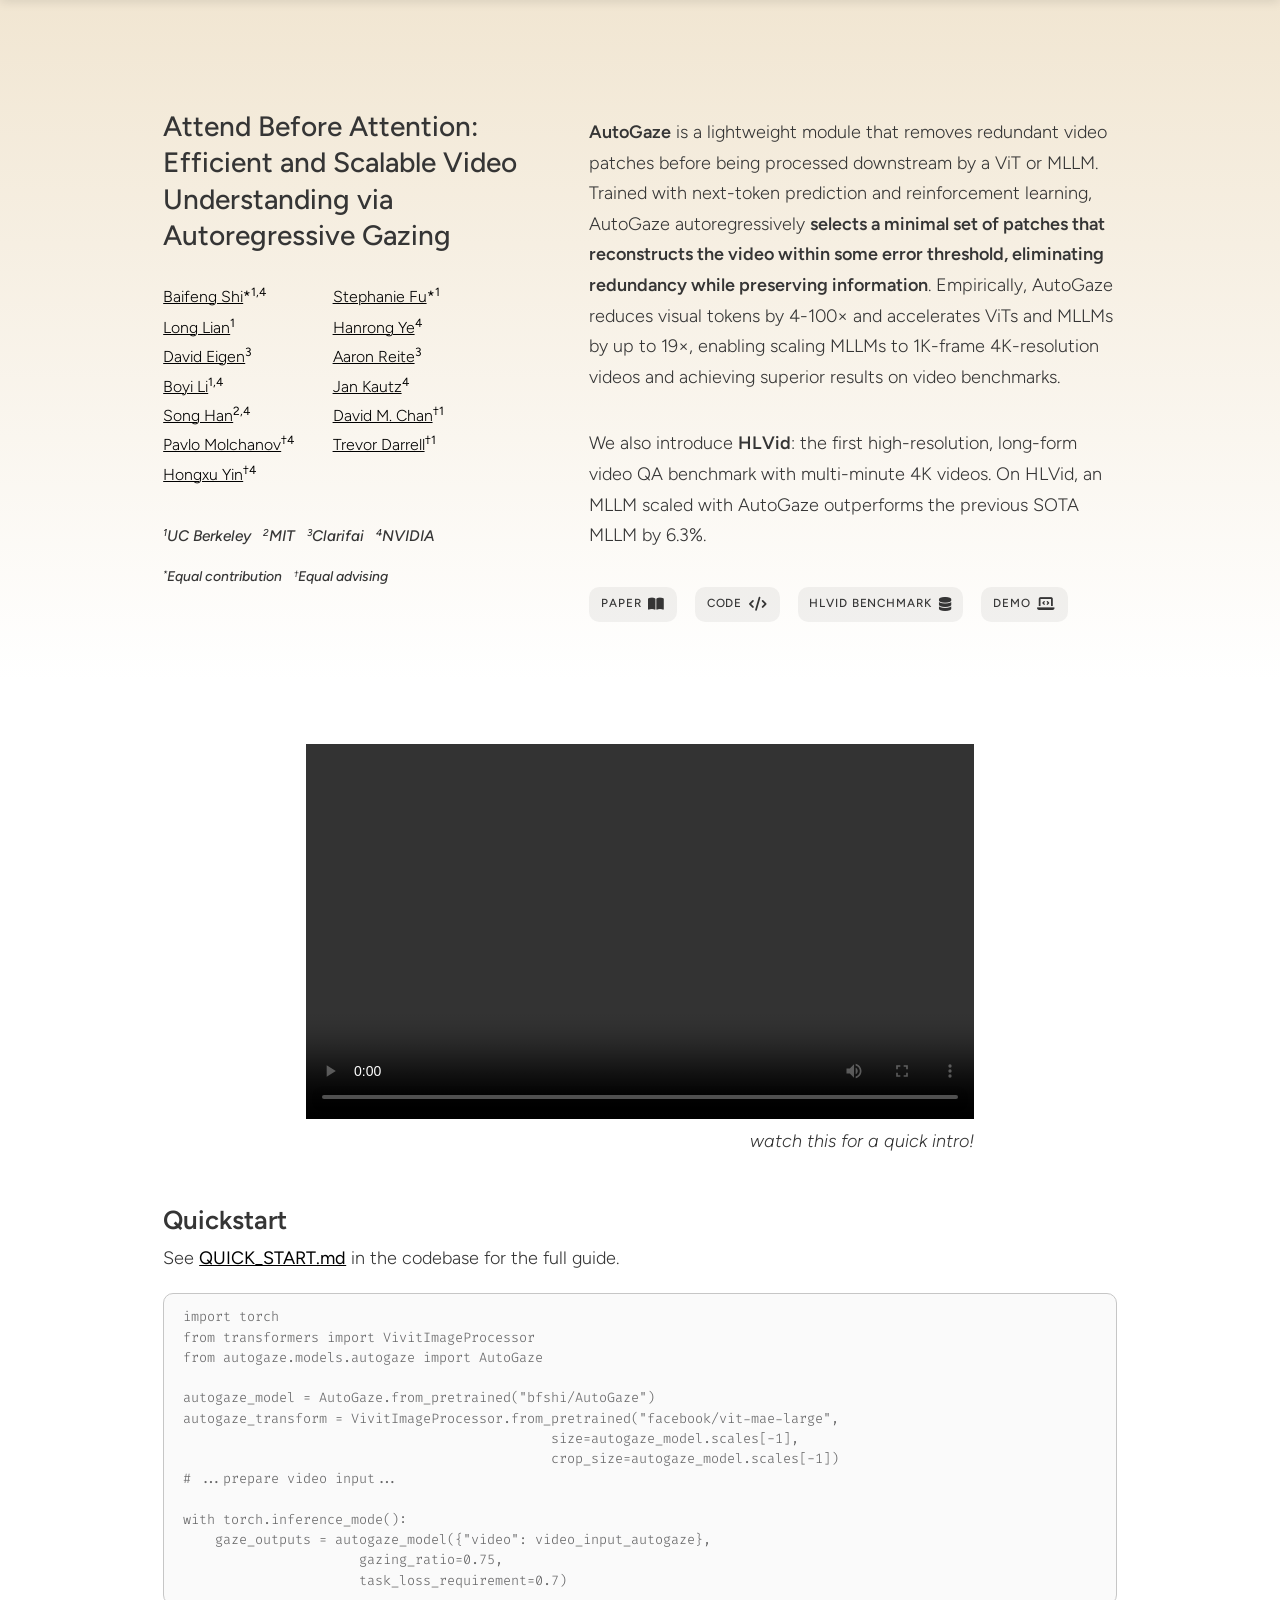
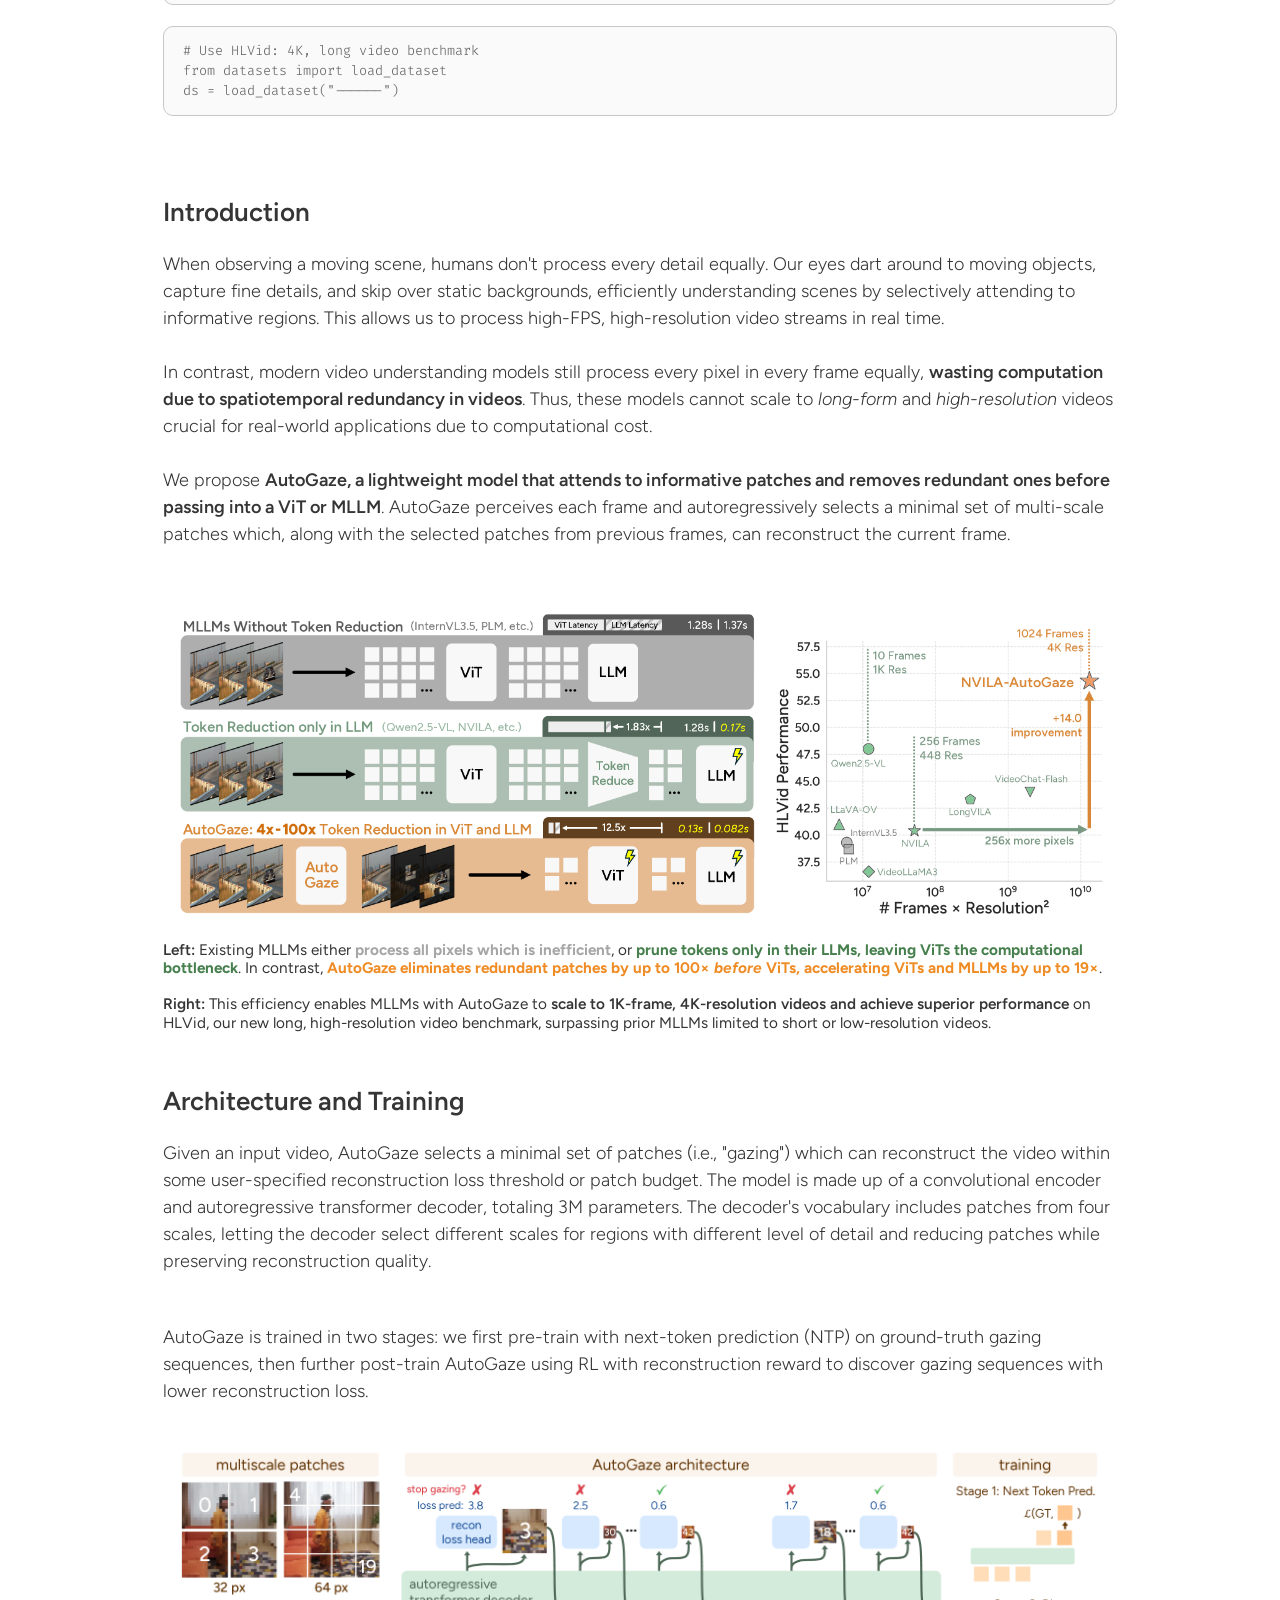
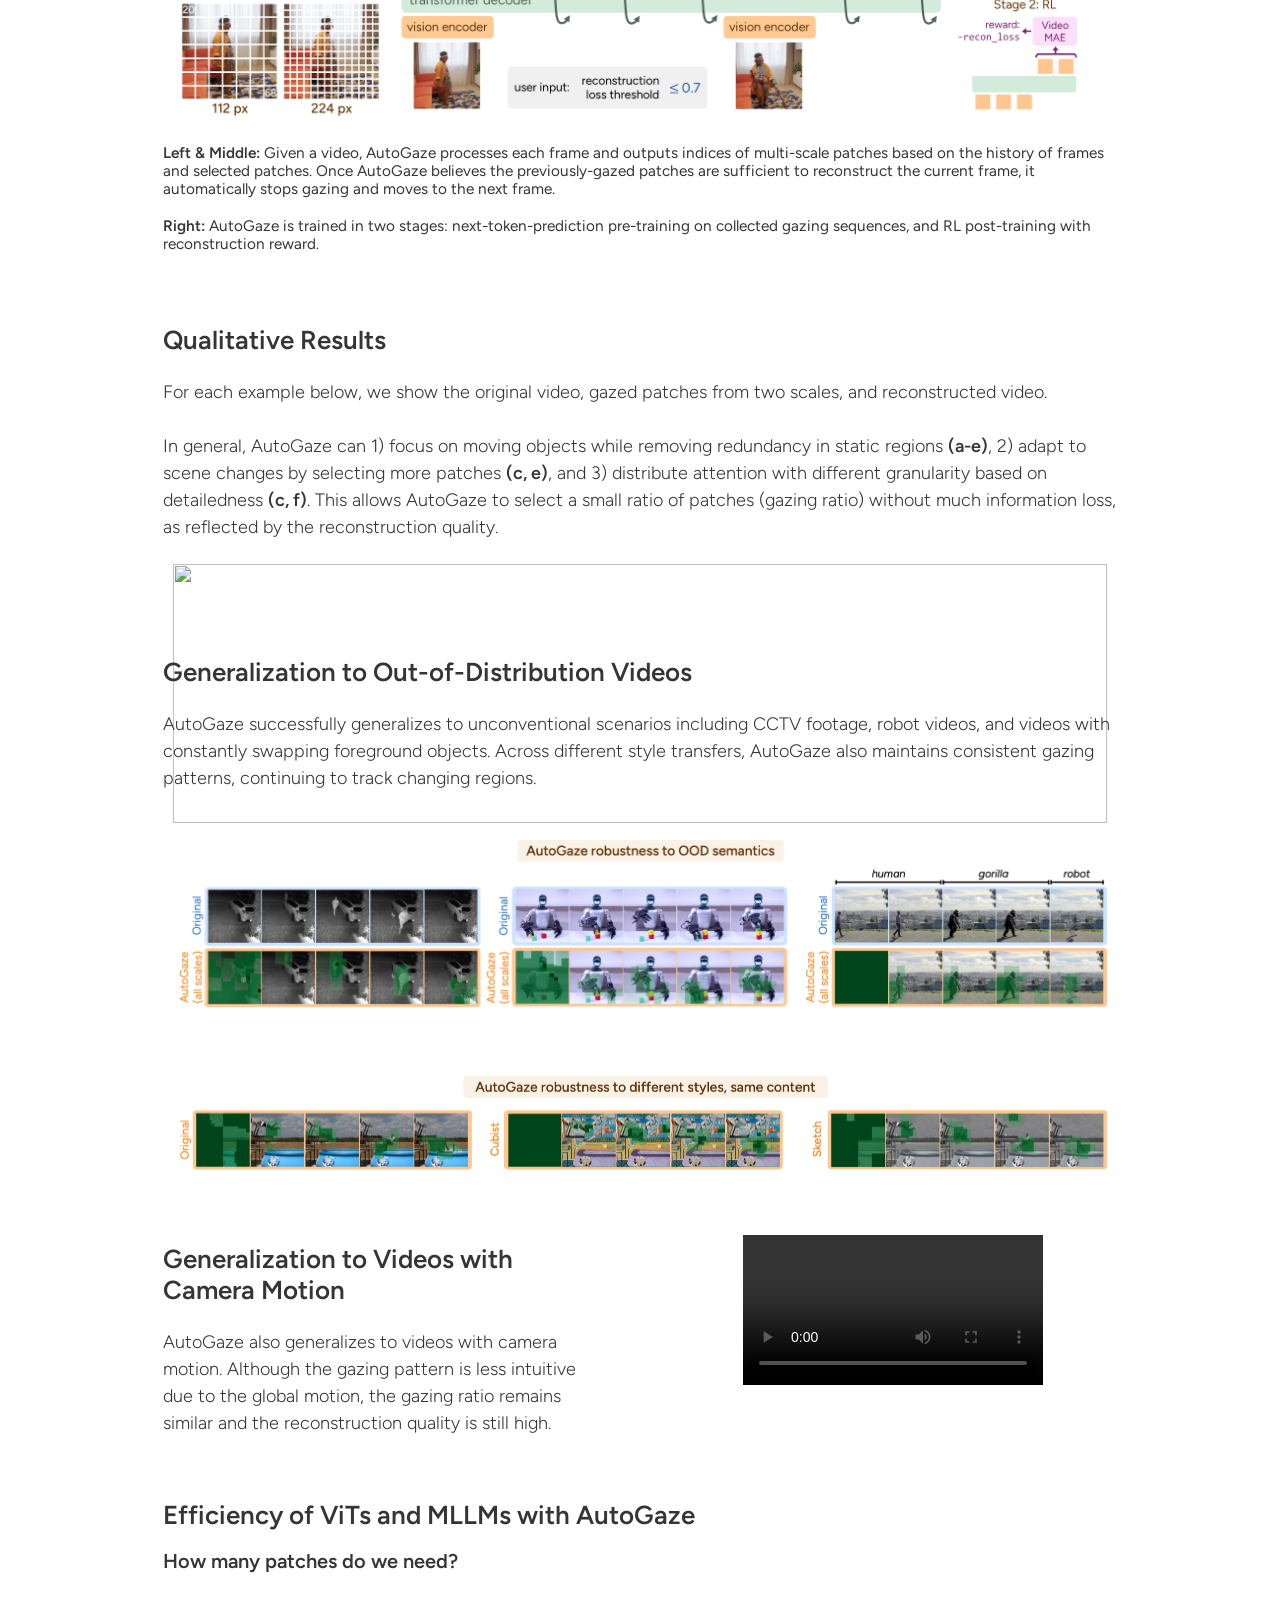
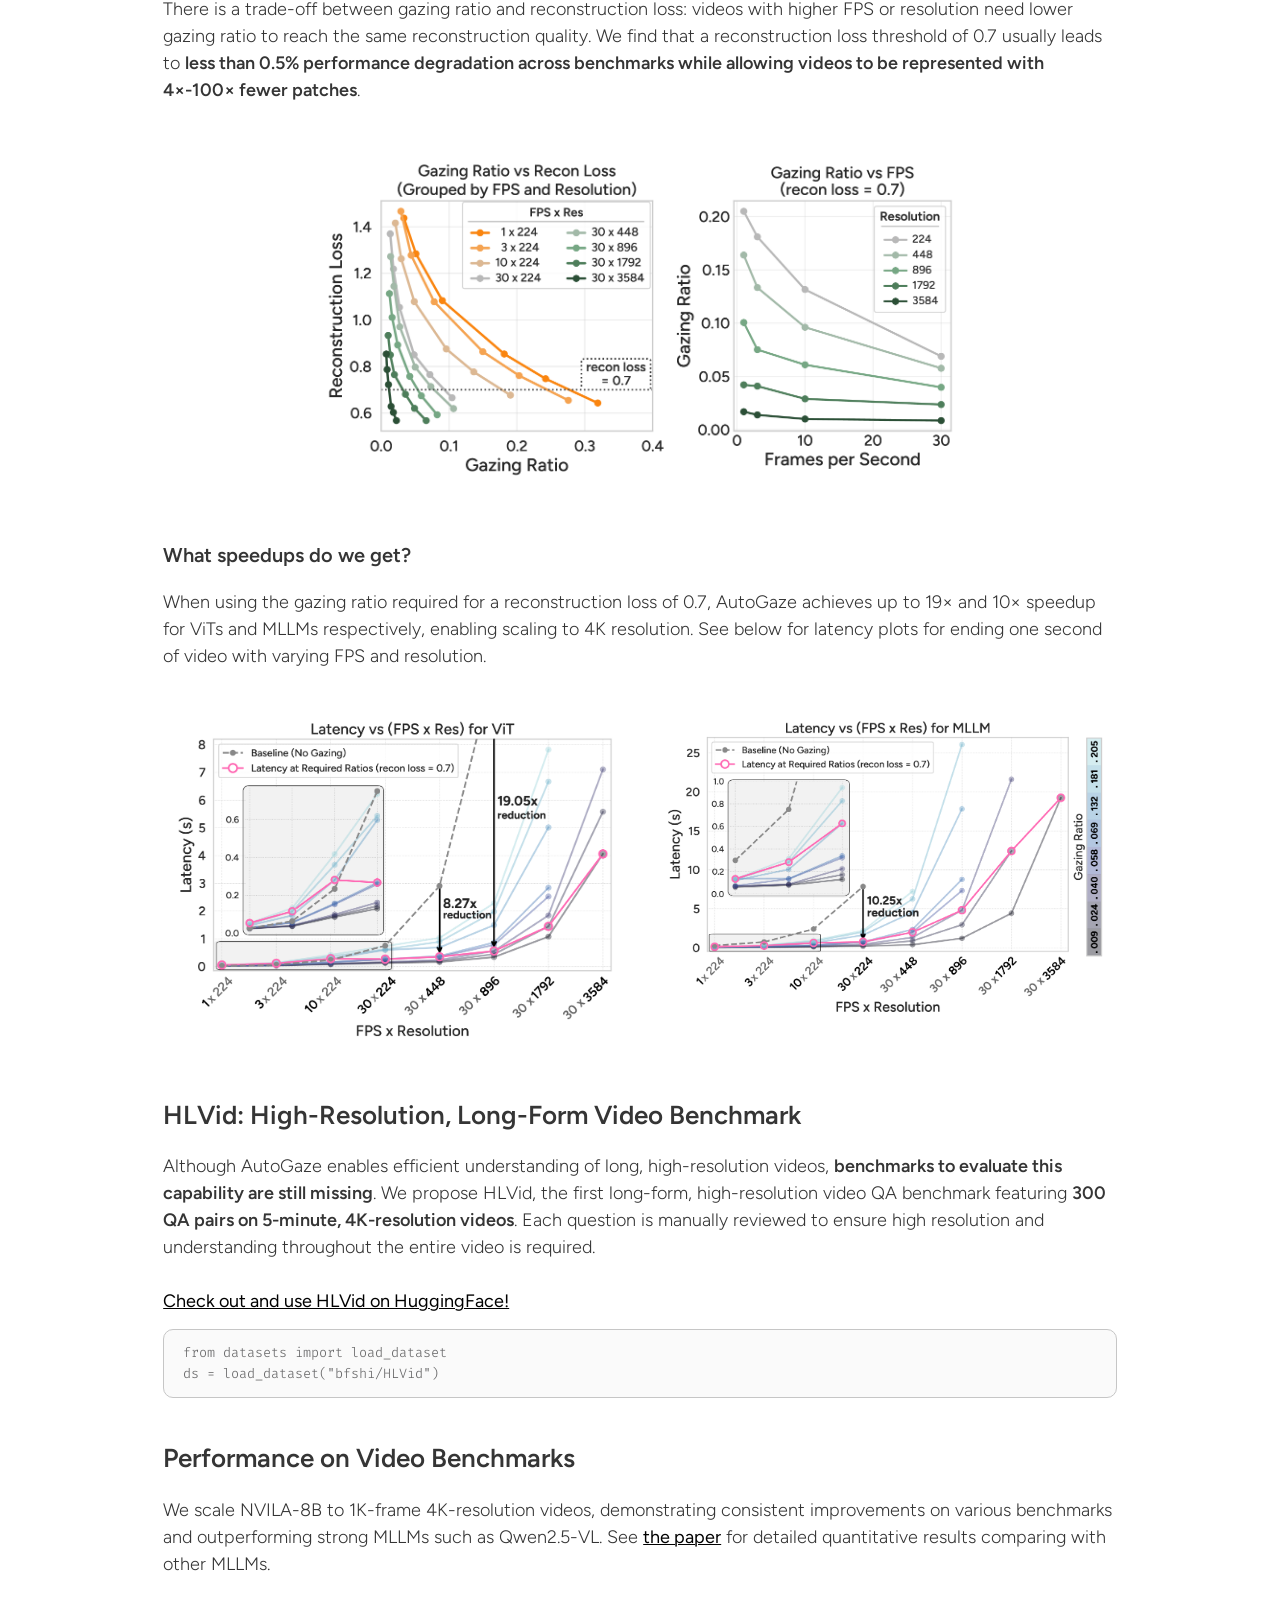
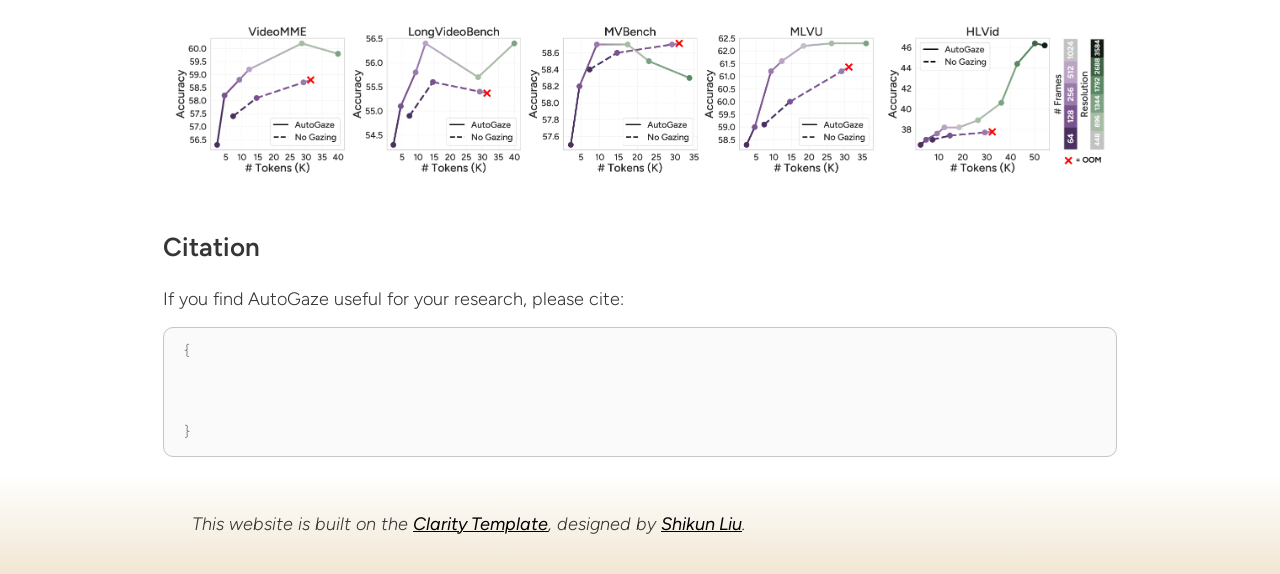
==== index.html @ 72954715 "commit files" ====
<html lang="en-GB">
<head>
    <meta charset="UTF-8">
    <meta http-equiv="X-UA-Compatible" content="IE=edge">
    <meta name="viewport" content="width=device-width, initial-scale=1.0">
    <title>AutoGaze</title>
    <meta name="description" content="AutoGaze: Attend Before Attention - Efficient and Scalable Video Understanding via Autoregressive Gazing">
    <meta name="referrer" content="no-referrer-when-downgrade">
    <meta name="robots" content="all">
    <meta content="en_EN" property="og:locale">
    <meta content="website" property="og:type">
    <meta content="AutoGaze" property="og:title">
    <meta content="Efficient and Scalable Video Understanding via Autoregressive Gazing" property="og:description">

    <meta name="twitter:card" content="summary_large_image">
    <meta name="twitter:description" content="AutoGaze: Efficient and Scalable Video Understanding via Autoregressive Gazing">
    <meta name="twitter:image:src" content="assets/figures/autogaze/teaser_v14.png">

    <link rel="stylesheet" type="text/css" media="all" href="assets/stylesheets/main_free.css" />
    <link rel="stylesheet" href="https://cdnjs.cloudflare.com/ajax/libs/highlight.js/9.18.1/styles/foundation.min.css">
    <link href="assets/fontawesome-free-6.6.0-web/css/all.min.css" rel="stylesheet">
    <link rel="stylesheet" href="https://cdn.jsdelivr.net/npm/img-comparison-slider@8/dist/styles.css"/>
    <script defer src="https://cdn.jsdelivr.net/npm/img-comparison-slider@8/dist/index.js"></script>
    <script src="assets/scripts/navbar.js"></script>
    <script type="text/x-mathjax-config">
        MathJax.Hub.Config({
            "HTML-CSS": {
              scale: 95,
              imageFont: null,
              undefinedFamily: "'Arial Unicode MS', 'Helvetica Neue', Arial, sans-serif"
            },
            tex2jax: {
                inlineMath: [ ['$','$'], ["\\(","\\)"] ],
                processEscapes: true
              }
          });
    </script>
    <script type="text/javascript"
    src="https://cdnjs.cloudflare.com/ajax/libs/mathjax/2.7.1/MathJax.js?config=TeX-AMS-MML_HTMLorMML">
    </script>
    <script src="https://ajax.googleapis.com/ajax/libs/jquery/3.5.1/jquery.min.js"></script>
</head>

<body>
    <div class="container blog" id="first-content" style="background: linear-gradient(180deg, var(--gradient-start), var(--gradient-end));">
        <div class="blog-title">
            <div class="blog-intro">
                <div class="title-column">
                    <h1 class="title">Attend Before Attention: <br>Efficient and Scalable Video Understanding via Autoregressive Gazing</h1>
<!--                    <br>-->
                    <div class="author-list">
                        <div class="author-item"><a href="https://bfshi.github.io/" target="_blank">Baifeng Shi</a>*<sup>1,4</sup></div>
                        <div class="author-item"><a href="https://stephanie-fu.github.io/" target="_blank">Stephanie Fu</a>*<sup>1</sup></div>
                        <div class="author-item"><a href="https://tonylian.com/" target="_blank">Long Lian</a><sup>1</sup></div>
                        <div class="author-item"><a href="https://sites.google.com/site/yhrspace/" target="_blank">Hanrong Ye</a><sup>4</sup></div>
                        <div class="author-item"><a href="https://deigen.net/" target="_blank">David Eigen</a><sup>3</sup></div>
                        <div class="author-item"><a href="https://scholar.google.com/citations?user=_qdnxtsAAAAJ&hl=en" target="_blank">Aaron Reite</a><sup>3</sup></div>
                        <div class="author-item"><a href="https://sites.google.com/site/boyilics/home" target="_blank">Boyi Li</a><sup>1,4</sup></div>
                        <div class="author-item"><a href="https://jankautz.com/" target="_blank">Jan Kautz</a><sup>4</sup></div>
                        <div class="author-item"><a href="https://hanlab.mit.edu/songhan" target="_blank">Song Han</a><sup>2,4</sup></div>
                        <div class="author-item"><a href="https://dchan.cc/" target="_blank">David M. Chan</a><sup>†1</sup></div>
                        <div class="author-item"><a href="https://pmolchanov.com/" target="_blank">Pavlo Molchanov</a><sup>†4</sup></div>
                        <div class="author-item"><a href="https://people.eecs.berkeley.edu/~trevor/" target="_blank">Trevor Darrell</a><sup>†1</sup></div>
                        <div class="author-item"><a href="https://hongxu-yin.github.io/" target="_blank">Hongxu Yin</a><sup>†4</sup></div>
                    </div>
                    <br><br>
                    <p class="author" style="padding-top: 0px;">
                        <sup>1</sup>UC Berkeley &nbsp; <sup>2</sup>MIT &nbsp; <sup>3</sup>Clarifai &nbsp; <sup>4</sup>NVIDIA
                    </p>
                    <p class="author" style="padding-top: 0px; font-size: 14px;">
                        <sup>*</sup>Equal contribution &nbsp;&nbsp; <sup>†</sup>Equal advising
                    </p>
                </div>

                <div class="abstract-column">
                    <p class="abstract">
                        <b>AutoGaze</b> is a lightweight module that removes redundant video patches before being processed downstream by a ViT or MLLM. Trained with next-token prediction and reinforcement learning, AutoGaze autoregressively <b>selects a minimal set of patches that reconstructs the video within some error threshold, eliminating redundancy while preserving information</b>. Empirically, AutoGaze reduces visual tokens by 4-100× and accelerates ViTs and MLLMs by up to 19×, enabling scaling MLLMs to 1K-frame 4K-resolution videos and achieving superior results on video benchmarks.
                    </p>
                    <p class="abstract">
                        We also introduce <b>HLVid</b>: the first high-resolution, long-form video QA benchmark with multi-minute 4K videos. On HLVid, an MLLM scaled with AutoGaze outperforms the previous SOTA MLLM by 6.3%.
                    </p>
                    <div class="info">
                        <div>
                            <a href="#" class="button icon" style="background-color: rgba(0, 0, 0, 0.05)">Paper <i class="fa-solid fa-book-open"></i></a> &nbsp;&nbsp;
                            <a href="#" class="button icon" style="background-color: rgba(0, 0, 0, 0.05)">Code <i class="fa-solid fa-code"></i></a>  &nbsp;&nbsp;
                            <a href="https://huggingface.co/datasets/bfshi/HLVid" class="button icon" style="background-color: rgba(0, 0, 0, 0.05)" target="_blank">HLVid Benchmark <i class="fa-solid fa-database"></i></a> &nbsp;&nbsp;
                            <a href="#" class="button icon" style="background-color: rgba(0, 0, 0, 0.05)">Demo <i class="fa-solid fa-laptop-code"></i></a>
                        </div>
                    </div>
                </div>
            </div>
        </div>
    </div>

    <div class="container blog main">
        <video controls src="./assets/figures/video.mp4" class="teaser_video" title="AutoGaze: Efficient and Scalable Video Understanding via Autoregressive Gazing"></video>
        <p class="video-intro">watch this for a quick intro!</p>
    </div>

    <div class="container blog main">
        <h1>Quickstart</h1>
        <p>
            See <a href="https://github.com/stephanie-fu/gengaze/blob/release/QUICK_START.md">QUICK_START.md</a> in the codebase for the full guide.
        </p>
        <br>
        <pre><code class="python">import torch
from transformers import VivitImageProcessor
from autogaze.models.autogaze import AutoGaze

autogaze_model = AutoGaze.from_pretrained("bfshi/AutoGaze")
autogaze_transform = VivitImageProcessor.from_pretrained("facebook/vit-mae-large",
                                              size=autogaze_model.scales[-1],
                                              crop_size=autogaze_model.scales[-1])
# ...prepare video input...

with torch.inference_mode():
    gaze_outputs = autogaze_model({"video": video_input_autogaze},
                      gazing_ratio=0.75,
                      task_loss_requirement=0.7)</code></pre>
        <br>
        <pre><code class="python"># Use HLVid: 4K, long video benchmark
from datasets import load_dataset
ds = load_dataset("------")</code></pre>
    </div>
    <div class="container blog main first" id="blog-main">
        <h1>Introduction</h1>
        <p class="text">
            When observing a moving scene, humans don't process every detail equally. Our eyes dart around to moving objects, capture fine details, and skip over static backgrounds, efficiently understanding scenes by selectively attending to informative regions. This allows us to process high-FPS, high-resolution video streams in real time.
        </p>

        <p class="text">
            In contrast, modern video understanding models still process every pixel in every frame equally, <b>wasting computation due to spatiotemporal redundancy in videos</b>. Thus, these models cannot scale to <em>long-form</em> and <em>high-resolution</em> videos crucial for real-world applications due to computational cost.
        </p>

        <p class="text">
            We propose <b>AutoGaze, a lightweight model that attends to informative patches and removes redundant ones before passing into a ViT or MLLM</b>. AutoGaze perceives each frame and autoregressively selects a minimal set of multi-scale patches which, along with the selected patches from previous frames, can reconstruct the current frame.
        </p>
    </div>
    <br>
    <div class="container blog main">
        <img src="assets/figures/autogaze/teaser_v14.png" style="width: 100%;">
        <p class="caption">
            <b>Left: </b> Existing MLLMs either <span id="naive-mllm-label">process all pixels which is inefficient</span>, or <span id="prune-mllm-label">prune tokens only in their LLMs, leaving ViTs the computational bottleneck</span>. In contrast, <span id="autogaze-label">AutoGaze eliminates redundant patches by up to 100× <em>before</em> ViTs, accelerating ViTs and MLLMs by up to 19×</span>.
        </p>
        <p class="caption">
            <b>Right: </b> This efficiency enables MLLMs with AutoGaze to <b>scale to 1K-frame, 4K-resolution videos and achieve superior performance</b> on HLVid, our new long, high-resolution video benchmark, surpassing prior MLLMs limited to short or low-resolution videos.
        </p>
    </div>

    <div class="container blog main">
        <h1>Architecture and Training</h1>
        <p class="text">
            Given an input video, AutoGaze selects a minimal set of patches (i.e., "gazing") which can reconstruct the video within some user-specified reconstruction loss threshold or patch budget.
            The model is made up of a convolutional encoder and autoregressive transformer decoder, totaling 3M parameters. The decoder's vocabulary includes patches from four scales, letting the decoder select different scales for regions with different level of detail and reducing patches while preserving reconstruction quality.
        </p>
    </div>
    <div class="container blog main">
<!--        <h2>Training Pipeline</h2>-->
        <p class="text">
            AutoGaze is trained in two stages: we first pre-train with next-token prediction (NTP) on ground-truth gazing sequences, then further post-train AutoGaze using RL with reconstruction reward to discover gazing sequences with lower reconstruction loss.
        </p>
        <br>
        <img src="assets/figures/autogaze/architecture_v15.png" style="width: 100%;">
        <p class="caption">
            <b>Left & Middle: </b> Given a video, AutoGaze processes each frame and outputs indices of multi-scale patches based on the history of frames and selected patches. Once AutoGaze believes the previously-gazed patches are sufficient to reconstruct the current frame, it automatically stops gazing and moves to the next frame.
        </p>
        <p class="caption">
        <b>Right: </b> AutoGaze is trained in two stages: next-token-prediction pre-training on collected gazing sequences, and RL post-training with reconstruction reward.
        </p>
    </div>
    <br>
    <div class="container blog main">
    <h1>Qualitative Results</h1>
        <p class="text">
            For each example below, we show the original video, gazed patches from two scales, and reconstructed video.
        </p>
        <p class="text">
            In general, AutoGaze can 1) focus on moving objects while removing redundancy in static regions <b>(a-e)</b>, 2) adapt to scene changes by selecting more patches <b>(c, e)</b>, and 3) distribute attention with different granularity based on detailedness <b>(c, f)</b>. This allows AutoGaze to select a small ratio of patches (gazing ratio) without much information loss, as reflected by the reconstruction quality.
        </p>
    <img src="assets/figures/autogaze/main_results.png" style="width: 100%;">
    </div>
    <br>
<!--    <div class="container blog main">-->
<!--        <h1>What is AutoGaze Paying Attention To?</h1>-->
<!--        <p class="text">-->
<!--            AutoGaze's efficiency comes from selecting only a small fraction of patches — but does it make principled decisions about which patches to select and at what scale?-->
<!--        </p>-->
<!--    </div>-->
<!--    <div class="container blog main two-column-figure">-->
<!--        <div class="text-column">-->
<!--            <h2>AutoGaze Targets Moving Patches</h2>-->
<!--            <p class="text">-->
<!--                Motion is a primary source of new information across video frames, and intuitively should be selected. We indeed find that across all scales, AutoGaze more frequently selects patches with higher optical flow.-->
<!--            </p>-->
<!--            <p class="text">-->
<!--                <b>Left: </b> AutoGaze uses coarser scales to capture higher optical flow.-->
<!--                <br>-->
<!--                <b>Right: </b> Across all scales, AutoGaze more frequently selects patches with higher optical flow. Error bars represent SEM.-->
<!--            </p>-->
<!--        </div>-->
<!--        <div class="figure-column">-->
<!--            <img src="assets/figures/autogaze/opticalflow_4.png">-->
<!--        </div>-->
<!--    </div>-->

<!--    <div class="container blog main two-column-figure">-->
<!--        <div class="text-column">-->
<!--            <h2>Gazing Scale Correlates with Patch Detail</h2>-->
<!--            <p class="text">-->
<!--                Regions with different levels of detail should be represented with different scales.-->
<!--            </p>-->
<!--            <p class="text">-->
<!--                <b>Left: </b> At finer scales, AutoGaze selects more detailed patches (measured as Laplacian variance).-->
<!--                <br>-->
<!--                <b>Right: </b> With increasing detail, AutoGaze uses finer scales (ρ = .12, p < 0.001). Error bars = SEM.-->
<!--            </p>-->
<!--        </div>-->
<!--        <div class="figure-column">-->
<!--            <img src="assets/figures/autogaze/texture_stats.png">-->
<!--        </div>-->
<!--    </div>-->

    <div class="container blog main">
        <h1>Generalization to Out-of-Distribution Videos</h1>
        <p class="text">
            AutoGaze successfully generalizes to unconventional scenarios including CCTV footage, robot videos, and videos with constantly swapping foreground objects. Across different style transfers, AutoGaze also maintains consistent gazing patterns, continuing to track changing regions.
        </p>
    </div>
        <div class="container blog main">
            <img src="assets/figures/autogaze/autogaze_ood_semantics.png" style="width: 100%;">
        </div>

        <div class="container blog main">
            <img src="assets/figures/autogaze/autogaze_ood_style.png" style="width: 100%;">
        </div>

    <br>
    <div class="container blog main two-column-figure">

        <div class="text-column">
            <h1>Generalization to Videos with Camera Motion</h1>
            <p class="text">
                AutoGaze also generalizes to videos with camera motion. Although the gazing pattern is less intuitive due to the global motion,
                the gazing ratio remains similar and the reconstruction quality is still high.
            </p>
        </div>
        <div class="text-column">
            <video controls src="./assets/figures/camera_motion.mp4"></video>
        </div>
    </div>
    <br>
    <div class="container blog main">
        <h1>Efficiency of ViTs and MLLMs with AutoGaze</h1>
        <h2>How many patches do we need?</h2>

        <p class="text">
            There is a trade-off between gazing ratio and reconstruction loss: videos with higher FPS or resolution need lower gazing ratio to reach the same reconstruction quality.
            We find that a reconstruction loss threshold of 0.7 usually leads to <b>less than 0.5% performance degradation across benchmarks while allowing videos to be represented with 4×-100× fewer patches</b>.
        </p>
    </div>

    <div class="container blog main">
        <img src="assets/figures/autogaze/loss_recon_cut.png" style="width: 70%">
    </div>

    <div class="container blog main">
        <h2>What speedups do we get?</h2>
        <p class="text">
            When using the gazing ratio required for a reconstruction loss of 0.7, AutoGaze achieves up to 19× and 10× speedup for ViTs and MLLMs respectively, enabling scaling to 4K resolution. See below for latency plots for ending one second of video with varying FPS and resolution.
        </p>
    </div>

    <div class="container blog main">
        <div class="columns-2">
            <img src="assets/figures/autogaze/latency_vision.png">
            <img src="assets/figures/autogaze/latency_llm.png">
        </div>
    </div>

    <div class="container blog main">
        <h1>HLVid: High-Resolution, Long-Form Video Benchmark</h1>
        <p class="text">
            Although AutoGaze enables efficient understanding of long, high-resolution videos, <b>benchmarks to evaluate this capability are still missing</b>. We propose HLVid, the first long-form, high-resolution video QA benchmark featuring <b>300 QA pairs on 5-minute, 4K-resolution videos</b>. Each question is manually reviewed to ensure high resolution and understanding throughout the entire video is required.
        </p>
        <p class="text">
            <a href="">Check out and use HLVid on HuggingFace!</a>
        </p>

        <pre><code class="python">from datasets import load_dataset
ds = load_dataset("bfshi/HLVid")</code></pre>
    </div>
    <div class="container blog main">
        <h1>Performance on Video Benchmarks</h1>
        <p class="text">
            We scale NVILA-8B to 1K-frame 4K-resolution videos, demonstrating consistent improvements on various benchmarks and outperforming strong MLLMs such as Qwen2.5-VL. See <a href="#">the paper</a> for detailed quantitative results comparing with other MLLMs.
        </p>
    </div>

    <div class="container blog main">
        <img src="assets/figures/autogaze/mllm_benchmarks.png" style="width: 100%;">
    </div>

    <div class="container blog main">
        <h1>Citation</h1>
        <p class="text">
            If you find AutoGaze useful for your research, please cite:
        </p>
<pre><code class="plaintext">{



}</code></pre>
    </div>

    <!-- Footer Page -->
    <footer style="background: linear-gradient(180deg, var(--gradient-end), var(--gradient-start));">
        <div class="container">
            <p>
                This website is built on the <a href="https://shikun.io/projects/clarity">Clarity Template</a>, designed by <a href="https://shikun.io/">Shikun Liu</a>.
            </p>
        </div>
    </footer>

    <script src="https://cdnjs.cloudflare.com/ajax/libs/highlight.js/9.18.1/highlight.min.js"></script>
    <script>hljs.initHighlightingOnLoad();</script>
    <script src="assets/scripts/main.js"></script>
</body>
</html>
---- assets/stylesheets/main_free.css ----
@import url("https://fonts.googleapis.com/css2?family=Fira+Code:wght@400;500;600;700&display=swap");
@import url("https://fonts.googleapis.com/css2?family=Figtree:ital,wght@0,300;0,400;0,500;0,600;0,700;0,800;0,900;1,300;1,400;1,500;1,600;1,700;1,800;1,900&display=swap");
a, abbr, acronym, address, applet, article, aside, audio, b, big, blockquote, body, canvas, caption, center, cite, code, dd, del, details, dfn, div, dl, dt, em, fieldset, figcaption, figure, footer, form, h1, h2, h3, h4, h5, h6, header, hgroup, html, i, iframe, img, ins, kbd, label, legend, li, mark, menu, nav, object, ol, p, pre, q, s, samp, section, small, span, strike, strong, sub, summary, sup, table, tbody, td, tfoot, th, thead, time, tr, tt, u, ul, var, video {
  margin: 0;
  padding: 0;
  border: 0;
  outline: 0;
  font: inherit;
  vertical-align: baseline;
}

article, aside, details, figcaption, figure, footer, header, hgroup, menu, nav, section {
  display: block;
}

body {
  background-color: white;
  display: flex;
  flex-direction: column;
  min-height: 100vh;
}

h1, h2, h3, h4, h5, h6, p, a, code, pre, ol, ul, li {
  color: #353535;
  line-height: 1.6;
  font-weight: 300;
  font-size: 18px;
  font-family: "Figtree", serif;
}

a {
  text-decoration: none;
  text-underline-offset: 1px;
  color: #598864;
  font-family: inherit;
  font-size: inherit;
  font-weight: 600;
}
a:hover {
  color: #7BAA86;
}

b {
  font-weight: 600;
}

em {
  font-style: italic;
}

sub {
  font-weight: inherit;
  font-size: 0.65em;
  position: relative;
  top: 0.3em;
}

sup {
  font-weight: inherit;
  font-size: 0.65em;
  position: relative;
  top: -0.5em;
}

hr {
  border: 0;
  height: 0;
  border-top: 1px solid rgb(0, 0, 0);
  border-bottom: 1px solid rgba(255, 255, 255, 0.1);
}
hr.hard {
  border-top: 1px solid rgba(0, 0, 0, 0.5);
}
hr.soft {
  border-top: 1px solid rgba(0, 0, 0, 0.1);
}

img {
  width: 100%;
  margin: 0 auto;
  display: block;
}

video {
  width: 100%;
  margin: 0 auto;
  display: block;
}

svg {
  width: 100%;
}

.container {
  padding-right: calc(6vw - (100vw - 100%));
  padding-left: 6vw;
  flex: 1;
}

::selection {
  color: white;
  background: #353535;
}

@media screen and (max-width: 769px) {
  a, p, td, th, tr, code, pre, ol, ul, li, div {
    font-size: 13px;
  }
  h1 {
    font-size: 22px;
    line-height: 1.2;
    padding: 1.5vh 0;
    font-weight: 700;
  }
  h1.title {
    font-weight: 500;
    font-size: 26px;
  }
  h2 {
    line-height: 1.2;
    padding: 1.5vh 0;
    font-weight: 700;
    font-size: 18px;
  }
  h3 {
    font-weight: 700;
    line-height: 1.2;
    padding: 1.5vh 0;
    font-size: 15px;
  }
}
@media screen and (min-width: 769px) {
  .container {
    padding-right: calc(6.5vw - (100vw - 100%));
    padding-left: 6.5vw;
  }
  a, p, td, th, tr, code, pre, ol, ul, li, div {
    font-size: 14px;
  }
  h1 {
    font-size: 22px;
    line-height: 1.2;
    padding: 2vh 0;
    font-weight: 700;
  }
  h1.title {
    padding: 0 0 1vh;
    font-weight: 500;
    font-size: 26px;
  }
  h2 {
    line-height: 1.2;
    padding: 2vh 0;
    font-weight: 700;
    font-size: 18px;
  }
  h3 {
    font-weight: 700;
    line-height: 1.2;
    padding: 2vh 0;
    font-size: 15px;
  }
}
@media screen and (min-width: 992px) {
  .container {
    padding-right: calc(12vw - (100vw - 100%));
    padding-left: 12vw;
  }
  a, p, td, th, tr, code, pre, ol, ul, li, div {
    font-size: 14px;
  }
  h1 {
    font-size: 22px;
    line-height: 1.2;
    padding: 1vh 0;
    font-weight: 700;
  }
  h1.title {
    padding: 0 0 1vh;
    font-weight: 500;
    font-size: 26px;
  }
  h2 {
    line-height: 1.2;
    padding: 1vh 0;
    font-weight: 700;
    font-size: 18px;
  }
  h3 {
    font-weight: 700;
    line-height: 1.2;
    padding: 1vh 0;
    font-size: 15px;
  }
}
@media screen and (min-width: 1200px) {
  .container {
    padding-right: calc(15vw - (100vw - 100%));
    padding-left: 15vw;
  }
  a, p, td, th, tr, code, pre, ol, ul, li, div {
    font-size: 15px;
  }
  h1 {
    font-size: 32px;
    line-height: 1.2;
    padding: 1vh 0;
    font-weight: 700;
  }
  h1.title {
    padding: 0 0 1vh;
    font-weight: 500;
    font-size: 32px;
  }
  h2 {
    line-height: 1.2;
    padding: 1vh 0;
    font-weight: 700;
    font-size: 22px;
  }
  h3 {
    font-weight: 700;
    line-height: 1.2;
    padding: 1vh 0;
    font-size: 18px;
  }
}
@media screen and (min-width: 1600px) {
  .container {
    padding-right: calc(18vw - (100vw - 100%));
    padding-left: 18vw;
  }
  a, p, td, th, tr, code, pre, ol, ul, li, div {
    font-size: 18px;
  }
  h1 {
    font-size: 32px;
    line-height: 1.2;
    padding: 1.75vh 0;
    font-weight: 700;
  }
  h1.title {
    padding: 0 0 1vh;
    font-weight: 500;
    font-size: 35px;
  }
  h2 {
    line-height: 1.2;
    padding: 1.5vh 0;
    font-weight: 700;
    font-size: 22px;
  }
  h3 {
    font-weight: 700;
    line-height: 1.2;
    padding: 1.5vh 0;
    font-size: 18px;
  }
}
@media screen and (min-width: 2000px) {
  .container {
    padding-right: calc(22vw - (100vw - 100%));
    padding-left: 22vw;
  }
  a, p, td, th, tr, code, pre, ol, ul, li, div {
    font-size: 18px;
  }
  h1 {
    font-size: 32px;
    line-height: 1.2;
    padding: 1.75vh 0;
    font-weight: 700;
  }
  h1.title {
    padding: 0 0 1vh;
    font-weight: 500;
    font-size: 35px;
  }
  h2 {
    line-height: 1.2;
    padding: 1.5vh 0;
    font-weight: 700;
    font-size: 22px;
  }
  h3 {
    font-weight: 700;
    line-height: 1.2;
    padding: 1.5vh 0;
    font-size: 18px;
  }
}
@media screen and (min-width: 2400px) {
  .container {
    padding-right: calc(24vw - (100vw - 100%));
    padding-left: 24vw;
  }
  a, p, td, th, tr, code, pre, ol, ul, li, div {
    font-size: 20px;
  }
  h1 {
    font-size: 32px;
    line-height: 1.2;
    padding: 1.75vh 0;
    font-weight: 700;
  }
  h1.title {
    padding: 0 0 1vh;
    font-weight: 500;
    font-size: 35px;
  }
  h2 {
    line-height: 1.2;
    padding: 1.5vh 0;
    font-weight: 700;
    font-size: 22px;
  }
  h3 {
    font-weight: 700;
    line-height: 1.2;
    padding: 1.5vh 0;
    font-size: 20px;
  }
}
@media screen and (min-width: 3200px) {
  .container {
    padding-right: calc(32vw - (100vw - 100%));
    padding-left: 28vw;
  }
}
footer {
  padding: 3vh 0px;
  background-color: #fafafa;
}
footer span {
  padding: 0 1px;
  font-size: 0.85em;
}
footer p {
  font-style: italic;
}

@media screen and (min-width: 992px) {
  footer {
    padding: 3vh 0px;
    background-color: #fafafa;
  }
}
@media screen and (min-width: 1200px) {
  footer {
    padding: 4vh 0px;
    background-color: #fafafa;
  }
}
@media screen and (min-width: 1600px) {
  footer {
    padding: 5vh 0px;
  }
}
/* ======================== Blog ===================== */
div.container.blog#first-content {
  padding-top: 2vh;
  background-color: #f6f6f6;
  padding-right: calc(5.1vw - (100vw - 100%));
  padding-left: 5.1vw;
}
div.container.blog#first-content div.blog-title {
  display: grid;
  grid-template-columns: 1fr;
}
div.container.blog#first-content div.blog-title.white * {
  color: white;
}
div.container.blog#first-content div.blog-title.white *::selection {
  color: #353535 !important;
  background: white !important;
}
div.container.blog#first-content div.blog-title.white * .link * {
  color: #f4f3ef !important;
}
div.container.blog#first-content div.blog-title.white * .info p {
  color: #f4f3ef !important;
}
div.container.blog#first-content div.blog-title .blog-intro {
  display: flex;
  flex-direction: column;
  justify-content: space-between;
  padding: 2vh 0;
}
div.container.blog#first-content div.blog-title .blog-intro p.author {
  padding: 4px 0;
  font-weight: 400;
  font-style: italic;
  line-height: 1.2;
}
div.container.blog#first-content div.blog-title .blog-intro p.author a {
  font-weight: inherit;
  color: inherit;
  transition: color 0.2s ease;
}
div.container.blog#first-content div.blog-title .blog-intro p.author a:hover {
  color: #7BAA86;
}
div.container.blog#first-content div.blog-title .blog-intro p.abstract {
  font-family: "Figtree";
  font-weight: 300;
  padding: 1vh 0;
}
div.container.blog#first-content div.blog-title .blog-intro .info p {
  padding: 10px 0 0 0;
  letter-spacing: 1px;
  text-transform: uppercase;
  color: #353535;
  font-weight: 600;
  font-size: 0.95em;
}
div.container.blog#first-content div.blog-title .blog-cover {
  position: relative;
  display: flex;
  align-items: center;
  justify-content: flex-end;
  padding: 2vh 0;
}
div.container.blog#first-content div.blog-title .blog-cover img.foreground {
  position: relative;
  z-index: 2;
  padding: 0 !important;
}
div.container.blog#first-content div.blog-title .blog-cover img.background {
  position: absolute;
  z-index: 1;
  filter: blur(24px);
  padding: 0 !important;
}

div.container.blog p.text {
  padding: 1.5vh 0;
  font-family: "Figtree", sans-serif;
}
div.container.blog p.text:last-child {
  padding-bottom: 0;
}
div.container.blog ul, div.container.blog ol {
  font-family: inherit;
  font-style: inherit;
  font-weight: inherit;
  padding: 0;
}
div.container.blog ul li p.text, div.container.blog ol li p.text {
  padding: 0vh 0 1.5vh 0 !important;
}
div.container.blog p.caption {
  padding: 1vh 0;
  font-weight: 500;
  line-height: 1.2;
  font-size: 105%;
}
div.container.blog p.caption b {
  font-weight: 700 !important;
}
div.container.blog p.caption a {
  font-size: inherit;
  color: inherit;
}
div.container.blog p.caption.inline {
  padding: 1.5vh 0 !important;
  font-style: italic;
}
div.container.blog p.caption.inline.center {
  text-align: center;
}
div.container.blog p.caption.comment {
  padding: 0 2vw 1vh;
}
div.container.blog p.caption.selection {
  line-height: 1;
}
div.container.blog #naive-mllm-label {
  font-weight: 700;
  color: #a6a6a6;
}
div.container.blog #prune-mllm-label {
  font-weight: 700;
  color: #47804e;
}
div.container.blog #autogaze-label {
  font-weight: 700;
  color: #ef8c25;
}
div.container.blog img {
  padding-bottom: 1vh;
}
div.container.blog.first {
  margin-top: 1.5vh;
}
div.container.blog.main {
  padding: 0.5vh 3vw;
}
div.container.blog.main.comment .content-comment {
  display: none;
}
div.container.blog.main.inline {
  padding-top: 0;
  padding-bottom: 1vh;
}
div.container.blog.large {
  padding: 0.5vh 6vw;
}
div.container.blog.large.inline {
  padding-top: 0;
  padding-bottom: 1vh;
}
div.container.blog.extra-large {
  padding: 0.5vh 6vw;
}
div.container.blog.extra-large.inline {
  padding-top: 0;
  padding-bottom: 1vh;
}
div.container.blog.extra-extra-large {
  padding: 0.5vh 6vw;
}
div.container.blog.extra-extra-large.inline {
  padding-top: 0;
  padding-bottom: 1vh;
}
div.container.blog.max {
  padding: 0.5vh 0vw;
}
div.container.blog.max.inline {
  padding-top: 0;
  padding-bottom: 1vh;
}
div.container.blog.gray {
  background-color: #f6f6f6;
}
div.container.blog.gray p.caption {
  padding-bottom: 0;
}
div.container.blog.gray-linear {
  background: linear-gradient(to bottom, #f6f6f6 0%, white 10%, white 90%, #f6f6f6 100%);
}
div.container.blog.gray-linear p.caption {
  padding-bottom: 0;
}

@media screen and (min-width: 769px) {
  div.container.blog#first-content {
    padding-top: 3vh;
    padding-right: calc(5.525vw - (100vw - 100%));
    padding-left: 5.525vw;
  }
  div.container.blog#first-content div.blog-title {
    grid-template-columns: 1fr 1fr;
    column-gap: 2vw;
  }
  div.container.blog#first-content div.blog-title .blog-cover {
    margin: 0 0 0 auto;
    width: 90%;
    padding: 3vh 0;
  }
  div.container.blog#first-content div.blog-title .blog-intro {
    display: flex;
    flex-direction: column;
    justify-content: space-between;
    padding: 1vh 0;
  }
  div.container.blog#first-content div.blog-title.no-cover {
    grid-template-columns: 1fr;
  }
  div.container.blog#first-content div.blog-title.no-cover .blog-intro {
    padding: 6vh 5.1vw;
  }
  div.container.blog#first-content div.blog-title.no-cover h1 {
    padding: 0 2%;
    text-align: center;
  }
  div.container.blog#first-content div.blog-title.no-cover p.author {
    padding: 10px 2%;
    text-align: center;
  }
  div.container.blog#first-content div.blog-title.no-cover .info {
    display: flex;
    justify-content: space-around;
  }
  div.container.blog.first {
    margin-top: 2vh;
  }
  div.container.blog.main {
    padding: 1vh 7.5vw;
  }
  div.container.blog.main.comment {
    padding-left: 15vw;
    padding-right: 0vw;
    display: grid;
    grid-template-columns: 70vw 13vw;
  }
  div.container.blog.main.comment .content-comment {
    display: none;
  }
  div.container.blog.large {
    padding: 1vh 10vw;
  }
  div.container.blog.extra-large {
    padding: 1vh 8vw;
  }
  div.container.blog.extra-extra-large {
    padding: 1vh 8vw;
  }
}
@media screen and (min-width: 992px) {
  div.container.blog#first-content {
    padding-top: 4vh;
    padding-right: calc(10.2vw - (100vw - 100%));
    padding-left: 10.2vw;
  }
  div.container.blog#first-content div.blog-title {
    grid-template-columns: 1fr 1fr;
    column-gap: 3vw;
  }
  div.container.blog#first-content div.blog-title .blog-intro {
    display: flex;
    flex-direction: column;
    justify-content: space-between;
    padding: 1vh 0;
  }
  div.container.blog#first-content div.blog-title.no-cover {
    grid-template-columns: 1fr;
  }
  div.container.blog#first-content div.blog-title.no-cover .blog-intro {
    padding: 6vh 6.375vw;
  }
  div.container.blog#first-content div.blog-title .blog-cover {
    padding: 3vh 0;
  }
  div.container.blog.first {
    margin-top: 3vh;
  }
  div.container.blog.main {
    padding: 1.5vh 10vw;
  }
  div.container.blog.main.comment {
    padding-left: 20vw;
    padding-right: 0vw;
    display: grid;
    grid-template-columns: 60vw 18vw;
  }
  div.container.blog.main.comment .content-comment {
    display: none;
  }
  div.container.blog.large {
    padding: 1.5vh 10.2vw;
  }
  div.container.blog.extra-large {
    padding: 1.5vh 10.2vw;
  }
  div.container.blog.extra-extra-large {
    padding: 1.5vh 10.2vw;
  }
}
@media screen and (min-width: 1200px) {
  div.container.blog#first-content {
    padding-top: 6vh;
    padding-right: calc(12.75vw - (100vw - 100%));
    padding-left: 12.75vw;
  }
  div.container.blog#first-content div.blog-title {
    grid-template-columns: 1fr 1fr;
    column-gap: 4vw;
  }
  div.container.blog#first-content div.blog-title .blog-intro {
    padding: 5vh 0;
  }
  div.container.blog#first-content div.blog-title .blog-intro p {
    padding: 1.5vh 0;
  }
  div.container.blog#first-content div.blog-title.no-cover {
    grid-template-columns: 1fr;
  }
  div.container.blog#first-content div.blog-title.no-cover .blog-intro {
    padding: 6vh 7.65vw;
  }
  div.container.blog#first-content div.blog-title .blog-cover {
    padding: 5vh 0;
  }
  div.container.blog.first {
    margin-top: 4vh;
  }
  div.container.blog.main {
    padding: 2vh 12.75vw;
  }
  div.container.blog.main.comment {
    padding-left: 24vw;
    padding-right: 0vw;
    display: grid;
    grid-template-columns: 60vw 18vw;
  }
  div.container.blog.main.comment .content-comment {
    display: block;
  }
  div.container.blog.large {
    padding: 2vh 12.75vw;
  }
  div.container.blog.extra-large {
    padding: 2vh 12.75vw;
  }
  div.container.blog.extra-extra-large {
    padding: 2vh 12.75vw;
  }
}
@media screen and (min-width: 1600px) {
  div.container.blog#first-content {
    padding-right: calc(15.3vw - (100vw - 100%));
    padding-left: 15.3vw;
  }
  div.container.blog#first-content div.blog-title {
    grid-template-columns: 1fr 1fr;
    column-gap: 4vw;
  }
  div.container.blog#first-content div.blog-title .blog-intro {
    padding: 5vh 0;
  }
  div.container.blog#first-content div.blog-title .blog-intro p {
    padding: 1.5vh 0;
  }
  div.container.blog#first-content div.blog-title.no-cover {
    grid-template-columns: 1fr;
  }
  div.container.blog#first-content div.blog-title.no-cover .blog-intro {
    padding: 6vh 7.65vw;
  }
  div.container.blog#first-content div.blog-title .blog-cover {
    padding: 5vh 0;
  }
  div.container.blog.first {
    margin-top: 5vh;
  }
  div.container.blog.main {
    padding: 2vh 15.3vw;
  }
  div.container.blog.main.comment {
    padding-left: 27vw;
    padding-right: 0vw;
    display: grid;
    grid-template-columns: 50vw 23vw;
  }
  div.container.blog.large {
    padding: 2vh 15.3vw;
  }
  div.container.blog.extra-large {
    padding: 2vh 15.3vw;
  }
  div.container.blog.extra-extra-large {
    padding: 2vh 15.3vw;
  }
}
@media screen and (min-width: 2000px) {
  div.container.blog#first-content {
    padding-right: calc(18.7vw - (100vw - 100%));
    padding-left: 18.7vw;
  }
  div.container.blog#first-content div.blog-title {
    grid-template-columns: 1fr 1fr;
    column-gap: 5vw;
  }
  div.container.blog#first-content div.blog-title .blog-intro {
    padding: 5vh 0;
  }
  div.container.blog#first-content div.blog-title .blog-intro p {
    padding: 1.5vh 0;
  }
  div.container.blog#first-content div.blog-title.no-cover {
    grid-template-columns: 1fr;
  }
  div.container.blog#first-content div.blog-title.no-cover .blog-intro {
    padding: 6vh 6.8vw;
  }
  div.container.blog#first-content div.blog-title .blog-cover {
    padding: 5vh 0;
  }
  div.container.blog.first {
    margin-top: 5vh;
  }
  div.container.blog.main {
    padding: 2vh 18.7vw;
  }
  div.container.blog.main.comment {
    padding-left: 30vw;
    padding-right: 0vw;
    display: grid;
    grid-template-columns: 50vw 23vw;
  }
  div.container.blog.large {
    padding: 2vh 26vw;
  }
  div.container.blog.extra-large {
    padding: 2vh 22vw;
  }
  div.container.blog.extra-extra-large {
    padding: 2vh 16vw;
  }
}
@media screen and (min-width: 2400px) {
  div.container.blog#first-content {
    padding-right: calc(20.4vw - (100vw - 100%));
    padding-left: 20.4vw;
  }
  div.container.blog#first-content div.blog-title {
    grid-template-columns: 1fr 1fr;
    column-gap: 6vw;
  }
  div.container.blog#first-content div.blog-title .blog-intro {
    padding: 5vh 0;
  }
  div.container.blog#first-content div.blog-title .blog-intro p {
    padding: 1.5vh 0;
  }
  div.container.blog#first-content div.blog-title.no-cover {
    grid-template-columns: 1fr;
  }
  div.container.blog#first-content div.blog-title.no-cover .blog-intro {
    padding: 6vh 6.8vw;
  }
  div.container.blog#first-content div.blog-title .blog-cover {
    padding: 5vh 0;
  }
  div.container.blog.first {
    margin-top: 5vh;
  }
  div.container.blog.main {
    padding: 2vh 20.4vw;
  }
  div.container.blog.main.comment {
    padding-left: 32vw;
    padding-right: 0vw;
    display: grid;
    grid-template-columns: 50vw 23vw;
  }
  div.container.blog.large {
    padding: 2vh 28vw;
  }
  div.container.blog.extra-large {
    padding: 2vh 24vw;
  }
  div.container.blog.extra-extra-large {
    padding: 2vh 18vw;
  }
}
@media screen and (min-width: 3200px) {
  div.container.blog#first-content {
    padding-right: calc(27.2vw - (100vw - 100%));
    padding-left: 27.2vw;
  }
  div.container.blog#first-content div.blog-title {
    grid-template-columns: 1fr 1fr;
    column-gap: 7vw;
  }
  div.container.blog#first-content div.blog-title .blog-intro {
    padding: 5vh 0;
  }
  div.container.blog#first-content div.blog-title .blog-intro p {
    padding: 1.5vh 0;
  }
  div.container.blog#first-content div.blog-title.no-cover {
    grid-template-columns: 1fr;
  }
  div.container.blog#first-content div.blog-title.no-cover .blog-intro {
    padding: 6vh 8.5vw;
  }
  div.container.blog#first-content div.blog-title .blog-cover {
    padding: 5vh 0;
  }
  div.container.blog.first {
    margin-top: 5vh;
  }
  div.container.blog.main {
    padding: 2vh 23.8vw;
  }
  div.container.blog.main.comment {
    padding-left: 38vw;
    padding-right: 0vw;
    display: grid;
    grid-template-columns: 50vw 23vw;
  }
  div.container.blog.large {
    padding: 2vh 32vw;
  }
  div.container.blog.extra-large {
    padding: 2vh 28vw;
  }
  div.container.blog.extra-extra-large {
    padding: 2vh 22vw;
  }
}
/* ======================== Button ===================== */
input[type=submit], input[type=reset], input[type=button],
button, .button {
  background-color: #ececec;
  border-radius: 10px;
  padding: 0.75em 1em;
  margin-bottom: 5px;
  color: #353535;
  cursor: pointer;
  display: inline-flex;
  align-items: center;
  justify-content: center;
  font-size: 0.7em;
  font-weight: 700;
  font-family: "Figtree", sans-serif;
  letter-spacing: 0.075em;
  text-decoration: none;
  text-transform: uppercase;
  user-select: none;
}
input[type=submit]:hover, input[type=reset]:hover, input[type=button]:hover,
button:hover, .button:hover {
  background-color: #ececec;
  opacity: 0.8;
  color: #353535;
}
input[type=submit]:active, input[type=reset]:active, input[type=button]:active,
button:active, .button:active {
  opacity: 0.5;
  background-color: #ececec;
  color: #353535;
}
input[type=submit].icon i, input[type=reset].icon i, input[type=button].icon i,
button.icon i, .button.icon i {
  font-size: 1.2em;
  padding-left: 0.5em;
  padding-bottom: 1px;
}
input[type=submit].project, input[type=reset].project, input[type=button].project,
button.project, .button.project {
  text-transform: none;
  letter-spacing: 0;
  font-weight: 600;
  height: 0.75em;
  padding: 0.6em;
  font-size: 1em;
  color: #353535;
}
input[type=submit].project.white, input[type=reset].project.white, input[type=button].project.white,
button.project.white, .button.project.white {
  color: #f4f3ef;
}

@media screen and (max-width: 992px) {
  input[type=submit], input[type=reset], input[type=button],
  button, .button {
    font-size: 0.6em;
  }
  input[type=submit].icon i, input[type=reset].icon i, input[type=button].icon i,
  button.icon i, .button.icon i {
    font-size: 1.2em;
  }
}
/* ======================== Slide Menu ===================== */
.slide-menu {
  display: table;
  margin: 0 auto;
  padding-bottom: 2vh;
}
.slide-menu .dots {
  margin-bottom: -10px;
  user-select: none;
}
.slide-menu .dots .dot {
  position: relative;
  appearance: none;
  display: inline-block;
  background-color: #c6c6c6;
  cursor: pointer;
  width: 10px;
  height: 10px;
  border-radius: 50%;
  margin: 15px;
  transition: all 0.2s ease-in-out;
}
.slide-menu .dots .dot:after {
  content: "";
  position: absolute;
  left: -15px;
  top: -15px;
  width: 40px;
  height: 40px;
  border-radius: 50%;
}
.slide-menu .dots .dot:hover {
  transform: scale(1.4);
}
.slide-menu .dots .dot.active {
  background-color: #E2a3a3;
  transform: scale(1.4);
}

/* ======================== Table ===================== */
.table-wrapper {
  overflow: scroll;
  scrollbar-width: none; /* Firefox */
  -ms-overflow-style: none; /* Internet Explorer 10+ */
  padding-bottom: 1vh;
}

.table-wrapper::-webkit-scrollbar { /* WebKit */
  width: 0;
  height: 0;
}

table {
  margin: 0.5vh 0;
  width: 100%;
  font-family: "Figtree", sans-serif;
}
table a {
  font-size: inherit;
}
table th, table td {
  font-size: 85%;
}
table th b, table td b {
  font-weight: 900;
}
table thead {
  font-weight: 700;
}
table tbody tr {
  border: solid 1px #404041;
  border-left: 0;
  border-right: 0;
}
table tbody tr:nth-child(2n+1) {
  background-color: #ececec;
}
table tbody tr:first-child {
  border-top: solid 2px white;
}
table tbody tr:last-child {
  border-bottom: solid 2px white;
}
table tbody tr td.gray {
  background-color: #ececec !important;
}
table tbody tr td.nogray {
  background-color: #f6f6f6 !important;
}
table tbody.center td {
  text-align: center;
}
table thead.center th {
  text-align: center;
}
table td {
  color: #353535;
  padding: 0.5em 0.5em;
}
table th {
  color: #666667;
  padding: 0 0.5em 0.25em 0.5em;
  text-align: left;
}
table tfoot {
  border-top: solid 2px white;
}
table.alt {
  border-collapse: separate;
}
table.alt tbody tr td {
  border: solid 1px white;
  border-left-width: 0;
  border-top-width: 0;
}
table.alt tbody tr td:first-child {
  border-left-width: 1px;
}
table.alt tbody tr:first-child td {
  border-top-width: 1px;
}
table.alt thead {
  border-bottom: 0;
}
table.alt tfoot {
  border-top: 0;
}

/* ======================== Code ===================== */
code {
  background-color: rgba(230, 235, 237, 0.25);
  border-radius: 10px;
  border: solid 1px #c6c6c6;
  font-family: "Fira Code", monospace;
  margin: 0 0.25em;
  padding: 0.25em 0.65em;
  color: #666667;
  font-size: 75% !important;
}

pre {
  font-family: "Fira Code", monospace;
}

pre code {
  background-color: #fafafa !important;
  display: block;
  padding: 1.5vh 1.5vw !important;
  margin: 0 !important;
  overflow-x: auto;
}

/* ======================== Selection ===================== */
select {
  border-color: transparent;
  border-radius: 5px;
  padding: 5px 3px;
  background-color: #ececec;
  display: inline;
  line-height: inherit;
  font-size: inherit;
  font-style: inherit;
  font-weight: inherit;
  font-family: inherit;
  color: inherit;
  border: 0;
  outline: none;
  margin: inherit;
  height: 30px;
  text-underline-offset: 1px;
  width: inherit;
}
select option {
  white-space: nowrap;
  overflow: hidden;
}
select:hover {
  cursor: pointer;
}
select:after {
  content: "";
  position: absolute;
  right: 10px;
  top: 3px;
  width: 0;
  height: 0;
  border-left: 10px solid transparent;
  border-right: 10px solid transparent;
  border-top: 10px solid #333;
}

/* ======================== Slider Display ===================== */
.slider-container {
  box-shadow: none;
  outline: none;
  --divider-width: 1px;
  --divider-color: #000;
  --default-handle-width: clamp(10px, 5vw, 40px);
  --default-handle-color: #000;
}
.slider-container.white {
  --divider-color: #fff;
  --default-handle-color: #fff;
}
.slider-container img {
  padding: 0 !important;
}

.before, .after {
  margin: 0;
}

.before figcaption {
  left: 8px;
}

.after figcaption {
  right: 8px;
}

.before figcaption,
.after figcaption {
  font-size: 90%;
  font-family: "Figtree";
  background: transparent;
  color: #353535;
  padding: 8px;
  position: absolute;
  top: 99%;
  transform: translateY(-100%);
  line-height: 100%;
}
.before figcaption.white,
.after figcaption.white {
  color: #f4f3ef;
}

/* ======================== Video Control ===================== */
.video-control {
  display: flex;
  justify-content: center;
  padding: 5px 0;
  gap: 10px;
}

.video-speed {
  opacity: 0;
}
.video-speed.fade-in-out {
  animation: fadeInOut 1.4s linear forwards;
}

.video-caption {
  padding-top: 20px;
  display: flex;
  justify-content: space-between;
}

@keyframes fadeInOut {
  0% {
    opacity: 0;
  }
  50% {
    opacity: 1;
  }
  100% {
    opacity: 0;
  }
}
/* ======================== Slide Show Control ===================== */
.slideshow .navigation {
  display: flex;
  justify-content: center;
  padding: 20px 0;
  gap: 10px;
}

.slideshow .slider {
  position: relative;
  width: 100%;
  height: 440px;
  padding-bottom: 20px;
  overflow: hidden;
}
.slideshow .slider:hover {
  cursor: pointer;
}
.slideshow .slider .slider-item {
  width: 400px;
  height: auto;
  position: absolute;
  top: 0;
  left: 0;
  transition-timing-function: cubic-bezier(0.4, 0, 0.2, 1);
  overflow: hidden;
  padding-left: 40px;
}
.slideshow .slider .slider-item video {
  display: block;
  padding-bottom: 40px;
}

h1, h2, h3, h4, h5, h6, p, a, code, pre, ol, ul, li {
  line-height: 1.5;
}

@media screen and (max-width: 769px) {
  a, p, td, th, tr, code, pre, ol, ul, li, div {
    font-size: 13px;
  }
  h1 {
    font-size: 22px;
    line-height: 1.2;
    padding: 1.5vh 0;
    font-weight: 600;
  }
  h1.title {
    font-weight: 500;
    letter-spacing: 0px;
    font-size: 26px;
  }
  h2 {
    line-height: 1.2;
    padding: 1.5vh 0;
    font-weight: 600;
    font-size: 18px;
  }
  h3 {
    font-weight: 600;
    line-height: 1.2;
    padding: 1.5vh 0;
    font-size: 15px;
  }
}
@media screen and (min-width: 769px) {
  .container {
    padding-right: calc(6.5vw - (100vw - 100%));
    padding-left: 6.5vw;
  }
  a, p, td, th, tr, code, pre, ol, ul, li, div {
    font-size: 14px;
  }
  h1 {
    font-size: 22px;
    line-height: 1.2;
    padding: 2vh 0;
    font-weight: 600;
  }
  h1.title {
    padding: 0 0 1vh;
    font-weight: 500;
    letter-spacing: 0px;
    font-size: 26px;
  }
  h2 {
    line-height: 1.2;
    padding: 2vh 0;
    font-weight: 600;
    font-size: 18px;
  }
  h3 {
    font-weight: 600;
    line-height: 1.2;
    padding: 2vh 0;
    font-size: 15px;
  }
}
@media screen and (min-width: 992px) {
  .container {
    padding-right: calc(12vw - (100vw - 100%));
    padding-left: 12vw;
  }
  a, p, td, th, tr, code, pre, ol, ul, li, div {
    font-size: 15px;
  }
  h1 {
    font-size: 22px;
    line-height: 1.2;
    padding: 1vh 0;
  }
  h1.title {
    padding: 0 0 1vh;
    font-size: 26px;
  }
  h2 {
    padding: 1vh 0;
    font-size: 18px;
  }
  h3 {
    padding: 1vh 0;
    font-size: 15px;
  }
}
@media screen and (min-width: 1200px) {
  .container {
    padding-right: calc(15vw - (100vw - 100%));
    padding-left: 15vw;
  }
  a, p, td, th, tr, code, pre, ol, ul, li, div {
    font-size: 18px;
  }
  h1 {
    font-size: 26px;
    line-height: 1.2;
    padding: 1vh 0;
  }
  h1.title {
    padding: 0 0 1vh;
    font-size: 32px;
  }
  h2 {
    padding: 1vh 0;
    font-size: 20px;
  }
  h3 {
    padding: 1vh 0;
    font-size: 18px;
  }
}
@media screen and (min-width: 1600px) {
  .container {
    padding-right: calc(18vw - (100vw - 100%));
    padding-left: 18vw;
  }
  a, p, td, th, tr, code, pre, ol, ul, li, div {
    font-size: 20px;
  }
  h1 {
    font-size: 32px;
    line-height: 1.2;
    padding: 1.75vh 0;
  }
  h1.title {
    padding: 0 0 1vh;
    font-size: 35px;
  }
  h2 {
    padding: 1.5vh 0;
    font-size: 23px;
  }
  h3 {
    padding: 1.5vh 0;
    font-size: 20px;
  }
}
@media screen and (min-width: 2000px) {
  .container {
    padding-right: calc(22vw - (100vw - 100%));
    padding-left: 22vw;
  }
  a, p, td, th, tr, code, pre, ol, ul, li, div {
    font-size: 20px;
  }
  h1 {
    font-size: 32px;
    line-height: 1.2;
    padding: 1.75vh 0;
  }
  h1.title {
    padding: 0 0 1vh;
    font-size: 35px;
  }
  h2 {
    padding: 1.5vh 0;
    font-size: 22px;
  }
  h3 {
    padding: 1.5vh 0;
    font-size: 18px;
  }
}
@media screen and (min-width: 2400px) {
  .container {
    padding-right: calc(24vw - (100vw - 100%));
    padding-left: 24vw;
  }
  a, p, td, th, tr, code, pre, ol, ul, li, div {
    font-size: 23px;
  }
  h1 {
    font-size: 32px;
    line-height: 1.2;
    padding: 1.75vh 0;
  }
  h1.title {
    padding: 0 0 1vh;
    font-size: 35px;
  }
  h2 {
    padding: 1.5vh 0;
    font-size: 22px;
  }
  h3 {
    padding: 1.5vh 0;
    font-size: 20px;
  }
}
@media screen and (min-width: 3200px) {
  .container {
    padding-right: calc(32vw - (100vw - 100%));
    padding-left: 28vw;
  }
}
footer p {
  font-family: "Figtree";
}

/* ======================== Blog ===================== */
div.container.blog#first-content div.blog-title .blog-intro p.author {
  padding: 4px 0 10px;
  font-family: "Figtree";
  font-style: italic;
  font-weight: 500;
  line-height: 1.2;
  font-size: 85%;
}
div.container.blog#first-content div.blog-title .blog-intro p.author a {
  transition: color 0.2s ease;
}
div.container.blog#first-content div.blog-title .blog-intro p.author a:hover {
  color: #dbe3db;
}
div.container.blog#first-content div.blog-title .blog-intro no p.abstract {
  font-family: "Figtree";
  font-weight: 300;
  padding: 1vh 0;
  font-size: 90%;
  line-height: 1.6;
}
div.container.blog#first-content div.blog-title .blog-intro .info p {
  text-transform: uppercase;
  color: #353535;
  font-weight: 500;
  font-size: 85%;
}

div.container.blog p.text {
  padding: 1.5vh 0;
  font-family: "Figtree", sans-serif;
}
div.container.blog p.text:last-child {
  padding-bottom: 0;
}
div.container.blog ul li p.text, div.container.blog ol li p.text {
  padding: 0vh 0 1vh 0 !important;
}
div.container.blog p.caption {
  padding: 1vh 0;
  font-weight: 400;
  line-height: 1.2;
  letter-spacing: 0px;
  font-size: 85%;
}
div.container.blog p.caption b {
  font-weight: 600 !important;
}

/* ======================== Button ===================== */
input[type=submit], input[type=reset], input[type=button],
button, .button {
  font-size: 0.65em;
  font-weight: 500;
}

/* ======================== Table ===================== */
table th b, table td b {
  font-weight: 500;
}
table thead {
  font-weight: 500;
}

/* ======================== Selection ===================== */
select {
  padding: 2px 2px;
}

/* ======================== Slider Display ===================== */
.before figcaption,
.after figcaption {
  font-size: 70%;
}

iframe, video {
  display: block;
  margin-left: auto;
  margin-right: auto;
  border: none;
}

.teaser_video {
  width: 70%;
  aspect-ratio: 16/9;
  margin-top: 5vh;
  margin-bottom: 1vh;
}

.video-intro {
  display: block;
  width: 70%;
  margin: 0 auto;
  text-align: right;
  font-style: italic;
  font-size: 1em;
  padding-bottom: 0.5vh;
}

/* Two-column figure layout */
.two-column-figure {
  display: grid;
  grid-template-columns: 45% 55%;
  gap: 3vw;
  align-items: start;
}
.two-column-figure .text-column h2 {
  margin-top: 0;
}
.two-column-figure .figure-column img {
  width: 100%;
}

/* Stack vertically on mobile */
@media screen and (max-width: 768px) {
  .two-column-figure {
    grid-template-columns: 1fr;
    gap: 2vh;
  }
}
/* Two equal-width columns for code sections */
.two-column-equal {
  display: grid;
  grid-template-columns: 2fr 1fr;
  gap: 3vw;
  align-items: start;
}
.two-column-equal .text-column {
  min-width: 0;
}
.two-column-equal .text-column h1, .two-column-equal .text-column h2 {
  margin-top: 0;
}
.two-column-equal .text-column pre {
  overflow-x: auto;
  max-width: 100%;
}
.two-column-equal .text-column code {
  white-space: pre;
  word-wrap: normal;
}

/* Stack vertically on mobile */
@media screen and (max-width: 768px) {
  .two-column-equal {
    grid-template-columns: 1fr;
    gap: 2vh;
  }
}
/* Two equal-width columns for images */
.columns-2 {
  display: grid;
  grid-template-columns: 1fr 1fr;
  gap: 2vw;
}
.columns-2 img {
  width: 100%;
  height: auto;
}

/* ======================== AutoGaze Page-Specific Styles ===================== */
/* Box sizing reset for consistent rendering across browsers */
*, *::before, *::after {
  box-sizing: border-box;
  -webkit-font-smoothing: antialiased;
  -moz-osx-font-smoothing: grayscale;
}

/* CSS Variables for gradient and link colors */
:root {
  --gradient-start: #f1e6d2;
  --gradient-end: #ffffff;
  --link-brown: #000000;
  --link-brown-hover: #775223;
}

/* Apply same padding as title block to all containers */
.container.blog.main,
.container.blog.extra-large,
.container.blog.gray {
  padding-right: calc(5.1vw - (100vw - 100%));
  padding-left: 5.1vw;
}

/* Match title block's max-width constraint - content inside containers */
.container.blog.main > *,
.container.blog.extra-large > *,
.container.blog.gray > * {
  max-width: 1200px;
  margin-left: auto;
  margin-right: auto;
}

@media screen and (min-width: 769px) {
  .container.blog.main,
  .container.blog.extra-large,
  .container.blog.gray {
    padding-right: calc(5.525vw - (100vw - 100%));
    padding-left: 5.525vw;
  }
}
@media screen and (min-width: 992px) {
  .container.blog.main,
  .container.blog.extra-large,
  .container.blog.gray {
    padding-right: calc(10.2vw - (100vw - 100%));
    padding-left: 10.2vw;
  }
}
@media screen and (min-width: 1200px) {
  .container.blog.main,
  .container.blog.extra-large,
  .container.blog.gray {
    padding-right: calc(12.75vw - (100vw - 100%));
    padding-left: 12.75vw;
  }
}
@media screen and (min-width: 1600px) {
  .container.blog.main,
  .container.blog.extra-large,
  .container.blog.gray {
    padding-right: calc(15.3vw - (100vw - 100%));
    padding-left: 15.3vw;
  }
}
@media screen and (min-width: 2000px) {
  .container.blog.main,
  .container.blog.extra-large,
  .container.blog.gray {
    padding-right: calc(18.7vw - (100vw - 100%));
    padding-left: 18.7vw;
  }
}
@media screen and (min-width: 2400px) {
  .container.blog.main,
  .container.blog.extra-large,
  .container.blog.gray {
    padding-right: calc(20.4vw - (100vw - 100%));
    padding-left: 20.4vw;
  }
}
@media screen and (min-width: 3200px) {
  .container.blog.main,
  .container.blog.extra-large,
  .container.blog.gray {
    padding-right: calc(27.2vw - (100vw - 100%));
    padding-left: 27.2vw;
  }
}
/* Link colors using CSS variables */
a {
  color: var(--link-brown);
  text-decoration: underline;
  text-decoration-thickness: 0.5px;
  text-underline-offset: 1px;
  font-weight: 400;
  transition: text-decoration-thickness 0.2s ease;
}

a:hover {
  color: var(--link-brown-hover);
  text-decoration-thickness: 1.5px;
}

/* Two-column title layout */
div.container.blog#first-content div.blog-title {
  display: block;
  max-width: 1200px;
  margin: 0 auto;
}

div.container.blog#first-content div.blog-title .blog-intro {
  display: grid !important;
  grid-template-columns: 40% 58%;
  gap: 1%;
  padding: 6vh 0 !important;
  align-items: start;
}

#first-content .title-column {
  padding-right: 2vw;
}

#first-content .abstract-column {
  padding-left: 2vw;
}

#first-content .abstract-column p.abstract:first-child {
  margin-top: 0;
  padding-top: 0;
}

/* Add subtle horizontal line when stacked vertically */
@media screen and (max-width: 768px) {
  #first-content .abstract-column::before {
    content: "";
    display: block;
    width: 100%;
    height: 1px;
    background: rgba(0, 0, 0, 0.15);
    margin-bottom: 3vh;
  }
}
#first-content h1.title {
  font-size: 28px;
  line-height: 1.3;
  margin-bottom: 0;
}

#first-content p.author {
  line-height: 1.6;
  margin-bottom: 1.5vh;
  font-size: 18px;
}

#first-content p.abstract {
  line-height: 1.7;
  margin-bottom: 2vh;
}

#first-content .info {
  margin-top: 3vh;
}

/* Author list styling - using CSS Grid for responsive columns */
#first-content .author-list {
  display: inline-grid;
  grid-template-columns: repeat(2, auto);
  gap: 0.4vh 3vw;
  margin: 2vh 0;
}

#first-content .author-list .author-item {
  font-size: 88%;
  line-height: 2;
  white-space: nowrap;
  font-family: "Figtree", -apple-system, BlinkMacSystemFont, "Segoe UI", "Helvetica Neue", Arial, sans-serif;
}

#first-content .author-list .author-item a {
  font-weight: 300;
  font-size: inherit;
  text-decoration: underline;
  text-decoration-thickness: 0.5px;
  text-underline-offset: 1px;
  transition: text-decoration-thickness 0.2s ease;
}

#first-content .author-list .author-item a:hover {
  text-decoration-thickness: 1.5px;
}

#first-content .author-list .author-item sup {
  font-size: 0.75em;
}

/* Keep 2 columns even on very wide screens (max 2 columns) */
@media screen and (min-width: 1800px) {
  #first-content .author-list {
    grid-template-columns: repeat(2, auto);
  }
}
/* When layout stacks vertically */
@media screen and (max-width: 768px) {
  div.container.blog#first-content div.blog-title .blog-intro {
    grid-template-columns: 1fr !important;
    gap: 4vh !important;
  }
  #first-content .title-column,
  #first-content .abstract-column {
    padding-left: 0;
    padding-right: 0;
  }
  /* On mobile with stacked layout, full width */
  #first-content .author-table {
    max-width: 100%;
  }
}
/* Very small screens: reduce to 1 or 2 columns via CSS grid */
@media screen and (max-width: 500px) {
  #first-content .author-table {
    display: block;
  }
  #first-content .author-table tbody,
  #first-content .author-table tr {
    display: block;
  }
  #first-content .author-table td {
    display: inline-block;
    width: 48%;
    padding: 0.3vh 2% 0.3vh 0;
    white-space: normal;
  }
}
/* White background for all images */
.container.blog.main img,
.container.blog.gray img,
.container.blog.extra-large img {
  background-color: white;
  padding: 10px;
}

/*# sourceMappingURL=main_free.css.map */
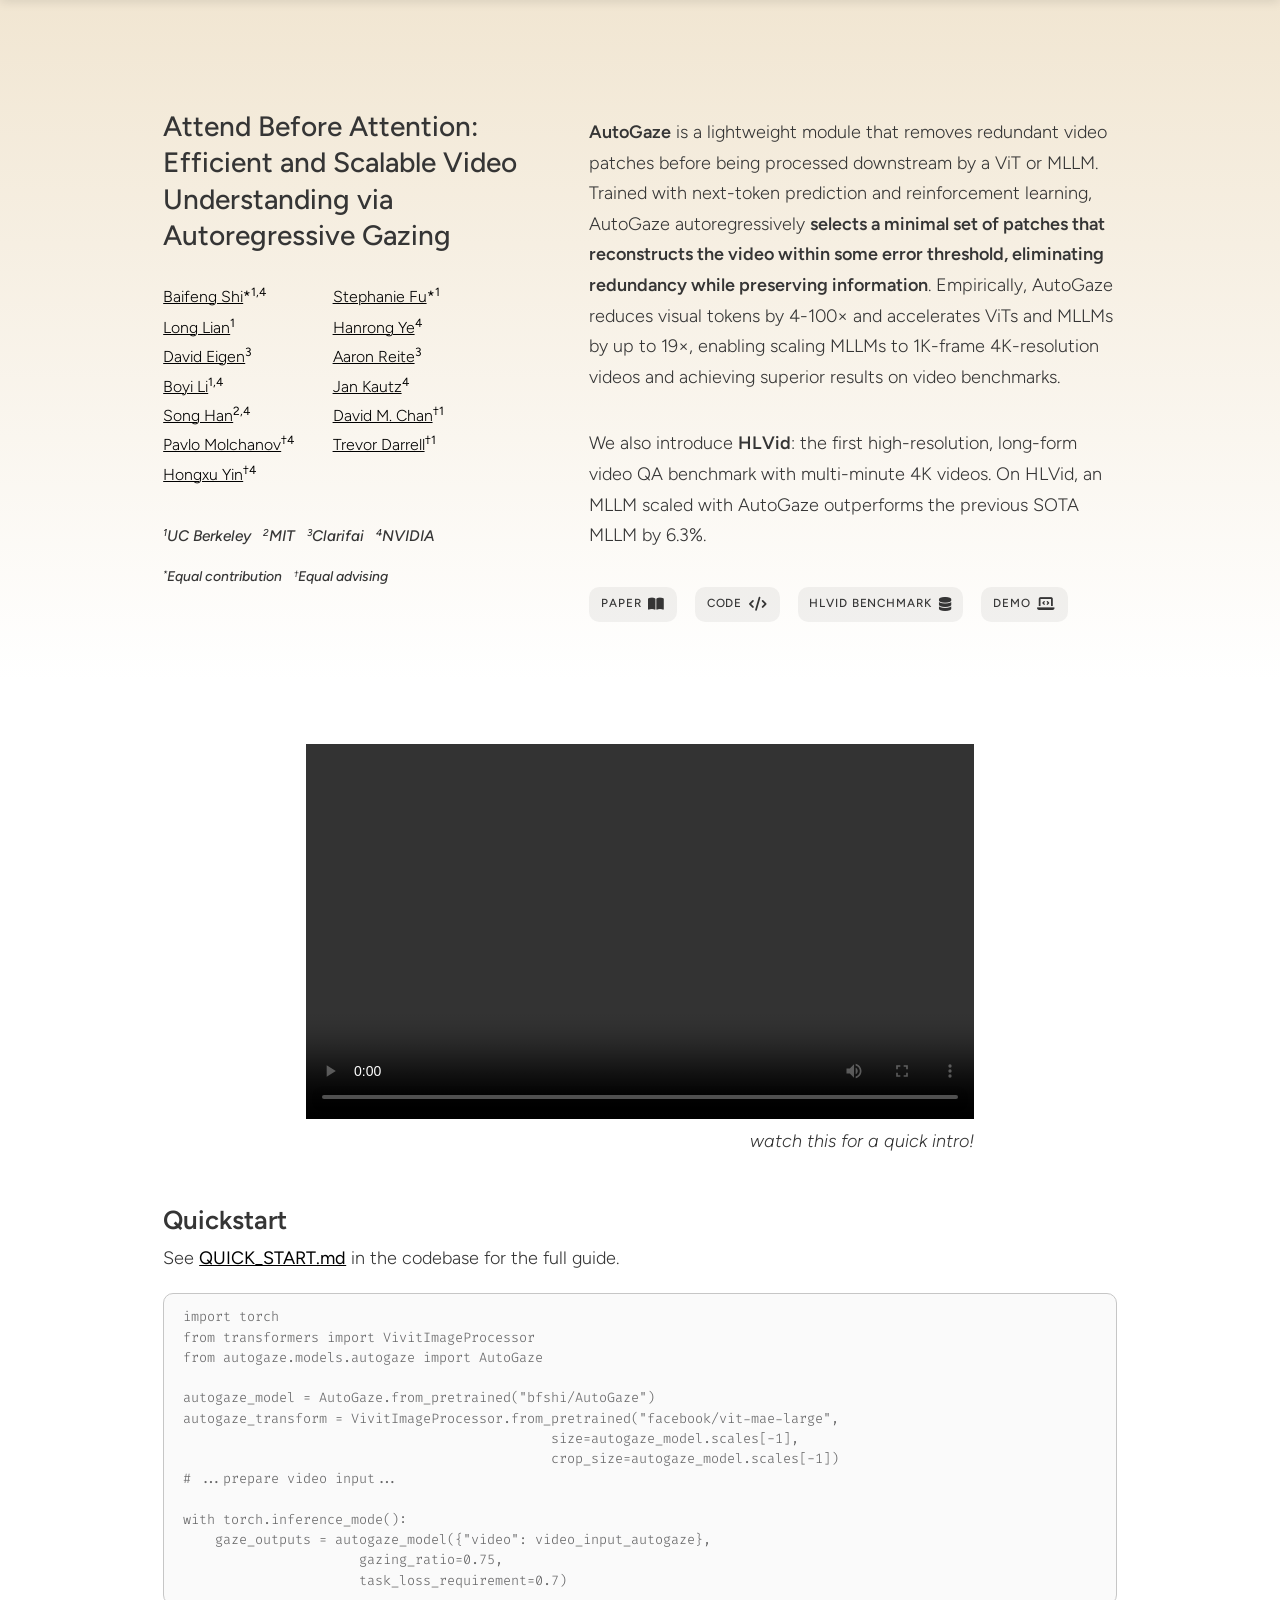
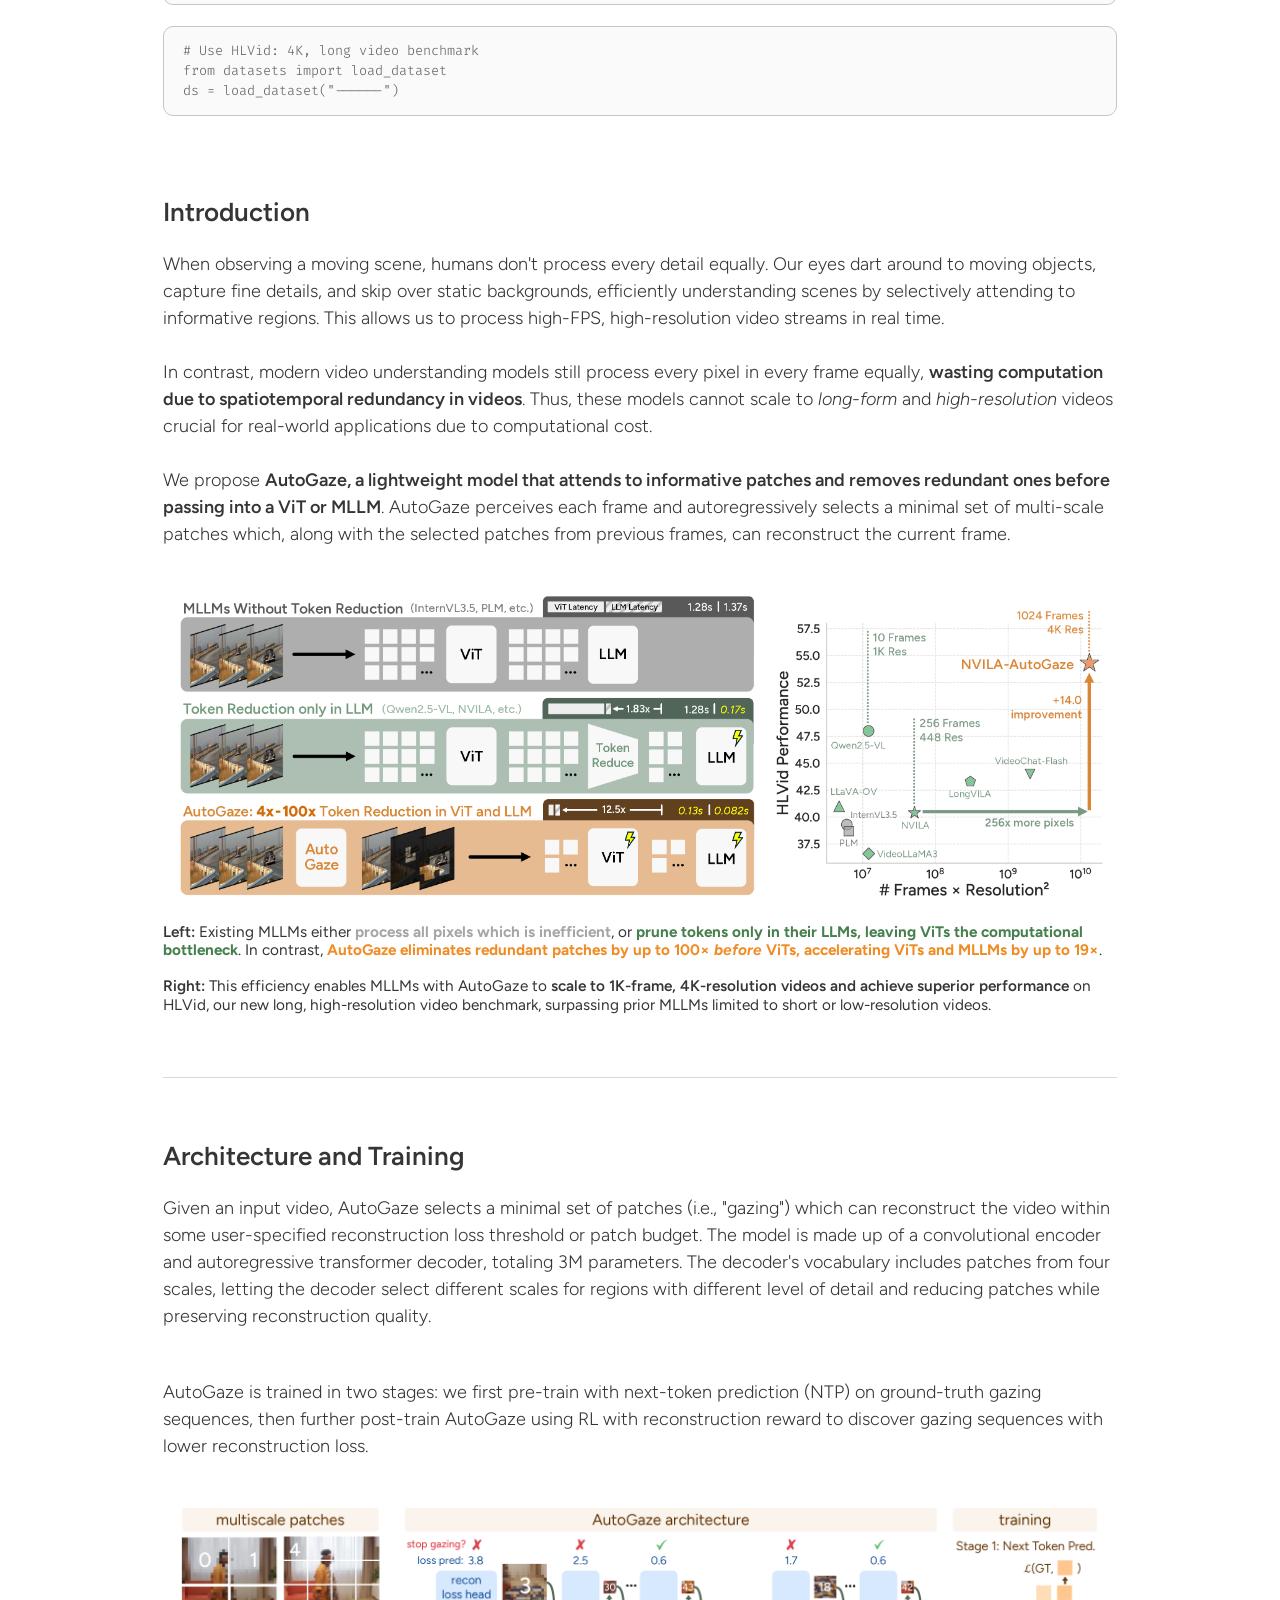
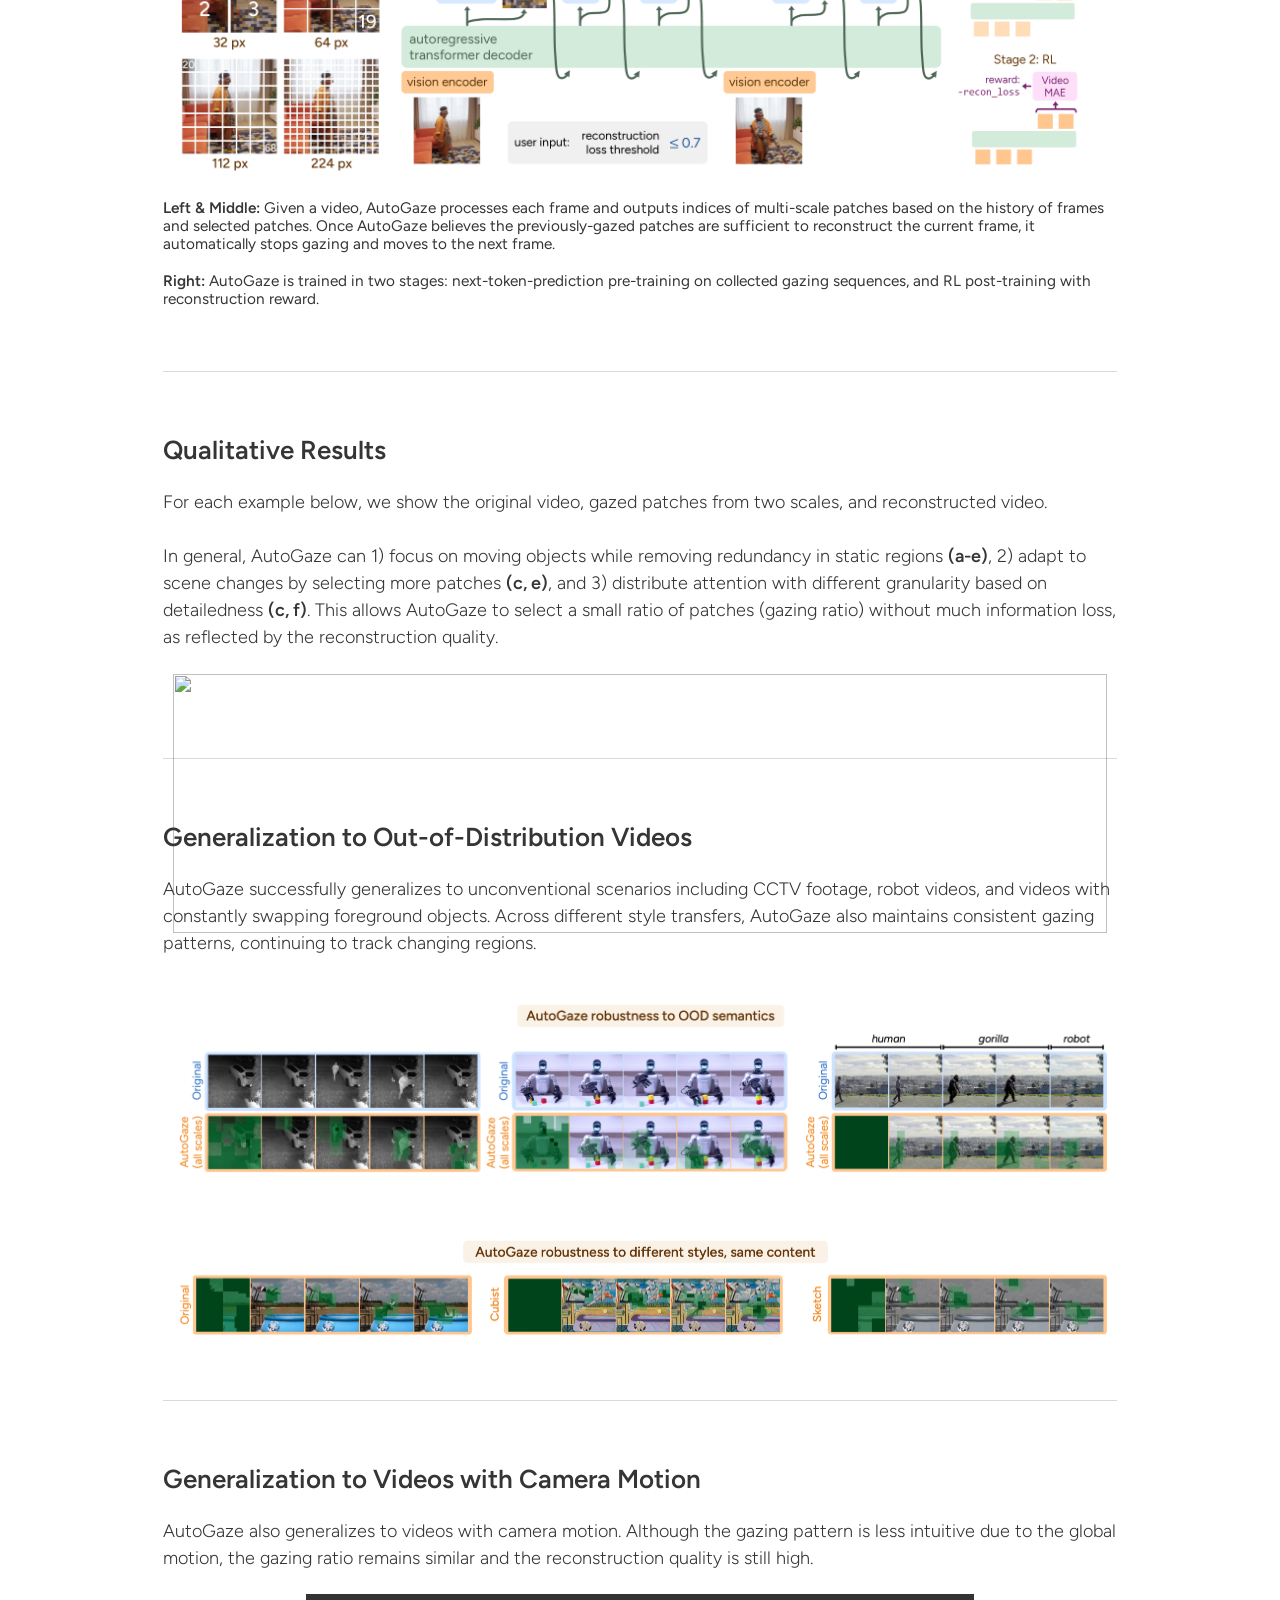
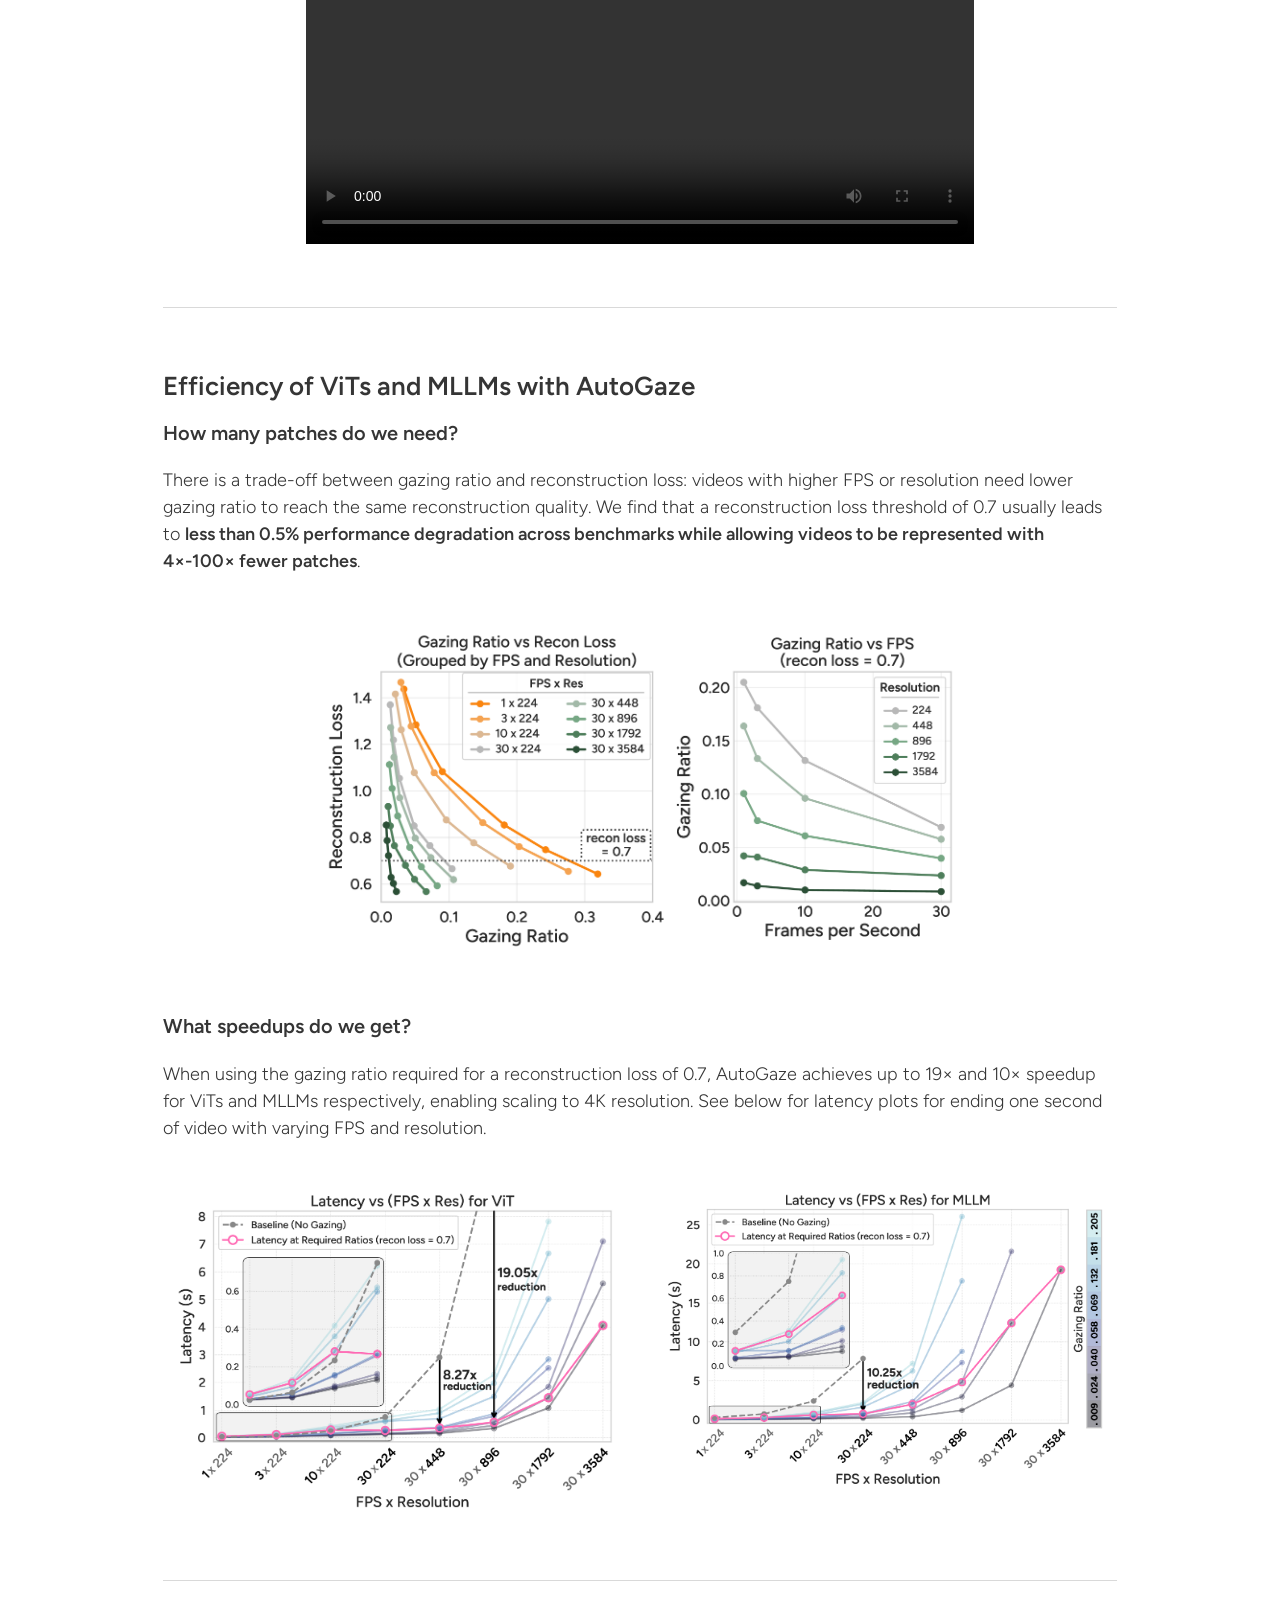
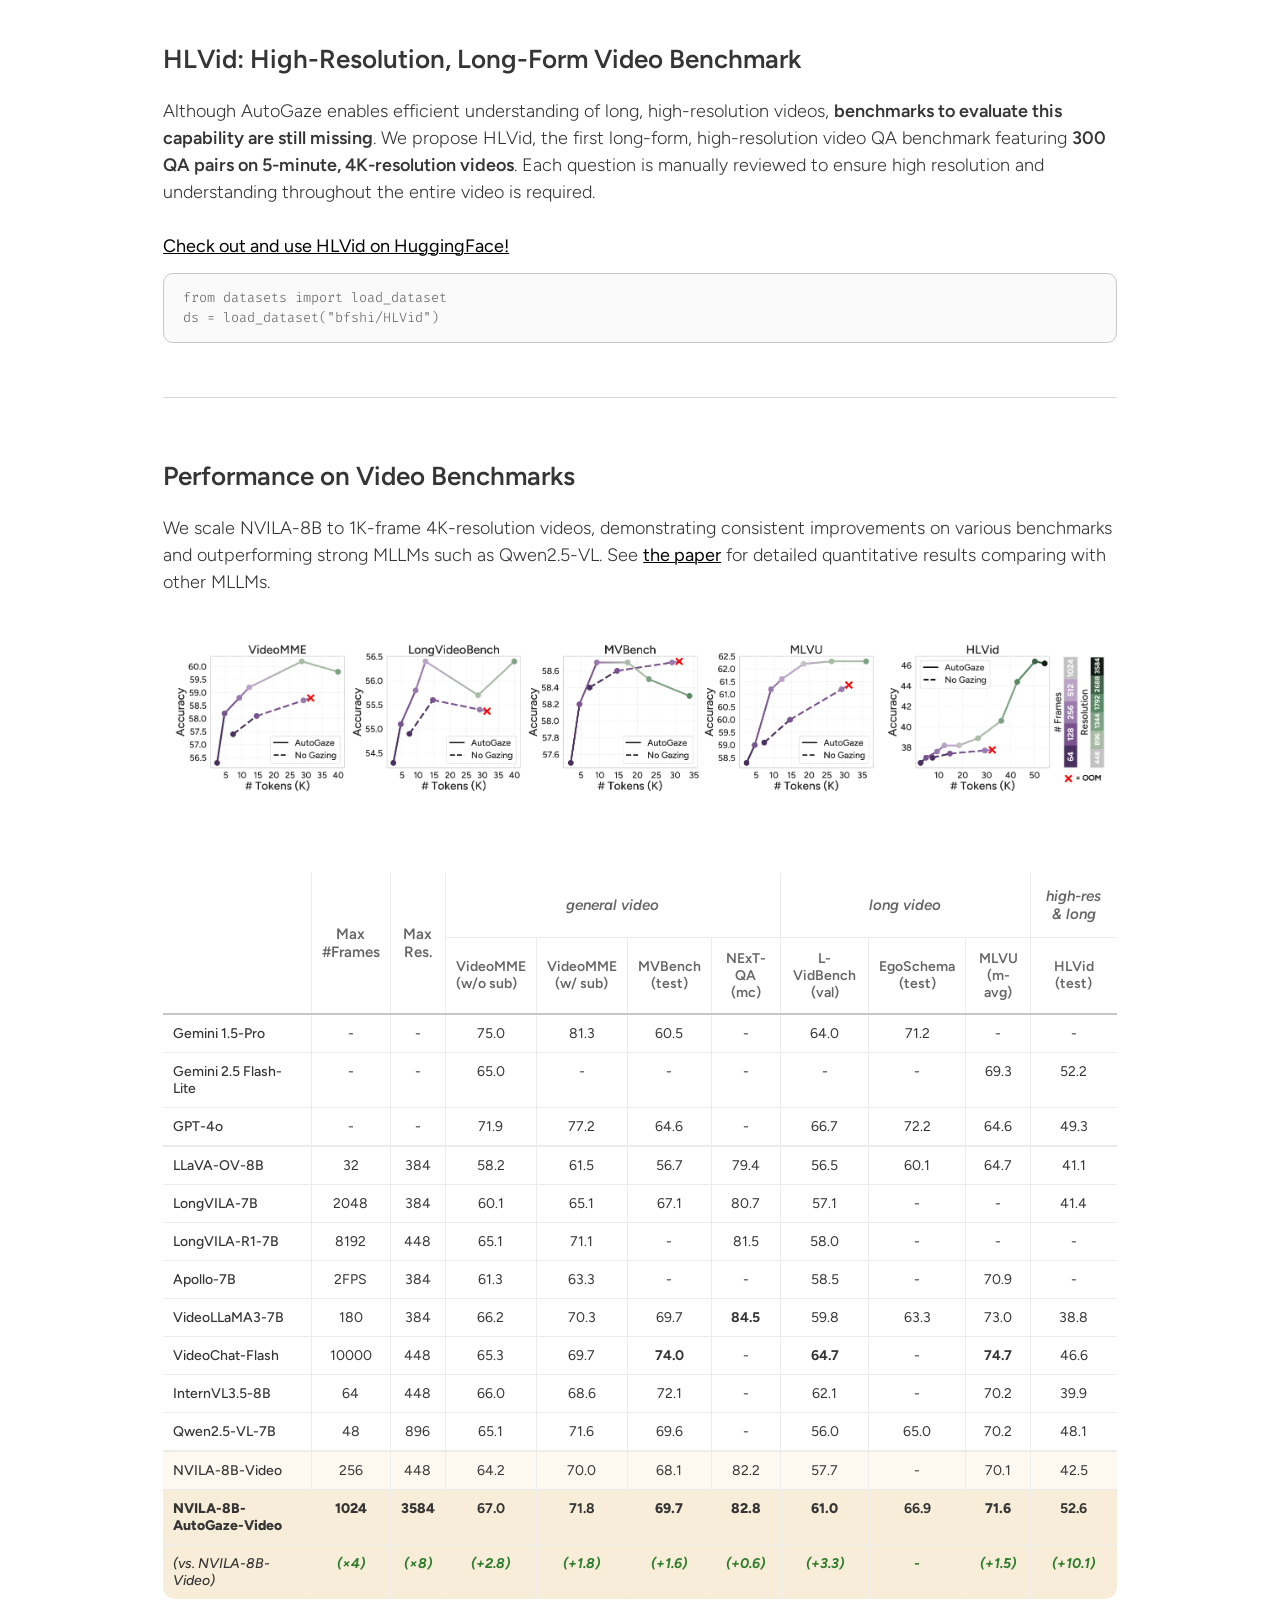
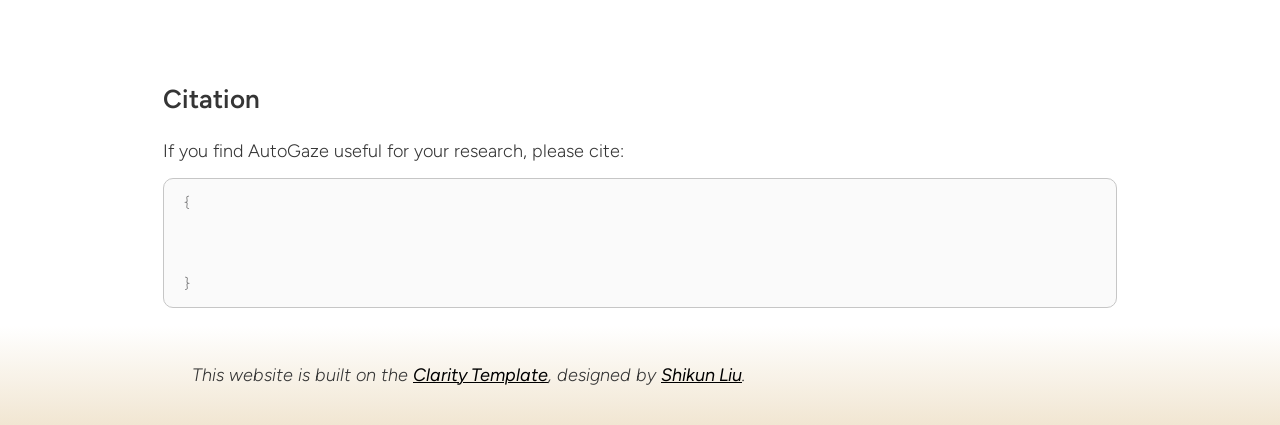
==== commit 74d4dd84: "commit files" ====
--- a/index.html
+++ b/index.html
@@ -136,7 +136,6 @@
             We propose <b>AutoGaze, a lightweight model that attends to informative patches and removes redundant ones before passing into a ViT or MLLM</b>. AutoGaze perceives each frame and autoregressively selects a minimal set of multi-scale patches which, along with the selected patches from previous frames, can reconstruct the current frame.
         </p>
     </div>
-    <br>
     <div class="container blog main">
         <img src="assets/figures/autogaze/teaser_v14.png" style="width: 100%;">
         <p class="caption">
@@ -146,7 +145,9 @@
             <b>Right: </b> This efficiency enables MLLMs with AutoGaze to <b>scale to 1K-frame, 4K-resolution videos and achieve superior performance</b> on HLVid, our new long, high-resolution video benchmark, surpassing prior MLLMs limited to short or low-resolution videos.
         </p>
     </div>
-
+    <div class="container blog main">
+        <hr class="section-divider">
+    </div>
     <div class="container blog main">
         <h1>Architecture and Training</h1>
         <p class="text">
@@ -168,7 +169,9 @@
         <b>Right: </b> AutoGaze is trained in two stages: next-token-prediction pre-training on collected gazing sequences, and RL post-training with reconstruction reward.
         </p>
     </div>
-    <br>
+    <div class="container blog main">
+        <hr class="section-divider">
+    </div>
     <div class="container blog main">
     <h1>Qualitative Results</h1>
         <p class="text">
@@ -179,7 +182,9 @@
         </p>
     <img src="assets/figures/autogaze/main_results.png" style="width: 100%;">
     </div>
-    <br>
+    <div class="container blog main">
+        <hr class="section-divider">
+    </div>
 <!--    <div class="container blog main">-->
 <!--        <h1>What is AutoGaze Paying Attention To?</h1>-->
 <!--        <p class="text">-->
@@ -234,21 +239,20 @@
             <img src="assets/figures/autogaze/autogaze_ood_style.png" style="width: 100%;">
         </div>
 
-    <br>
-    <div class="container blog main two-column-figure">
-
-        <div class="text-column">
-            <h1>Generalization to Videos with Camera Motion</h1>
-            <p class="text">
-                AutoGaze also generalizes to videos with camera motion. Although the gazing pattern is less intuitive due to the global motion,
-                the gazing ratio remains similar and the reconstruction quality is still high.
-            </p>
-        </div>
-        <div class="text-column">
-            <video controls src="./assets/figures/camera_motion.mp4"></video>
-        </div>
-    </div>
-    <br>
+    <div class="container blog main">
+        <hr class="section-divider">
+    </div>
+    <div class="container blog main">
+        <h1>Generalization to Videos with Camera Motion</h1>
+        <p class="text">
+            AutoGaze also generalizes to videos with camera motion. Although the gazing pattern is less intuitive due to the global motion,
+            the gazing ratio remains similar and the reconstruction quality is still high.
+        </p>
+        <video controls src="./assets/figures/camera_motion.mp4" class="wide_video"></video>
+    </div>
+    <div class="container blog main">
+        <hr class="section-divider">
+    </div>
     <div class="container blog main">
         <h1>Efficiency of ViTs and MLLMs with AutoGaze</h1>
         <h2>How many patches do we need?</h2>
@@ -276,7 +280,9 @@
             <img src="assets/figures/autogaze/latency_llm.png">
         </div>
     </div>
-
+    <div class="container blog main">
+        <hr class="section-divider">
+    </div>
     <div class="container blog main">
         <h1>HLVid: High-Resolution, Long-Form Video Benchmark</h1>
         <p class="text">
@@ -290,6 +296,9 @@
 ds = load_dataset("bfshi/HLVid")</code></pre>
     </div>
     <div class="container blog main">
+        <hr class="section-divider">
+    </div>
+    <div class="container blog main">
         <h1>Performance on Video Benchmarks</h1>
         <p class="text">
             We scale NVILA-8B to 1K-frame 4K-resolution videos, demonstrating consistent improvements on various benchmarks and outperforming strong MLLMs such as Qwen2.5-VL. See <a href="#">the paper</a> for detailed quantitative results comparing with other MLLMs.
@@ -298,6 +307,223 @@
 
     <div class="container blog main">
         <img src="assets/figures/autogaze/mllm_benchmarks.png" style="width: 100%;">
+    </div>
+
+    <div class="container blog main">
+        <div class="table-wrapper">
+            <table class="results-table">
+                <thead>
+                    <tr>
+                        <th rowspan="2"></th>
+                        <th rowspan="2">Max<br>#Frames</th>
+                        <th rowspan="2">Max<br>Res.</th>
+                        <th colspan="4"><em>general video</em></th>
+                        <th colspan="3"><em>long video</em></th>
+                        <th colspan="1"><em>high-res & long</em></th>
+                    </tr>
+                    <tr>
+                        <th>VideoMME<br>(w/o sub)</th>
+                        <th>VideoMME<br>(w/ sub)</th>
+                        <th>MVBench<br>(test)</th>
+                        <th>NExT-QA<br>(mc)</th>
+                        <th>L-VidBench<br>(val)</th>
+                        <th>EgoSchema<br>(test)</th>
+                        <th>MLVU<br>(m-avg)</th>
+                        <th>HLVid<br>(test)</th>
+                    </tr>
+                </thead>
+                <tbody>
+                    <tr class="gradient-light">
+                        <td>Gemini 1.5-Pro</td>
+                        <td>-</td>
+                        <td>-</td>
+                        <td>75.0</td>
+                        <td>81.3</td>
+                        <td>60.5</td>
+                        <td>-</td>
+                        <td>64.0</td>
+                        <td>71.2</td>
+                        <td>-</td>
+                        <td>-</td>
+                    </tr>
+                    <tr class="gradient-light">
+                        <td>Gemini 2.5 Flash-Lite</td>
+                        <td>-</td>
+                        <td>-</td>
+                        <td>65.0</td>
+                        <td>-</td>
+                        <td>-</td>
+                        <td>-</td>
+                        <td>-</td>
+                        <td>-</td>
+                        <td>69.3</td>
+                        <td>52.2</td>
+                    </tr>
+                    <tr class="gradient-light">
+                        <td>GPT-4o</td>
+                        <td>-</td>
+                        <td>-</td>
+                        <td>71.9</td>
+                        <td>77.2</td>
+                        <td>64.6</td>
+                        <td>-</td>
+                        <td>66.7</td>
+                        <td>72.2</td>
+                        <td>64.6</td>
+                        <td>49.3</td>
+                    </tr>
+                    <tr class="separator-row">
+                        <td colspan="11"></td>
+                    </tr>
+                    <tr class="gradient-light">
+                        <td>LLaVA-OV-8B</td>
+                        <td>32</td>
+                        <td>384</td>
+                        <td>58.2</td>
+                        <td>61.5</td>
+                        <td>56.7</td>
+                        <td>79.4</td>
+                        <td>56.5</td>
+                        <td>60.1</td>
+                        <td>64.7</td>
+                        <td>41.1</td>
+                    </tr>
+                    <tr class="gradient-light">
+                        <td>LongVILA-7B</td>
+                        <td>2048</td>
+                        <td>384</td>
+                        <td>60.1</td>
+                        <td>65.1</td>
+                        <td>67.1</td>
+                        <td>80.7</td>
+                        <td>57.1</td>
+                        <td>-</td>
+                        <td>-</td>
+                        <td>41.4</td>
+                    </tr>
+                    <tr class="gradient-light">
+                        <td>LongVILA-R1-7B</td>
+                        <td>8192</td>
+                        <td>448</td>
+                        <td>65.1</td>
+                        <td>71.1</td>
+                        <td>-</td>
+                        <td>81.5</td>
+                        <td>58.0</td>
+                        <td>-</td>
+                        <td>-</td>
+                        <td>-</td>
+                    </tr>
+                    <tr class="gradient-light">
+                        <td>Apollo-7B</td>
+                        <td>2FPS</td>
+                        <td>384</td>
+                        <td>61.3</td>
+                        <td>63.3</td>
+                        <td>-</td>
+                        <td>-</td>
+                        <td>58.5</td>
+                        <td>-</td>
+                        <td>70.9</td>
+                        <td>-</td>
+                    </tr>
+                    <tr class="gradient-light">
+                        <td>VideoLLaMA3-7B</td>
+                        <td>180</td>
+                        <td>384</td>
+                        <td>66.2</td>
+                        <td>70.3</td>
+                        <td>69.7</td>
+                        <td><strong>84.5</strong></td>
+                        <td>59.8</td>
+                        <td>63.3</td>
+                        <td>73.0</td>
+                        <td>38.8</td>
+                    </tr>
+                    <tr class="gradient-light">
+                        <td>VideoChat-Flash</td>
+                        <td>10000</td>
+                        <td>448</td>
+                        <td>65.3</td>
+                        <td>69.7</td>
+                        <td><strong>74.0</strong></td>
+                        <td>-</td>
+                        <td><strong>64.7</strong></td>
+                        <td>-</td>
+                        <td><strong>74.7</strong></td>
+                        <td>46.6</td>
+                    </tr>
+                    <tr class="gradient-light">
+                        <td>InternVL3.5-8B</td>
+                        <td>64</td>
+                        <td>448</td>
+                        <td>66.0</td>
+                        <td>68.6</td>
+                        <td>72.1</td>
+                        <td>-</td>
+                        <td>62.1</td>
+                        <td>-</td>
+                        <td>70.2</td>
+                        <td>39.9</td>
+                    </tr>
+                    <tr class="gradient-light">
+                        <td>Qwen2.5-VL-7B</td>
+                        <td>48</td>
+                        <td>896</td>
+                        <td>65.1</td>
+                        <td>71.6</td>
+                        <td>69.6</td>
+                        <td>-</td>
+                        <td>56.0</td>
+                        <td>65.0</td>
+                        <td>70.2</td>
+                        <td>48.1</td>
+                    </tr>
+                    <tr class="separator-row">
+                        <td colspan="11"></td>
+                    </tr>
+                    <tr class="gradient-medium">
+                        <td>NVILA-8B-Video</td>
+                        <td>256</td>
+                        <td>448</td>
+                        <td>64.2</td>
+                        <td>70.0</td>
+                        <td>68.1</td>
+                        <td>82.2</td>
+                        <td>57.7</td>
+                        <td>-</td>
+                        <td>70.1</td>
+                        <td>42.5</td>
+                    </tr>
+                    <tr class="gradient-dark highlight-row">
+                        <td>NVILA-8B-AutoGaze-Video</td>
+                        <td>1024</td>
+                        <td>3584</td>
+                        <td><strong>67.0</strong></td>
+                        <td><strong>71.8</strong></td>
+                        <td>69.7</td>
+                        <td>82.8</td>
+                        <td>61.0</td>
+                        <td><strong>66.9</strong></td>
+                        <td>71.6</td>
+                        <td><strong>52.6</strong></td>
+                    </tr>
+                    <tr class="gradient-dark comparison-row">
+                        <td><em>(vs. NVILA-8B-Video)</em></td>
+                        <td class="improvement"><strong><em>(×4)</em></strong></td>
+                        <td class="improvement"><strong><em>(×8)</em></strong></td>
+                        <td class="improvement"><strong><em>(+2.8)</em></strong></td>
+                        <td class="improvement"><strong><em>(+1.8)</em></strong></td>
+                        <td class="improvement"><strong><em>(+1.6)</em></strong></td>
+                        <td class="improvement"><strong><em>(+0.6)</em></strong></td>
+                        <td class="improvement"><strong><em>(+3.3)</em></strong></td>
+                        <td class="improvement"><strong><em>-</em></strong></td>
+                        <td class="improvement"><strong><em>(+1.5)</em></strong></td>
+                        <td class="improvement"><strong><em>(+10.1)</em></strong></td>
+                    </tr>
+                </tbody>
+            </table>
+        </div>
     </div>
 
     <div class="container blog main">
--- a/assets/stylesheets/main_free.css
+++ b/assets/stylesheets/main_free.css
@@ -1032,7 +1032,7 @@
   background-color: #ececec;
 }
 table tbody tr:first-child {
-  border-top: solid 2px white;
+  border-top: solid 2px #c6c6c6;
 }
 table tbody tr:last-child {
   border-bottom: solid 2px white;
@@ -1551,6 +1551,13 @@
   margin-bottom: 1vh;
 }
 
+.wide_video {
+  width: 70%;
+  aspect-ratio: 16/6;
+  margin-top: 1vh;
+  margin-bottom: 1vh;
+}
+
 .video-intro {
   display: block;
   width: 70%;
@@ -1864,4 +1871,138 @@
   padding: 10px;
 }
 
+/* Section divider - horizontal line with extra spacing */
+/* Container holding the divider gets vertical padding */
+.container.blog.main:has(hr.section-divider) {
+  padding-top: 4vh;
+  padding-bottom: 4vh;
+}
+
+hr.section-divider {
+  border: none;
+  border-top: 1px solid rgba(0, 0, 0, 0.15);
+  margin: 0;
+  width: 100%;
+}
+
+/* Table styling following Clarity template */
+.table-wrapper {
+  width: 100%;
+  overflow-x: auto;
+  margin: 3vh 0;
+}
+
+.results-table {
+  width: 100%;
+  border-collapse: collapse;
+  font-family: "Figtree", -apple-system, BlinkMacSystemFont, "Segoe UI", "Helvetica Neue", Arial, sans-serif;
+}
+.results-table thead {
+  background-color: transparent;
+}
+.results-table thead th {
+  padding: 12px 10px;
+  text-align: center;
+  font-weight: 600;
+  border: 1px solid #ececec;
+  font-size: 14px;
+  vertical-align: middle;
+}
+.results-table thead th:first-child {
+  text-align: left;
+  border-left: none;
+}
+.results-table thead th:last-child {
+  border-right: none;
+}
+.results-table thead tr:first-child th {
+  font-size: 15px;
+  padding: 14px 10px;
+  border-top: none;
+}
+.results-table thead tr:last-child th {
+  border-bottom: 1px solid #ececec;
+}
+.results-table tbody tr:first-child td {
+  border-top: 1px solid #ececec;
+}
+.results-table tbody tr:last-child {
+  border-bottom: none;
+}
+.results-table tbody tr.gradient-dark {
+  background-color: #f8edd8;
+}
+.results-table tbody tr.gradient-medium {
+  background-color: #fdf9f1;
+}
+.results-table tbody tr.gradient-light {
+  background-color: #ffffff;
+}
+.results-table tbody tr.separator-row {
+  background-color: transparent !important;
+  height: 1px;
+  border-bottom: 1.5px solid #c6c6c6;
+}
+.results-table tbody tr.separator-row td {
+  padding: 0;
+  border: none;
+}
+.results-table tbody tr td {
+  padding: 10px;
+  text-align: center;
+  border: 1px solid #ececec;
+  font-size: 14px;
+}
+.results-table tbody tr td:first-child {
+  text-align: left;
+  font-weight: 500;
+  border-left: none;
+}
+.results-table tbody tr td:last-child {
+  border-right: none;
+}
+.results-table tbody tr td strong {
+  font-weight: 700;
+}
+.results-table tbody tr td em {
+  font-style: italic;
+}
+.results-table tbody tr.highlight-row td {
+  font-weight: 800;
+}
+.results-table tbody tr.comparison-row td {
+  font-size: 14px;
+}
+.results-table tbody tr.comparison-row td.improvement {
+  color: #2d7d2d;
+}
+.results-table tbody tr:last-child td {
+  border-bottom: none;
+}
+.results-table tbody tr:last-child td:first-child {
+  border-bottom-left-radius: 12px;
+}
+.results-table tbody tr:last-child td:last-child {
+  border-bottom-right-radius: 12px;
+}
+.results-table thead th em {
+  font-style: italic;
+  font-weight: 600;
+}
+
+/* Responsive table styling */
+@media screen and (max-width: 769px) {
+  .results-table {
+    font-size: 13px;
+  }
+  .results-table thead th {
+    padding: 8px 6px;
+    font-size: 13px;
+  }
+  .results-table tbody td {
+    padding: 8px 6px;
+    font-size: 12px;
+  }
+}
+
 /*# sourceMappingURL=main_free.css.map */
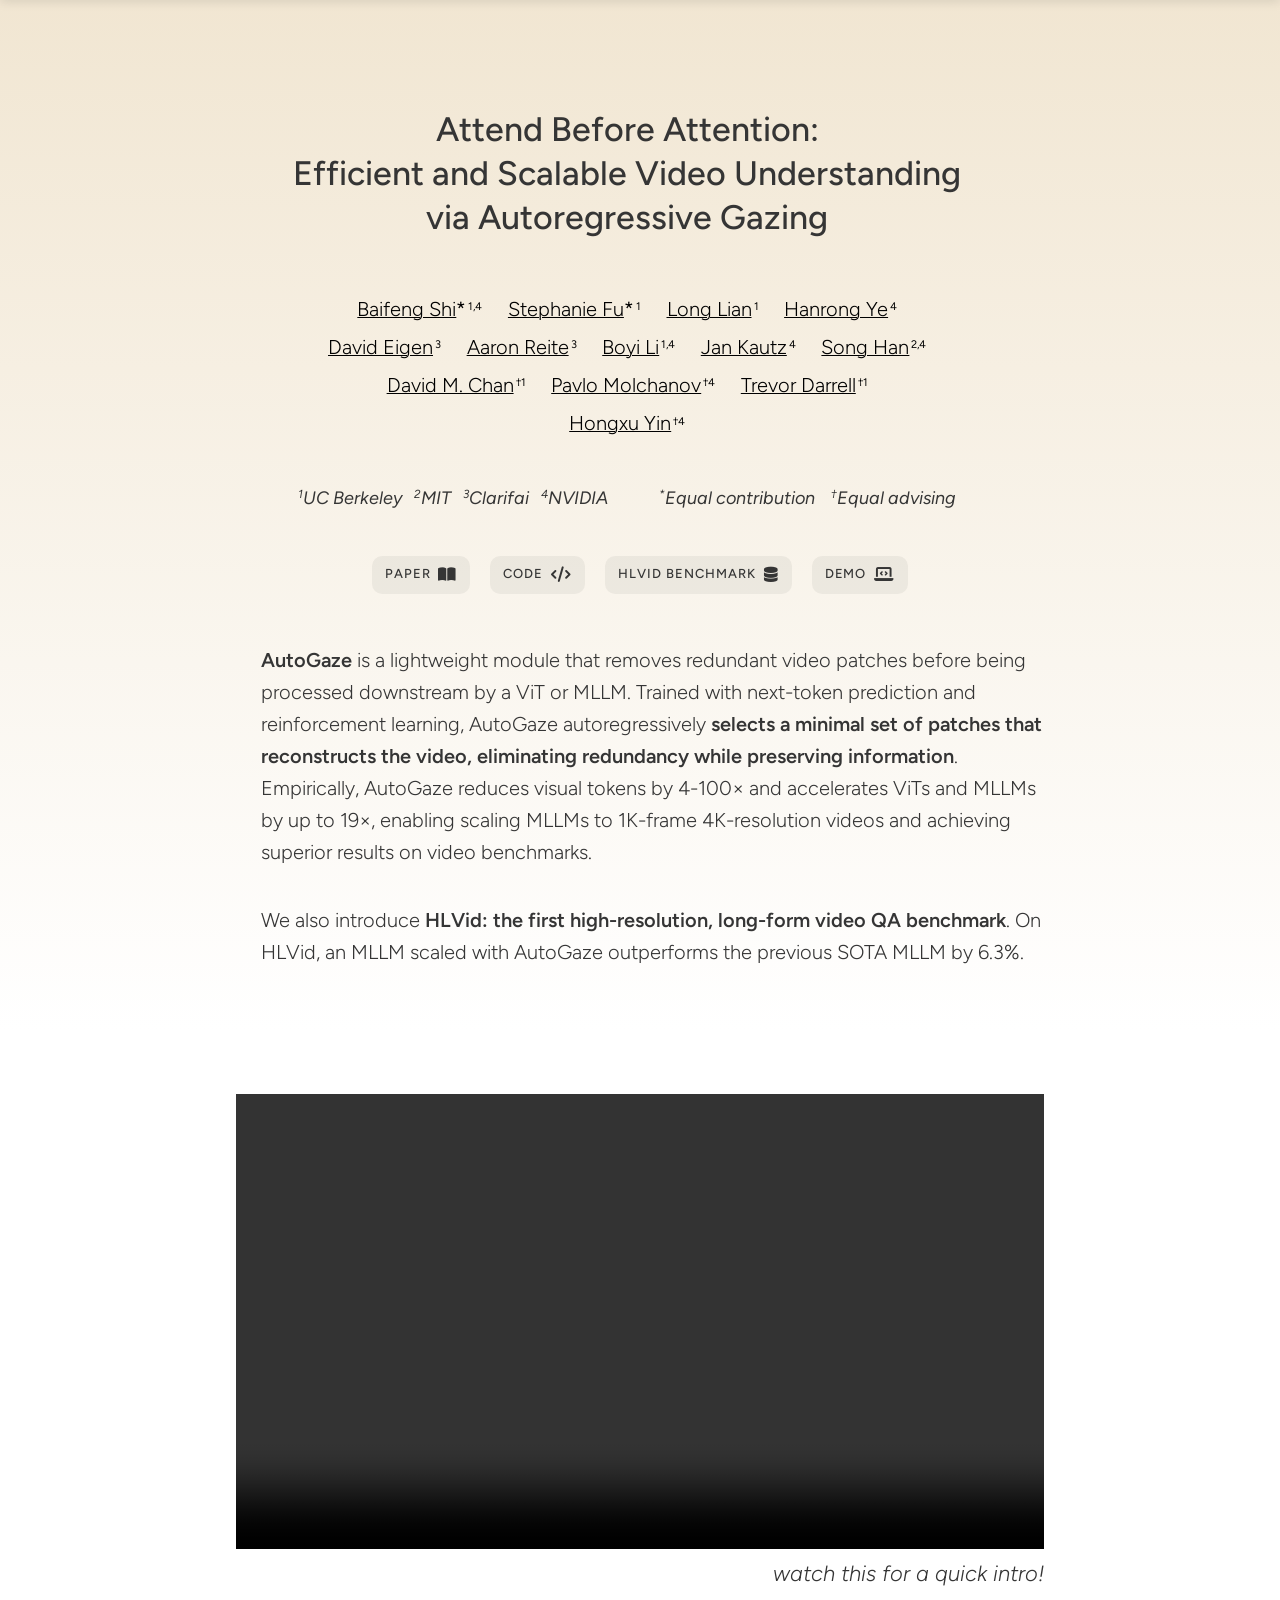
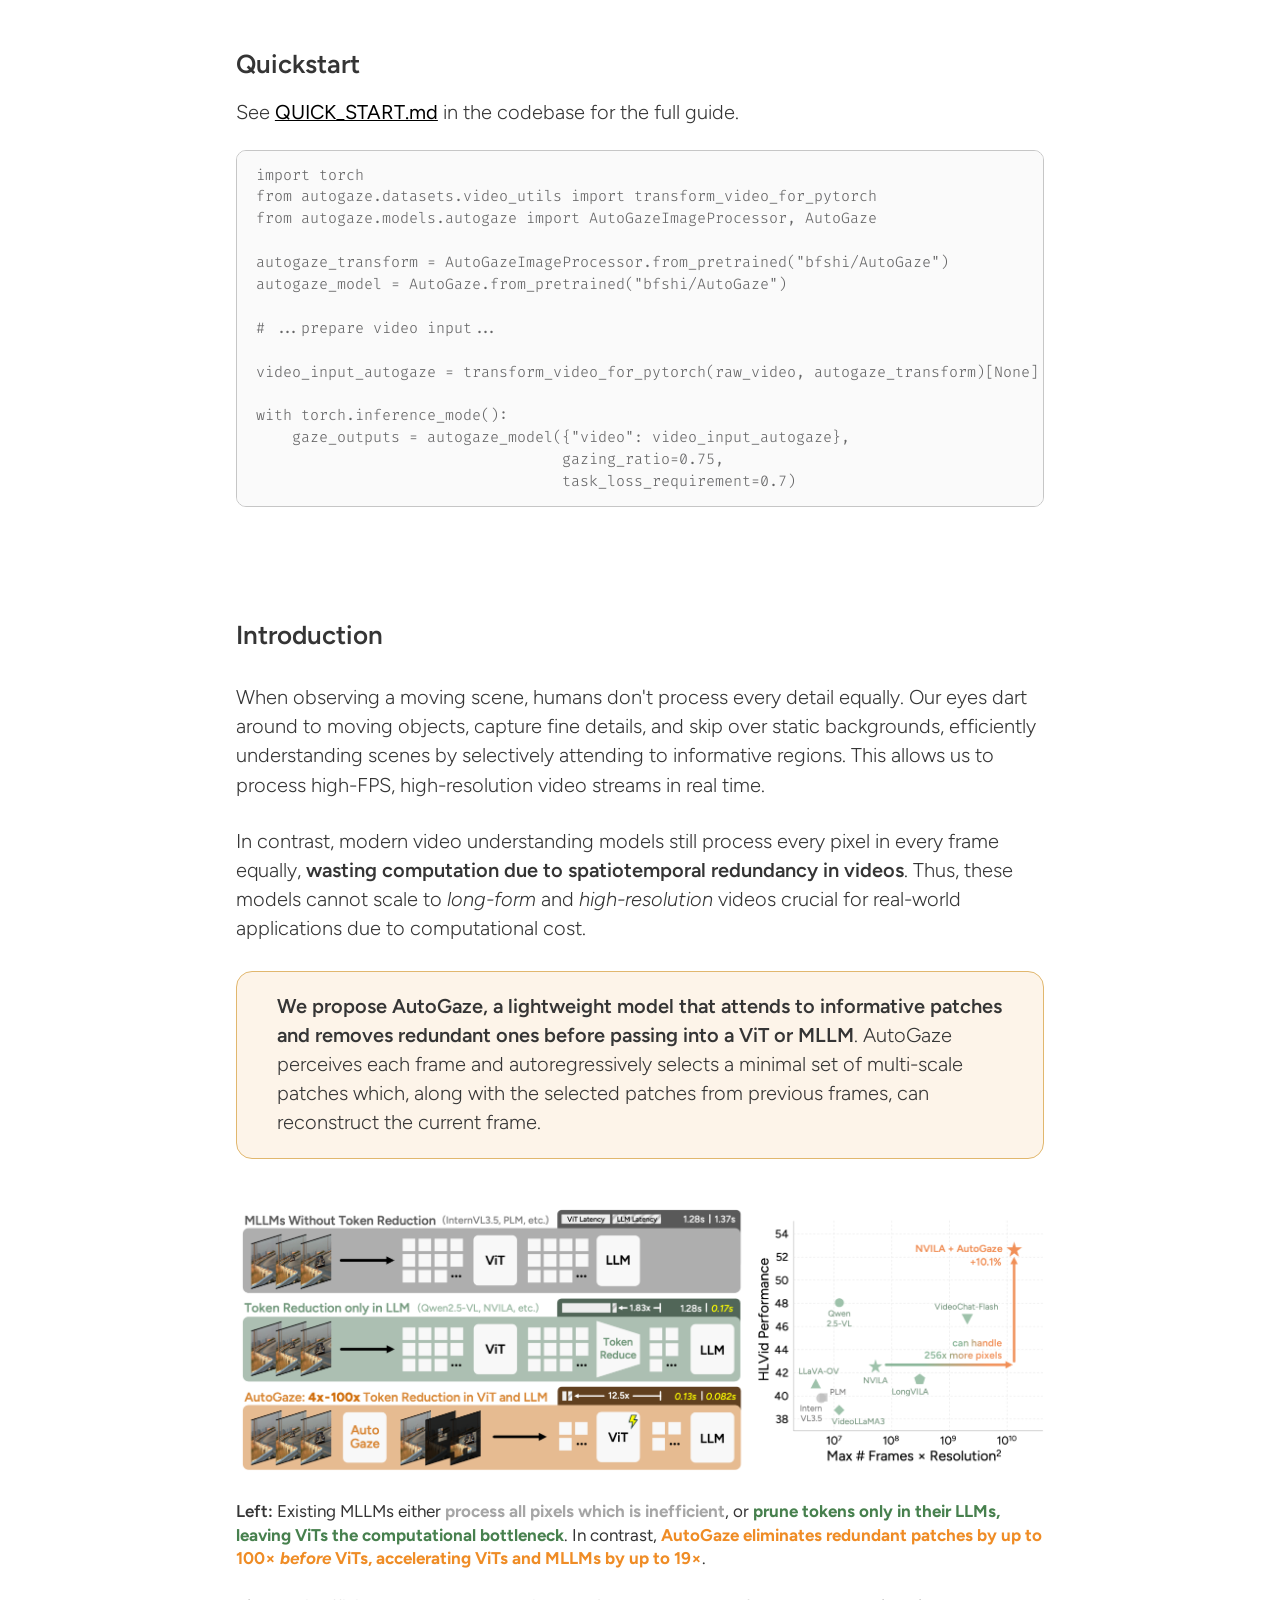
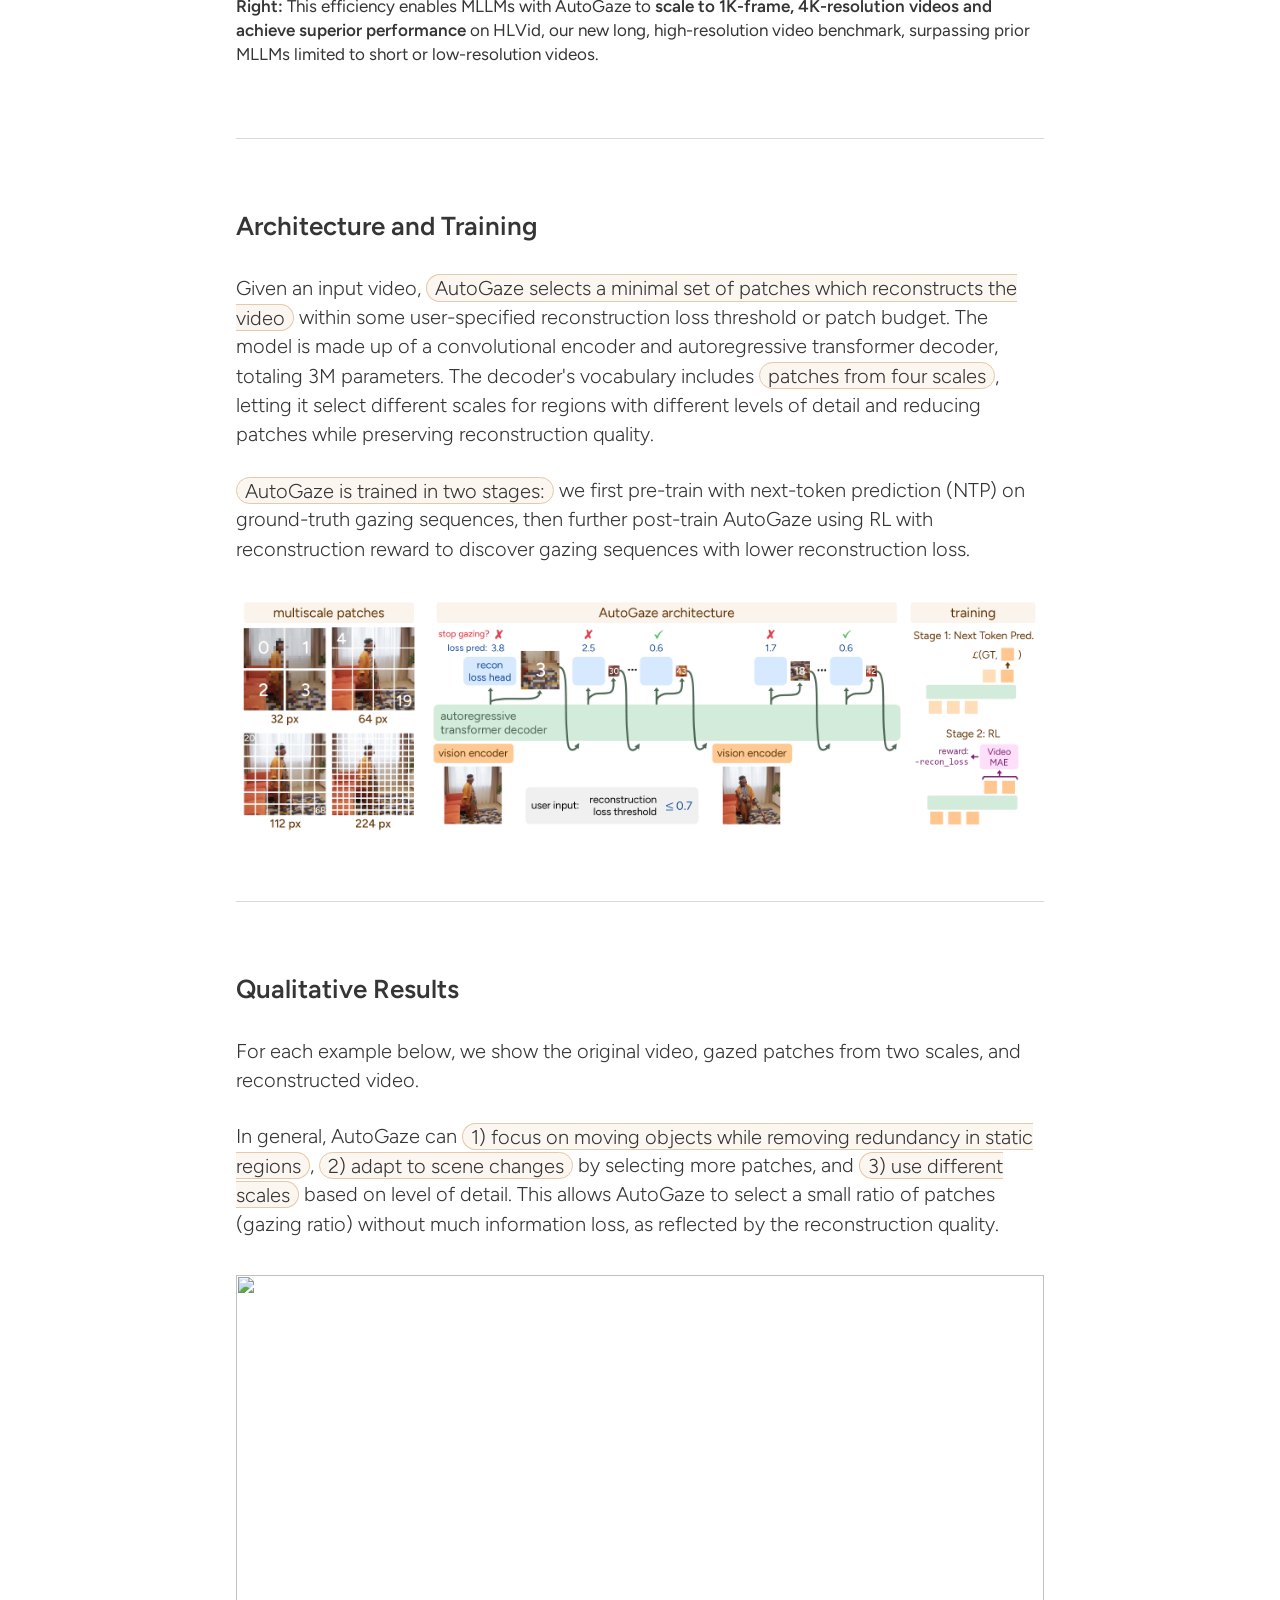
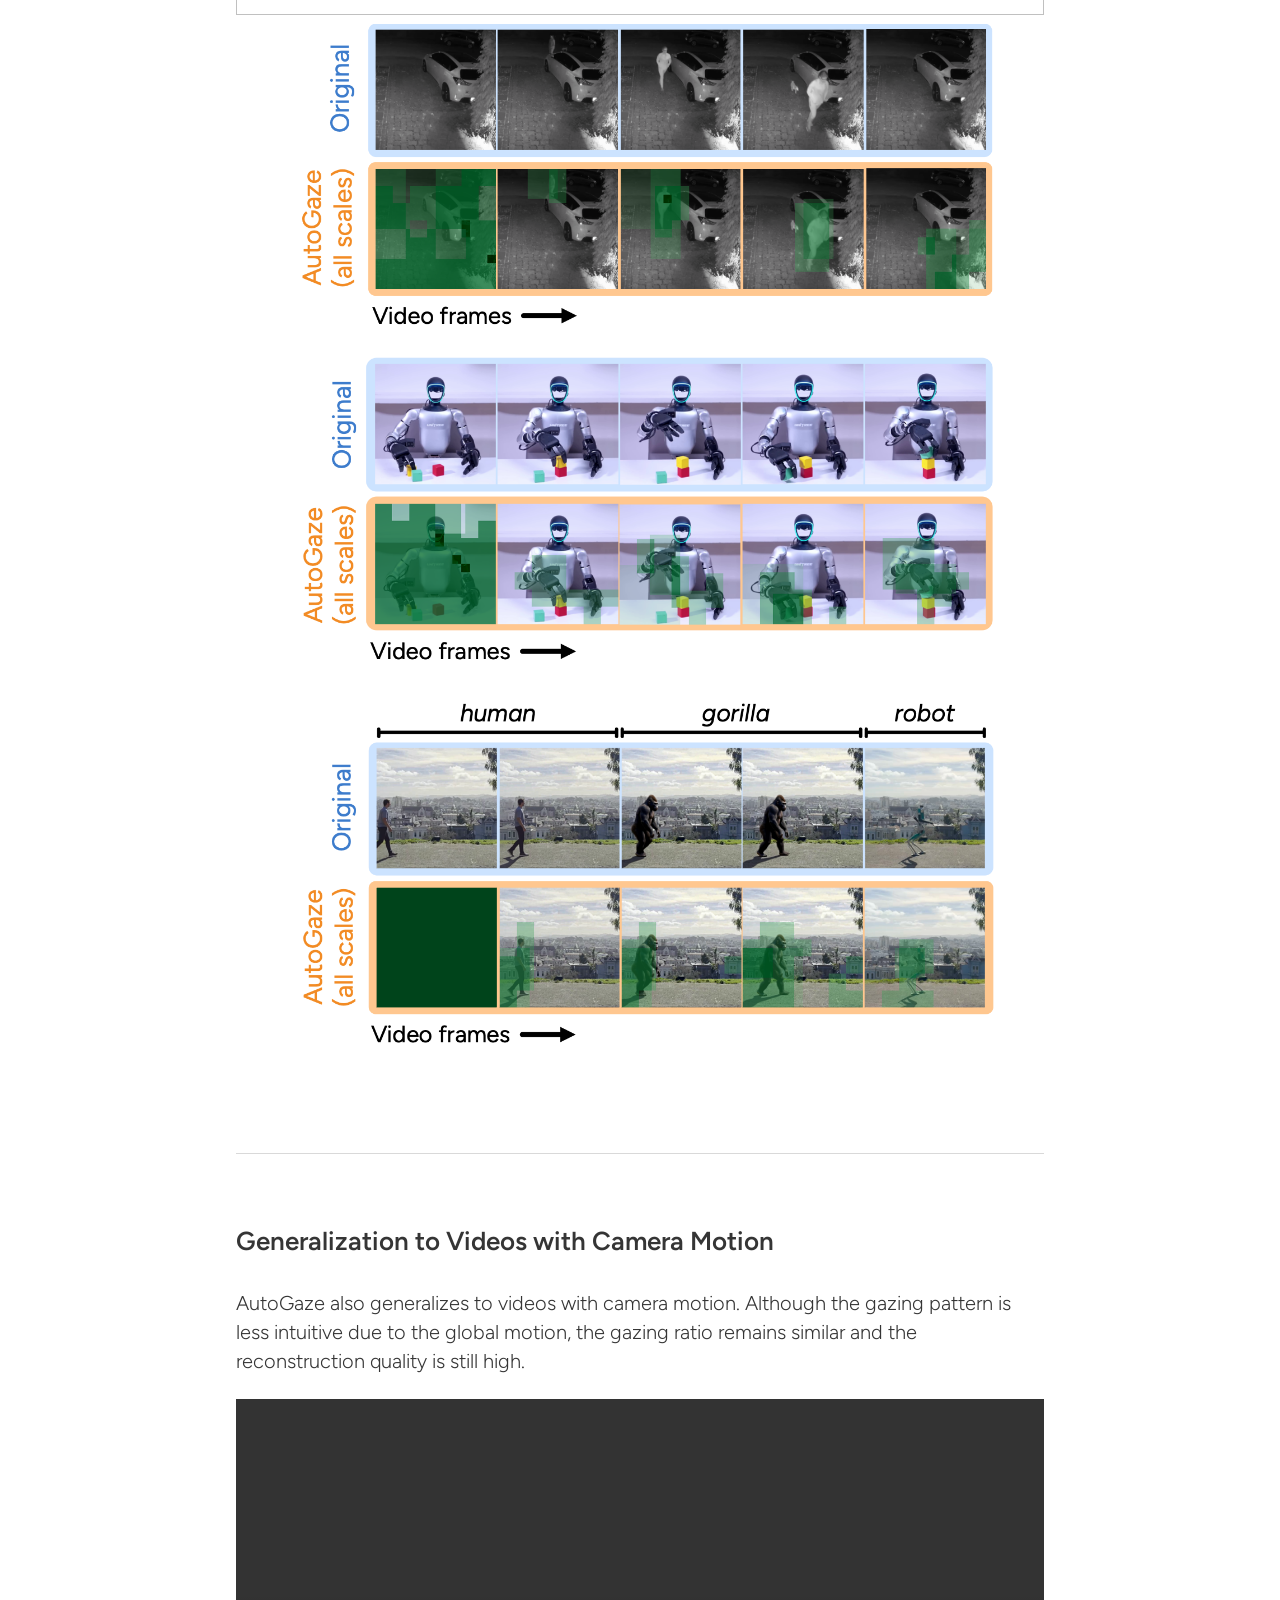
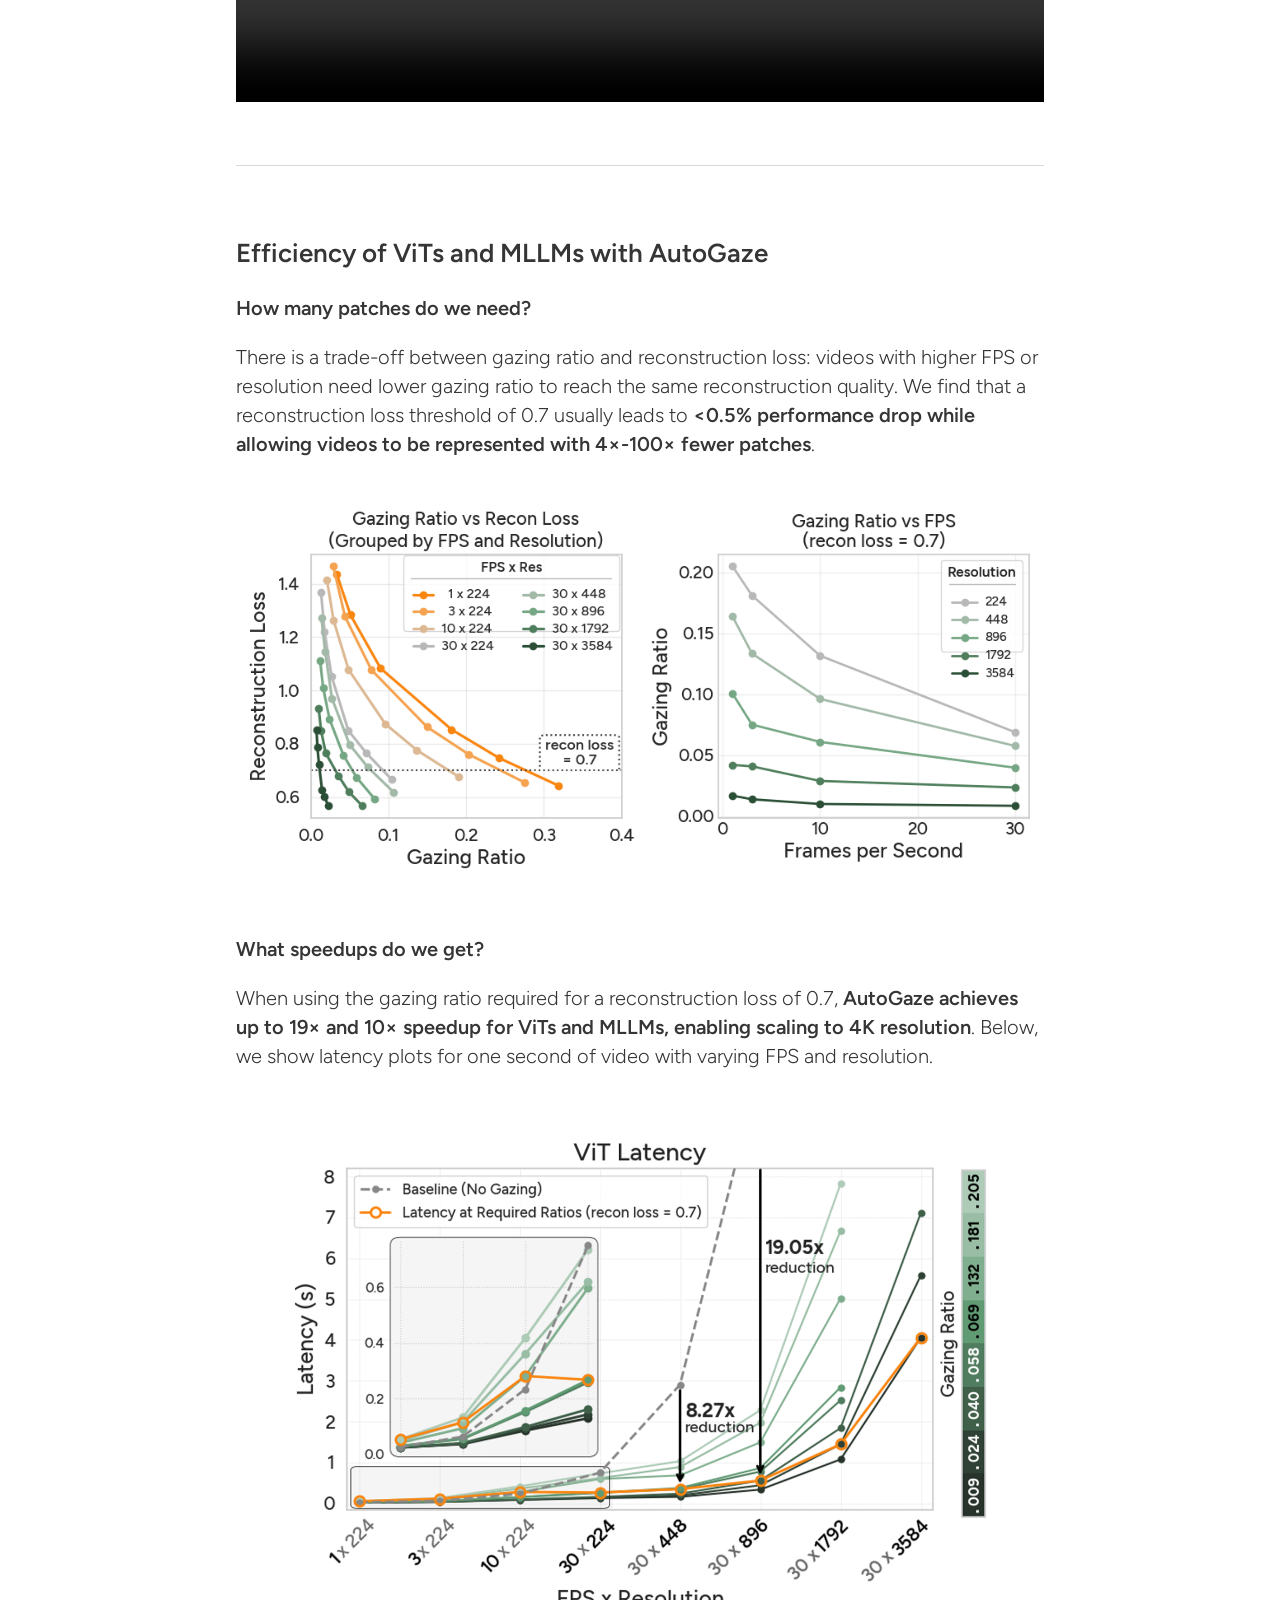
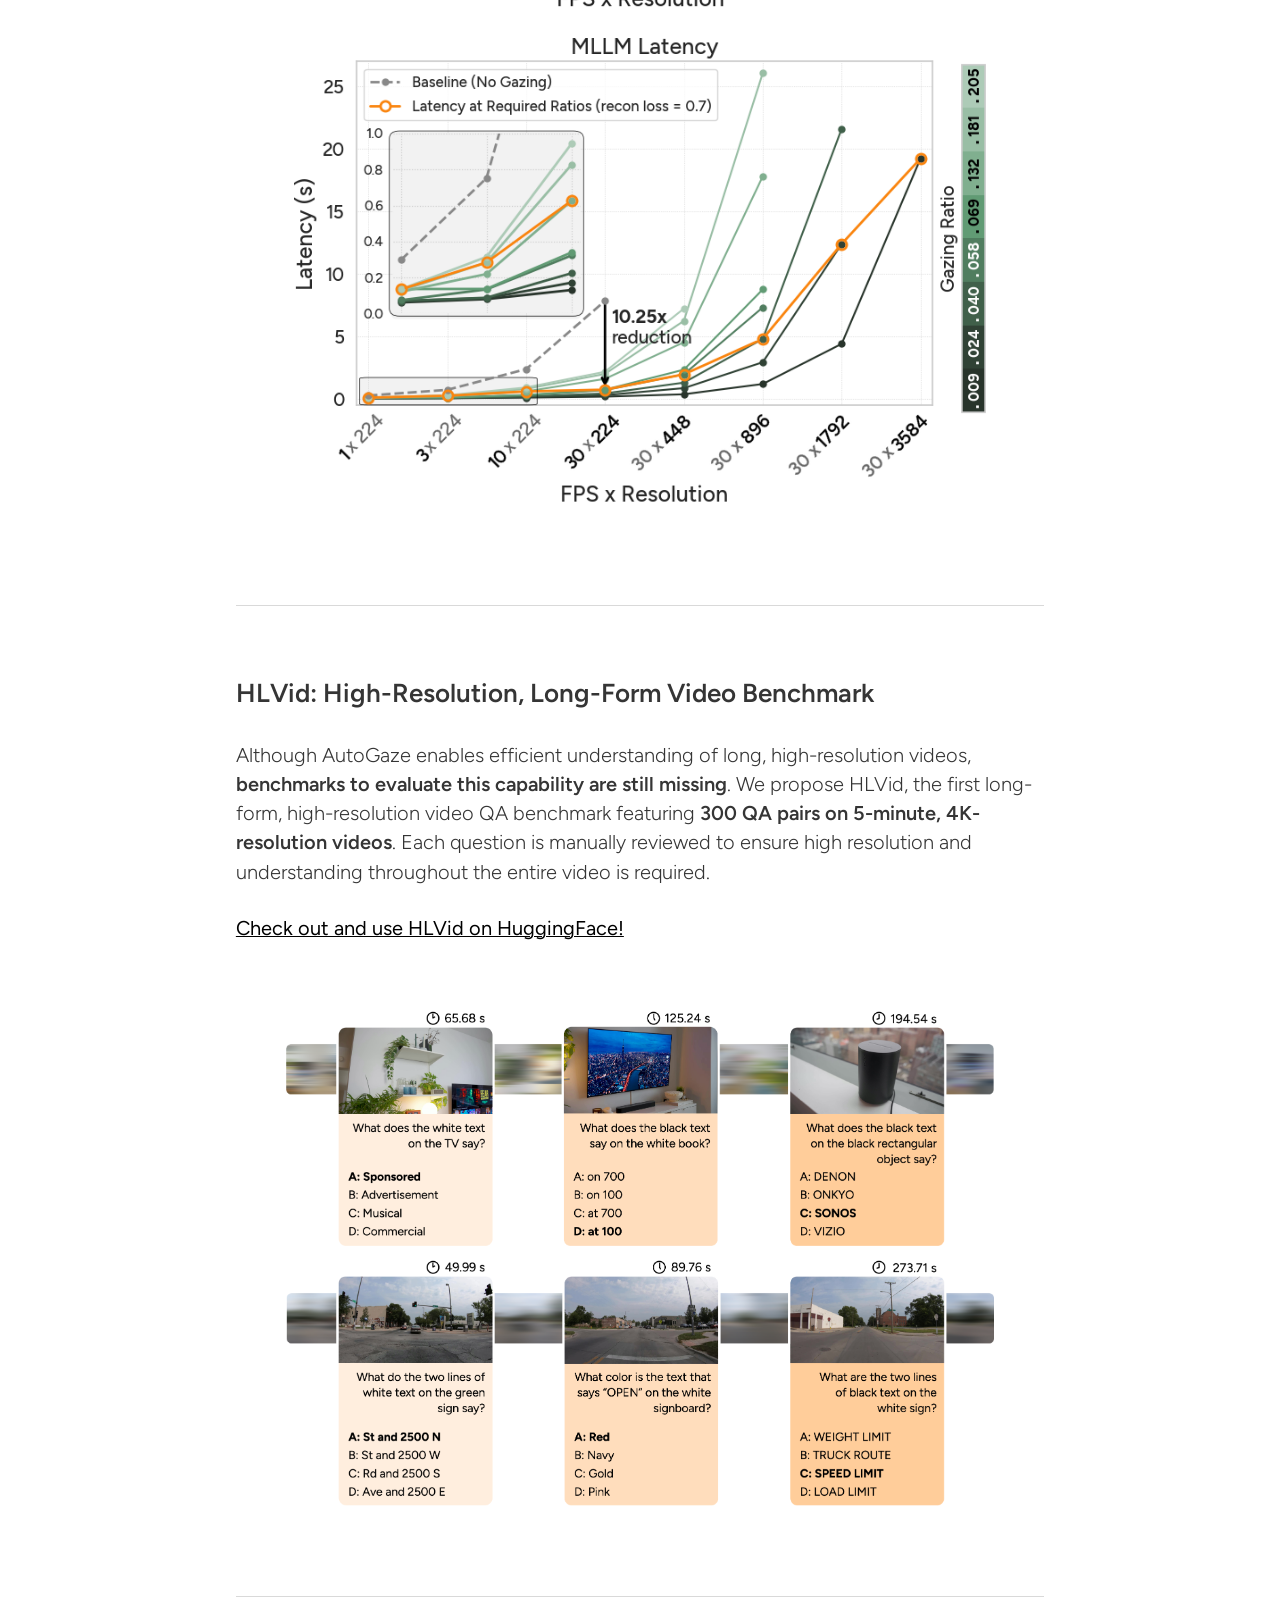
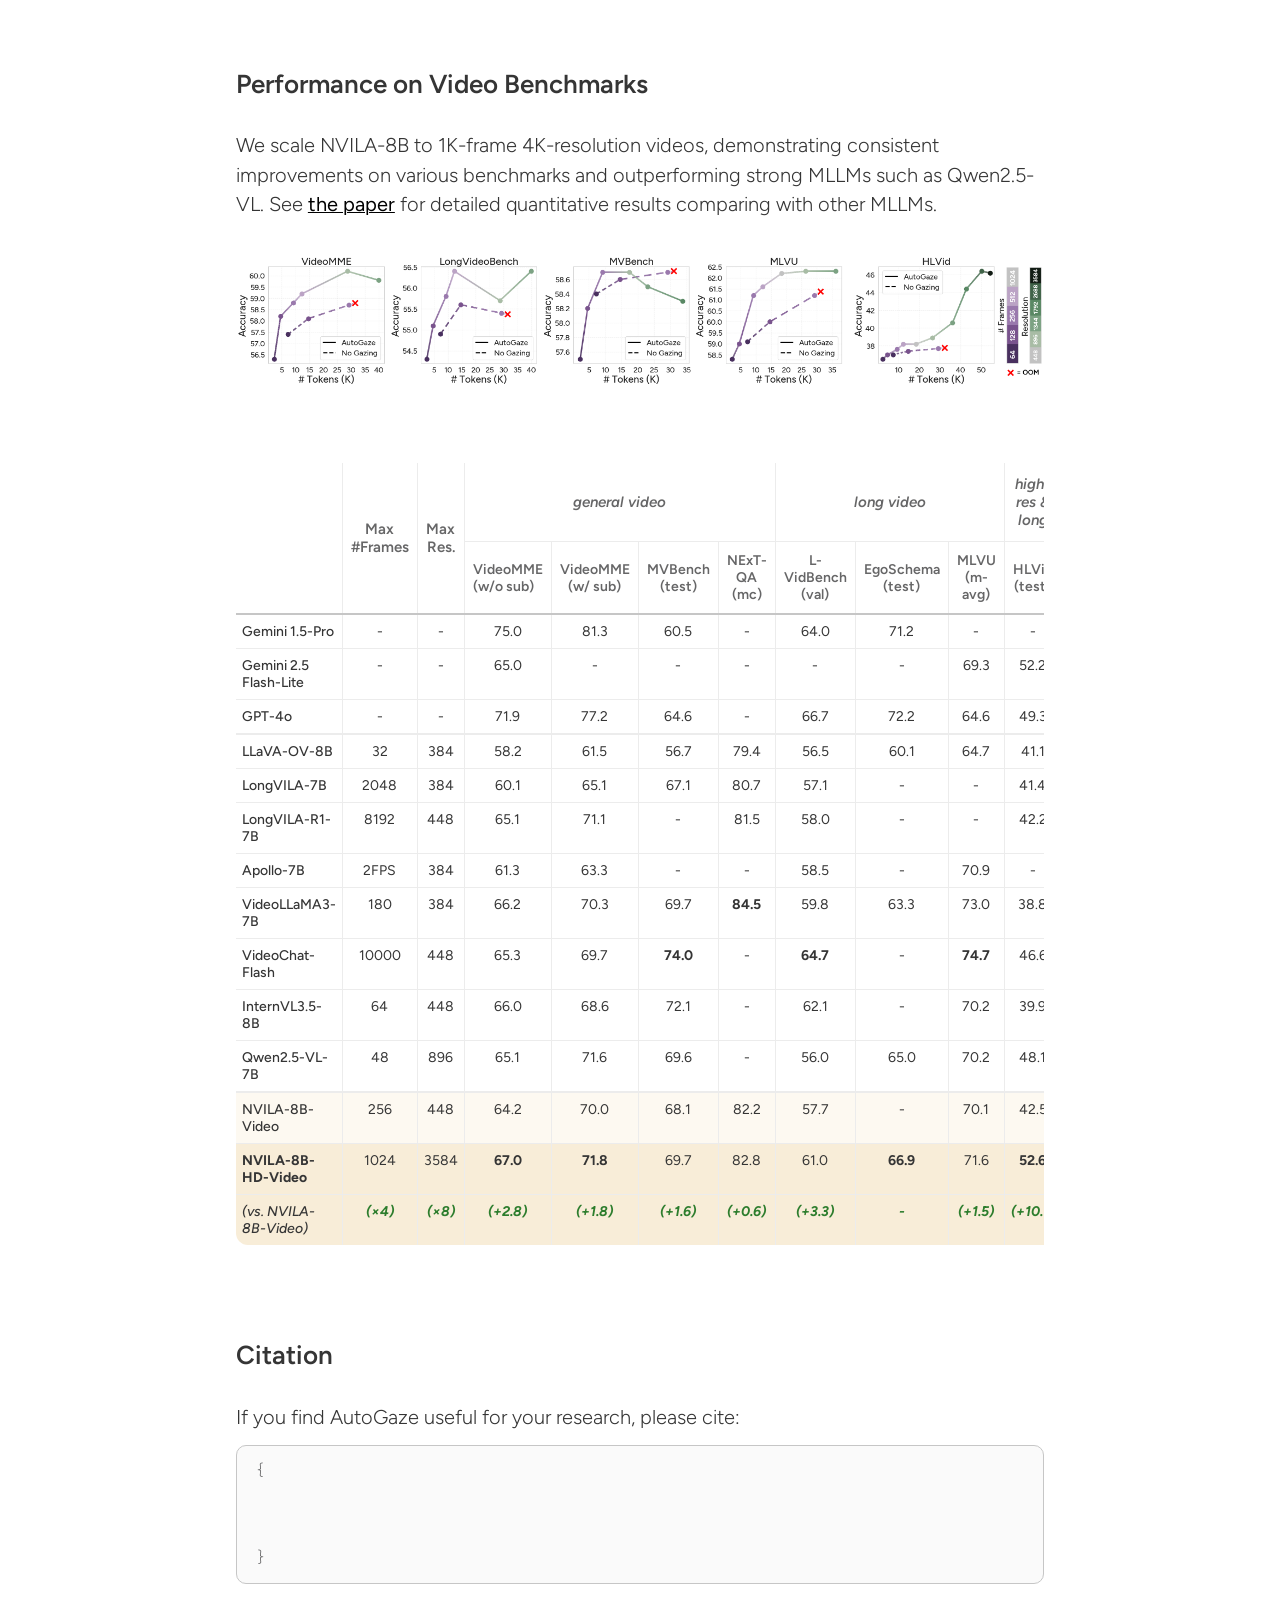
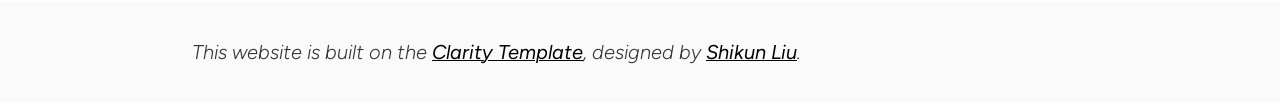
==== commit 36f67332: "commit files" ====
--- a/index.html
+++ b/index.html
@@ -14,13 +14,15 @@
 
     <meta name="twitter:card" content="summary_large_image">
     <meta name="twitter:description" content="AutoGaze: Efficient and Scalable Video Understanding via Autoregressive Gazing">
-    <meta name="twitter:image:src" content="assets/figures/autogaze/teaser_v14.png">
+    <meta name="twitter:image:src" content="assets/figures/autogaze/teaser_v21.png">
 
     <link rel="stylesheet" type="text/css" media="all" href="assets/stylesheets/main_free.css" />
     <link rel="stylesheet" href="https://cdnjs.cloudflare.com/ajax/libs/highlight.js/9.18.1/styles/foundation.min.css">
     <link href="assets/fontawesome-free-6.6.0-web/css/all.min.css" rel="stylesheet">
     <link rel="stylesheet" href="https://cdn.jsdelivr.net/npm/img-comparison-slider@8/dist/styles.css"/>
     <script defer src="https://cdn.jsdelivr.net/npm/img-comparison-slider@8/dist/index.js"></script>
+    <link rel="stylesheet" href="https://unpkg.com/flickity@2/dist/flickity.min.css">
+    <script src="https://unpkg.com/flickity@2/dist/flickity.pkgd.min.js"></script>
     <script src="assets/scripts/navbar.js"></script>
     <script type="text/x-mathjax-config">
         MathJax.Hub.Config({
@@ -46,7 +48,7 @@
         <div class="blog-title">
             <div class="blog-intro">
                 <div class="title-column">
-                    <h1 class="title">Attend Before Attention: <br>Efficient and Scalable Video Understanding via Autoregressive Gazing</h1>
+                    <h1 class="title">Attend Before Attention: <br>Efficient and Scalable Video Understanding<br> via Autoregressive Gazing</h1>
 <!--                    <br>-->
                     <div class="author-list">
                         <div class="author-item"><a href="https://bfshi.github.io/" target="_blank">Baifeng Shi</a>*<sup>1,4</sup></div>
@@ -64,29 +66,31 @@
                         <div class="author-item"><a href="https://hongxu-yin.github.io/" target="_blank">Hongxu Yin</a><sup>†4</sup></div>
                     </div>
                     <br><br>
-                    <p class="author" style="padding-top: 0px;">
-                        <sup>1</sup>UC Berkeley &nbsp; <sup>2</sup>MIT &nbsp; <sup>3</sup>Clarifai &nbsp; <sup>4</sup>NVIDIA
-                    </p>
-                    <p class="author" style="padding-top: 0px; font-size: 14px;">
-                        <sup>*</sup>Equal contribution &nbsp;&nbsp; <sup>†</sup>Equal advising
-                    </p>
+                    <div class="author-meta">
+                        <p class="author">
+                            <sup>1</sup>UC Berkeley &nbsp; <sup>2</sup>MIT &nbsp; <sup>3</sup>Clarifai &nbsp; <sup>4</sup>NVIDIA
+                        </p>
+                        <p class="author">
+                            <sup>*</sup>Equal contribution &nbsp;&nbsp; <sup>†</sup>Equal advising
+                        </p>
+                    </div>
+                </div>
+                <div class="info">
+                    <div>
+                        <a href="#" class="button icon" style="background-color: rgba(0, 0, 0, 0.05)">Paper <i class="fa-solid fa-book-open"></i></a> &nbsp;&nbsp;
+                        <a href="#" class="button icon" style="background-color: rgba(0, 0, 0, 0.05)">Code <i class="fa-solid fa-code"></i></a>  &nbsp;&nbsp;
+                        <a href="https://huggingface.co/datasets/bfshi/HLVid" class="button icon" style="background-color: rgba(0, 0, 0, 0.05)" target="_blank">HLVid Benchmark <i class="fa-solid fa-database"></i></a> &nbsp;&nbsp;
+                        <a href="#" class="button icon" style="background-color: rgba(0, 0, 0, 0.05)">Demo <i class="fa-solid fa-laptop-code"></i></a>
+                    </div>
                 </div>
 
                 <div class="abstract-column">
                     <p class="abstract">
-                        <b>AutoGaze</b> is a lightweight module that removes redundant video patches before being processed downstream by a ViT or MLLM. Trained with next-token prediction and reinforcement learning, AutoGaze autoregressively <b>selects a minimal set of patches that reconstructs the video within some error threshold, eliminating redundancy while preserving information</b>. Empirically, AutoGaze reduces visual tokens by 4-100× and accelerates ViTs and MLLMs by up to 19×, enabling scaling MLLMs to 1K-frame 4K-resolution videos and achieving superior results on video benchmarks.
+                        <b>AutoGaze</b> is a lightweight module that removes redundant video patches before being processed downstream by a ViT or MLLM. Trained with next-token prediction and reinforcement learning, AutoGaze autoregressively <b>selects a minimal set of patches that reconstructs the video, eliminating redundancy while preserving information</b>. Empirically, AutoGaze reduces visual tokens by 4-100× and accelerates ViTs and MLLMs by up to 19×, enabling scaling MLLMs to 1K-frame 4K-resolution videos and achieving superior results on video benchmarks.
                     </p>
                     <p class="abstract">
-                        We also introduce <b>HLVid</b>: the first high-resolution, long-form video QA benchmark with multi-minute 4K videos. On HLVid, an MLLM scaled with AutoGaze outperforms the previous SOTA MLLM by 6.3%.
+                        We also introduce <b>HLVid: the first high-resolution, long-form video QA benchmark</b>. On HLVid, an MLLM scaled with AutoGaze outperforms the previous SOTA MLLM by 6.3%.
                     </p>
-                    <div class="info">
-                        <div>
-                            <a href="#" class="button icon" style="background-color: rgba(0, 0, 0, 0.05)">Paper <i class="fa-solid fa-book-open"></i></a> &nbsp;&nbsp;
-                            <a href="#" class="button icon" style="background-color: rgba(0, 0, 0, 0.05)">Code <i class="fa-solid fa-code"></i></a>  &nbsp;&nbsp;
-                            <a href="https://huggingface.co/datasets/bfshi/HLVid" class="button icon" style="background-color: rgba(0, 0, 0, 0.05)" target="_blank">HLVid Benchmark <i class="fa-solid fa-database"></i></a> &nbsp;&nbsp;
-                            <a href="#" class="button icon" style="background-color: rgba(0, 0, 0, 0.05)">Demo <i class="fa-solid fa-laptop-code"></i></a>
-                        </div>
-                    </div>
                 </div>
             </div>
         </div>
@@ -104,23 +108,22 @@
         </p>
         <br>
         <pre><code class="python">import torch
-from transformers import VivitImageProcessor
-from autogaze.models.autogaze import AutoGaze
-
+from autogaze.datasets.video_utils import transform_video_for_pytorch
+from autogaze.models.autogaze import AutoGazeImageProcessor, AutoGaze
+
+autogaze_transform = AutoGazeImageProcessor.from_pretrained("bfshi/AutoGaze")
 autogaze_model = AutoGaze.from_pretrained("bfshi/AutoGaze")
-autogaze_transform = VivitImageProcessor.from_pretrained("facebook/vit-mae-large",
-                                              size=autogaze_model.scales[-1],
-                                              crop_size=autogaze_model.scales[-1])
+
 # ...prepare video input...
+
+video_input_autogaze = transform_video_for_pytorch(raw_video, autogaze_transform)[None]
 
 with torch.inference_mode():
     gaze_outputs = autogaze_model({"video": video_input_autogaze},
-                      gazing_ratio=0.75,
-                      task_loss_requirement=0.7)</code></pre>
+                                  gazing_ratio=0.75,
+                                  task_loss_requirement=0.7)
+</code></pre>
         <br>
-        <pre><code class="python"># Use HLVid: 4K, long video benchmark
-from datasets import load_dataset
-ds = load_dataset("------")</code></pre>
     </div>
     <div class="container blog main first" id="blog-main">
         <h1>Introduction</h1>
@@ -132,16 +135,15 @@
             In contrast, modern video understanding models still process every pixel in every frame equally, <b>wasting computation due to spatiotemporal redundancy in videos</b>. Thus, these models cannot scale to <em>long-form</em> and <em>high-resolution</em> videos crucial for real-world applications due to computational cost.
         </p>
 
-        <p class="text">
-            We propose <b>AutoGaze, a lightweight model that attends to informative patches and removes redundant ones before passing into a ViT or MLLM</b>. AutoGaze perceives each frame and autoregressively selects a minimal set of multi-scale patches which, along with the selected patches from previous frames, can reconstruct the current frame.
-        </p>
-    </div>
-    <div class="container blog main">
-        <img src="assets/figures/autogaze/teaser_v14.png" style="width: 100%;">
+        <p class="text highlight-box">
+            <b>We propose AutoGaze, a lightweight model that attends to informative patches and removes redundant ones before passing into a ViT or MLLM</b>. AutoGaze perceives each frame and autoregressively selects a minimal set of multi-scale patches which, along with the selected patches from previous frames, can reconstruct the current frame.
+        </p>
+    </div>
+    <div class="container blog main">
+        <img src="assets/figures/autogaze/teaser_v21.png" style="width: 100%;">
         <p class="caption">
             <b>Left: </b> Existing MLLMs either <span id="naive-mllm-label">process all pixels which is inefficient</span>, or <span id="prune-mllm-label">prune tokens only in their LLMs, leaving ViTs the computational bottleneck</span>. In contrast, <span id="autogaze-label">AutoGaze eliminates redundant patches by up to 100× <em>before</em> ViTs, accelerating ViTs and MLLMs by up to 19×</span>.
-        </p>
-        <p class="caption">
+            <br><br>
             <b>Right: </b> This efficiency enables MLLMs with AutoGaze to <b>scale to 1K-frame, 4K-resolution videos and achieve superior performance</b> on HLVid, our new long, high-resolution video benchmark, surpassing prior MLLMs limited to short or low-resolution videos.
         </p>
     </div>
@@ -151,23 +153,30 @@
     <div class="container blog main">
         <h1>Architecture and Training</h1>
         <p class="text">
-            Given an input video, AutoGaze selects a minimal set of patches (i.e., "gazing") which can reconstruct the video within some user-specified reconstruction loss threshold or patch budget.
-            The model is made up of a convolutional encoder and autoregressive transformer decoder, totaling 3M parameters. The decoder's vocabulary includes patches from four scales, letting the decoder select different scales for regions with different level of detail and reducing patches while preserving reconstruction quality.
-        </p>
-    </div>
-    <div class="container blog main">
+            Given an input video, <span class="inline-highlight" data-figure="arch-fig" data-regions="region-middle">AutoGaze selects a minimal set of patches which reconstructs the video</span> within some user-specified reconstruction loss threshold or patch budget.
+            The model is made up of a convolutional encoder and autoregressive transformer decoder, totaling 3M parameters. The decoder's vocabulary includes <span class="inline-highlight" data-figure="arch-fig" data-regions="region-left">patches from four scales</span>, letting it select different scales for regions with different levels of detail and reducing patches while preserving reconstruction quality.
+        </p>
+<!--    <div class="container blog main">-->
 <!--        <h2>Training Pipeline</h2>-->
         <p class="text">
-            AutoGaze is trained in two stages: we first pre-train with next-token prediction (NTP) on ground-truth gazing sequences, then further post-train AutoGaze using RL with reconstruction reward to discover gazing sequences with lower reconstruction loss.
+            <span class="inline-highlight" data-figure="arch-fig" data-regions="region-right">AutoGaze is trained in two stages:</span> we first pre-train with next-token prediction (NTP) on ground-truth gazing sequences, then further post-train AutoGaze using RL with reconstruction reward to discover gazing sequences with lower reconstruction loss.
         </p>
         <br>
-        <img src="assets/figures/autogaze/architecture_v15.png" style="width: 100%;">
-        <p class="caption">
-            <b>Left & Middle: </b> Given a video, AutoGaze processes each frame and outputs indices of multi-scale patches based on the history of frames and selected patches. Once AutoGaze believes the previously-gazed patches are sufficient to reconstruct the current frame, it automatically stops gazing and moves to the next frame.
-        </p>
-        <p class="caption">
-        <b>Right: </b> AutoGaze is trained in two stages: next-token-prediction pre-training on collected gazing sequences, and RL post-training with reconstruction reward.
-        </p>
+        <div class="figure-wrapper" id="arch-fig">
+            <img src="assets/figures/autogaze/architecture_v15.png" style="width: 100%;">
+            <svg class="fig-dim-svg" xmlns="http://www.w3.org/2000/svg">
+                <rect class="region-border" data-region="region-left"   x="1%"   y="1%" width="22%"  height="98%" fill="transparent" stroke="#e1b76e" stroke-width="0" rx="12"/>
+                <rect class="region-border" data-region="region-middle" x="24%"  y="1%" width="58%"  height="98%" fill="transparent" stroke="#e1b76e" stroke-width="0" rx="12"/>
+                <rect class="region-border" data-region="region-right"  x="83%"  y="1%" width="17%"  height="98%" fill="transparent" stroke="#e1b76e" stroke-width="0" rx="12"/>
+            </svg>
+        </div>
+<!--        <p class="caption">-->
+<!--            <b>Left & Middle: </b> Given a video, AutoGaze processes each frame and outputs indices of multi-scale patches based on the history of frames and selected patches. Once AutoGaze believes the previously-gazed patches are sufficient to reconstruct the current frame, it automatically stops gazing and moves to the next frame.-->
+<!--        </p>-->
+<!--        <p class="caption">-->
+<!--        <b>Right: </b> AutoGaze is trained in two stages: next-token-prediction pre-training on collected gazing sequences, and RL post-training with reconstruction reward.-->
+<!--        </p>-->
+<!--    </div>-->
     </div>
     <div class="container blog main">
         <hr class="section-divider">
@@ -178,9 +187,20 @@
             For each example below, we show the original video, gazed patches from two scales, and reconstructed video.
         </p>
         <p class="text">
-            In general, AutoGaze can 1) focus on moving objects while removing redundancy in static regions <b>(a-e)</b>, 2) adapt to scene changes by selecting more patches <b>(c, e)</b>, and 3) distribute attention with different granularity based on detailedness <b>(c, f)</b>. This allows AutoGaze to select a small ratio of patches (gazing ratio) without much information loss, as reflected by the reconstruction quality.
-        </p>
-    <img src="assets/figures/autogaze/main_results.png" style="width: 100%;">
+            In general, AutoGaze can <span class="inline-highlight" data-figure="results-fig" data-regions="panel-a,panel-b,panel-c,panel-d,panel-e">1) focus on moving objects while removing redundancy in static regions</span>, <span class="inline-highlight" data-figure="results-fig" data-regions="panel-c,panel-e">2) adapt to scene changes</span> by selecting more patches, and <span class="inline-highlight" data-figure="results-fig" data-regions="panel-c,panel-f">3) use different scales</span> based on level of detail. This allows AutoGaze to select a small ratio of patches (gazing ratio) without much information loss, as reflected by the reconstruction quality.
+        </p>
+        <br>
+    <div class="figure-wrapper" id="results-fig">
+        <img src="assets/figures/autogaze/main_results.png" style="width: 100%;">
+        <svg class="fig-dim-svg" xmlns="http://www.w3.org/2000/svg">
+            <rect class="region-border" data-region="panel-a" x="0.5%"    y="1%"   width="32.3%" height="48%"  fill="transparent" stroke="#e1b76e" stroke-width="0" rx="12"/>
+            <rect class="region-border" data-region="panel-b" x="33.8%"   y="1%"   width="32.3%" height="48%"  fill="transparent" stroke="#e1b76e" stroke-width="0" rx="12"/>
+            <rect class="region-border" data-region="panel-c" x="67.1%"   y="1%"   width="32.4%" height="48%"  fill="transparent" stroke="#e1b76e" stroke-width="0" rx="12"/>
+            <rect class="region-border" data-region="panel-d" x="0.5%"    y="51%"  width="32.3%" height="48%"  fill="transparent" stroke="#e1b76e" stroke-width="0" rx="12"/>
+            <rect class="region-border" data-region="panel-e" x="33.8%"   y="51%"  width="32.3%" height="48%"  fill="transparent" stroke="#e1b76e" stroke-width="0" rx="12"/>
+            <rect class="region-border" data-region="panel-f" x="67.1%"   y="51%"  width="32.4%" height="48%"  fill="transparent" stroke="#e1b76e" stroke-width="0" rx="12"/>
+        </svg>
+    </div>
     </div>
     <div class="container blog main">
         <hr class="section-divider">
@@ -228,17 +248,25 @@
     <div class="container blog main">
         <h1>Generalization to Out-of-Distribution Videos</h1>
         <p class="text">
-            AutoGaze successfully generalizes to unconventional scenarios including CCTV footage, robot videos, and videos with constantly swapping foreground objects. Across different style transfers, AutoGaze also maintains consistent gazing patterns, continuing to track changing regions.
-        </p>
-    </div>
-        <div class="container blog main">
-            <img src="assets/figures/autogaze/autogaze_ood_semantics.png" style="width: 100%;">
+            AutoGaze successfully generalizes to unconventional scenarios including CCTV footage, robot videos, and videos with constantly swapping foreground objects.
+        </p>
+    </div>
+
+    <div class="container blog main">
+        <div class="ood-carousel-container">
+            <div class="ood-flickity">
+                <div class="carousel-cell">
+                    <img src="assets/figures/autogaze/autogaze_ood_semantics_1.png" alt="OOD Semantics - CCTV">
+                </div>
+                <div class="carousel-cell">
+                    <img src="assets/figures/autogaze/autogaze_ood_semantics_2.png" alt="OOD Semantics - Robot">
+                </div>
+                <div class="carousel-cell">
+                    <img src="assets/figures/autogaze/autogaze_ood_semantics_3.png" alt="OOD Semantics - Comparison">
+                </div>
+            </div>
         </div>
-
-        <div class="container blog main">
-            <img src="assets/figures/autogaze/autogaze_ood_style.png" style="width: 100%;">
-        </div>
-
+    </div>
     <div class="container blog main">
         <hr class="section-divider">
     </div>
@@ -259,25 +287,31 @@
 
         <p class="text">
             There is a trade-off between gazing ratio and reconstruction loss: videos with higher FPS or resolution need lower gazing ratio to reach the same reconstruction quality.
-            We find that a reconstruction loss threshold of 0.7 usually leads to <b>less than 0.5% performance degradation across benchmarks while allowing videos to be represented with 4×-100× fewer patches</b>.
-        </p>
-    </div>
-
-    <div class="container blog main">
-        <img src="assets/figures/autogaze/loss_recon_cut.png" style="width: 70%">
+            We find that a reconstruction loss threshold of 0.7 usually leads to <b><0.5% performance drop while allowing videos to be represented with 4×-100× fewer patches</b>.
+        </p>
+    </div>
+
+    <div class="container blog main">
+        <img src="assets/figures/autogaze/loss_recon_cut.png" style="width: 100%">
     </div>
 
     <div class="container blog main">
         <h2>What speedups do we get?</h2>
         <p class="text">
-            When using the gazing ratio required for a reconstruction loss of 0.7, AutoGaze achieves up to 19× and 10× speedup for ViTs and MLLMs respectively, enabling scaling to 4K resolution. See below for latency plots for ending one second of video with varying FPS and resolution.
-        </p>
-    </div>
-
-    <div class="container blog main">
-        <div class="columns-2">
-            <img src="assets/figures/autogaze/latency_vision.png">
-            <img src="assets/figures/autogaze/latency_llm.png">
+            When using the gazing ratio required for a reconstruction loss of 0.7, <b>AutoGaze achieves up to 19× and 10× speedup for ViTs and MLLMs, enabling scaling to 4K resolution</b>. Below, we show latency plots for one second of video with varying FPS and resolution.
+        </p>
+    </div>
+
+    <div class="container blog main">
+        <div class="latency-carousel-container">
+            <div class="latency-flickity">
+                <div class="carousel-cell">
+                    <img src="assets/figures/autogaze/latency_vision.png" alt="Vision Latency">
+                </div>
+                <div class="carousel-cell">
+                    <img src="assets/figures/autogaze/latency_llm.png" alt="LLM Latency">
+                </div>
+            </div>
         </div>
     </div>
     <div class="container blog main">
@@ -291,9 +325,19 @@
         <p class="text">
             <a href="">Check out and use HLVid on HuggingFace!</a>
         </p>
-
-        <pre><code class="python">from datasets import load_dataset
-ds = load_dataset("bfshi/HLVid")</code></pre>
+    </div>
+
+    <div class="container blog main">
+        <div class="hlvid-carousel-container">
+            <div class="hlvid-flickity">
+                <div class="carousel-cell">
+                    <img src="assets/figures/autogaze/hlvid1.png" alt="HLVid Example 1">
+                </div>
+                <div class="carousel-cell">
+                    <img src="assets/figures/autogaze/hlvid2.png" alt="HLVid Example 2">
+                </div>
+            </div>
+        </div>
     </div>
     <div class="container blog main">
         <hr class="section-divider">
@@ -412,7 +456,7 @@
                         <td>58.0</td>
                         <td>-</td>
                         <td>-</td>
-                        <td>-</td>
+                        <td>42.2</td>
                     </tr>
                     <tr class="gradient-light">
                         <td>Apollo-7B</td>
@@ -495,8 +539,8 @@
                         <td>70.1</td>
                         <td>42.5</td>
                     </tr>
-                    <tr class="gradient-dark highlight-row">
-                        <td>NVILA-8B-AutoGaze-Video</td>
+                    <tr class="gradient-dark">
+                        <td><strong>NVILA-8B-HD-Video</strong></td>
                         <td>1024</td>
                         <td>3584</td>
                         <td><strong>67.0</strong></td>
@@ -539,7 +583,8 @@
     </div>
 
     <!-- Footer Page -->
-    <footer style="background: linear-gradient(180deg, var(--gradient-end), var(--gradient-start));">
+    <footer>
+<!--        style="background: linear-gradient(180deg, var(&#45;&#45;gradient-end), var(&#45;&#45;gradient-start));">-->
         <div class="container">
             <p>
                 This website is built on the <a href="https://shikun.io/projects/clarity">Clarity Template</a>, designed by <a href="https://shikun.io/">Shikun Liu</a>.
@@ -550,5 +595,264 @@
     <script src="https://cdnjs.cloudflare.com/ajax/libs/highlight.js/9.18.1/highlight.min.js"></script>
     <script>hljs.initHighlightingOnLoad();</script>
     <script src="assets/scripts/main.js"></script>
+    <script>
+        // Dim rects keyed by active regions (matching data-regions exactly).
+        // Each entry is an explicit array of {x,y,w,h} rects (% values) to shade,
+        // or {type:'poly', points:[[x,y],...], rounded:[indices]} for L-shapes etc.
+        // Individual and compound cases are defined separately so they can be tuned independently.
+        var spanDimRects = {
+            'arch-fig': {
+                // active=middle → dim left (individual) + right (individual)
+                'region-middle': [
+                    {x: 1,    y: 0, w: 22.5,  h: 100},
+                    {x: 82.5, y: 0, w: 16.25, h: 100}
+                ],
+                // active=left → dim middle+right as one seamless compound rect
+                'region-left': [
+                    {x: 23.5, y: 0, w: 76.5, h: 100}
+                ],
+                // active=right → dim left+middle as one seamless compound rect
+                'region-right': [
+                    {x: 1, y: 0, w: 82, h: 100}
+                ]
+            },
+            'results-fig': {
+                // active=a-e → dim only panel-f
+                'panel-a,panel-b,panel-c,panel-d,panel-e': [
+                    {x: 66.7, y: 50, w: 33.3, h: 50}
+                ],
+                // active=c,e → dim a+b+d as L-shape (rounded outside, sharp inside corners) + f rect
+                'panel-c,panel-e': [
+                    {type: 'poly',
+                     points: [[0,0],[66.7,0],[66.7,50],[33.3,50],[33.3,100],[0,100]],
+                     rounded: [0,1,4,5]},
+                    {x: 66.7, y: 50, w: 33.3, h: 50}
+                ],
+                // active=c,f → dim a+b+d+e merged into left 2/3 tall rect
+                'panel-c,panel-f': [
+                    {x: 0, y: 0, w: 66.7, h: 100}
+                ],
+                // Individual panel hover dimming
+                'panel-a': [
+                    {x: 33.3, y: 0, w: 66.7, h: 100},  // right 2/3
+                    {x: 0, y: 50, w: 33.3, h: 50}      // panel-d
+                ],
+                'panel-b': [
+                    {x: 0, y: 0, w: 33.3, h: 100},     // left column (a+d)
+                    {x: 66.7, y: 0, w: 33.3, h: 100},  // right column (c+f)
+                    {x: 33.3, y: 50, w: 33.3, h: 50}   // panel-e
+                ],
+                'panel-c': [
+                    {x: 0, y: 0, w: 66.7, h: 100},     // left 2/3 (a+b+d+e)
+                    {x: 66.7, y: 50, w: 33.3, h: 50}   // panel-f
+                ],
+                'panel-d': [
+                    {x: 0, y: 0, w: 100, h: 50},       // entire top row
+                    {x: 33.3, y: 50, w: 66.7, h: 50}   // e+f
+                ],
+                'panel-e': [
+                    {x: 0, y: 0, w: 33.3, h: 100},     // left column (a+d)
+                    {x: 66.7, y: 0, w: 33.3, h: 100},  // right column (c+f)
+                    {x: 33.3, y: 0, w: 33.3, h: 50}    // panel-b
+                ],
+                'panel-f': [
+                    {x: 0, y: 0, w: 66.7, h: 100},     // left 2/3 (a+b+d+e)
+                    {x: 66.7, y: 0, w: 33.3, h: 50}    // panel-c
+                ]
+            }
+        };
+
+        var DIM_RX = 12; // corner radius in pixels, matching border rects
+
+        // Build an SVG path d-string for a polygon where only corners at `roundedIndices`
+        // get a quadratic-bezier arc of radius `r` pixels; others are sharp.
+        // `points` is array of [xPct, yPct], converted to px using svgW/svgH.
+        function makeRoundedPolyPath(points, roundedIndices, svgW, svgH, r) {
+            var n = points.length;
+            // Convert to absolute px
+            var px = points.map(function(p) {
+                return [p[0] / 100 * svgW, p[1] / 100 * svgH];
+            });
+            var rounded = roundedIndices;
+            function isRounded(i) { return rounded.indexOf(i) !== -1; }
+            // For each vertex, compute the two trim points (where line meets arc tangent)
+            function trimPt(cur, prev, next) {
+                var dx1 = prev[0] - cur[0], dy1 = prev[1] - cur[1];
+                var d1 = Math.sqrt(dx1*dx1 + dy1*dy1);
+                var dx2 = next[0] - cur[0], dy2 = next[1] - cur[1];
+                var d2 = Math.sqrt(dx2*dx2 + dy2*dy2);
+                var trim = Math.min(r, d1/2, d2/2);
+                return [
+                    [cur[0] + dx1/d1*trim, cur[1] + dy1/d1*trim],
+                    [cur[0] + dx2/d2*trim, cur[1] + dy2/d2*trim]
+                ];
+            }
+            var d = '';
+            for (var i = 0; i < n; i++) {
+                var prev = px[(i - 1 + n) % n];
+                var cur  = px[i];
+                var next = px[(i + 1) % n];
+                if (isRounded(i)) {
+                    var tp = trimPt(cur, prev, next);
+                    var enterPt = tp[0]; // point on edge coming into this corner
+                    var exitPt  = tp[1]; // point on edge going out of this corner
+                    if (i === 0) {
+                        d += 'M ' + enterPt[0].toFixed(2) + ' ' + enterPt[1].toFixed(2) + ' ';
+                    } else {
+                        d += 'L ' + enterPt[0].toFixed(2) + ' ' + enterPt[1].toFixed(2) + ' ';
+                    }
+                    // Quadratic bezier: control point is the corner itself
+                    d += 'Q ' + cur[0].toFixed(2) + ' ' + cur[1].toFixed(2) + ' '
+                              + exitPt[0].toFixed(2) + ' ' + exitPt[1].toFixed(2) + ' ';
+                } else {
+                    // Sharp corner
+                    if (i === 0) {
+                        d += 'M ' + cur[0].toFixed(2) + ' ' + cur[1].toFixed(2) + ' ';
+                    } else {
+                        d += 'L ' + cur[0].toFixed(2) + ' ' + cur[1].toFixed(2) + ' ';
+                    }
+                }
+            }
+            // Close: line back to start
+            // If vertex 0 was rounded, we need to close to its enterPt (which was the M point)
+            // The path already closes naturally with Z
+            d += 'Z';
+            return d;
+        }
+
+        // Create a dim SVG element (rect or poly path) and return it.
+        function createDimShape(svg, shape) {
+            var NS = 'http://www.w3.org/2000/svg';
+            var el;
+            if (shape.type === 'poly') {
+                var w = svg.clientWidth  || svg.getBoundingClientRect().width;
+                var h = svg.clientHeight || svg.getBoundingClientRect().height;
+                el = document.createElementNS(NS, 'path');
+                el.setAttribute('d', makeRoundedPolyPath(shape.points, shape.rounded, w, h, DIM_RX));
+            } else {
+                el = document.createElementNS(NS, 'rect');
+                el.setAttribute('x', shape.x + '%');
+                el.setAttribute('y', shape.y + '%');
+                el.setAttribute('width', shape.w + '%');
+                el.setAttribute('height', shape.h + '%');
+                el.setAttribute('rx', DIM_RX);
+            }
+            el.setAttribute('fill', 'rgba(255,255,255,0.7)');
+            el.style.pointerEvents = 'none';
+            el.style.opacity = '0';
+            el.style.transition = 'opacity 0.2s ease';
+            el.classList.add('dynamic-dim');
+            // Trigger fade-in animation
+            setTimeout(function() { el.style.opacity = '1'; }, 10);
+            return el;
+        }
+
+        document.querySelectorAll('.inline-highlight[data-figure]').forEach(function(span) {
+            var figId = span.dataset.figure;
+            var activeRegions = span.dataset.regions;
+            var figWrapper = document.getElementById(figId);
+            var svg = figWrapper.querySelector('.fig-dim-svg');
+
+            span.addEventListener('mouseenter', function() {
+                svg.querySelectorAll('.dynamic-dim').forEach(function(el) { el.remove(); });
+                var shapes = (spanDimRects[figId] || {})[activeRegions] || [];
+                shapes.forEach(function(shape) {
+                    var el = createDimShape(svg, shape);
+                    svg.insertBefore(el, svg.firstChild);
+                });
+                var activeArr = activeRegions.split(',');
+                figWrapper.querySelectorAll('.region-border').forEach(function(el) {
+                    el.style.strokeOpacity = activeArr.indexOf(el.dataset.region) !== -1 ? '1' : '0';
+                });
+            });
+
+            span.addEventListener('mouseleave', function() {
+                svg.querySelectorAll('.dynamic-dim').forEach(function(el) { el.remove(); });
+                figWrapper.querySelectorAll('.region-border').forEach(function(el) {
+                    el.style.strokeOpacity = '0';
+                });
+            });
+        });
+
+        // Reverse hover: region -> text highlighting
+        document.querySelectorAll('.region-border').forEach(function(regionRect) {
+            var regionName = regionRect.dataset.region;
+            var figWrapper = regionRect.closest('.figure-wrapper');
+            var figId = figWrapper.id;
+            var svg = figWrapper.querySelector('.fig-dim-svg');
+
+            regionRect.addEventListener('mouseenter', function() {
+                // Reset ALL regions in this figure first
+                figWrapper.querySelectorAll('.region-border').forEach(function(el) {
+                    el.style.strokeOpacity = '0';
+                });
+
+                // Show only this region's border
+                regionRect.style.strokeOpacity = '1';
+
+                // Add dimming rectangles for non-hovered regions
+                svg.querySelectorAll('.dynamic-dim').forEach(function(el) { el.remove(); });
+                var shapes = (spanDimRects[figId] || {})[regionName] || [];
+                shapes.forEach(function(shape) {
+                    var el = createDimShape(svg, shape);
+                    svg.insertBefore(el, svg.firstChild);
+                });
+
+                // Highlight corresponding text spans
+                document.querySelectorAll('.inline-highlight[data-figure="' + figId + '"]').forEach(function(span) {
+                    var regions = span.dataset.regions.split(',');
+                    if (regions.indexOf(regionName) !== -1) {
+                        span.classList.add('region-hovered');
+                    }
+                });
+            });
+
+            regionRect.addEventListener('mouseleave', function() {
+                // Hide the border
+                regionRect.style.strokeOpacity = '0';
+                // Fade out dimming rectangles
+                svg.querySelectorAll('.dynamic-dim').forEach(function(el) {
+                    el.style.opacity = '0';
+                    setTimeout(function() { el.remove(); }, 200);
+                });
+                // Don't hide the entire SVG - let other regions stay hoverable
+
+                // Remove highlight from text
+                document.querySelectorAll('.inline-highlight.region-hovered').forEach(function(span) {
+                    span.classList.remove('region-hovered');
+                });
+            });
+        });
+
+        // OOD Carousel - Flickity initialization
+        var oodFlickity = new Flickity('.ood-flickity', {
+            cellAlign: 'center',
+            contain: true,
+            prevNextButtons: true,
+            pageDots: false,
+            wrapAround: true,
+            imagesLoaded: true
+        });
+
+        // Latency Carousel - Flickity initialization
+        var latencyFlickity = new Flickity('.latency-flickity', {
+            cellAlign: 'center',
+            contain: true,
+            prevNextButtons: true,
+            pageDots: false,
+            wrapAround: true,
+            imagesLoaded: true
+        });
+
+        // HLVid Carousel - Flickity initialization
+        var hlvidFlickity = new Flickity('.hlvid-flickity', {
+            cellAlign: 'center',
+            contain: true,
+            prevNextButtons: true,
+            pageDots: false,
+            wrapAround: true,
+            imagesLoaded: true
+        });
+    </script>
 </body>
 </html>
--- a/assets/stylesheets/main_free.css
+++ b/assets/stylesheets/main_free.css
@@ -92,8 +92,8 @@
 }
 
 .container {
-  padding-right: calc(6vw - (100vw - 100%));
-  padding-left: 6vw;
+  padding-right: calc(9vw - (100vw - 100%));
+  padding-left: 9vw;
   flex: 1;
 }
 
@@ -126,16 +126,16 @@
     font-weight: 700;
     line-height: 1.2;
     padding: 1.5vh 0;
-    font-size: 15px;
+    font-size: 17px;
   }
 }
 @media screen and (min-width: 769px) {
   .container {
-    padding-right: calc(6.5vw - (100vw - 100%));
-    padding-left: 6.5vw;
+    padding-right: calc(9.5vw - (100vw - 100%));
+    padding-left: 9.5vw;
   }
   a, p, td, th, tr, code, pre, ol, ul, li, div {
-    font-size: 14px;
+    font-size: 16px;
   }
   h1 {
     font-size: 22px;
@@ -158,16 +158,16 @@
     font-weight: 700;
     line-height: 1.2;
     padding: 2vh 0;
-    font-size: 15px;
+    font-size: 17px;
   }
 }
 @media screen and (min-width: 992px) {
   .container {
-    padding-right: calc(12vw - (100vw - 100%));
-    padding-left: 12vw;
+    padding-right: calc(15vw - (100vw - 100%));
+    padding-left: 15vw;
   }
   a, p, td, th, tr, code, pre, ol, ul, li, div {
-    font-size: 14px;
+    font-size: 16px;
   }
   h1 {
     font-size: 22px;
@@ -190,16 +190,16 @@
     font-weight: 700;
     line-height: 1.2;
     padding: 1vh 0;
-    font-size: 15px;
+    font-size: 17px;
   }
 }
 @media screen and (min-width: 1200px) {
   .container {
-    padding-right: calc(15vw - (100vw - 100%));
-    padding-left: 15vw;
+    padding-right: calc(18vw - (100vw - 100%));
+    padding-left: 18vw;
   }
   a, p, td, th, tr, code, pre, ol, ul, li, div {
-    font-size: 15px;
+    font-size: 17px;
   }
   h1 {
     font-size: 32px;
@@ -227,8 +227,8 @@
 }
 @media screen and (min-width: 1600px) {
   .container {
-    padding-right: calc(18vw - (100vw - 100%));
-    padding-left: 18vw;
+    padding-right: calc(21vw - (100vw - 100%));
+    padding-left: 21vw;
   }
   a, p, td, th, tr, code, pre, ol, ul, li, div {
     font-size: 18px;
@@ -259,8 +259,8 @@
 }
 @media screen and (min-width: 2000px) {
   .container {
-    padding-right: calc(22vw - (100vw - 100%));
-    padding-left: 22vw;
+    padding-right: calc(25vw - (100vw - 100%));
+    padding-left: 25vw;
   }
   a, p, td, th, tr, code, pre, ol, ul, li, div {
     font-size: 18px;
@@ -291,8 +291,8 @@
 }
 @media screen and (min-width: 2400px) {
   .container {
-    padding-right: calc(24vw - (100vw - 100%));
-    padding-left: 24vw;
+    padding-right: calc(27vw - (100vw - 100%));
+    padding-left: 27vw;
   }
   a, p, td, th, tr, code, pre, ol, ul, li, div {
     font-size: 20px;
@@ -323,8 +323,8 @@
 }
 @media screen and (min-width: 3200px) {
   .container {
-    padding-right: calc(32vw - (100vw - 100%));
-    padding-left: 28vw;
+    padding-right: calc(35vw - (100vw - 100%));
+    padding-left: 31vw;
   }
 }
 footer {
@@ -360,8 +360,8 @@
 div.container.blog#first-content {
   padding-top: 2vh;
   background-color: #f6f6f6;
-  padding-right: calc(5.1vw - (100vw - 100%));
-  padding-left: 5.1vw;
+  padding-right: calc(9.171vw - (100vw - 100%));
+  padding-left: 9.171vw;
 }
 div.container.blog#first-content div.blog-title {
   display: grid;
@@ -546,11 +546,11 @@
 @media screen and (min-width: 769px) {
   div.container.blog#first-content {
     padding-top: 3vh;
-    padding-right: calc(5.525vw - (100vw - 100%));
-    padding-left: 5.525vw;
+    padding-right: calc(9.68525vw - (100vw - 100%));
+    padding-left: 9.68525vw;
   }
   div.container.blog#first-content div.blog-title {
-    grid-template-columns: 1fr 1fr;
+    grid-template-columns: 1fr;
     column-gap: 2vw;
   }
   div.container.blog#first-content div.blog-title .blog-cover {
@@ -586,10 +586,10 @@
     margin-top: 2vh;
   }
   div.container.blog.main {
-    padding: 1vh 7.5vw;
+    padding: 1vh 9.68525vw;
   }
   div.container.blog.main.comment {
-    padding-left: 15vw;
+    padding-left: 18vw;
     padding-right: 0vw;
     display: grid;
     grid-template-columns: 70vw 13vw;
@@ -598,23 +598,23 @@
     display: none;
   }
   div.container.blog.large {
-    padding: 1vh 10vw;
+    padding: 1vh 13vw;
   }
   div.container.blog.extra-large {
-    padding: 1vh 8vw;
+    padding: 1vh 11vw;
   }
   div.container.blog.extra-extra-large {
-    padding: 1vh 8vw;
+    padding: 1vh 11vw;
   }
 }
 @media screen and (min-width: 992px) {
   div.container.blog#first-content {
     padding-top: 4vh;
-    padding-right: calc(10.2vw - (100vw - 100%));
-    padding-left: 10.2vw;
+    padding-right: calc(15.342vw - (100vw - 100%));
+    padding-left: 15.342vw;
   }
   div.container.blog#first-content div.blog-title {
-    grid-template-columns: 1fr 1fr;
+    grid-template-columns: 1fr;
     column-gap: 3vw;
   }
   div.container.blog#first-content div.blog-title .blog-intro {
@@ -636,10 +636,10 @@
     margin-top: 3vh;
   }
   div.container.blog.main {
-    padding: 1.5vh 10vw;
+    padding: 1.5vh 15.342vw;
   }
   div.container.blog.main.comment {
-    padding-left: 20vw;
+    padding-left: 23vw;
     padding-right: 0vw;
     display: grid;
     grid-template-columns: 60vw 18vw;
@@ -648,23 +648,23 @@
     display: none;
   }
   div.container.blog.large {
-    padding: 1.5vh 10.2vw;
+    padding: 1.5vh 13.2vw;
   }
   div.container.blog.extra-large {
-    padding: 1.5vh 10.2vw;
+    padding: 1.5vh 13.2vw;
   }
   div.container.blog.extra-extra-large {
-    padding: 1.5vh 10.2vw;
+    padding: 1.5vh 13.2vw;
   }
 }
 @media screen and (min-width: 1200px) {
   div.container.blog#first-content {
     padding-top: 6vh;
-    padding-right: calc(12.75vw - (100vw - 100%));
-    padding-left: 12.75vw;
+    padding-right: calc(18.4275vw - (100vw - 100%));
+    padding-left: 18.4275vw;
   }
   div.container.blog#first-content div.blog-title {
-    grid-template-columns: 1fr 1fr;
+    grid-template-columns: 1fr;
     column-gap: 4vw;
   }
   div.container.blog#first-content div.blog-title .blog-intro {
@@ -686,81 +686,35 @@
     margin-top: 4vh;
   }
   div.container.blog.main {
-    padding: 2vh 12.75vw;
-  }
-  div.container.blog.main.comment {
-    padding-left: 24vw;
-    padding-right: 0vw;
-    display: grid;
-    grid-template-columns: 60vw 18vw;
-  }
-  div.container.blog.main.comment .content-comment {
-    display: block;
-  }
-  div.container.blog.large {
-    padding: 2vh 12.75vw;
-  }
-  div.container.blog.extra-large {
-    padding: 2vh 12.75vw;
-  }
-  div.container.blog.extra-extra-large {
-    padding: 2vh 12.75vw;
-  }
-}
-@media screen and (min-width: 1600px) {
-  div.container.blog#first-content {
-    padding-right: calc(15.3vw - (100vw - 100%));
-    padding-left: 15.3vw;
-  }
-  div.container.blog#first-content div.blog-title {
-    grid-template-columns: 1fr 1fr;
-    column-gap: 4vw;
-  }
-  div.container.blog#first-content div.blog-title .blog-intro {
-    padding: 5vh 0;
-  }
-  div.container.blog#first-content div.blog-title .blog-intro p {
-    padding: 1.5vh 0;
-  }
-  div.container.blog#first-content div.blog-title.no-cover {
-    grid-template-columns: 1fr;
-  }
-  div.container.blog#first-content div.blog-title.no-cover .blog-intro {
-    padding: 6vh 7.65vw;
-  }
-  div.container.blog#first-content div.blog-title .blog-cover {
-    padding: 5vh 0;
-  }
-  div.container.blog.first {
-    margin-top: 5vh;
-  }
-  div.container.blog.main {
-    padding: 2vh 15.3vw;
+    padding: 2vh 18.4275vw;
   }
   div.container.blog.main.comment {
     padding-left: 27vw;
     padding-right: 0vw;
     display: grid;
-    grid-template-columns: 50vw 23vw;
+    grid-template-columns: 60vw 18vw;
+  }
+  div.container.blog.main.comment .content-comment {
+    display: block;
   }
   div.container.blog.large {
-    padding: 2vh 15.3vw;
+    padding: 2vh 18.4275vw;
   }
   div.container.blog.extra-large {
-    padding: 2vh 15.3vw;
+    padding: 2vh 18.4275vw;
   }
   div.container.blog.extra-extra-large {
-    padding: 2vh 15.3vw;
-  }
-}
-@media screen and (min-width: 2000px) {
+    padding: 2vh 18.4275vw;
+  }
+}
+@media screen and (min-width: 1600px) {
   div.container.blog#first-content {
-    padding-right: calc(18.7vw - (100vw - 100%));
-    padding-left: 18.7vw;
+    padding-right: calc(21.513vw - (100vw - 100%));
+    padding-left: 21.513vw;
   }
   div.container.blog#first-content div.blog-title {
-    grid-template-columns: 1fr 1fr;
-    column-gap: 5vw;
+    grid-template-columns: 1fr;
+    column-gap: 4vw;
   }
   div.container.blog#first-content div.blog-title .blog-intro {
     padding: 5vh 0;
@@ -772,7 +726,7 @@
     grid-template-columns: 1fr;
   }
   div.container.blog#first-content div.blog-title.no-cover .blog-intro {
-    padding: 6vh 6.8vw;
+    padding: 6vh 7.65vw;
   }
   div.container.blog#first-content div.blog-title .blog-cover {
     padding: 5vh 0;
@@ -781,7 +735,7 @@
     margin-top: 5vh;
   }
   div.container.blog.main {
-    padding: 2vh 18.7vw;
+    padding: 2vh 21.513vw;
   }
   div.container.blog.main.comment {
     padding-left: 30vw;
@@ -790,23 +744,23 @@
     grid-template-columns: 50vw 23vw;
   }
   div.container.blog.large {
-    padding: 2vh 26vw;
+    padding: 2vh 21.513vw;
   }
   div.container.blog.extra-large {
-    padding: 2vh 22vw;
+    padding: 2vh 21.513vw;
   }
   div.container.blog.extra-extra-large {
-    padding: 2vh 16vw;
-  }
-}
-@media screen and (min-width: 2400px) {
+    padding: 2vh 21.513vw;
+  }
+}
+@media screen and (min-width: 2000px) {
   div.container.blog#first-content {
-    padding-right: calc(20.4vw - (100vw - 100%));
-    padding-left: 20.4vw;
+    padding-right: calc(25.627vw - (100vw - 100%));
+    padding-left: 25.627vw;
   }
   div.container.blog#first-content div.blog-title {
-    grid-template-columns: 1fr 1fr;
-    column-gap: 6vw;
+    grid-template-columns: 1fr;
+    column-gap: 5vw;
   }
   div.container.blog#first-content div.blog-title .blog-intro {
     padding: 5vh 0;
@@ -827,32 +781,32 @@
     margin-top: 5vh;
   }
   div.container.blog.main {
-    padding: 2vh 20.4vw;
+    padding: 2vh 25.627vw;
   }
   div.container.blog.main.comment {
-    padding-left: 32vw;
+    padding-left: 33vw;
     padding-right: 0vw;
     display: grid;
     grid-template-columns: 50vw 23vw;
   }
   div.container.blog.large {
-    padding: 2vh 28vw;
+    padding: 2vh 25.627vw;
   }
   div.container.blog.extra-large {
-    padding: 2vh 24vw;
+    padding: 2vh 25.627vw;
   }
   div.container.blog.extra-extra-large {
-    padding: 2vh 18vw;
-  }
-}
-@media screen and (min-width: 3200px) {
+    padding: 2vh 25.627vw;
+  }
+}
+@media screen and (min-width: 2400px) {
   div.container.blog#first-content {
-    padding-right: calc(27.2vw - (100vw - 100%));
-    padding-left: 27.2vw;
+    padding-right: calc(27.684vw - (100vw - 100%));
+    padding-left: 27.684vw;
   }
   div.container.blog#first-content div.blog-title {
-    grid-template-columns: 1fr 1fr;
-    column-gap: 7vw;
+    grid-template-columns: 1fr;
+    column-gap: 6vw;
   }
   div.container.blog#first-content div.blog-title .blog-intro {
     padding: 5vh 0;
@@ -864,7 +818,7 @@
     grid-template-columns: 1fr;
   }
   div.container.blog#first-content div.blog-title.no-cover .blog-intro {
-    padding: 6vh 8.5vw;
+    padding: 6vh 6.8vw;
   }
   div.container.blog#first-content div.blog-title .blog-cover {
     padding: 5vh 0;
@@ -873,22 +827,68 @@
     margin-top: 5vh;
   }
   div.container.blog.main {
-    padding: 2vh 23.8vw;
+    padding: 2vh 27.684vw;
   }
   div.container.blog.main.comment {
-    padding-left: 38vw;
+    padding-left: 35vw;
     padding-right: 0vw;
     display: grid;
     grid-template-columns: 50vw 23vw;
   }
   div.container.blog.large {
-    padding: 2vh 32vw;
+    padding: 2vh 27.684vw;
   }
   div.container.blog.extra-large {
-    padding: 2vh 28vw;
+    padding: 2vh 27.684vw;
   }
   div.container.blog.extra-extra-large {
-    padding: 2vh 22vw;
+    padding: 2vh 27.684vw;
+  }
+}
+@media screen and (min-width: 3200px) {
+  div.container.blog#first-content {
+    padding-right: calc(35.912vw - (100vw - 100%));
+    padding-left: 35.912vw;
+  }
+  div.container.blog#first-content div.blog-title {
+    grid-template-columns: 1fr;
+    column-gap: 7vw;
+  }
+  div.container.blog#first-content div.blog-title .blog-intro {
+    padding: 5vh 0;
+  }
+  div.container.blog#first-content div.blog-title .blog-intro p {
+    padding: 1.5vh 0;
+  }
+  div.container.blog#first-content div.blog-title.no-cover {
+    grid-template-columns: 1fr;
+  }
+  div.container.blog#first-content div.blog-title.no-cover .blog-intro {
+    padding: 6vh 8.5vw;
+  }
+  div.container.blog#first-content div.blog-title .blog-cover {
+    padding: 5vh 0;
+  }
+  div.container.blog.first {
+    margin-top: 5vh;
+  }
+  div.container.blog.main {
+    padding: 2vh 35.912vw;
+  }
+  div.container.blog.main.comment {
+    padding-left: 41vw;
+    padding-right: 0vw;
+    display: grid;
+    grid-template-columns: 50vw 23vw;
+  }
+  div.container.blog.large {
+    padding: 2vh 35.912vw;
+  }
+  div.container.blog.extra-large {
+    padding: 2vh 35.912vw;
+  }
+  div.container.blog.extra-extra-large {
+    padding: 2vh 35.912vw;
   }
 }
 /* ======================== Button ===================== */
@@ -1257,17 +1257,17 @@
 }
 
 h1, h2, h3, h4, h5, h6, p, a, code, pre, ol, ul, li {
-  line-height: 1.5;
+  line-height: 1.46;
 }
 
 @media screen and (max-width: 769px) {
   a, p, td, th, tr, code, pre, ol, ul, li, div {
-    font-size: 13px;
+    font-size: 16px;
   }
   h1 {
     font-size: 22px;
     line-height: 1.2;
-    padding: 1.5vh 0;
+    padding: 2.5vh 0;
     font-weight: 600;
   }
   h1.title {
@@ -1285,7 +1285,7 @@
     font-weight: 600;
     line-height: 1.2;
     padding: 1.5vh 0;
-    font-size: 15px;
+    font-size: 17px;
   }
 }
 @media screen and (min-width: 769px) {
@@ -1294,12 +1294,12 @@
     padding-left: 6.5vw;
   }
   a, p, td, th, tr, code, pre, ol, ul, li, div {
-    font-size: 14px;
+    font-size: 17px;
   }
   h1 {
     font-size: 22px;
     line-height: 1.2;
-    padding: 2vh 0;
+    padding: 3vh 0;
     font-weight: 600;
   }
   h1.title {
@@ -1318,7 +1318,7 @@
     font-weight: 600;
     line-height: 1.2;
     padding: 2vh 0;
-    font-size: 15px;
+    font-size: 17px;
   }
 }
 @media screen and (min-width: 992px) {
@@ -1327,12 +1327,12 @@
     padding-left: 12vw;
   }
   a, p, td, th, tr, code, pre, ol, ul, li, div {
-    font-size: 15px;
+    font-size: 18px;
   }
   h1 {
     font-size: 22px;
     line-height: 1.2;
-    padding: 1vh 0;
+    padding: 2vh 0;
   }
   h1.title {
     padding: 0 0 1vh;
@@ -1344,7 +1344,7 @@
   }
   h3 {
     padding: 1vh 0;
-    font-size: 15px;
+    font-size: 17px;
   }
 }
 @media screen and (min-width: 1200px) {
@@ -1353,12 +1353,12 @@
     padding-left: 15vw;
   }
   a, p, td, th, tr, code, pre, ol, ul, li, div {
-    font-size: 18px;
+    font-size: 20px;
   }
   h1 {
     font-size: 26px;
     line-height: 1.2;
-    padding: 1vh 0;
+    padding: 2vh 0;
   }
   h1.title {
     padding: 0 0 1vh;
@@ -1379,12 +1379,12 @@
     padding-left: 18vw;
   }
   a, p, td, th, tr, code, pre, ol, ul, li, div {
-    font-size: 20px;
+    font-size: 22px;
   }
   h1 {
     font-size: 32px;
     line-height: 1.2;
-    padding: 1.75vh 0;
+    padding: 2.75vh 0;
   }
   h1.title {
     padding: 0 0 1vh;
@@ -1410,7 +1410,7 @@
   h1 {
     font-size: 32px;
     line-height: 1.2;
-    padding: 1.75vh 0;
+    padding: 2.75vh 0;
   }
   h1.title {
     padding: 0 0 1vh;
@@ -1436,7 +1436,7 @@
   h1 {
     font-size: 32px;
     line-height: 1.2;
-    padding: 1.75vh 0;
+    padding: 2.75vh 0;
   }
   h1.title {
     padding: 0 0 1vh;
@@ -1466,9 +1466,9 @@
   padding: 4px 0 10px;
   font-family: "Figtree";
   font-style: italic;
-  font-weight: 500;
+  font-weight: 400;
   line-height: 1.2;
-  font-size: 85%;
+  font-size: 90%;
 }
 div.container.blog#first-content div.blog-title .blog-intro p.author a {
   transition: color 0.2s ease;
@@ -1481,7 +1481,7 @@
   font-weight: 300;
   padding: 1vh 0;
   font-size: 90%;
-  line-height: 1.6;
+  line-height: 1.5;
 }
 div.container.blog#first-content div.blog-title .blog-intro .info p {
   text-transform: uppercase;
@@ -1501,9 +1501,9 @@
   padding: 0vh 0 1vh 0 !important;
 }
 div.container.blog p.caption {
-  padding: 1vh 0;
+  padding: 2vh 0;
   font-weight: 400;
-  line-height: 1.2;
+  line-height: 1.4;
   letter-spacing: 0px;
   font-size: 85%;
 }
@@ -1534,7 +1534,7 @@
 /* ======================== Slider Display ===================== */
 .before figcaption,
 .after figcaption {
-  font-size: 70%;
+  font-size: 75%;
 }
 
 iframe, video {
@@ -1545,14 +1545,14 @@
 }
 
 .teaser_video {
-  width: 70%;
+  width: 100%;
   aspect-ratio: 16/9;
   margin-top: 5vh;
   margin-bottom: 1vh;
 }
 
 .wide_video {
-  width: 70%;
+  width: 100%;
   aspect-ratio: 16/6;
   margin-top: 1vh;
   margin-bottom: 1vh;
@@ -1560,11 +1560,11 @@
 
 .video-intro {
   display: block;
-  width: 70%;
+  width: 100%;
   margin: 0 auto;
   text-align: right;
   font-style: italic;
-  font-size: 1em;
+  font-size: 1.1em;
   padding-bottom: 0.5vh;
 }
 
@@ -1649,8 +1649,8 @@
 .container.blog.main,
 .container.blog.extra-large,
 .container.blog.gray {
-  padding-right: calc(5.1vw - (100vw - 100%));
-  padding-left: 5.1vw;
+  padding-right: calc(9.171vw - (100vw - 100%));
+  padding-left: 9.171vw;
 }
 
 /* Match title block's max-width constraint - content inside containers */
@@ -1666,56 +1666,56 @@
   .container.blog.main,
   .container.blog.extra-large,
   .container.blog.gray {
-    padding-right: calc(5.525vw - (100vw - 100%));
-    padding-left: 5.525vw;
+    padding-right: calc(9.68525vw - (100vw - 100%));
+    padding-left: 9.68525vw;
   }
 }
 @media screen and (min-width: 992px) {
   .container.blog.main,
   .container.blog.extra-large,
   .container.blog.gray {
-    padding-right: calc(10.2vw - (100vw - 100%));
-    padding-left: 10.2vw;
+    padding-right: calc(15.342vw - (100vw - 100%));
+    padding-left: 15.342vw;
   }
 }
 @media screen and (min-width: 1200px) {
   .container.blog.main,
   .container.blog.extra-large,
   .container.blog.gray {
-    padding-right: calc(12.75vw - (100vw - 100%));
-    padding-left: 12.75vw;
+    padding-right: calc(18.4275vw - (100vw - 100%));
+    padding-left: 18.4275vw;
   }
 }
 @media screen and (min-width: 1600px) {
   .container.blog.main,
   .container.blog.extra-large,
   .container.blog.gray {
-    padding-right: calc(15.3vw - (100vw - 100%));
-    padding-left: 15.3vw;
+    padding-right: calc(21.513vw - (100vw - 100%));
+    padding-left: 21.513vw;
   }
 }
 @media screen and (min-width: 2000px) {
   .container.blog.main,
   .container.blog.extra-large,
   .container.blog.gray {
-    padding-right: calc(18.7vw - (100vw - 100%));
-    padding-left: 18.7vw;
+    padding-right: calc(25.627vw - (100vw - 100%));
+    padding-left: 25.627vw;
   }
 }
 @media screen and (min-width: 2400px) {
   .container.blog.main,
   .container.blog.extra-large,
   .container.blog.gray {
-    padding-right: calc(20.4vw - (100vw - 100%));
-    padding-left: 20.4vw;
+    padding-right: calc(27.684vw - (100vw - 100%));
+    padding-left: 27.684vw;
   }
 }
 @media screen and (min-width: 3200px) {
   .container.blog.main,
   .container.blog.extra-large,
   .container.blog.gray {
-    padding-right: calc(27.2vw - (100vw - 100%));
-    padding-left: 27.2vw;
+    padding-right: calc(35.912vw - (100vw - 100%));
+    padding-left: 35.912vw;
   }
 }
 /* Link colors using CSS variables */
@@ -1742,7 +1742,7 @@
 
 div.container.blog#first-content div.blog-title .blog-intro {
   display: grid !important;
-  grid-template-columns: 40% 58%;
+  grid-template-columns: 1fr;
   gap: 1%;
   padding: 6vh 0 !important;
   align-items: start;
@@ -1773,38 +1773,51 @@
   }
 }
 #first-content h1.title {
-  font-size: 28px;
+  font-size: 34px;
   line-height: 1.3;
-  margin-bottom: 0;
+  margin: 0vh 0 5vh 0;
+  text-align: center;
 }
 
 #first-content p.author {
   line-height: 1.6;
   margin-bottom: 1.5vh;
-  font-size: 18px;
+  font-size: 20px;
+  text-align: center;
+}
+
+#first-content .author-meta {
+  display: flex;
+  justify-content: center;
+  align-items: center;
+  gap: 4vw;
+}
+
+#first-content .author-meta p.author {
+  margin-bottom: 0;
 }
 
 #first-content p.abstract {
-  line-height: 1.7;
+  line-height: 1.6;
   margin-bottom: 2vh;
 }
 
 #first-content .info {
-  margin-top: 3vh;
-}
-
-/* Author list styling - using CSS Grid for responsive columns */
+  margin: 3vh auto;
+}
+
+/* Author list styling - using flexbox for wrapped spacing */
 #first-content .author-list {
-  display: inline-grid;
-  grid-template-columns: repeat(2, auto);
-  gap: 0.4vh 3vw;
-  margin: 2vh 0;
+  display: flex;
+  flex-wrap: wrap;
+  justify-content: center;
+  gap: 1vh 2vw;
+  margin: 0 7vw 0 7vw;
 }
 
 #first-content .author-list .author-item {
-  font-size: 88%;
-  line-height: 2;
-  white-space: nowrap;
+  font-size: 20px;
+  line-height: 1.4;
   font-family: "Figtree", -apple-system, BlinkMacSystemFont, "Segoe UI", "Helvetica Neue", Arial, sans-serif;
 }
 
@@ -1822,15 +1835,10 @@
 }
 
 #first-content .author-list .author-item sup {
-  font-size: 0.75em;
-}
-
-/* Keep 2 columns even on very wide screens (max 2 columns) */
-@media screen and (min-width: 1800px) {
-  #first-content .author-list {
-    grid-template-columns: repeat(2, auto);
-  }
-}
+  font-size: 0.55em;
+  padding-left: 2px;
+}
+
 /* When layout stacks vertically */
 @media screen and (max-width: 768px) {
   div.container.blog#first-content div.blog-title .blog-intro {
@@ -1868,7 +1876,6 @@
 .container.blog.gray img,
 .container.blog.extra-large img {
   background-color: white;
-  padding: 10px;
 }
 
 /* Section divider - horizontal line with extra spacing */
@@ -1901,7 +1908,7 @@
   background-color: transparent;
 }
 .results-table thead th {
-  padding: 12px 10px;
+  padding: 10px 8px;
   text-align: center;
   font-weight: 600;
   border: 1px solid #ececec;
@@ -1917,7 +1924,7 @@
 }
 .results-table thead tr:first-child th {
   font-size: 15px;
-  padding: 14px 10px;
+  padding: 12px 8px;
   border-top: none;
 }
 .results-table thead tr:last-child th {
@@ -1948,7 +1955,7 @@
   border: none;
 }
 .results-table tbody tr td {
-  padding: 10px;
+  padding: 8px 6px;
   text-align: center;
   border: 1px solid #ececec;
   font-size: 14px;
@@ -2004,5 +2011,267 @@
     font-size: 12px;
   }
 }
+div.container.blog p.text.highlight-box {
+  background-color: #fdf4e9;
+  border: 1px solid #e1b76e;
+  border-radius: 16px;
+  padding: 1em 2em;
+  margin: 1.5vh auto;
+}
+
+span.inline-highlight {
+  background-color: #fcf6f0;
+  border: 1px solid #e3caac;
+  border-radius: 16px;
+  padding: 0.03em 0.4em;
+  transition: background-color 0.2s, border-color 0.2s;
+}
+span.inline-highlight:hover, span.inline-highlight.region-hovered {
+  background-color: #fef2df;
+  border-color: #e5a945;
+}
+
+/* OOD Carousel Styling - Flickity */
+.ood-carousel-container {
+  width: 100%;
+  max-width: 1200px;
+  margin: 3vh auto;
+}
+
+.ood-flickity .carousel-cell {
+  width: 100%;
+  height: auto;
+  display: block;
+  line-height: 0;
+  padding: 0 50px;
+}
+.ood-flickity .carousel-cell img {
+  max-width: 100%;
+  height: auto;
+  display: block;
+  margin: 0 auto;
+}
+.ood-flickity .flickity-button {
+  background-color: rgba(255, 255, 255, 0.9);
+  border: 1px solid #e1b76e;
+  border-radius: 50%;
+  width: 35px;
+  height: 35px;
+  top: 50%;
+  transform: translateY(-50%);
+}
+.ood-flickity .flickity-button:hover {
+  background-color: #fdf4e9;
+  border-color: #d4a054;
+}
+.ood-flickity .flickity-button .flickity-button-icon {
+  fill: #333;
+}
+.ood-flickity .flickity-prev-next-button.previous {
+  left: 10px;
+}
+.ood-flickity .flickity-prev-next-button.next {
+  right: 10px;
+}
+
+@media screen and (min-width: 769px) {
+  .ood-carousel-container {
+    width: 100%;
+  }
+}
+@media screen and (min-width: 992px) {
+  .ood-carousel-container {
+    width: 100%;
+  }
+}
+@media screen and (min-width: 1200px) {
+  .ood-carousel-container {
+    width: 100%;
+  }
+}
+@media screen and (min-width: 1600px) {
+  .ood-carousel-container {
+    width: 100%;
+  }
+}
+@media screen and (min-width: 2000px) {
+  .ood-carousel-container {
+    width: 100%;
+  }
+}
+@media screen and (min-width: 2400px) {
+  .ood-carousel-container {
+    width: 100%;
+  }
+}
+/* Latency Carousel Styling - Flickity */
+.latency-carousel-container {
+  width: 100%;
+  max-width: 1200px;
+  margin: 3vh auto;
+}
+
+.latency-flickity .carousel-cell {
+  width: 100%;
+  height: auto;
+  display: block;
+  line-height: 0;
+  padding: 0 50px;
+}
+.latency-flickity .carousel-cell img {
+  max-width: 100%;
+  height: auto;
+  display: block;
+  margin: 0 auto;
+}
+.latency-flickity .flickity-button {
+  background-color: rgba(255, 255, 255, 0.9);
+  border: 1px solid #e1b76e;
+  border-radius: 50%;
+  width: 35px;
+  height: 35px;
+  top: 50%;
+  transform: translateY(-50%);
+}
+.latency-flickity .flickity-button:hover {
+  background-color: #fdf4e9;
+  border-color: #d4a054;
+}
+.latency-flickity .flickity-button .flickity-button-icon {
+  fill: #333;
+}
+.latency-flickity .flickity-prev-next-button.previous {
+  left: 10px;
+}
+.latency-flickity .flickity-prev-next-button.next {
+  right: 10px;
+}
+
+@media screen and (min-width: 769px) {
+  .latency-carousel-container {
+    width: 100%;
+  }
+}
+@media screen and (min-width: 992px) {
+  .latency-carousel-container {
+    width: 100%;
+  }
+}
+@media screen and (min-width: 1200px) {
+  .latency-carousel-container {
+    width: 100%;
+  }
+}
+@media screen and (min-width: 1600px) {
+  .latency-carousel-container {
+    width: 100%;
+  }
+}
+@media screen and (min-width: 2000px) {
+  .latency-carousel-container {
+    width: 100%;
+  }
+}
+@media screen and (min-width: 2400px) {
+  .latency-carousel-container {
+    width: 100%;
+  }
+}
+/* HLVid Carousel Styling - Flickity */
+.hlvid-carousel-container {
+  width: 100%;
+  max-width: 1200px;
+  margin: 3vh auto;
+}
+
+.hlvid-flickity .carousel-cell {
+  width: 100%;
+  height: auto;
+  display: block;
+  line-height: 0;
+  padding: 0 50px;
+}
+.hlvid-flickity .carousel-cell img {
+  max-width: 100%;
+  height: auto;
+  display: block;
+  margin: 0 auto;
+}
+.hlvid-flickity .flickity-button {
+  background-color: rgba(255, 255, 255, 0.9);
+  border: 1px solid #e1b76e;
+  border-radius: 50%;
+  width: 30px;
+  height: 30px;
+  top: 50%;
+  transform: translateY(-50%);
+}
+.hlvid-flickity .flickity-button:hover {
+  background-color: #fdf4e9;
+  border-color: #d4a054;
+}
+.hlvid-flickity .flickity-button .flickity-button-icon {
+  fill: #333;
+}
+.hlvid-flickity .flickity-prev-next-button.previous {
+  left: 10px;
+}
+.hlvid-flickity .flickity-prev-next-button.next {
+  right: 10px;
+}
+
+@media screen and (min-width: 769px) {
+  .hlvid-carousel-container {
+    width: 100%;
+  }
+}
+@media screen and (min-width: 992px) {
+  .hlvid-carousel-container {
+    width: 100%;
+  }
+}
+@media screen and (min-width: 1200px) {
+  .hlvid-carousel-container {
+    width: 100%;
+  }
+}
+@media screen and (min-width: 1600px) {
+  .hlvid-carousel-container {
+    width: 100%;
+  }
+}
+@media screen and (min-width: 2000px) {
+  .hlvid-carousel-container {
+    width: 100%;
+  }
+}
+@media screen and (min-width: 2400px) {
+  .hlvid-carousel-container {
+    width: 100%;
+  }
+}
+.figure-wrapper {
+  position: relative;
+  display: block;
+}
+
+.fig-dim-svg {
+  position: absolute;
+  inset: 0;
+  width: 100%;
+  height: 100%;
+  opacity: 1;
+  pointer-events: none;
+}
+.fig-dim-svg .region-border {
+  pointer-events: all;
+  cursor: default;
+  fill-opacity: 0 !important;
+  stroke-opacity: 0;
+}
+
+a, button, input[type=button], input[type=submit] {
+  cursor: pointer !important;
+}
 
 /*# sourceMappingURL=main_free.css.map */
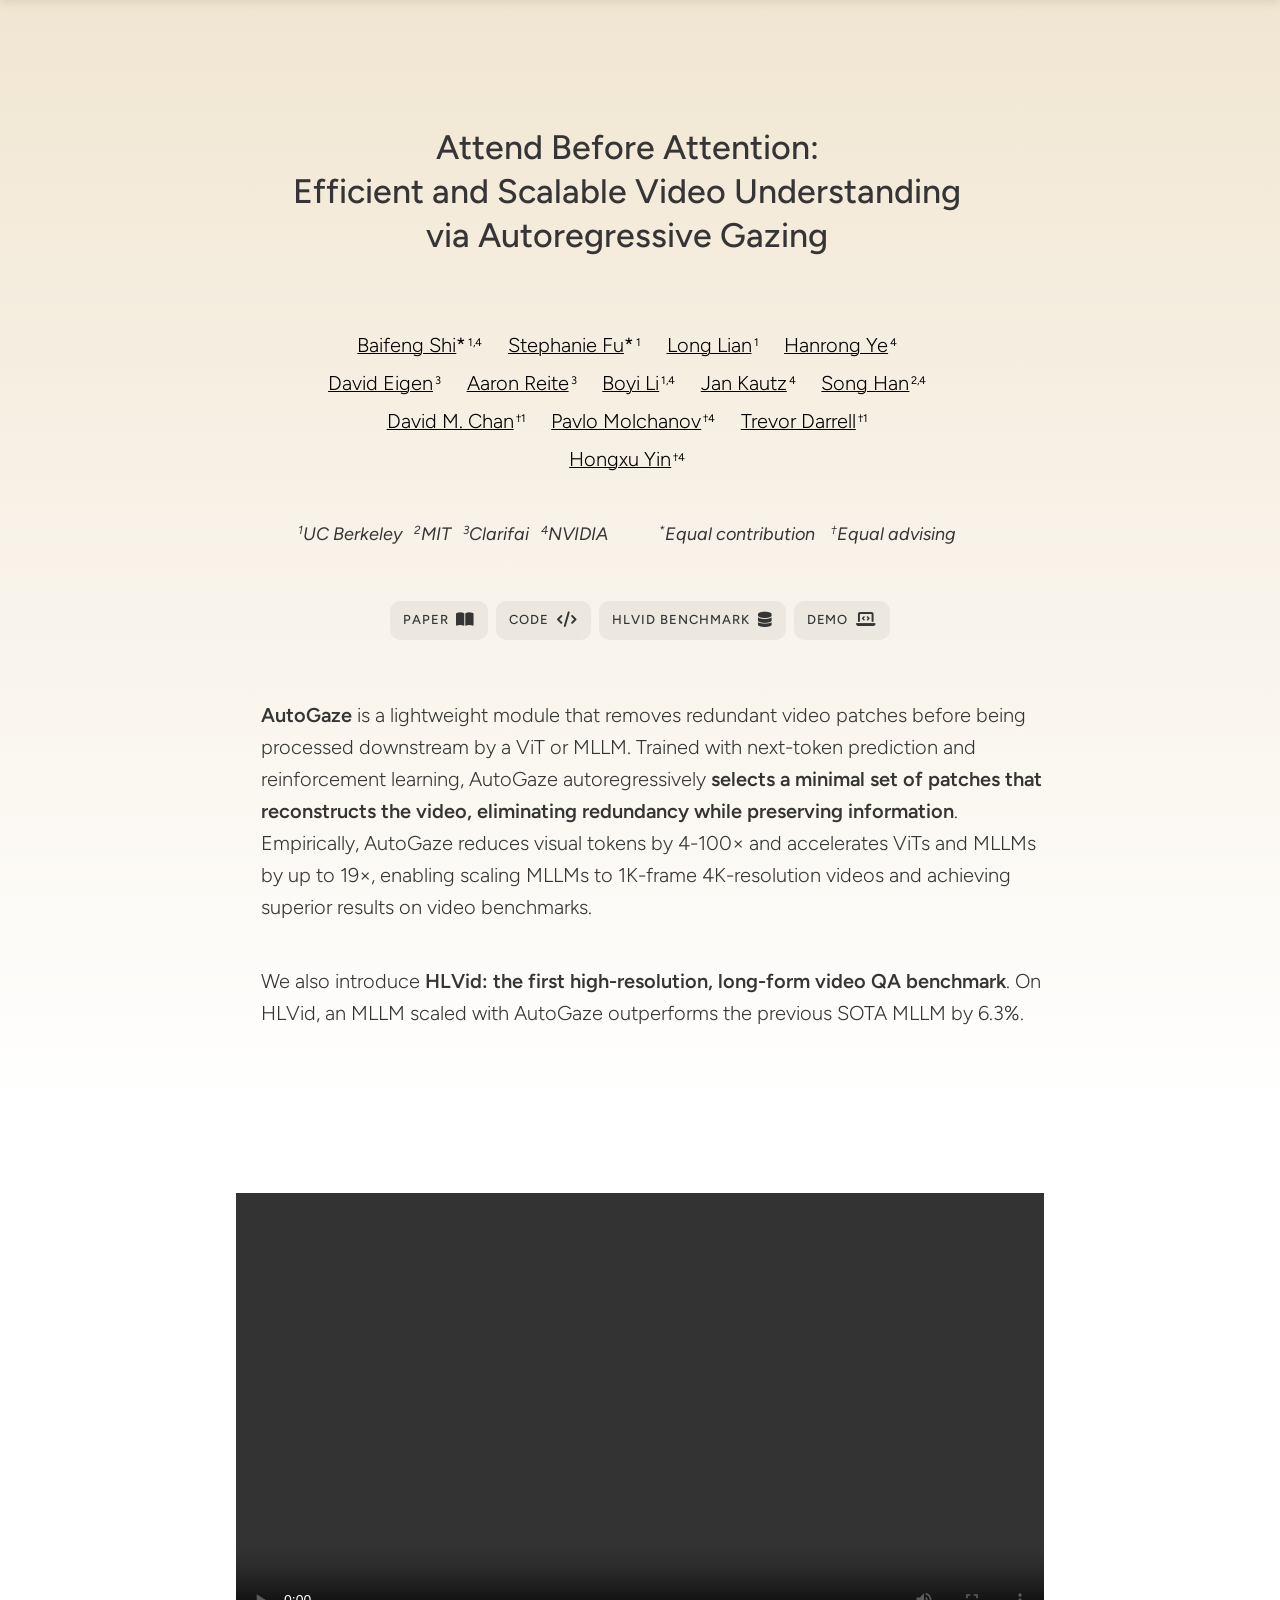
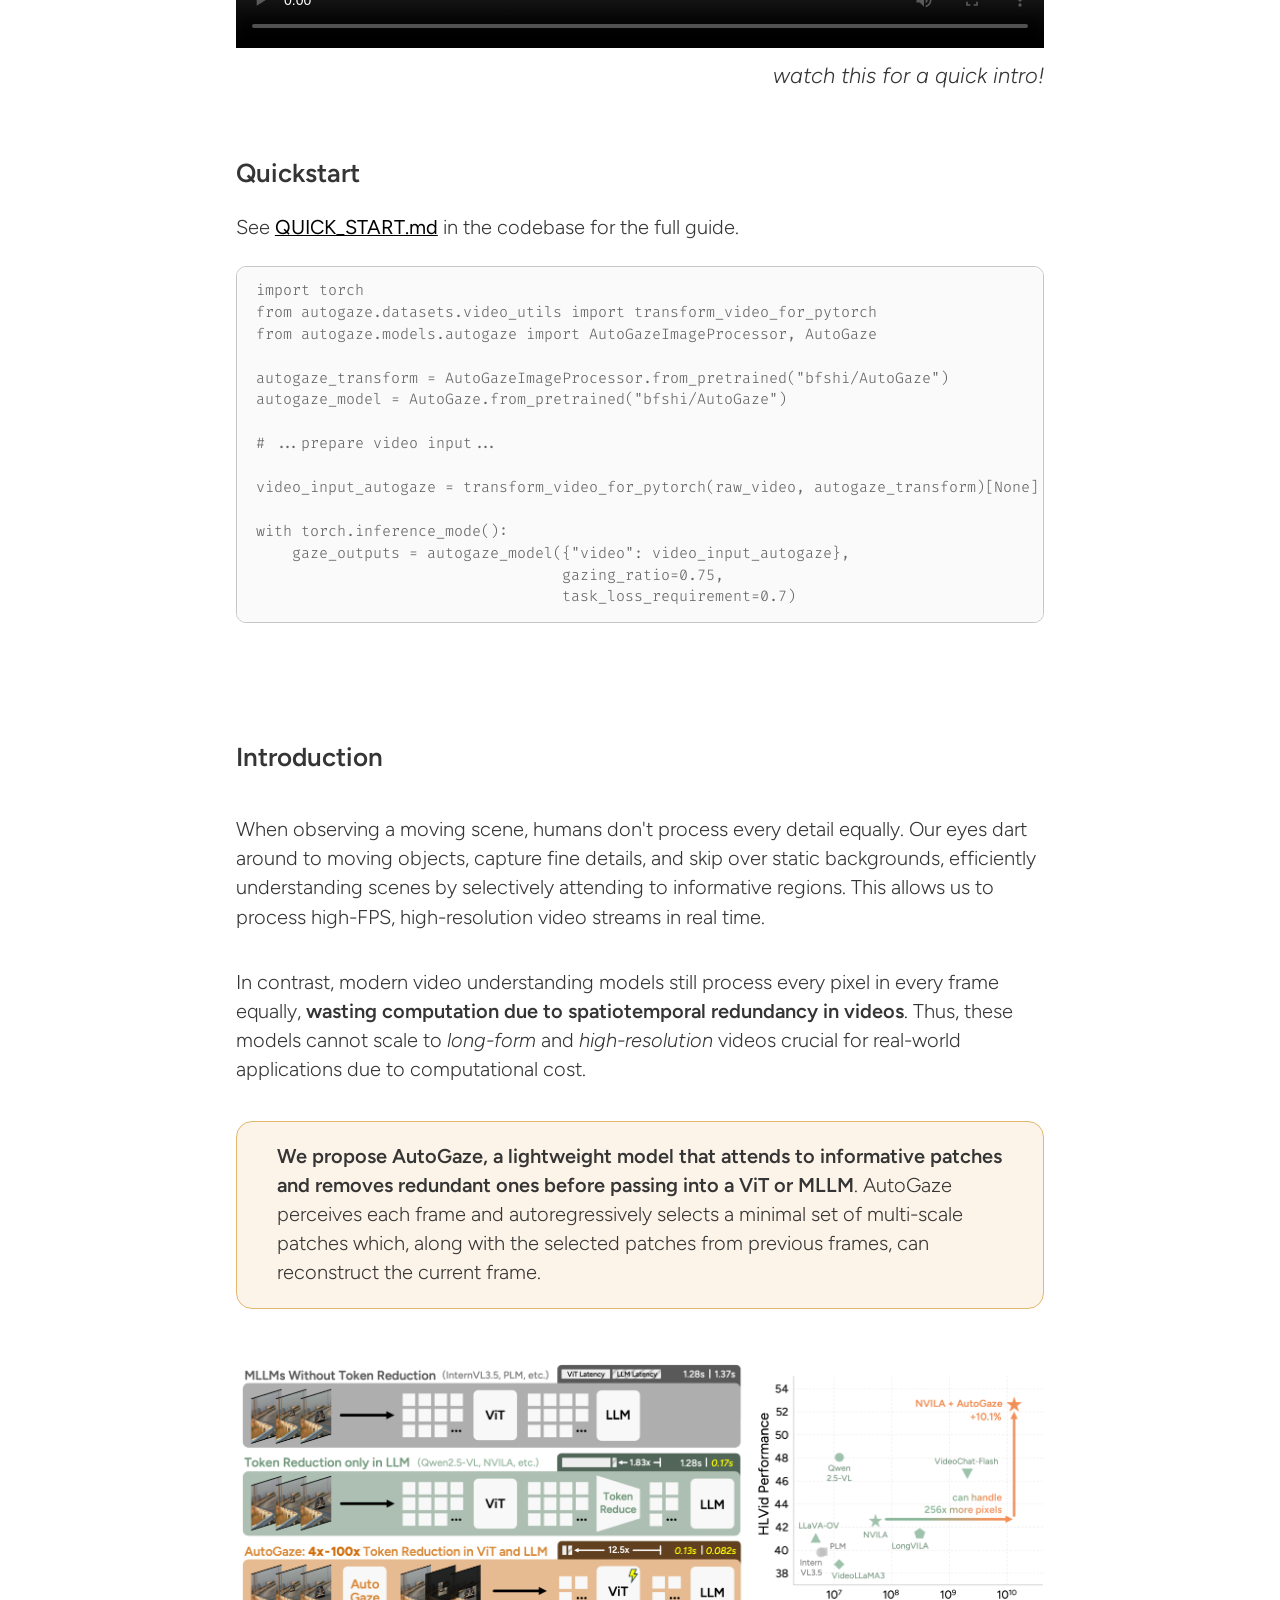
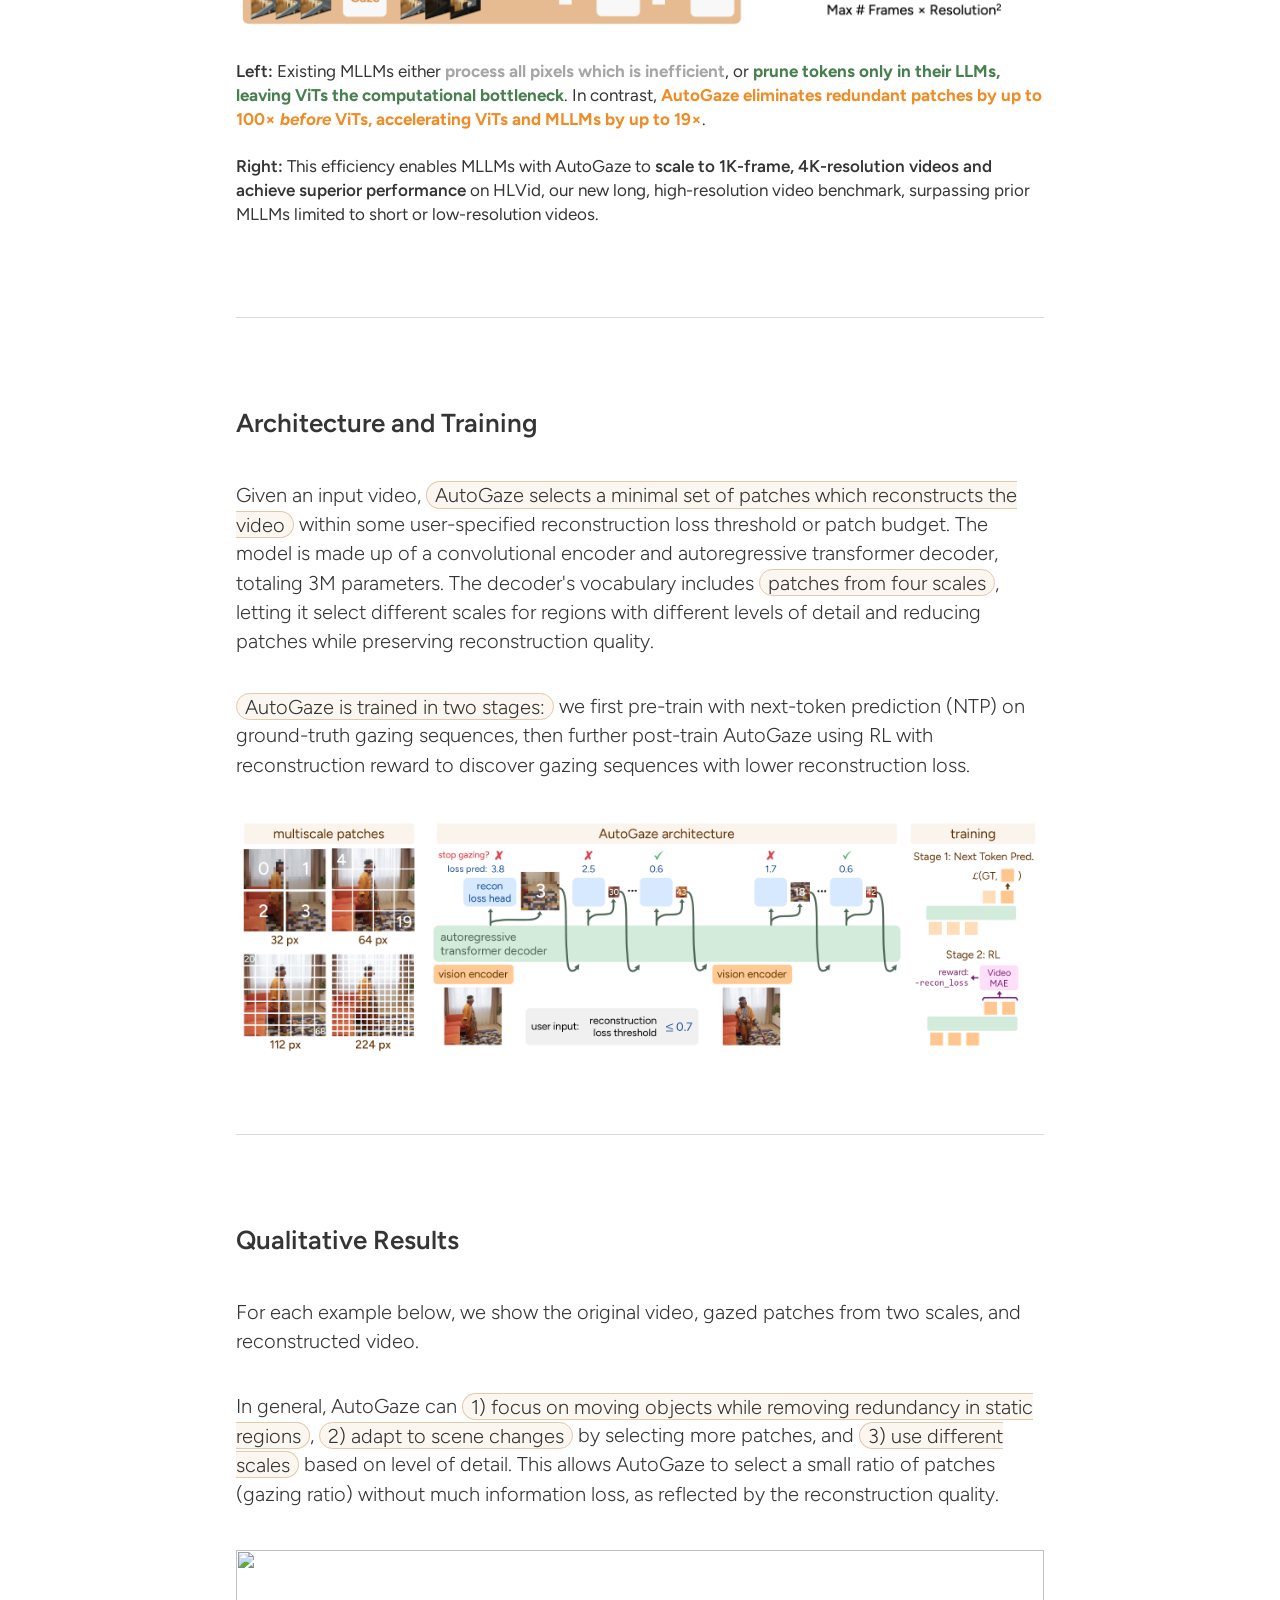
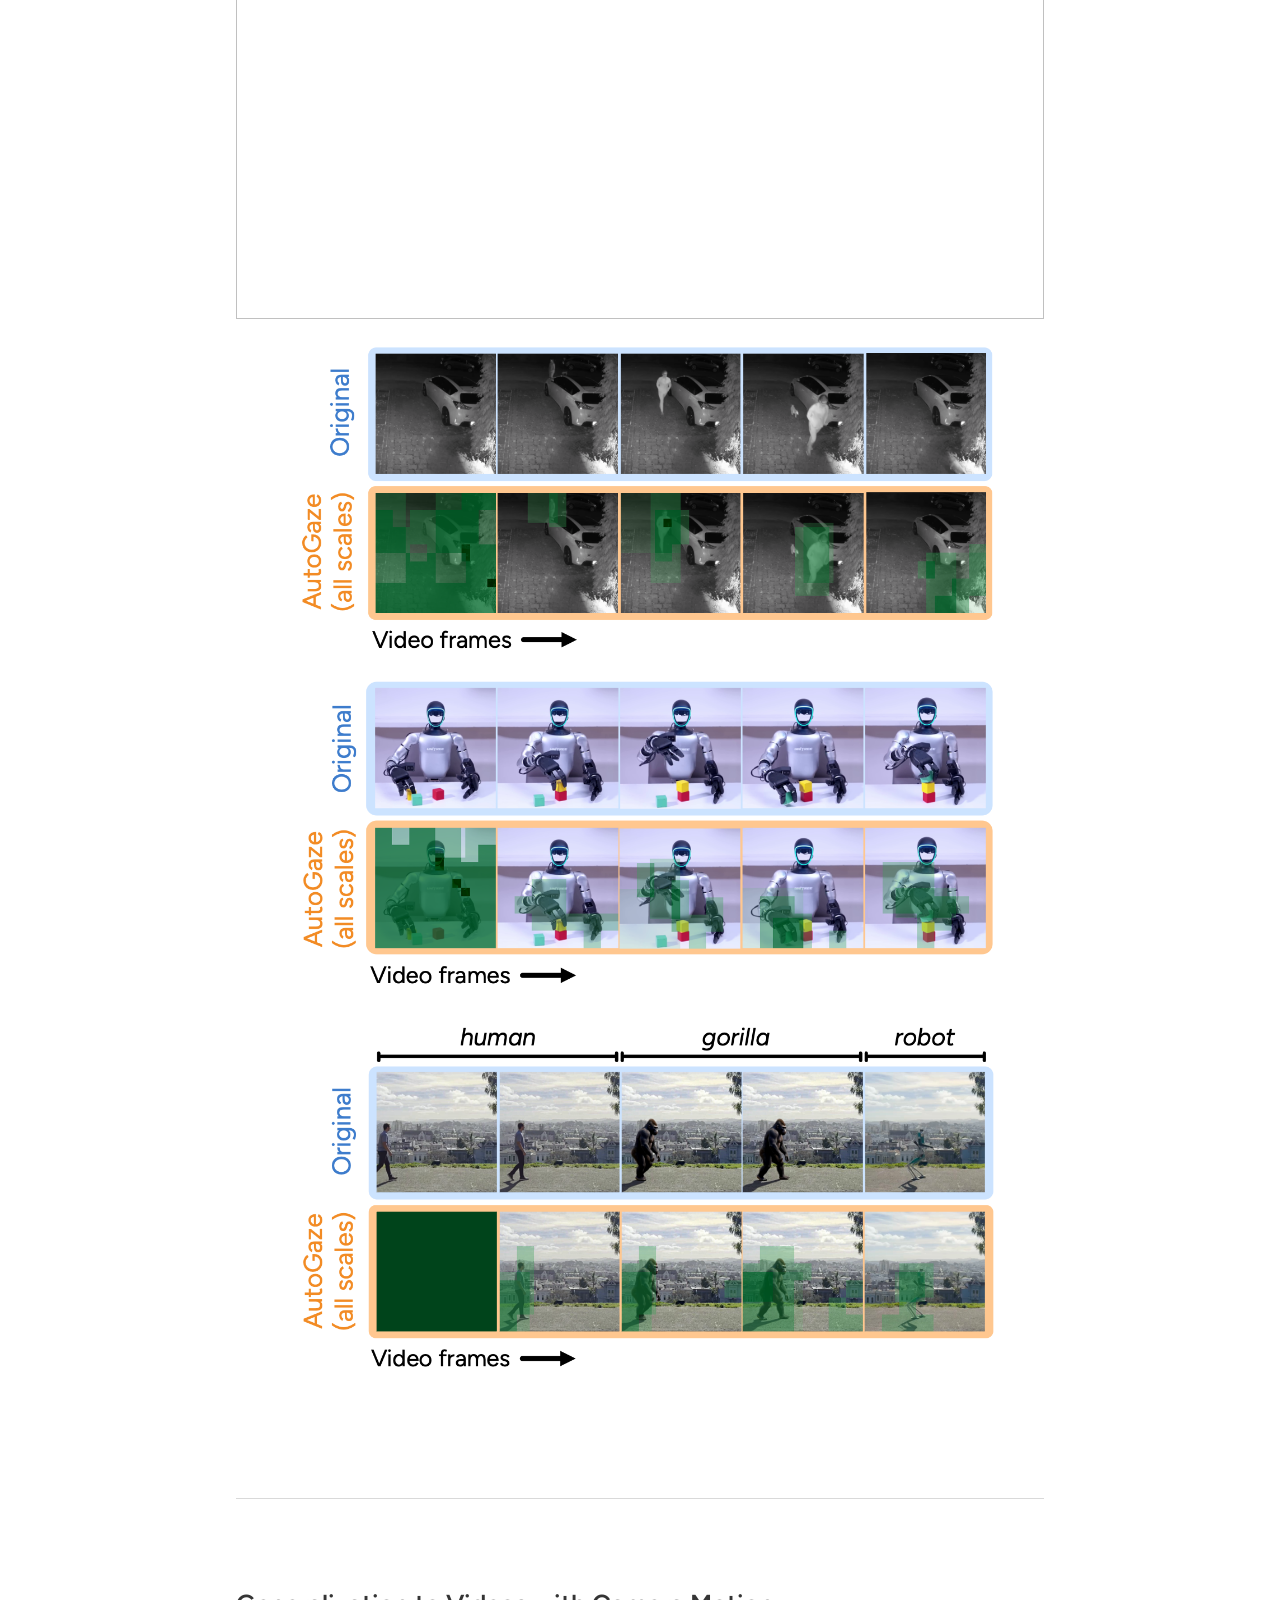
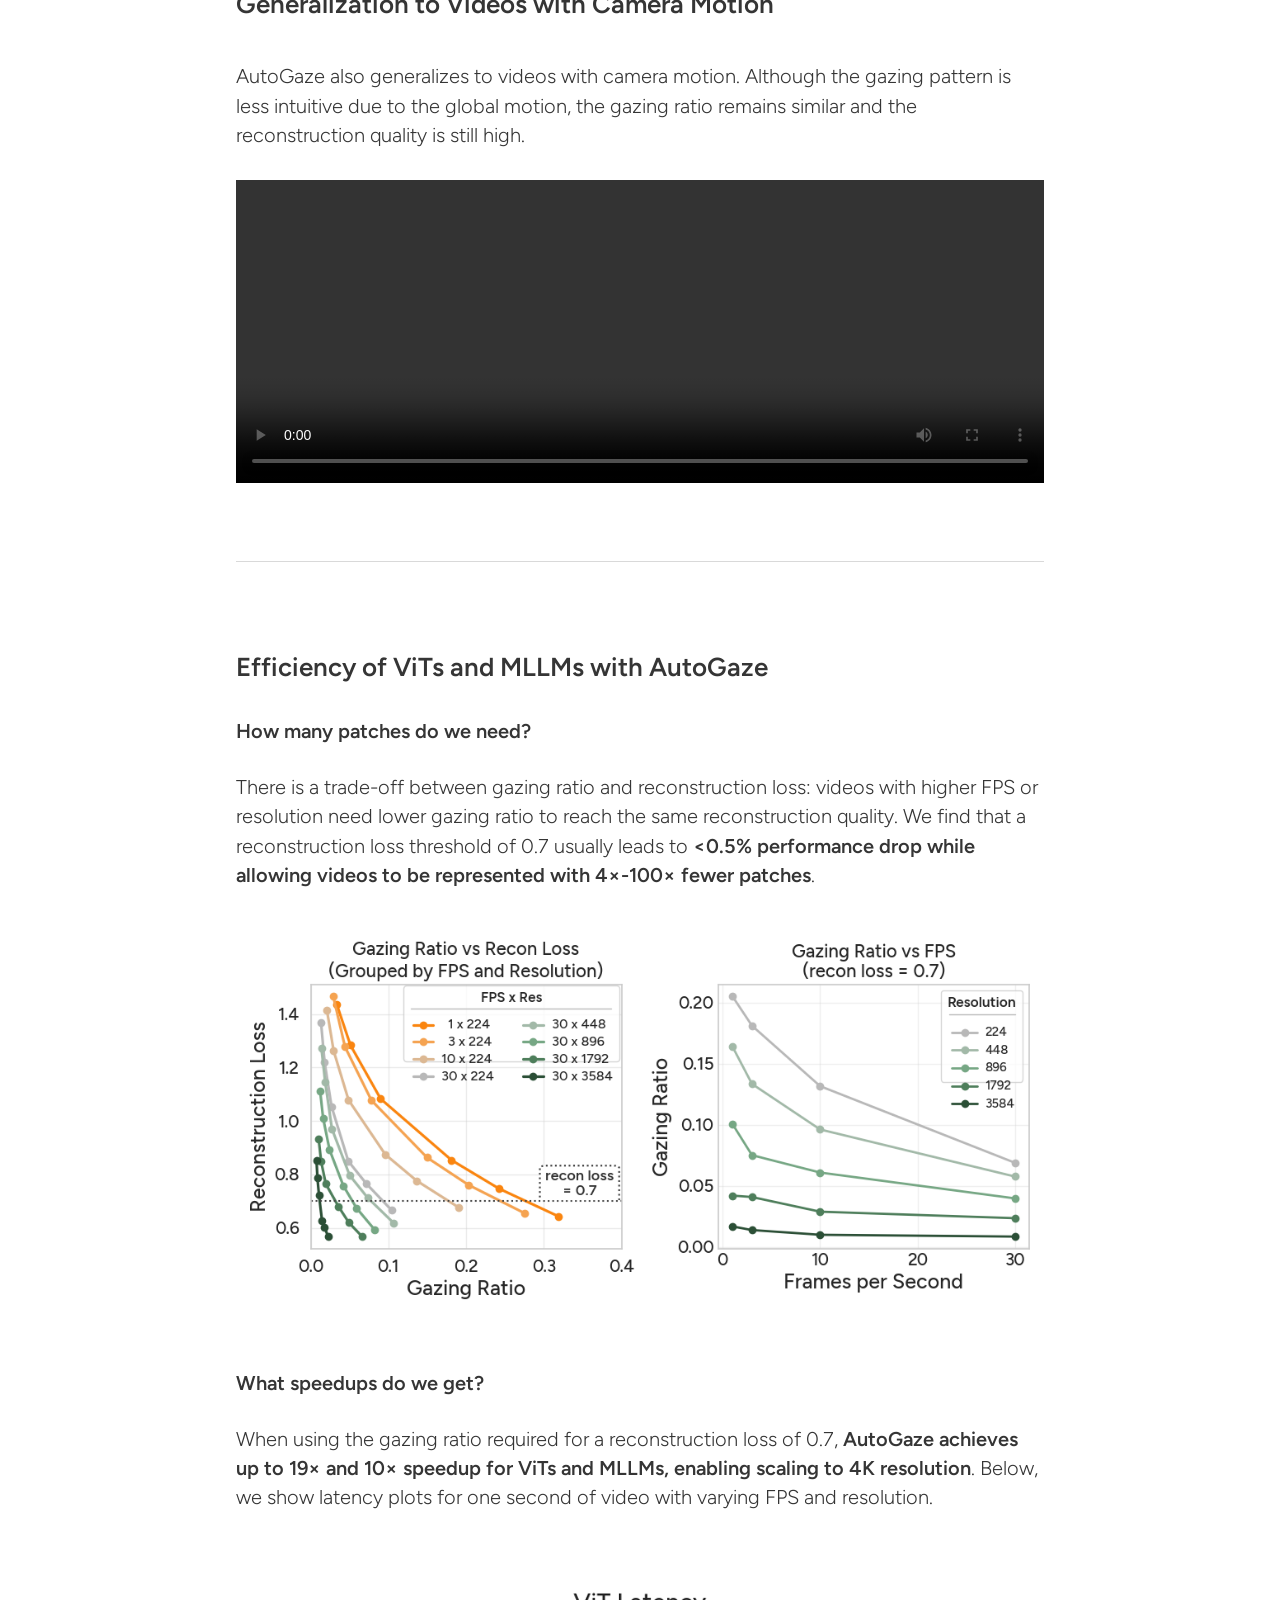
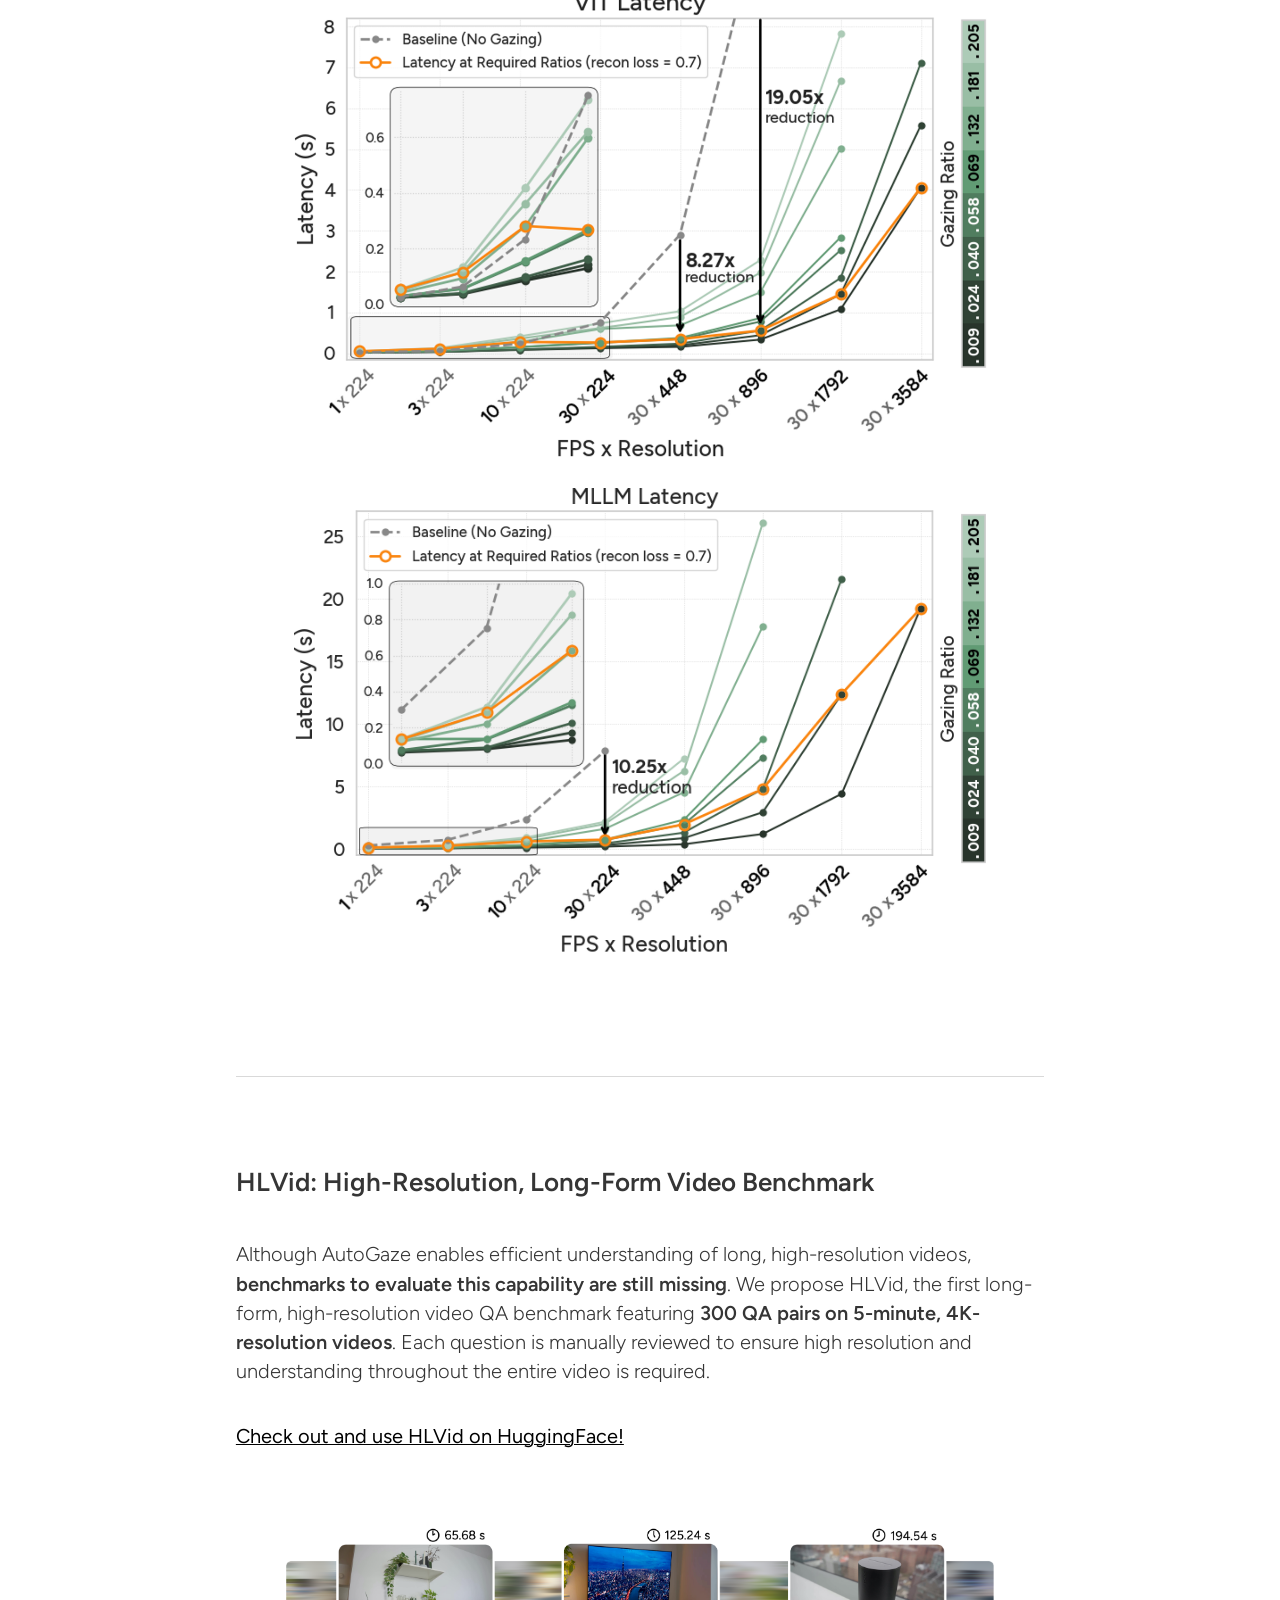
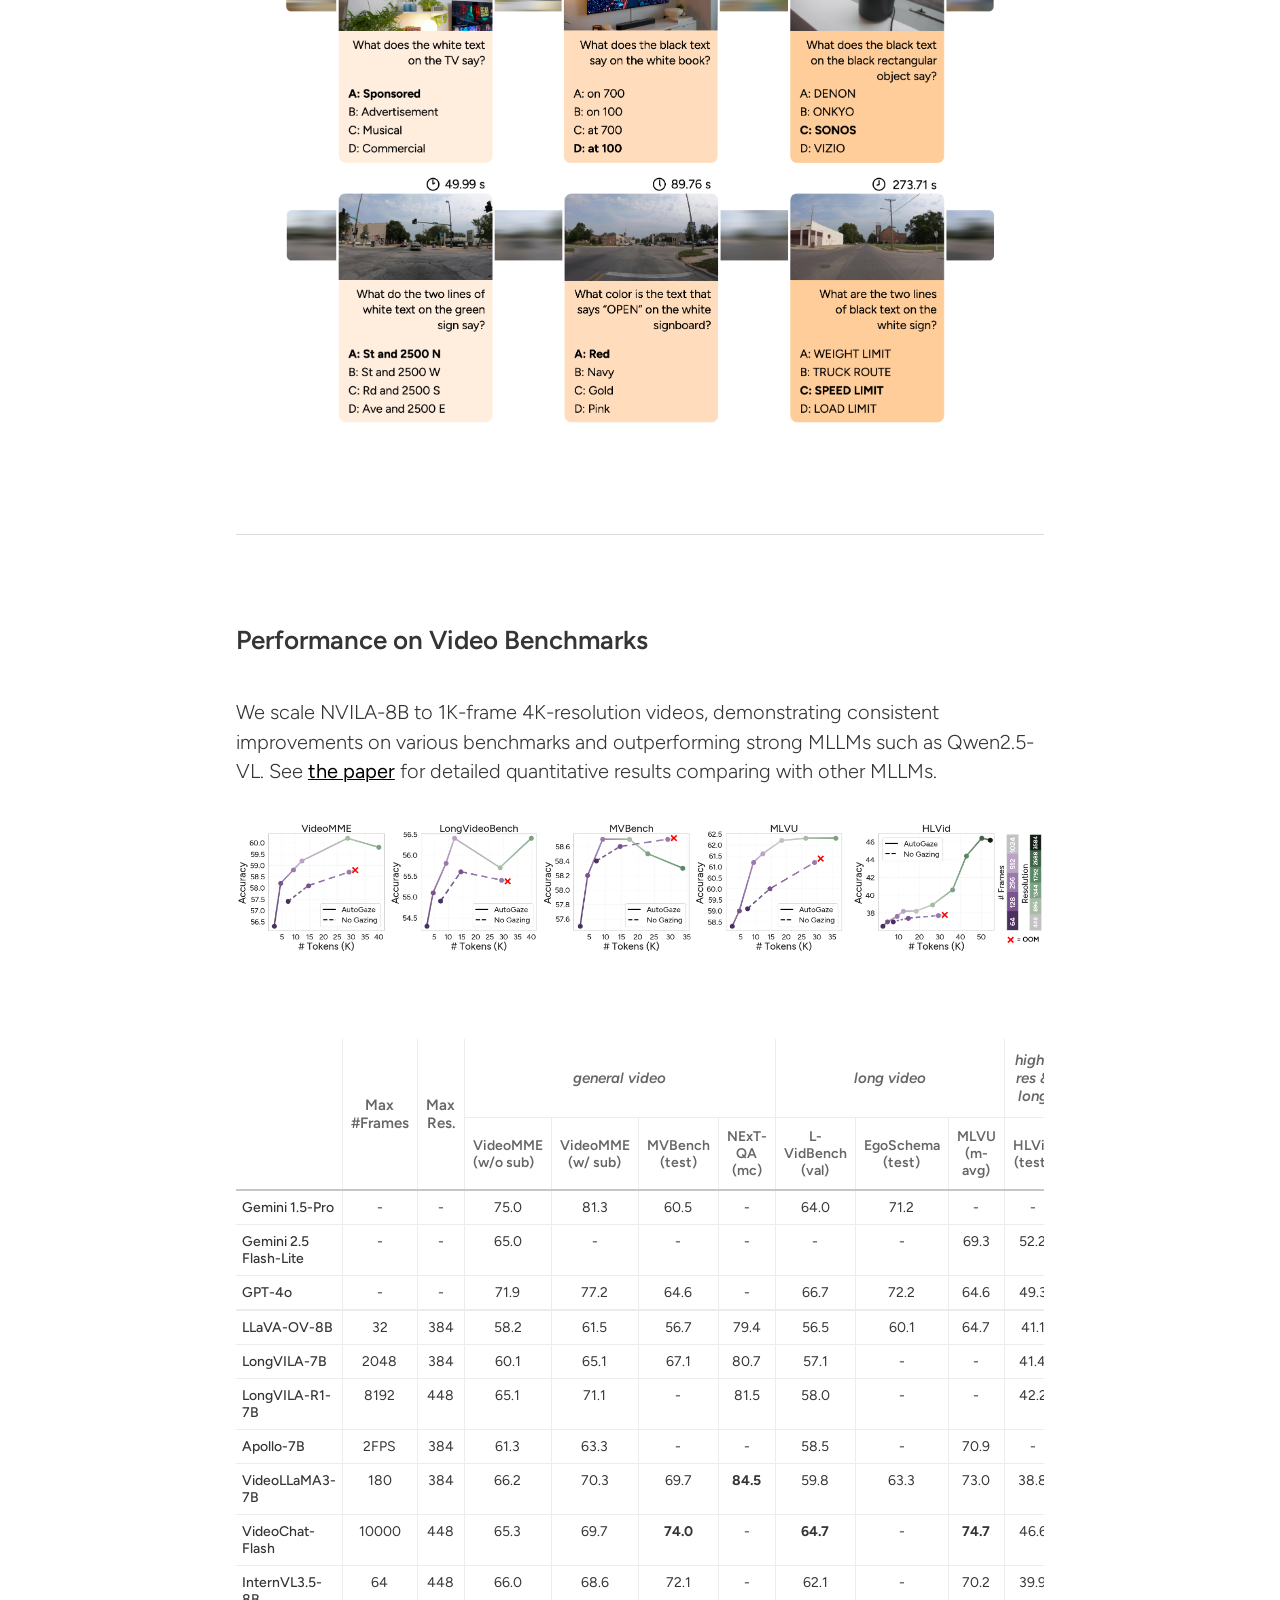
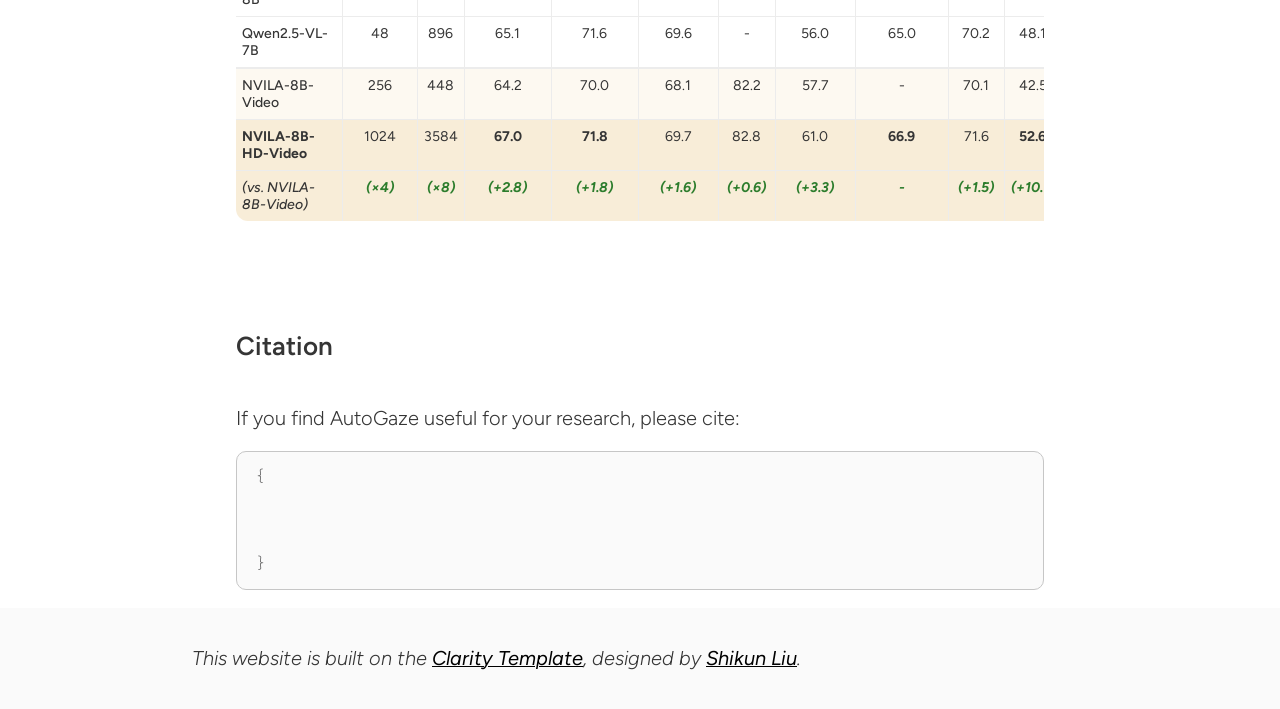
==== commit c7e8739e: "commit files" ====
--- a/index.html
+++ b/index.html
@@ -77,9 +77,9 @@
                 </div>
                 <div class="info">
                     <div>
-                        <a href="#" class="button icon" style="background-color: rgba(0, 0, 0, 0.05)">Paper <i class="fa-solid fa-book-open"></i></a> &nbsp;&nbsp;
-                        <a href="#" class="button icon" style="background-color: rgba(0, 0, 0, 0.05)">Code <i class="fa-solid fa-code"></i></a>  &nbsp;&nbsp;
-                        <a href="https://huggingface.co/datasets/bfshi/HLVid" class="button icon" style="background-color: rgba(0, 0, 0, 0.05)" target="_blank">HLVid Benchmark <i class="fa-solid fa-database"></i></a> &nbsp;&nbsp;
+                        <a href="#" class="button icon" style="background-color: rgba(0, 0, 0, 0.05)">Paper <i class="fa-solid fa-book-open"></i></a>
+                        <a href="#" class="button icon" style="background-color: rgba(0, 0, 0, 0.05)">Code <i class="fa-solid fa-code"></i></a>
+                        <a href="https://huggingface.co/datasets/bfshi/HLVid" class="button icon" style="background-color: rgba(0, 0, 0, 0.05)" target="_blank">HLVid Benchmark <i class="fa-solid fa-database"></i></a>
                         <a href="#" class="button icon" style="background-color: rgba(0, 0, 0, 0.05)">Demo <i class="fa-solid fa-laptop-code"></i></a>
                     </div>
                 </div>
--- a/assets/stylesheets/main_free.css
+++ b/assets/stylesheets/main_free.css
@@ -1267,7 +1267,7 @@
   h1 {
     font-size: 22px;
     line-height: 1.2;
-    padding: 2.5vh 0;
+    padding: 1.875rem 0;
     font-weight: 600;
   }
   h1.title {
@@ -1277,15 +1277,20 @@
   }
   h2 {
     line-height: 1.2;
-    padding: 1.5vh 0;
+    padding: 1.125rem 0;
     font-weight: 600;
     font-size: 18px;
   }
   h3 {
     font-weight: 600;
     line-height: 1.2;
-    padding: 1.5vh 0;
+    padding: 1.125rem 0;
     font-size: 17px;
+  }
+  #first-content .info > div a.button {
+    flex: 1 1 calc(50% - 0.25rem);
+    min-width: 0;
+    text-align: center;
   }
 }
 @media screen and (min-width: 769px) {
@@ -1299,25 +1304,25 @@
   h1 {
     font-size: 22px;
     line-height: 1.2;
-    padding: 3vh 0;
+    padding: 2.25rem 0;
     font-weight: 600;
   }
   h1.title {
-    padding: 0 0 1vh;
+    padding: 0 0 0.75rem;
     font-weight: 500;
     letter-spacing: 0px;
     font-size: 26px;
   }
   h2 {
     line-height: 1.2;
-    padding: 2vh 0;
+    padding: 1.5rem 0;
     font-weight: 600;
     font-size: 18px;
   }
   h3 {
     font-weight: 600;
     line-height: 1.2;
-    padding: 2vh 0;
+    padding: 1.5rem 0;
     font-size: 17px;
   }
 }
@@ -1332,18 +1337,18 @@
   h1 {
     font-size: 22px;
     line-height: 1.2;
-    padding: 2vh 0;
+    padding: 1.5rem 0;
   }
   h1.title {
-    padding: 0 0 1vh;
+    padding: 0 0 0.75rem;
     font-size: 26px;
   }
   h2 {
-    padding: 1vh 0;
+    padding: 0.75rem 0;
     font-size: 18px;
   }
   h3 {
-    padding: 1vh 0;
+    padding: 0.75rem 0;
     font-size: 17px;
   }
 }
@@ -1358,18 +1363,18 @@
   h1 {
     font-size: 26px;
     line-height: 1.2;
-    padding: 2vh 0;
+    padding: 1.5rem 0;
   }
   h1.title {
-    padding: 0 0 1vh;
+    padding: 0 0 0.75rem;
     font-size: 32px;
   }
   h2 {
-    padding: 1vh 0;
+    padding: 0.75rem 0;
     font-size: 20px;
   }
   h3 {
-    padding: 1vh 0;
+    padding: 0.75rem 0;
     font-size: 18px;
   }
 }
@@ -1384,18 +1389,18 @@
   h1 {
     font-size: 32px;
     line-height: 1.2;
-    padding: 2.75vh 0;
+    padding: 2rem 0;
   }
   h1.title {
-    padding: 0 0 1vh;
+    padding: 0 0 0.75rem;
     font-size: 35px;
   }
   h2 {
-    padding: 1.5vh 0;
+    padding: 1.125rem 0;
     font-size: 23px;
   }
   h3 {
-    padding: 1.5vh 0;
+    padding: 1.125rem 0;
     font-size: 20px;
   }
 }
@@ -1410,18 +1415,18 @@
   h1 {
     font-size: 32px;
     line-height: 1.2;
-    padding: 2.75vh 0;
+    padding: 2rem 0;
   }
   h1.title {
-    padding: 0 0 1vh;
+    padding: 0 0 0.75rem;
     font-size: 35px;
   }
   h2 {
-    padding: 1.5vh 0;
+    padding: 1.125rem 0;
     font-size: 22px;
   }
   h3 {
-    padding: 1.5vh 0;
+    padding: 1.125rem 0;
     font-size: 18px;
   }
 }
@@ -1436,18 +1441,18 @@
   h1 {
     font-size: 32px;
     line-height: 1.2;
-    padding: 2.75vh 0;
+    padding: 2rem 0;
   }
   h1.title {
-    padding: 0 0 1vh;
+    padding: 0 0 0.75rem;
     font-size: 35px;
   }
   h2 {
-    padding: 1.5vh 0;
+    padding: 1.125rem 0;
     font-size: 22px;
   }
   h3 {
-    padding: 1.5vh 0;
+    padding: 1.125rem 0;
     font-size: 20px;
   }
 }
@@ -1479,7 +1484,7 @@
 div.container.blog#first-content div.blog-title .blog-intro no p.abstract {
   font-family: "Figtree";
   font-weight: 300;
-  padding: 1vh 0;
+  padding: 0.75rem 0;
   font-size: 90%;
   line-height: 1.5;
 }
@@ -1491,17 +1496,17 @@
 }
 
 div.container.blog p.text {
-  padding: 1.5vh 0;
+  padding: 1.125rem 0;
   font-family: "Figtree", sans-serif;
 }
 div.container.blog p.text:last-child {
   padding-bottom: 0;
 }
 div.container.blog ul li p.text, div.container.blog ol li p.text {
-  padding: 0vh 0 1vh 0 !important;
+  padding: 0rem 0 0.75rem 0 !important;
 }
 div.container.blog p.caption {
-  padding: 2vh 0;
+  padding: 1.5rem 0;
   font-weight: 400;
   line-height: 1.4;
   letter-spacing: 0px;
@@ -1547,15 +1552,15 @@
 .teaser_video {
   width: 100%;
   aspect-ratio: 16/9;
-  margin-top: 5vh;
-  margin-bottom: 1vh;
+  margin-top: 3.75rem;
+  margin-bottom: 0.75rem;
 }
 
 .wide_video {
   width: 100%;
   aspect-ratio: 16/6;
-  margin-top: 1vh;
-  margin-bottom: 1vh;
+  margin-top: 0.75rem;
+  margin-bottom: 0.75rem;
 }
 
 .video-intro {
@@ -1565,7 +1570,7 @@
   text-align: right;
   font-style: italic;
   font-size: 1.1em;
-  padding-bottom: 0.5vh;
+  padding-bottom: 0.375rem;
 }
 
 /* Two-column figure layout */
@@ -1744,7 +1749,7 @@
   display: grid !important;
   grid-template-columns: 1fr;
   gap: 1%;
-  padding: 6vh 0 !important;
+  padding: 4.5rem 0 !important;
   align-items: start;
 }
 
@@ -1769,19 +1774,19 @@
     width: 100%;
     height: 1px;
     background: rgba(0, 0, 0, 0.15);
-    margin-bottom: 3vh;
+    margin-bottom: 2.25rem;
   }
 }
 #first-content h1.title {
   font-size: 34px;
   line-height: 1.3;
-  margin: 0vh 0 5vh 0;
+  margin: 0rem 0 3.75rem 0;
   text-align: center;
 }
 
 #first-content p.author {
   line-height: 1.6;
-  margin-bottom: 1.5vh;
+  margin-bottom: 1.125rem;
   font-size: 20px;
   text-align: center;
 }
@@ -1799,11 +1804,18 @@
 
 #first-content p.abstract {
   line-height: 1.6;
-  margin-bottom: 2vh;
+  margin-bottom: 1.5rem;
 }
 
 #first-content .info {
-  margin: 3vh auto;
+  margin: 2.25rem auto;
+}
+
+#first-content .info > div {
+  display: flex;
+  flex-wrap: wrap;
+  gap: 0.5rem;
+  justify-content: center;
 }
 
 /* Author list styling - using flexbox for wrapped spacing */
@@ -1867,7 +1879,7 @@
   #first-content .author-table td {
     display: inline-block;
     width: 48%;
-    padding: 0.3vh 2% 0.3vh 0;
+    padding: 0.225rem 2% 0.225rem 0;
     white-space: normal;
   }
 }
@@ -1881,8 +1893,8 @@
 /* Section divider - horizontal line with extra spacing */
 /* Container holding the divider gets vertical padding */
 .container.blog.main:has(hr.section-divider) {
-  padding-top: 4vh;
-  padding-bottom: 4vh;
+  padding-top: 3rem;
+  padding-bottom: 3rem;
 }
 
 hr.section-divider {
@@ -1896,7 +1908,7 @@
 .table-wrapper {
   width: 100%;
   overflow-x: auto;
-  margin: 3vh 0;
+  margin: 2.25rem 0;
 }
 
 .results-table {
@@ -2016,7 +2028,7 @@
   border: 1px solid #e1b76e;
   border-radius: 16px;
   padding: 1em 2em;
-  margin: 1.5vh auto;
+  margin: 1.125rem auto;
 }
 
 span.inline-highlight {
@@ -2035,7 +2047,7 @@
 .ood-carousel-container {
   width: 100%;
   max-width: 1200px;
-  margin: 3vh auto;
+  margin: 2.25rem auto;
 }
 
 .ood-flickity .carousel-cell {
@@ -2108,7 +2120,7 @@
 .latency-carousel-container {
   width: 100%;
   max-width: 1200px;
-  margin: 3vh auto;
+  margin: 2.25rem auto;
 }
 
 .latency-flickity .carousel-cell {
@@ -2181,7 +2193,7 @@
 .hlvid-carousel-container {
   width: 100%;
   max-width: 1200px;
-  margin: 3vh auto;
+  margin: 2.25rem auto;
 }
 
 .hlvid-flickity .carousel-cell {
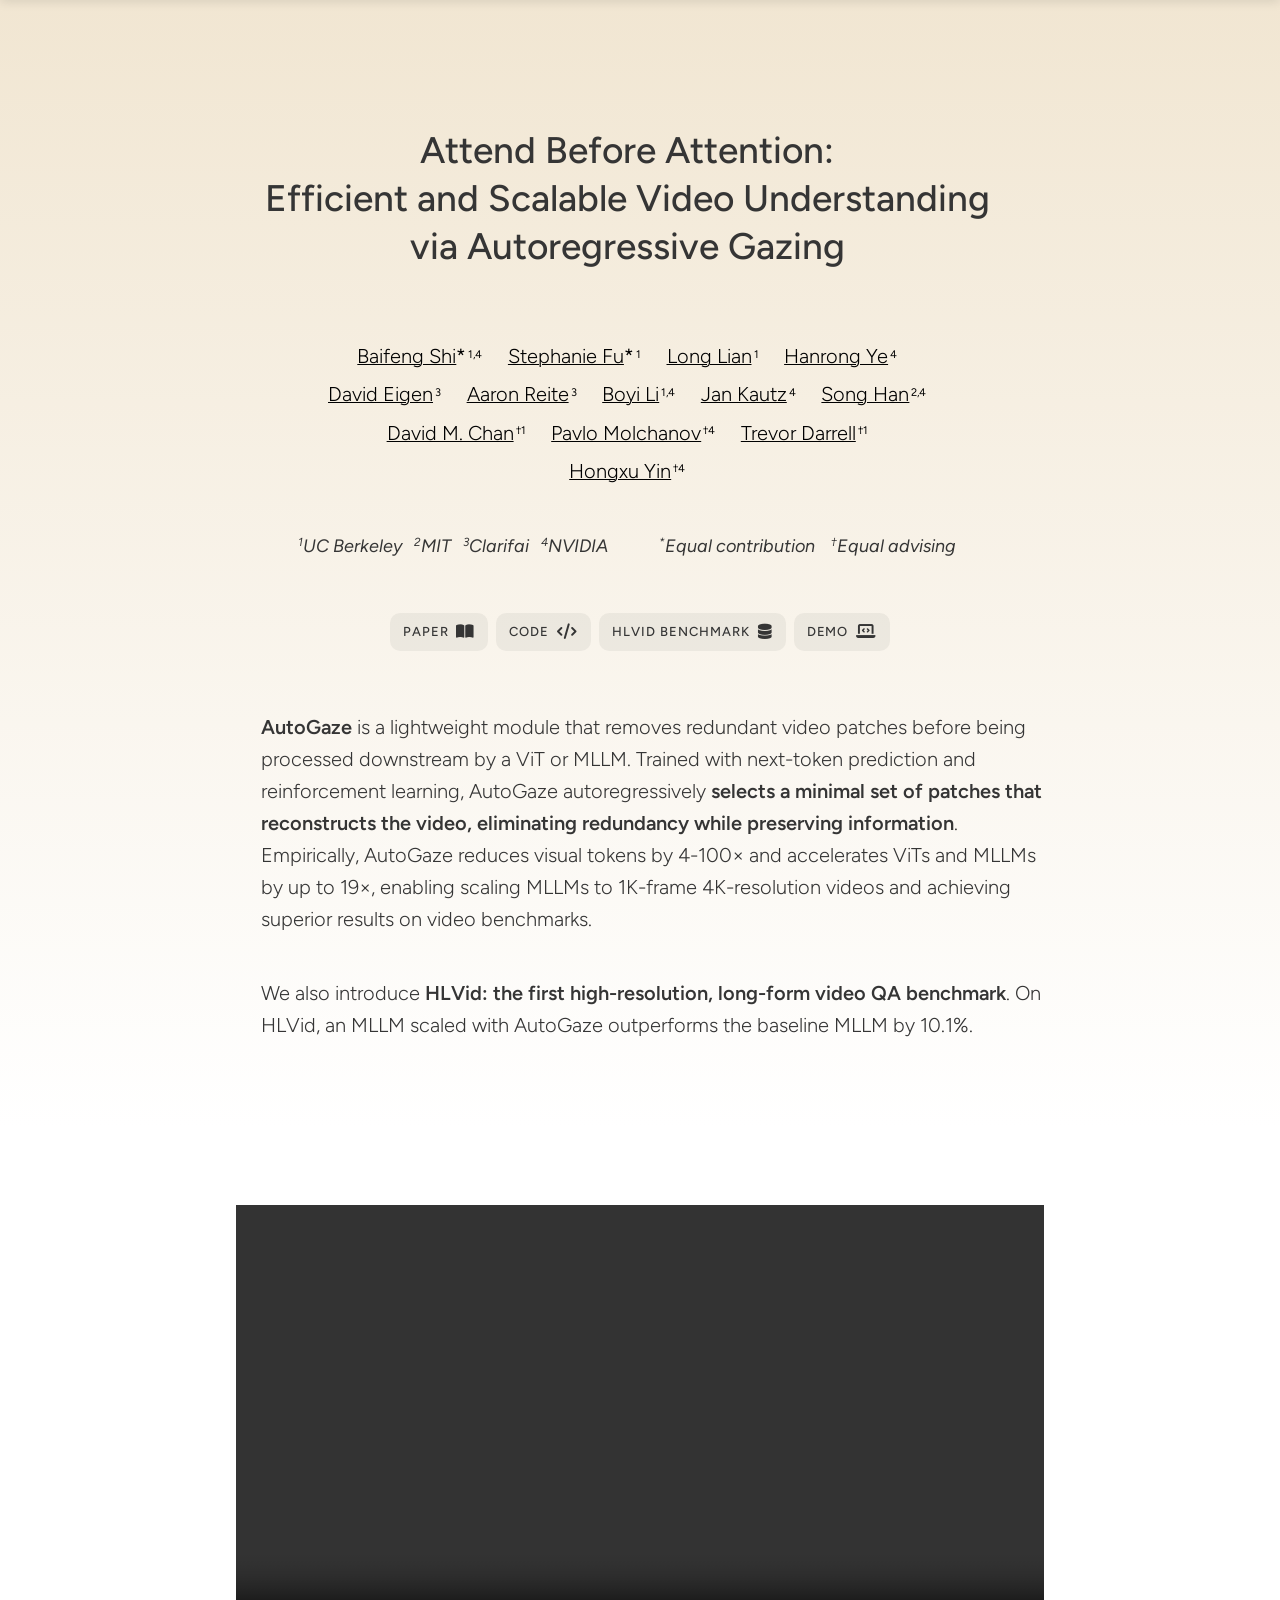
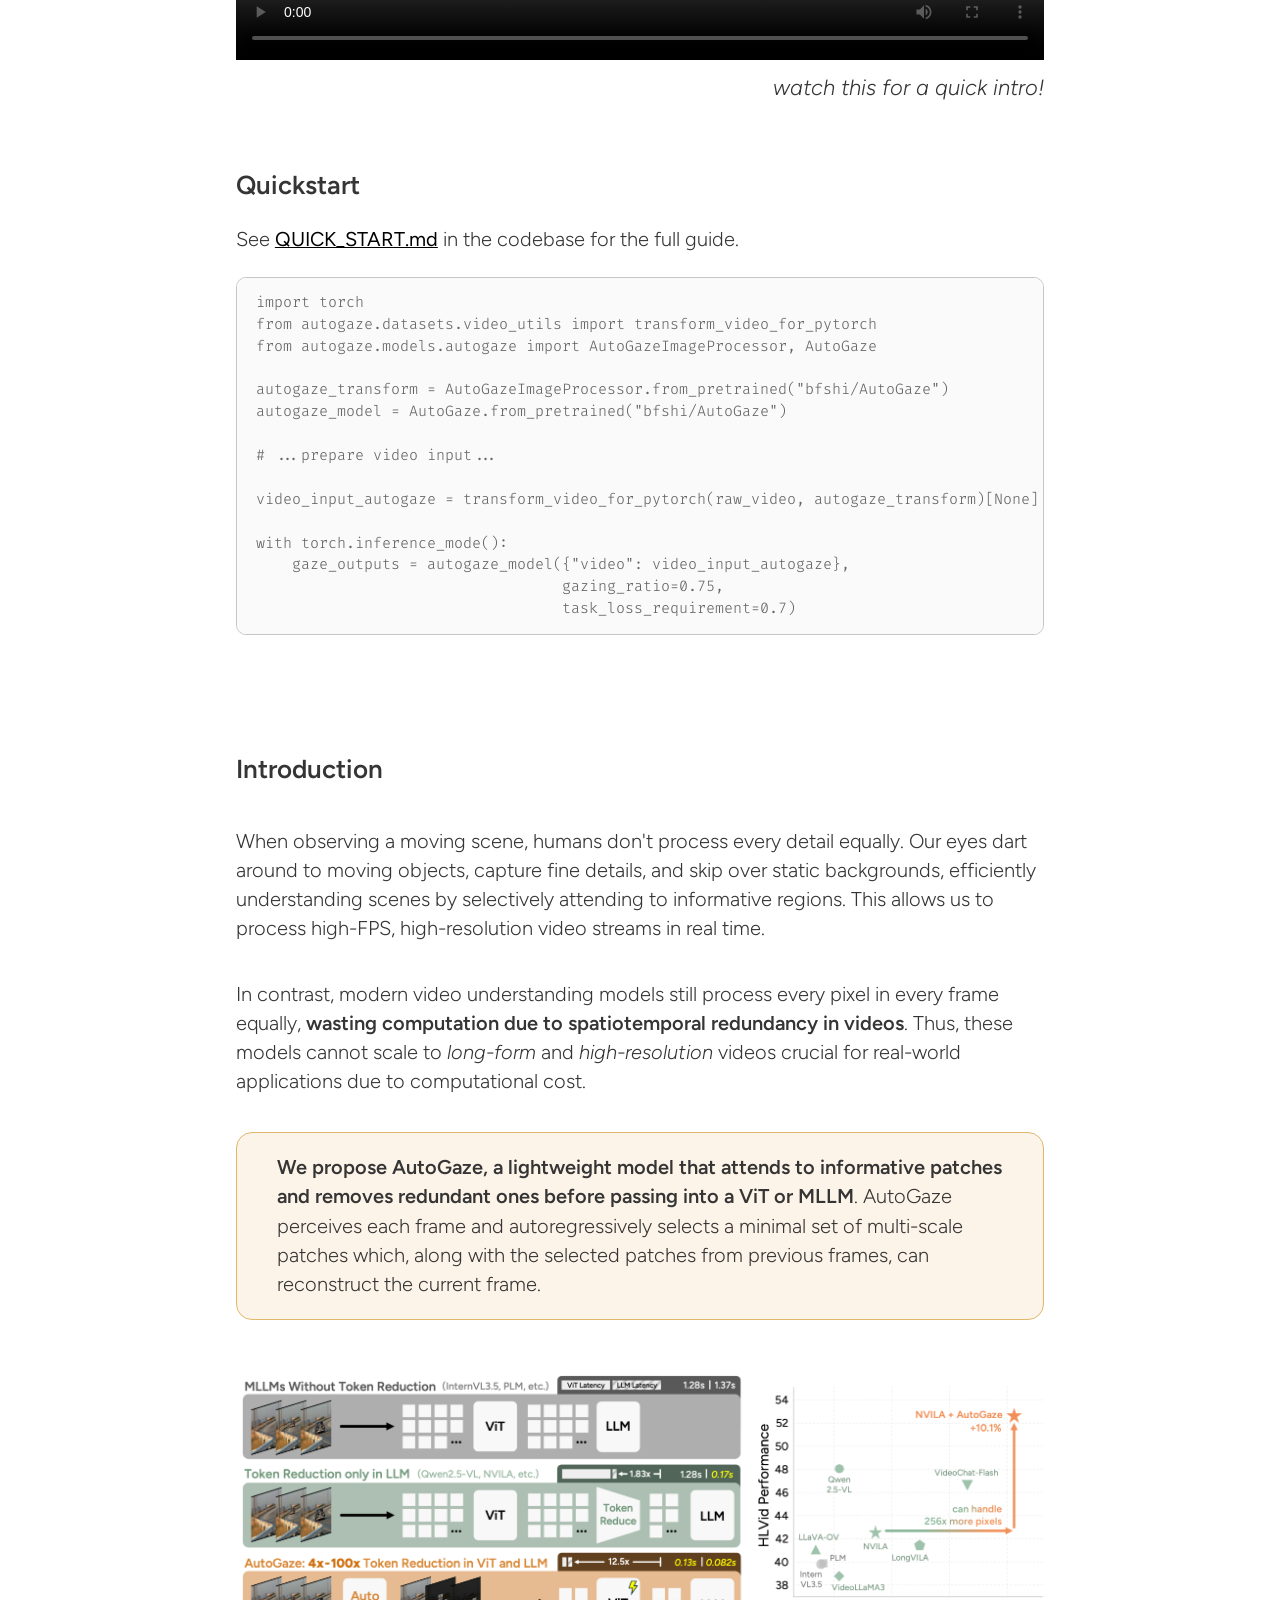
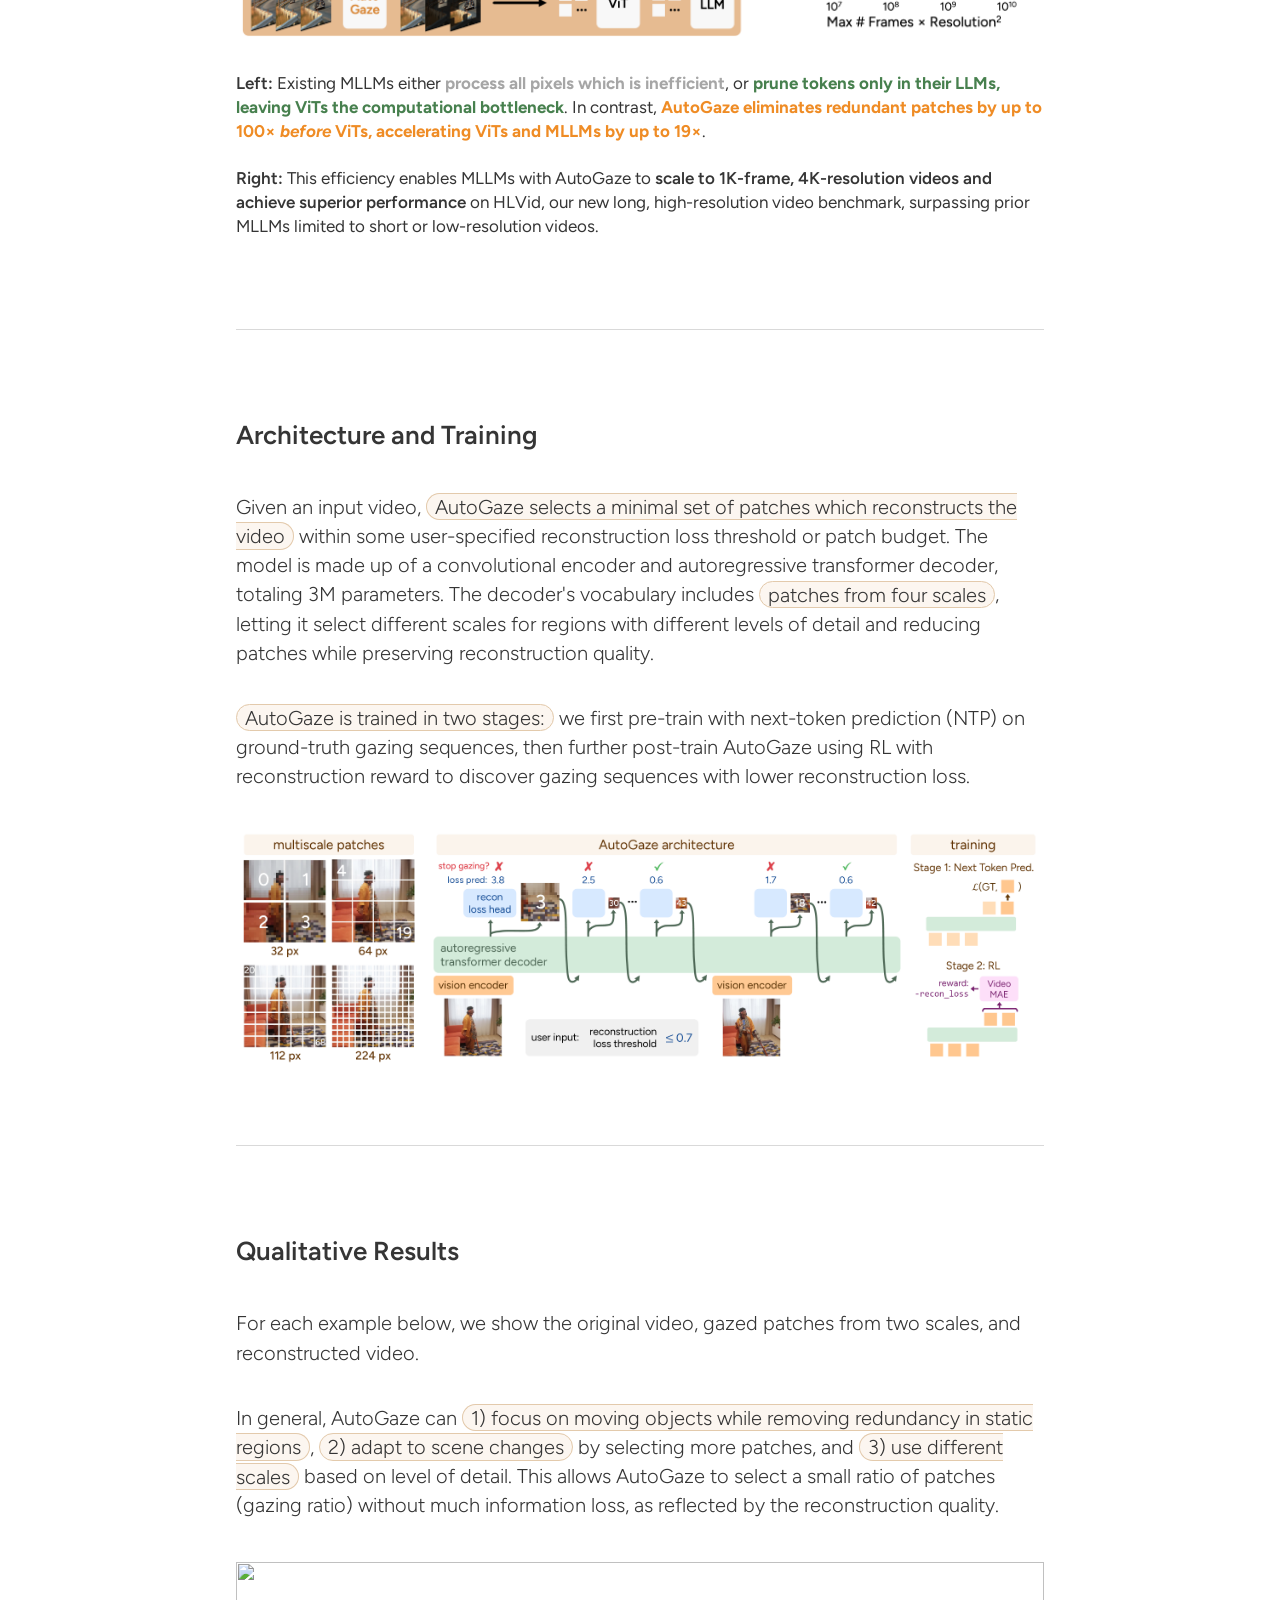
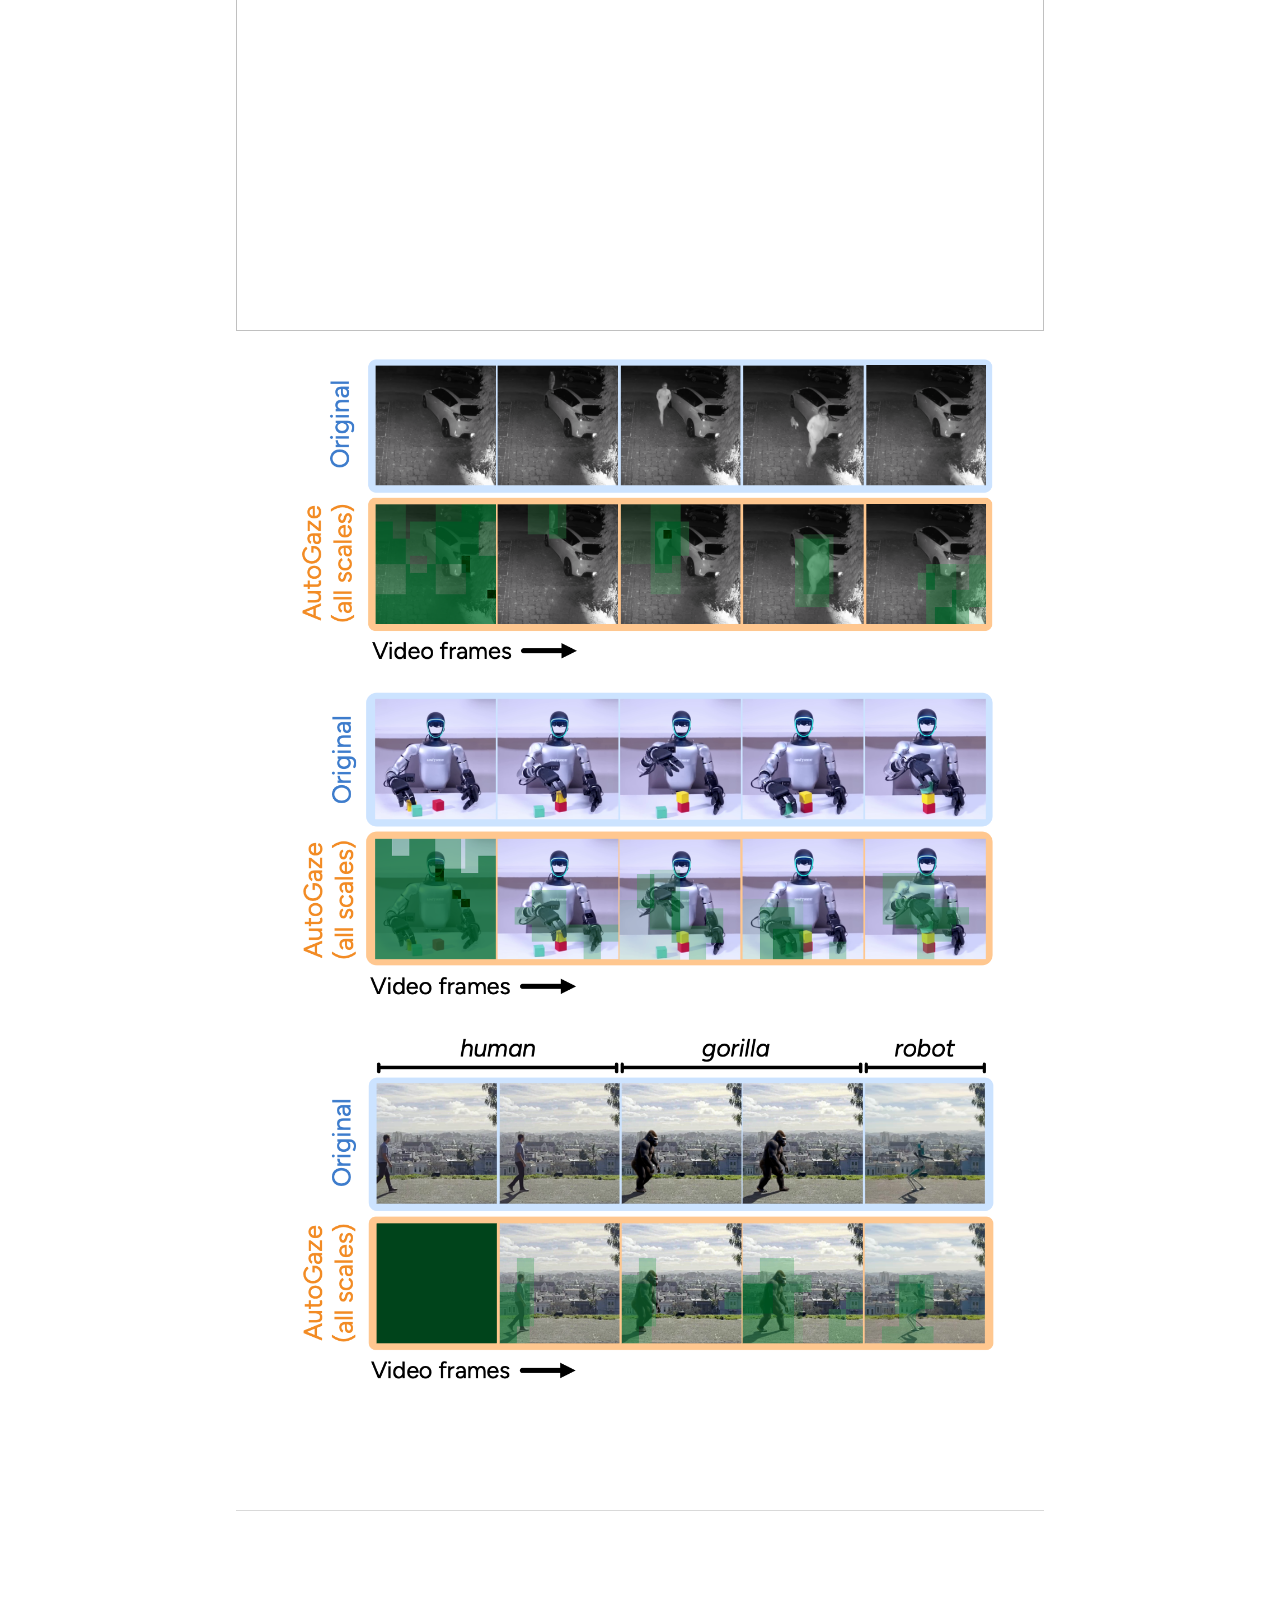
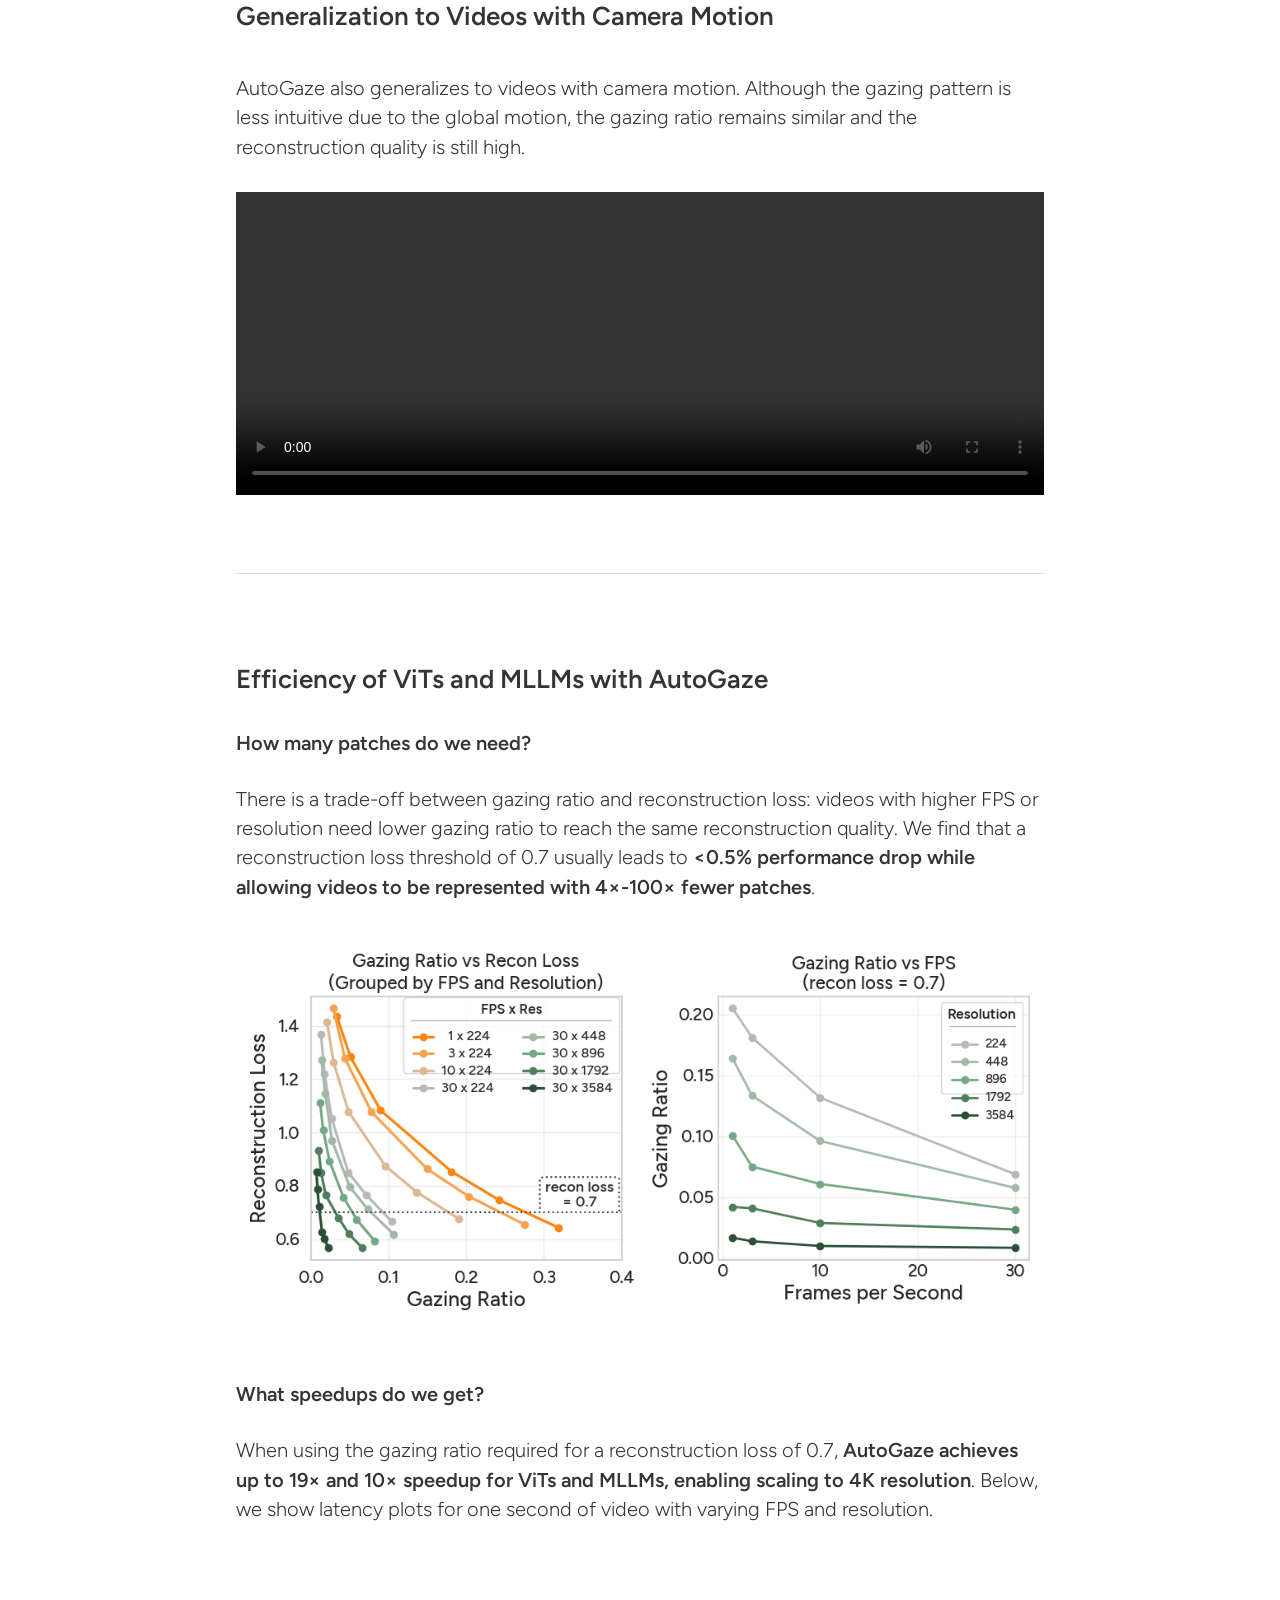
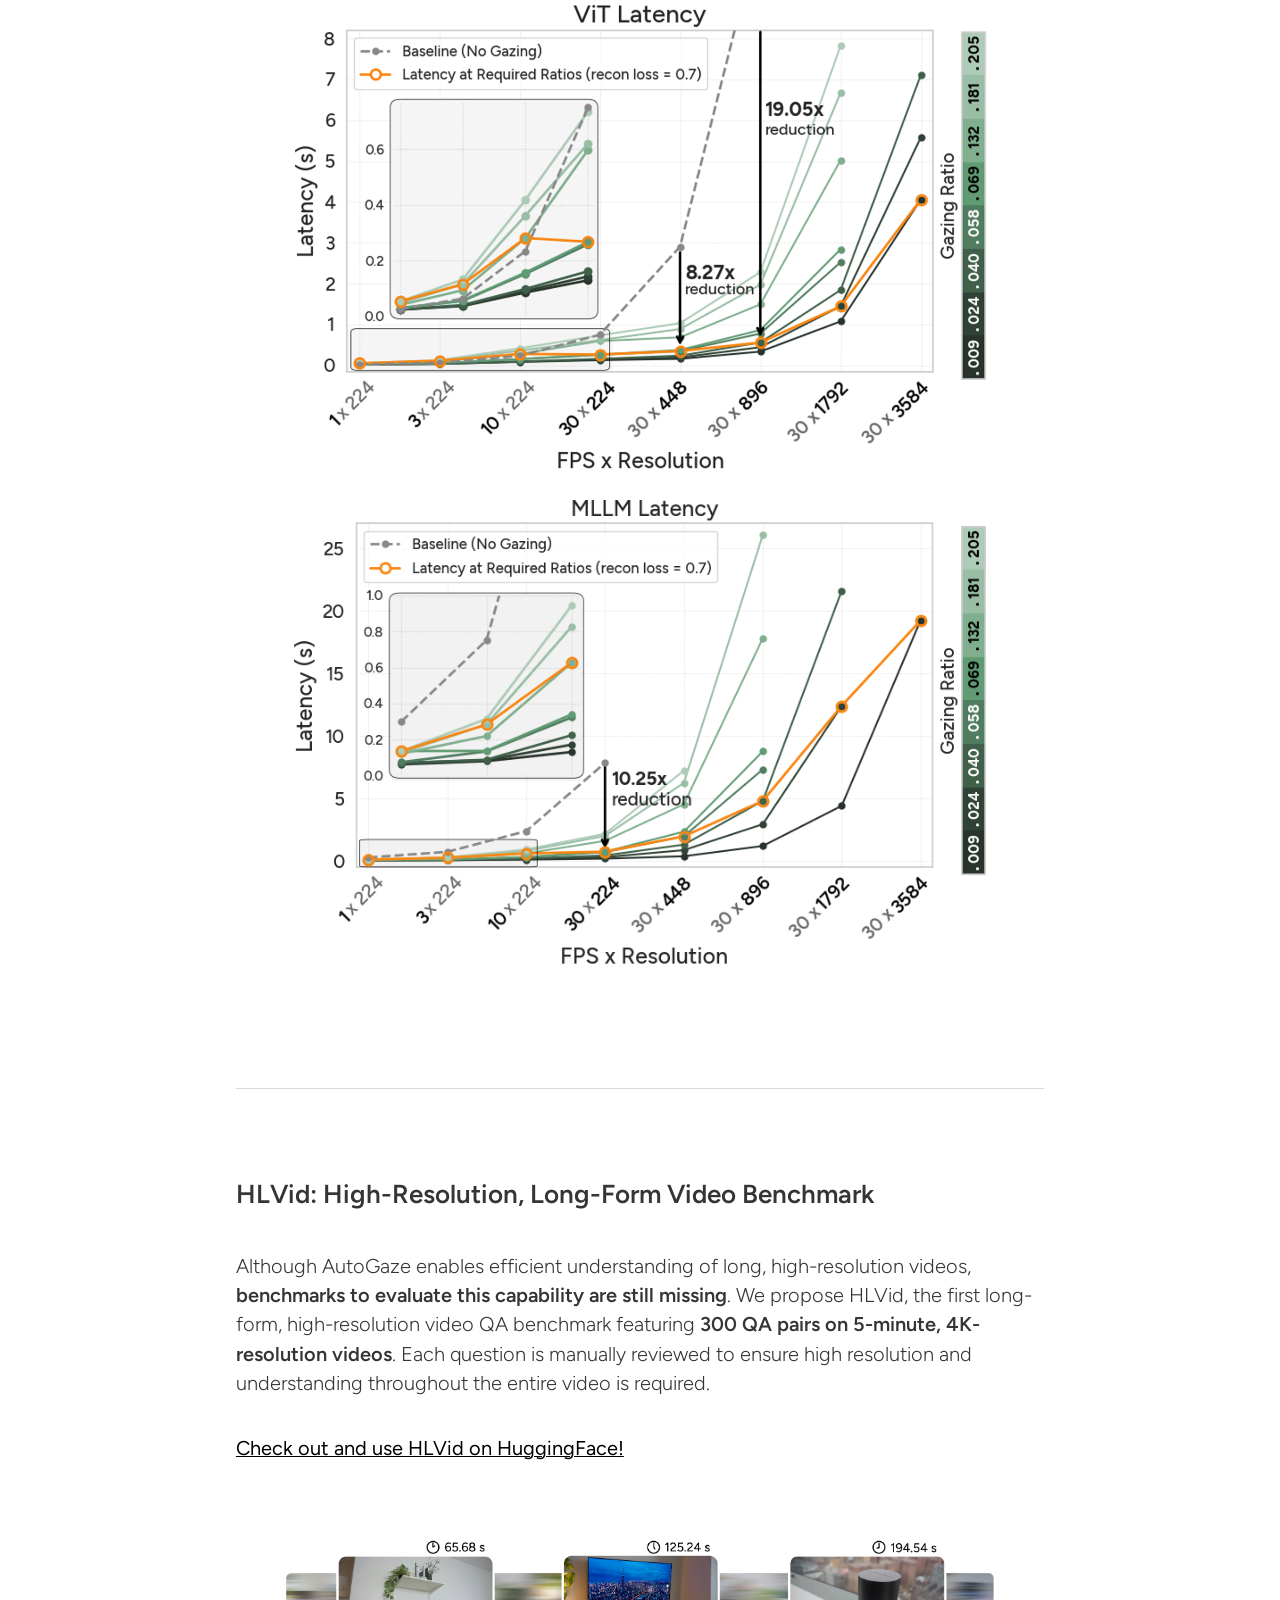
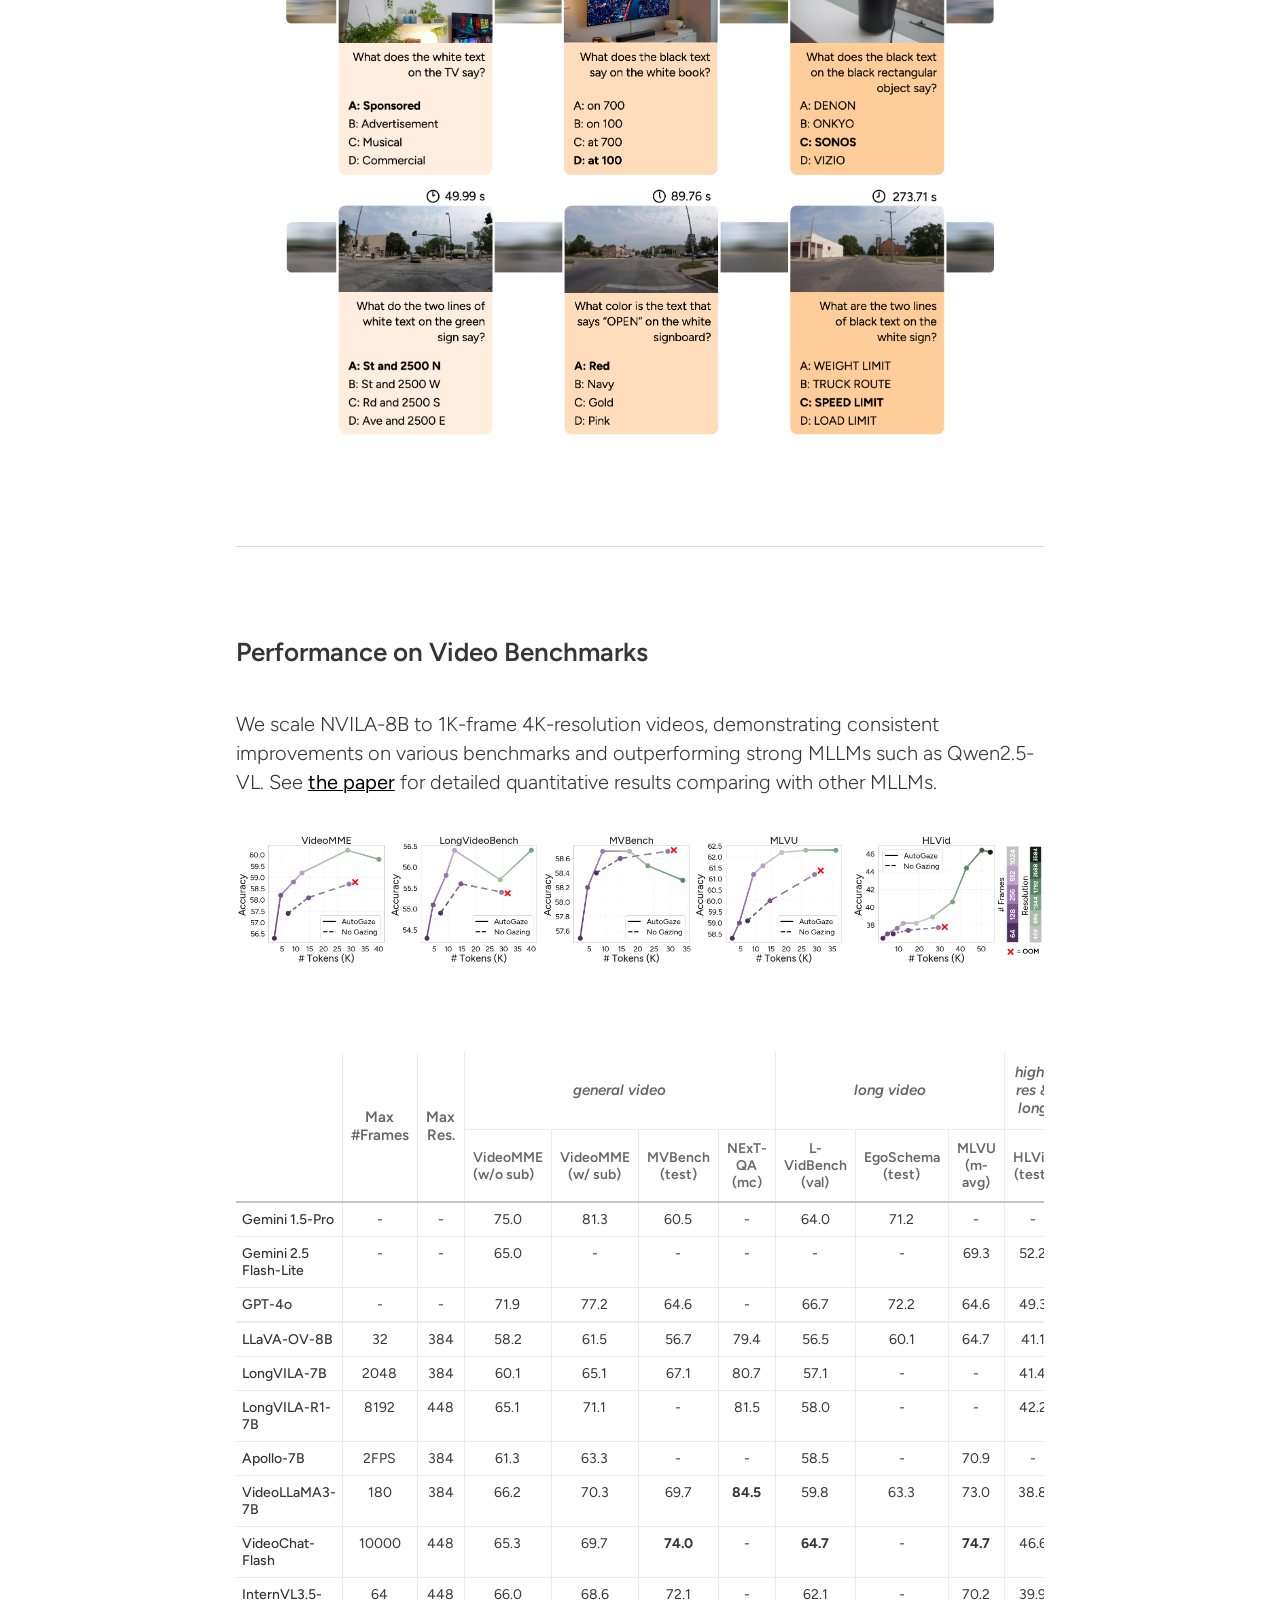
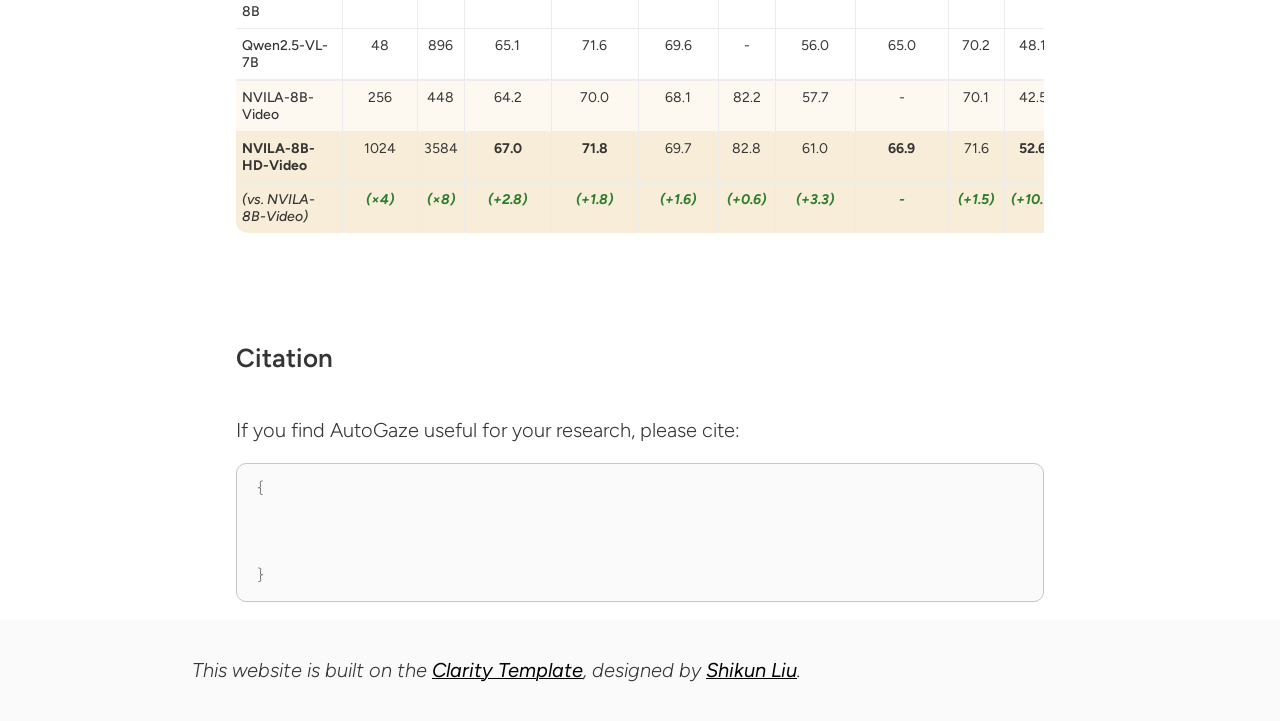
==== commit 7ba2aa4b: "commit files" ====
--- a/index.html
+++ b/index.html
@@ -89,13 +89,12 @@
                         <b>AutoGaze</b> is a lightweight module that removes redundant video patches before being processed downstream by a ViT or MLLM. Trained with next-token prediction and reinforcement learning, AutoGaze autoregressively <b>selects a minimal set of patches that reconstructs the video, eliminating redundancy while preserving information</b>. Empirically, AutoGaze reduces visual tokens by 4-100× and accelerates ViTs and MLLMs by up to 19×, enabling scaling MLLMs to 1K-frame 4K-resolution videos and achieving superior results on video benchmarks.
                     </p>
                     <p class="abstract">
-                        We also introduce <b>HLVid: the first high-resolution, long-form video QA benchmark</b>. On HLVid, an MLLM scaled with AutoGaze outperforms the previous SOTA MLLM by 6.3%.
+                        We also introduce <b>HLVid: the first high-resolution, long-form video QA benchmark</b>. On HLVid, an MLLM scaled with AutoGaze outperforms the baseline MLLM by 10.1%.
                     </p>
                 </div>
             </div>
         </div>
     </div>
-
     <div class="container blog main">
         <video controls src="./assets/figures/video.mp4" class="teaser_video" title="AutoGaze: Efficient and Scalable Video Understanding via Autoregressive Gazing"></video>
         <p class="video-intro">watch this for a quick intro!</p>
@@ -594,6 +593,13 @@
 
     <script src="https://cdnjs.cloudflare.com/ajax/libs/highlight.js/9.18.1/highlight.min.js"></script>
     <script>hljs.initHighlightingOnLoad();</script>
+<div id="panel-lightbox" class="panel-lightbox" aria-hidden="true">
+    <div class="panel-lightbox-backdrop"></div>
+    <div class="panel-lightbox-content">
+        <button class="panel-lightbox-close" aria-label="Close">&times;</button>
+        <div class="panel-lightbox-img"></div>
+    </div>
+</div>
     <script src="assets/scripts/main.js"></script>
     <script>
         // Dim rects keyed by active regions (matching data-regions exactly).
@@ -824,6 +830,94 @@
             });
         });
 
+        // Panel lightbox — click to zoom on results-fig panels
+        (function() {
+            var panelCrops = {
+                'panel-a': { x: 0.5,  y: 1,  w: 32.3, h: 48 },
+                'panel-b': { x: 33.8, y: 1,  w: 32.3, h: 48 },
+                'panel-c': { x: 67.1, y: 1,  w: 32.4, h: 48 },
+                'panel-d': { x: 0.5,  y: 51, w: 32.3, h: 48 },
+                'panel-e': { x: 33.8, y: 51, w: 32.3, h: 48 },
+                'panel-f': { x: 67.1, y: 51, w: 32.4, h: 48 }
+            };
+
+            var lightbox = document.getElementById('panel-lightbox');
+            var lbImg = lightbox.querySelector('.panel-lightbox-img');
+            var lbClose = lightbox.querySelector('.panel-lightbox-close');
+            var lbBackdrop = lightbox.querySelector('.panel-lightbox-backdrop');
+            var resultsFig = document.getElementById('results-fig');
+            var sourceImg = resultsFig.querySelector('img');
+            var activePanel = null;
+
+            function sizeLightbox() {
+                var crop = panelCrops[activePanel];
+                if (!crop) return;
+
+                var natW = sourceImg.naturalWidth;
+                var natH = sourceImg.naturalHeight;
+                if (!natW || !natH) return;
+
+                var panelAspect = (natW * crop.w) / (natH * crop.h);
+
+                // Fit within 90vw x 85vh, minus content padding (40px top + 16px bottom, 16px each side)
+                var maxW = window.innerWidth * 0.9 - 32;
+                var maxH = window.innerHeight * 0.85 - 56;
+                var dispW, dispH;
+                if (maxW / maxH > panelAspect) {
+                    dispH = maxH;
+                    dispW = dispH * panelAspect;
+                } else {
+                    dispW = maxW;
+                    dispH = dispW / panelAspect;
+                }
+
+                var bgW = dispW * 100 / crop.w;
+                var bgH = dispH * 100 / crop.h;
+                var bgX = -(crop.x / 100) * bgW;
+                var bgY = -(crop.y / 100) * bgH;
+
+                lbImg.style.width = Math.round(dispW) + 'px';
+                lbImg.style.height = Math.round(dispH) + 'px';
+                lbImg.style.backgroundImage = 'url(' + sourceImg.src + ')';
+                lbImg.style.backgroundSize = Math.round(bgW) + 'px ' + Math.round(bgH) + 'px';
+                lbImg.style.backgroundPosition = Math.round(bgX) + 'px ' + Math.round(bgY) + 'px';
+            }
+
+            function openLightbox(panelId) {
+                activePanel = panelId;
+                sizeLightbox();
+                lightbox.classList.add('active');
+                lightbox.setAttribute('aria-hidden', 'false');
+                document.body.classList.add('lightbox-open');
+            }
+
+            function closeLightbox() {
+                activePanel = null;
+                lightbox.classList.remove('active');
+                lightbox.setAttribute('aria-hidden', 'true');
+                document.body.classList.remove('lightbox-open');
+            }
+
+            window.addEventListener('resize', function() {
+                if (activePanel) sizeLightbox();
+            });
+
+            // Attach click handlers to results-fig panels only
+            resultsFig.querySelectorAll('.region-border').forEach(function(rect) {
+                rect.addEventListener('click', function() {
+                    openLightbox(rect.dataset.region);
+                });
+            });
+
+            lbClose.addEventListener('click', closeLightbox);
+            lbBackdrop.addEventListener('click', closeLightbox);
+            document.addEventListener('keydown', function(e) {
+                if (e.key === 'Escape' && lightbox.classList.contains('active')) {
+                    closeLightbox();
+                }
+            });
+        })();
+
         // OOD Carousel - Flickity initialization
         var oodFlickity = new Flickity('.ood-flickity', {
             cellAlign: 'center',
--- a/assets/stylesheets/main_free.css
+++ b/assets/stylesheets/main_free.css
@@ -1778,7 +1778,7 @@
   }
 }
 #first-content h1.title {
-  font-size: 34px;
+  font-size: 37px;
   line-height: 1.3;
   margin: 0rem 0 3.75rem 0;
   text-align: center;
@@ -2286,4 +2286,70 @@
   cursor: pointer !important;
 }
 
+/* Panel lightbox — results-fig only */
+#results-fig .region-border {
+  cursor: pointer;
+}
+
+body.lightbox-open {
+  overflow: hidden;
+}
+
+.panel-lightbox {
+  position: fixed;
+  inset: 0;
+  z-index: 10000;
+  display: flex;
+  align-items: center;
+  justify-content: center;
+  opacity: 0;
+  visibility: hidden;
+  transition: opacity 0.25s ease, visibility 0.25s ease;
+}
+.panel-lightbox.active {
+  opacity: 1;
+  visibility: visible;
+}
+
+.panel-lightbox-backdrop {
+  position: absolute;
+  inset: 0;
+  background: rgba(0, 0, 0, 0.65);
+}
+
+.panel-lightbox-content {
+  position: relative;
+  z-index: 1;
+  max-width: 90vw;
+  max-height: 85vh;
+  background: #fff;
+  border-radius: 12px;
+  padding: 16px;
+  padding-top: 40px;
+  box-shadow: 0 8px 32px rgba(0, 0, 0, 0.4);
+}
+
+.panel-lightbox-close {
+  position: absolute;
+  top: 8px;
+  right: 8px;
+  background: none;
+  border: none;
+  color: #999;
+  font-size: 28px;
+  line-height: 1;
+  padding: 4px 8px;
+  cursor: pointer;
+  transition: color 0.15s ease;
+}
+.panel-lightbox-close:hover {
+  color: #e1b76e;
+}
+
+.panel-lightbox-img {
+  background-color: #fff;
+  background-repeat: no-repeat;
+  border-radius: 8px;
+}
+
 /*# sourceMappingURL=main_free.css.map */
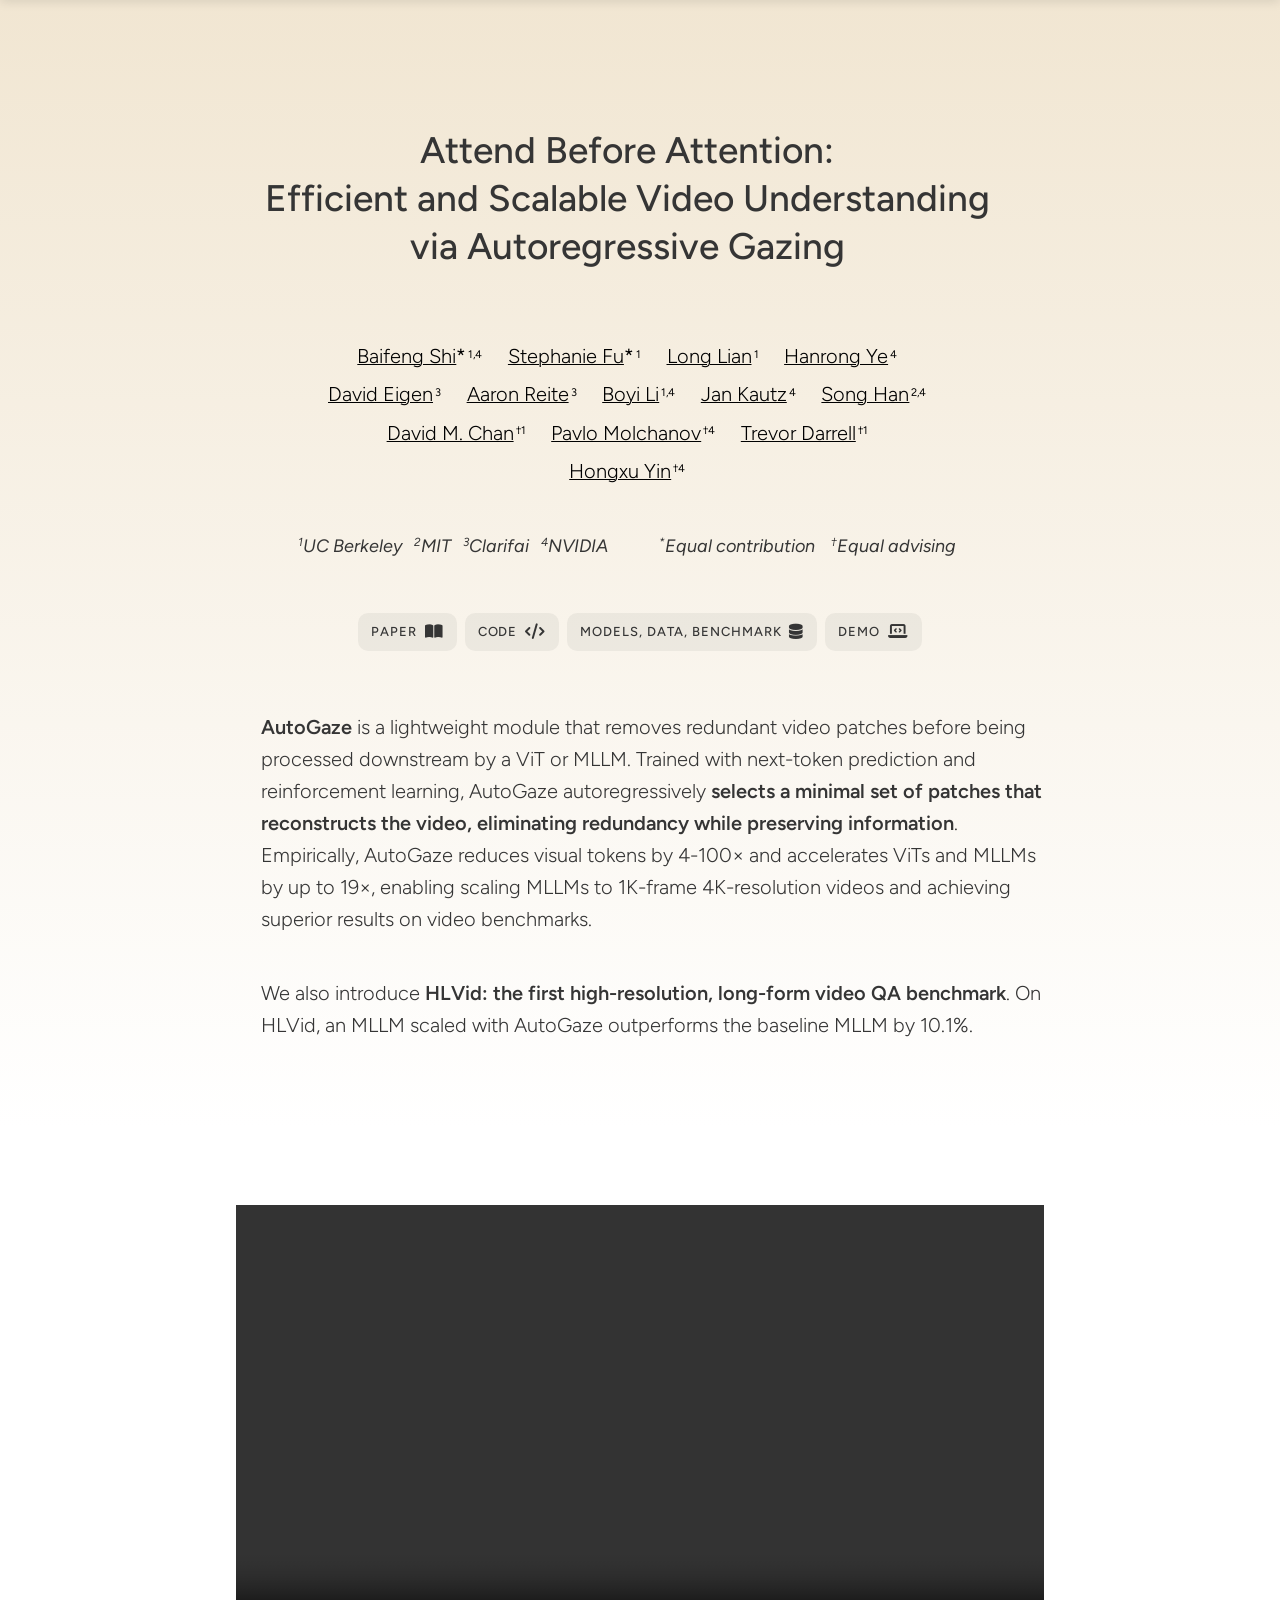
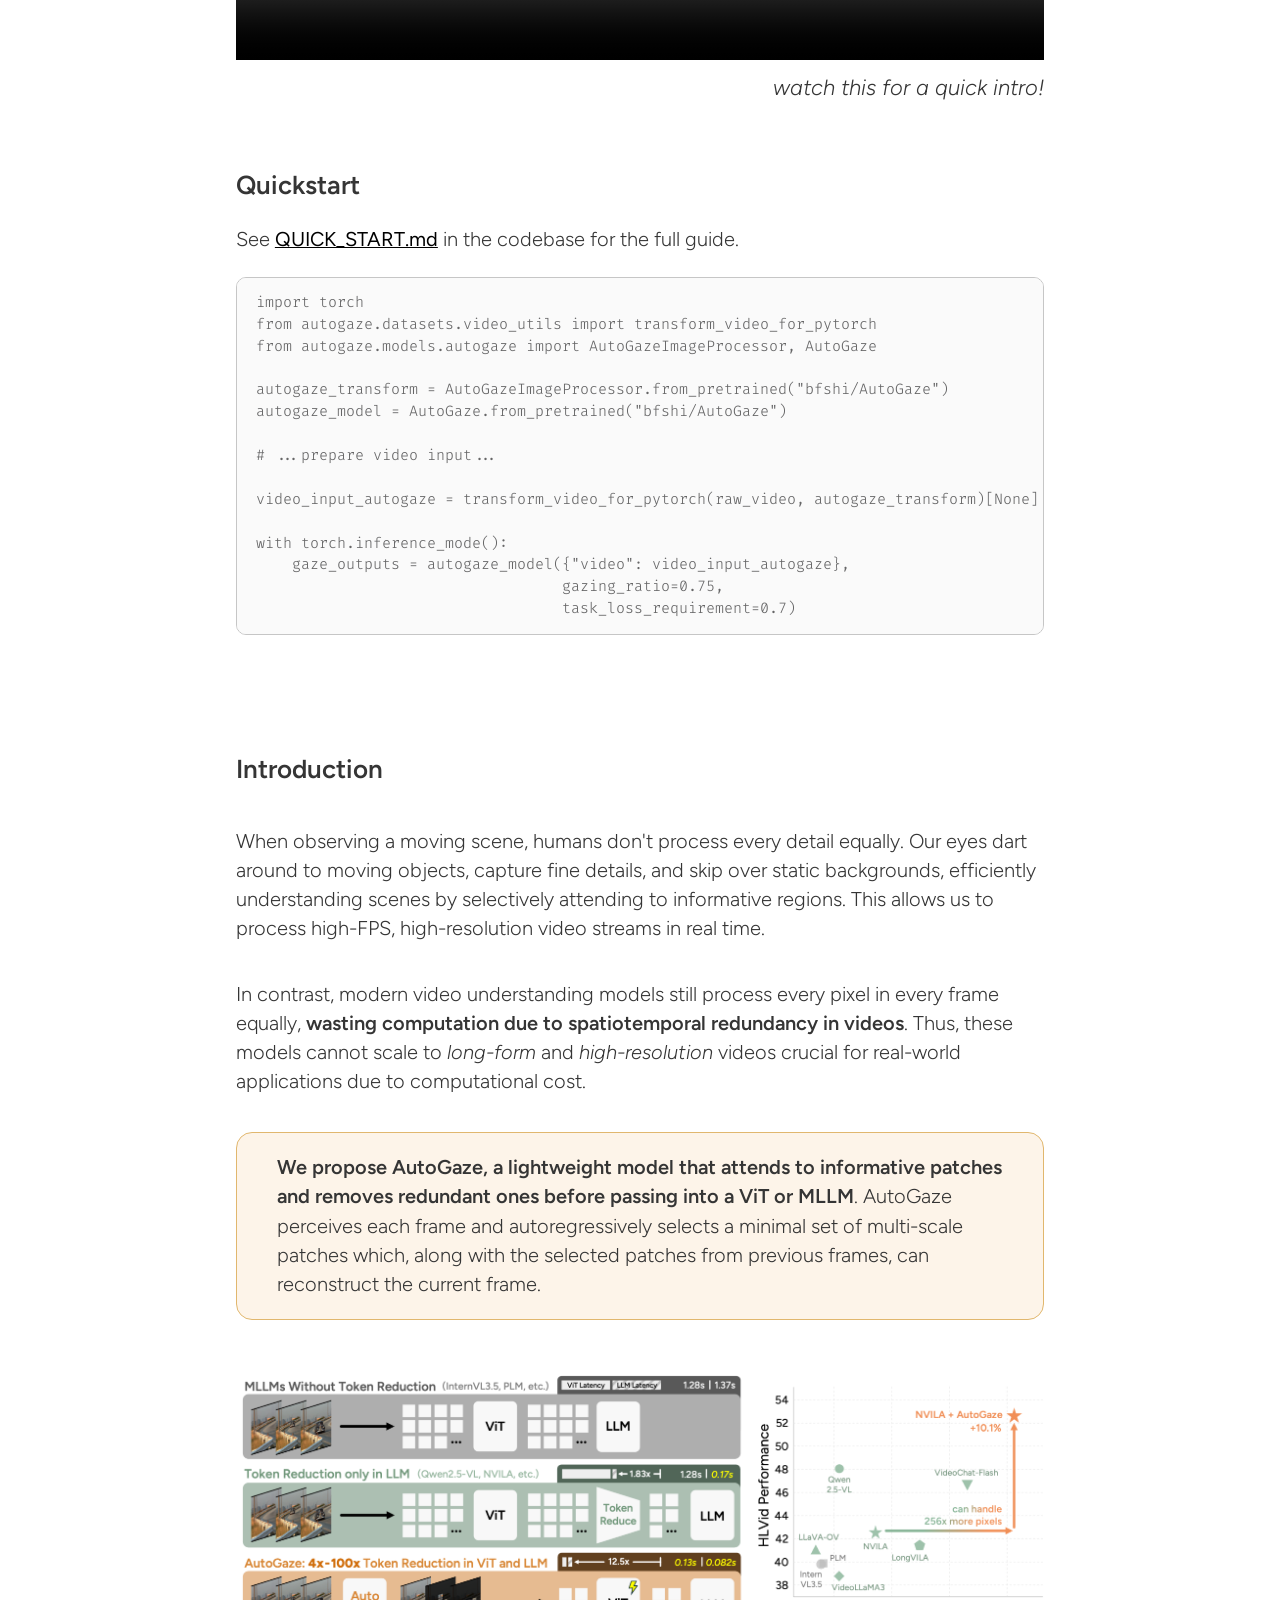
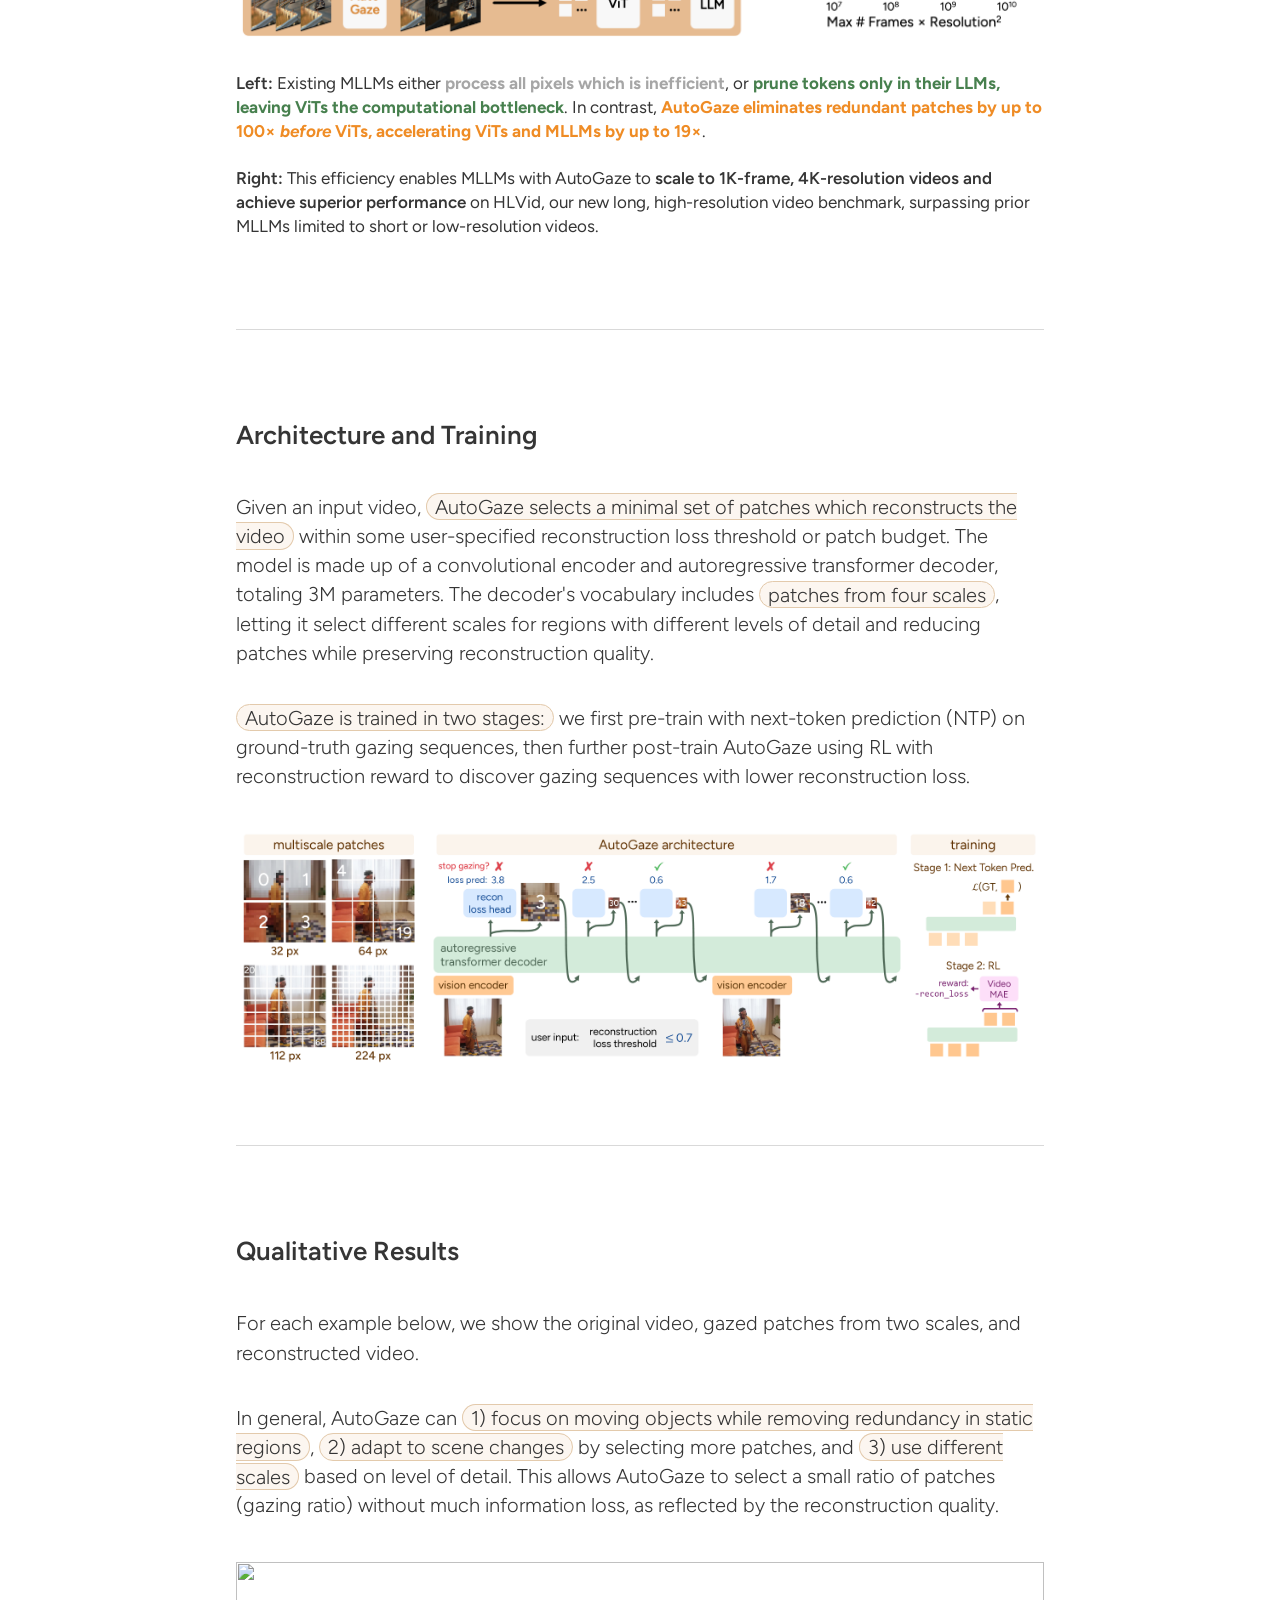
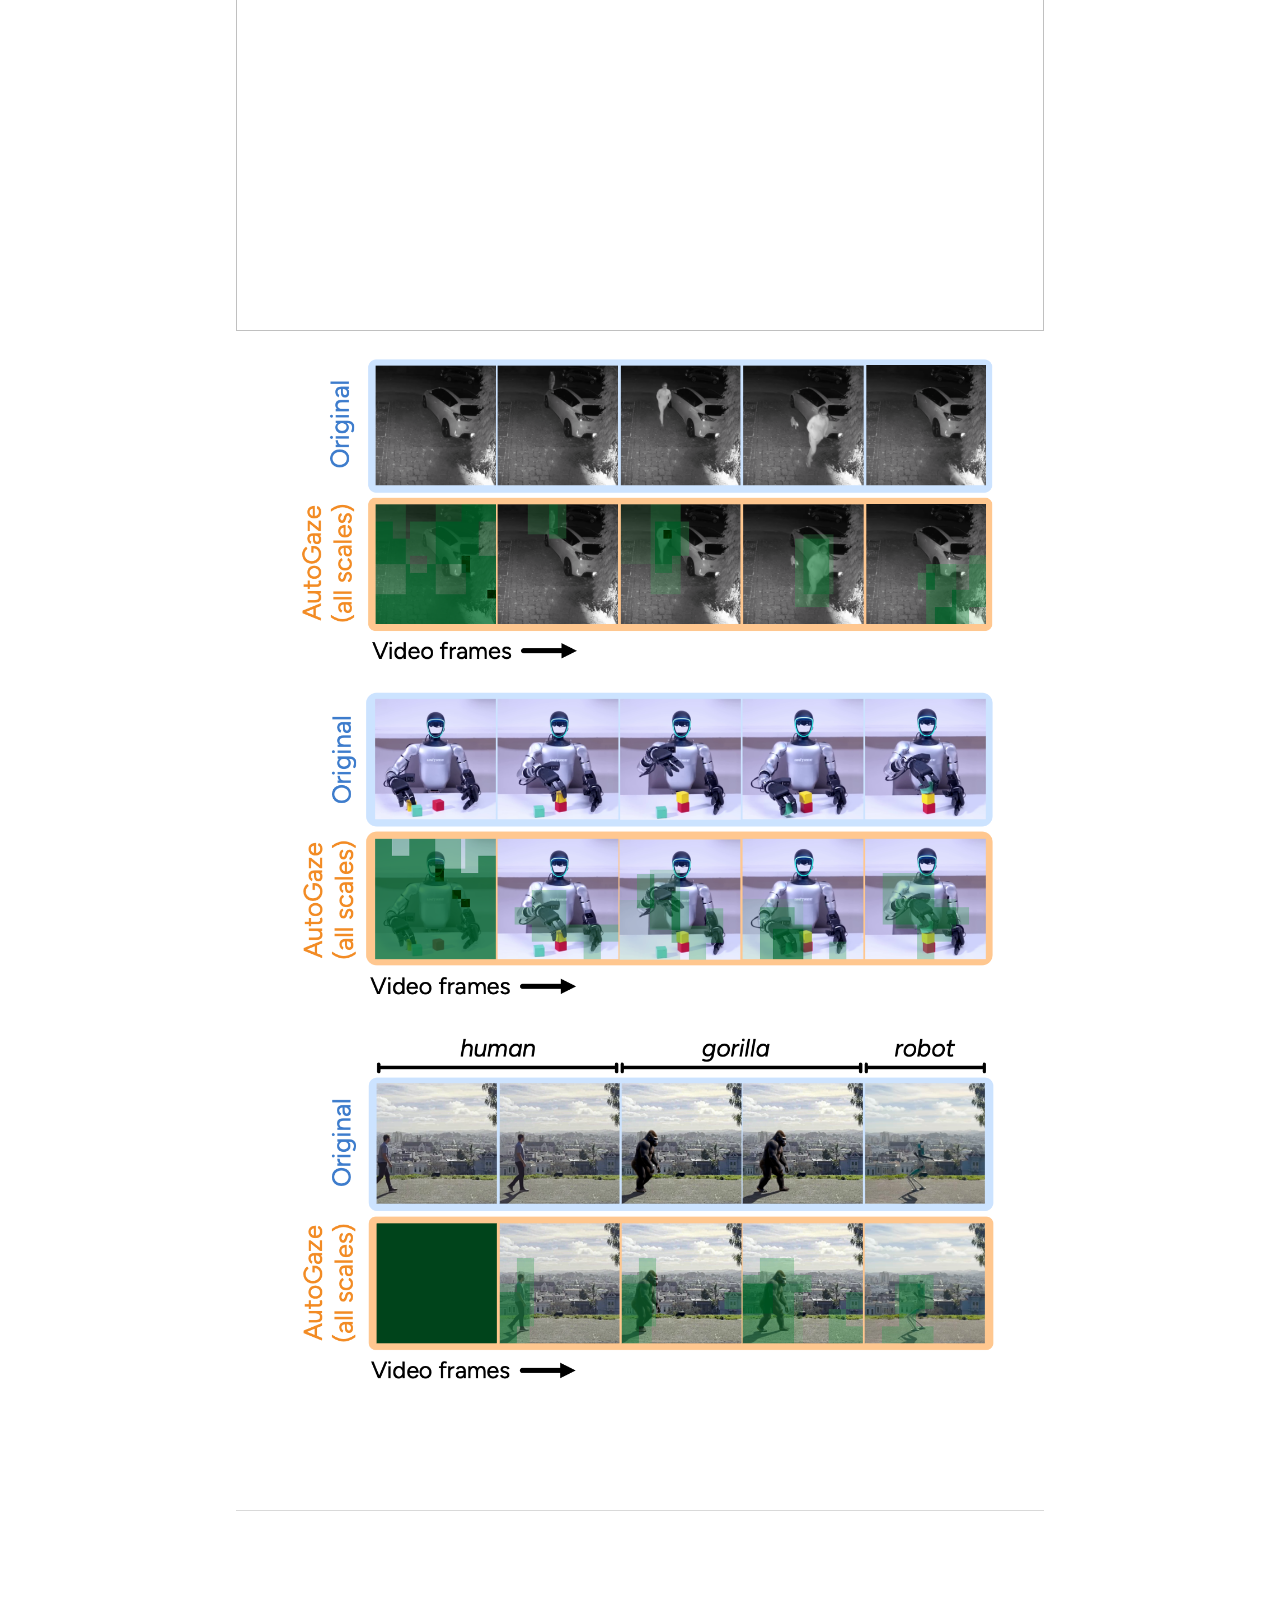
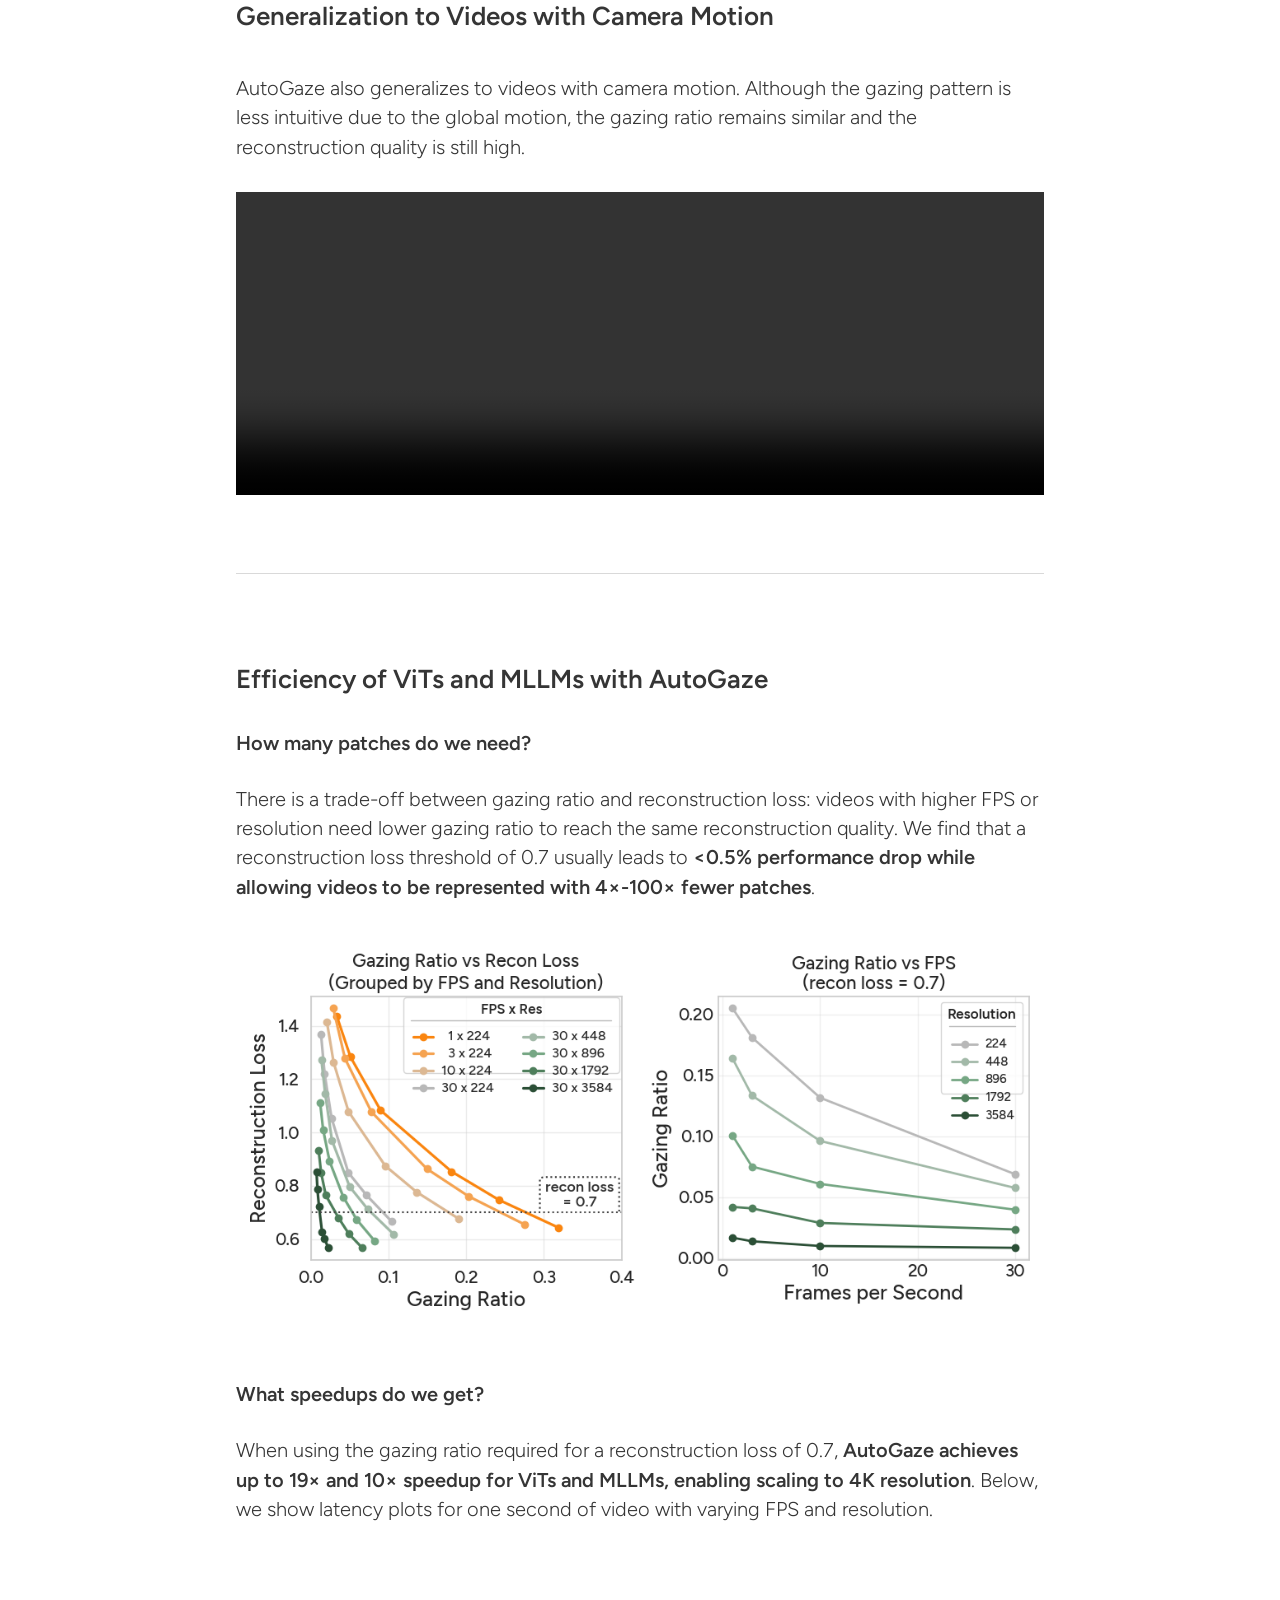
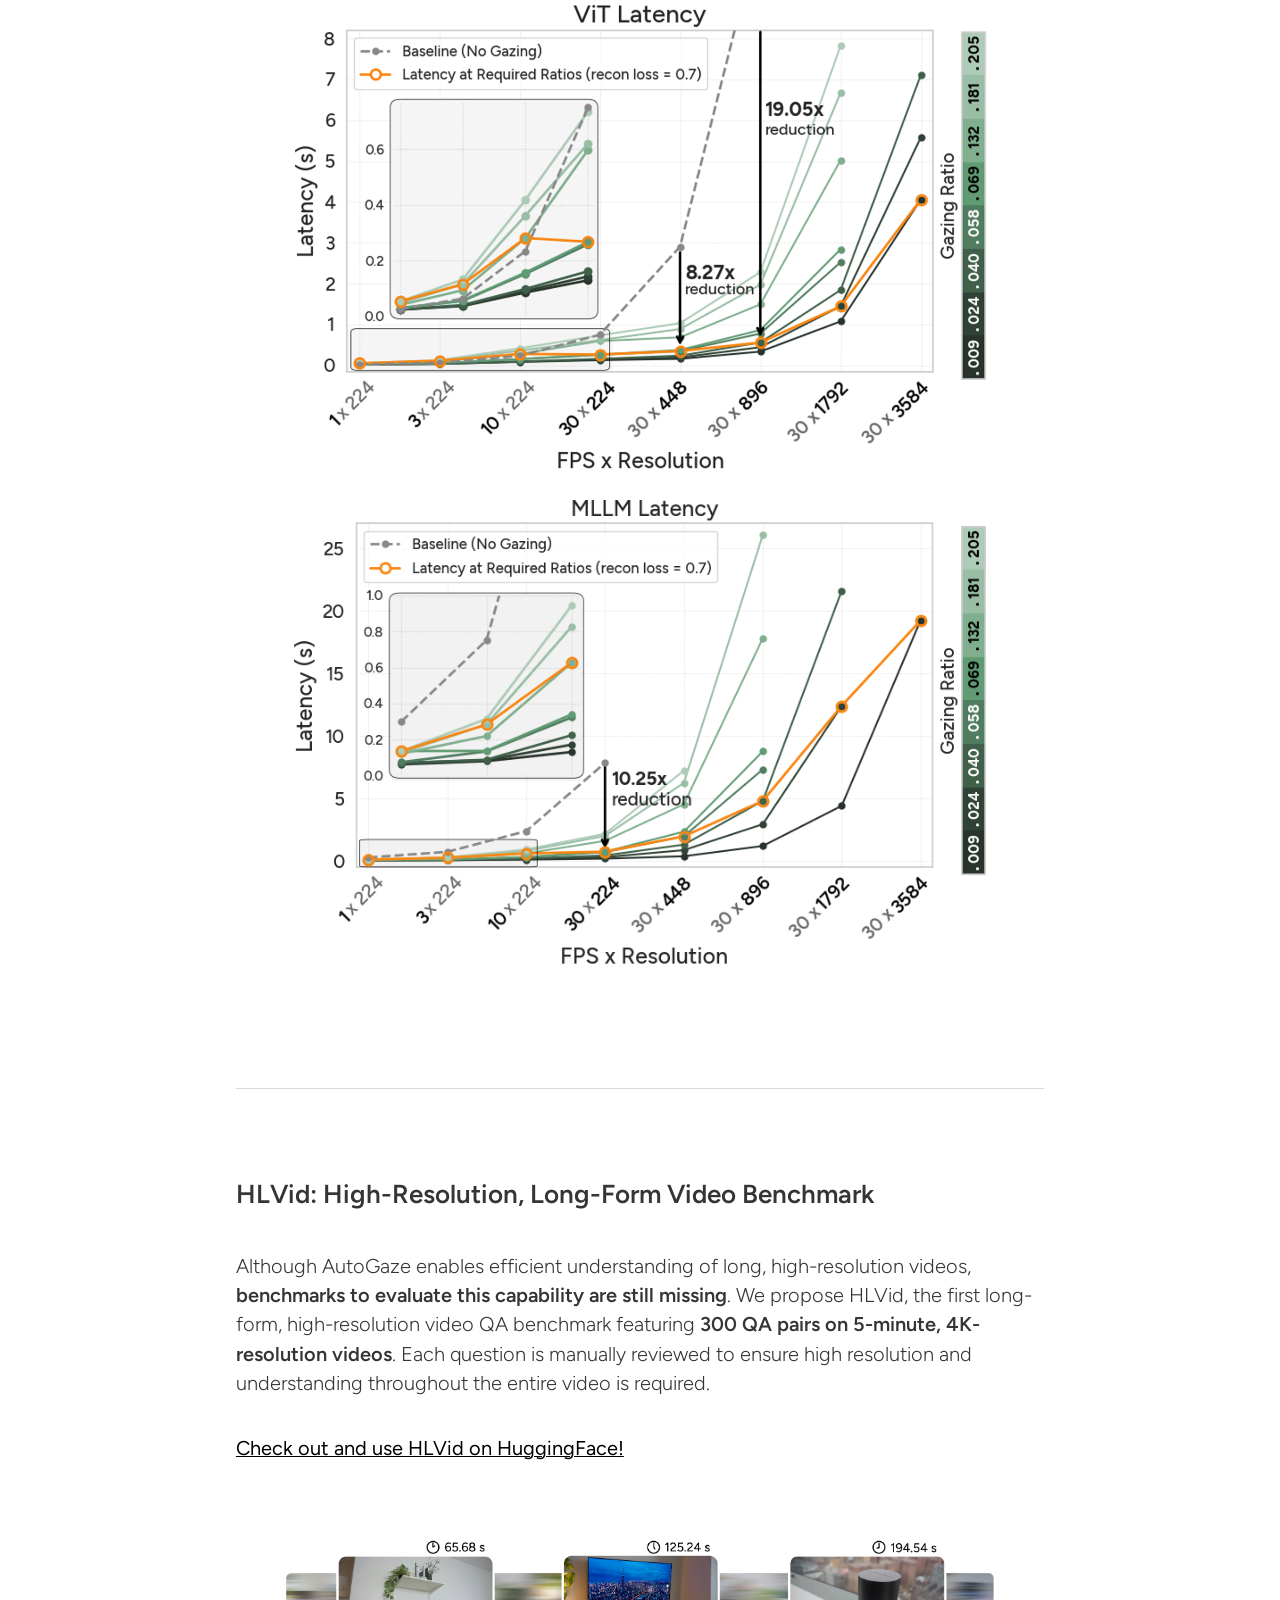
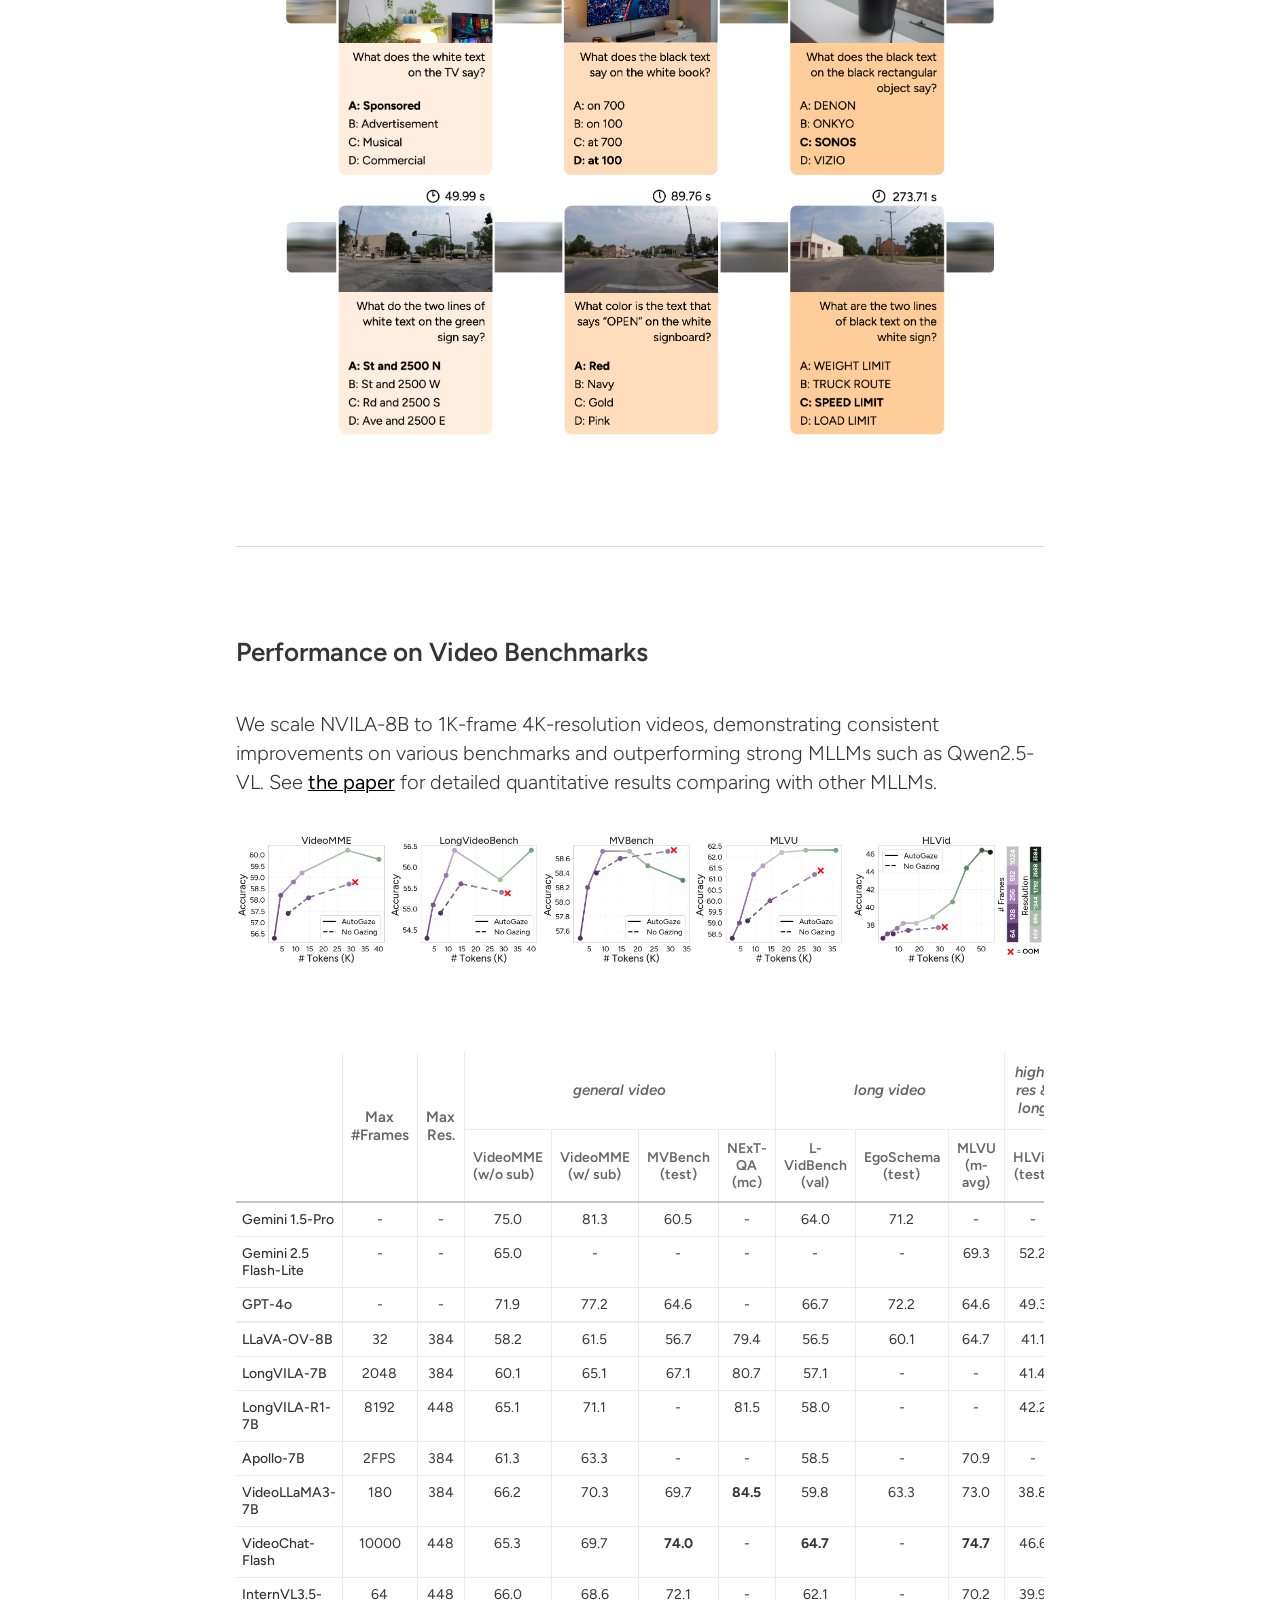
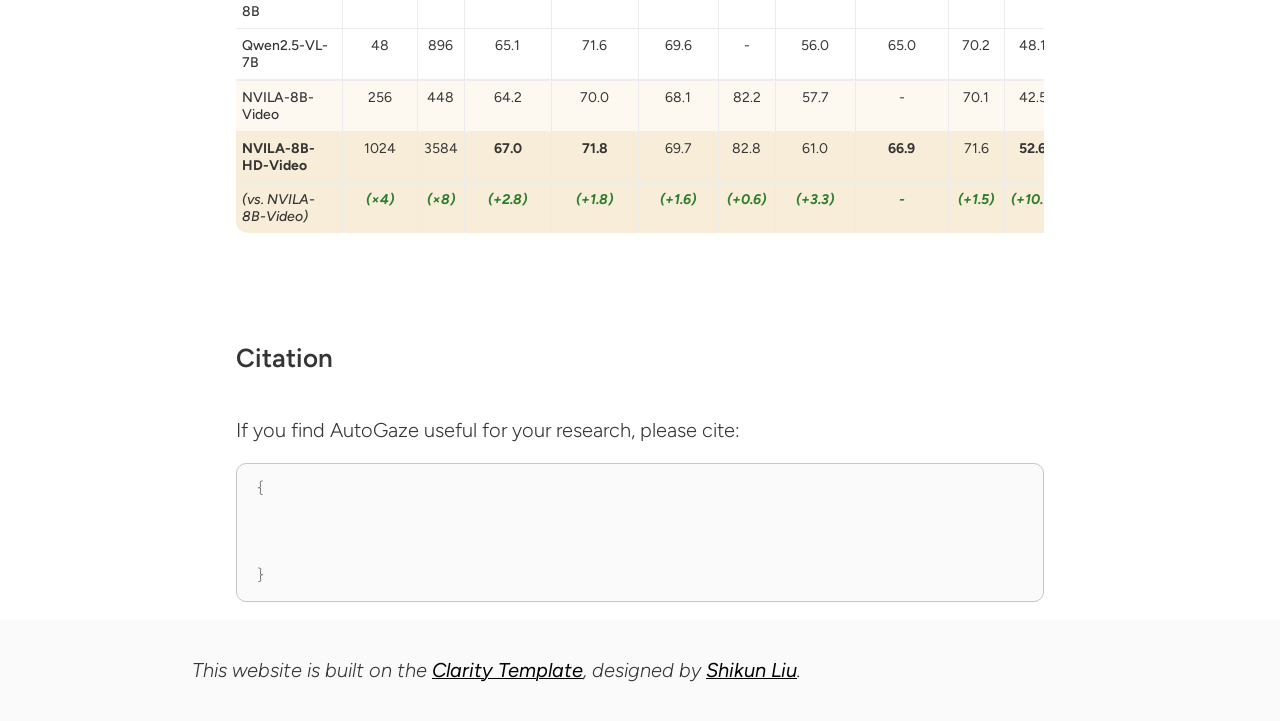
==== commit e542bb32: "commit files" ====
--- a/index.html
+++ b/index.html
@@ -79,8 +79,8 @@
                     <div>
                         <a href="#" class="button icon" style="background-color: rgba(0, 0, 0, 0.05)">Paper <i class="fa-solid fa-book-open"></i></a>
                         <a href="#" class="button icon" style="background-color: rgba(0, 0, 0, 0.05)">Code <i class="fa-solid fa-code"></i></a>
-                        <a href="https://huggingface.co/datasets/bfshi/HLVid" class="button icon" style="background-color: rgba(0, 0, 0, 0.05)" target="_blank">HLVid Benchmark <i class="fa-solid fa-database"></i></a>
-                        <a href="#" class="button icon" style="background-color: rgba(0, 0, 0, 0.05)">Demo <i class="fa-solid fa-laptop-code"></i></a>
+                        <a href="https://huggingface.co/collections/bfshi/autogaze" class="button icon" style="background-color: rgba(0, 0, 0, 0.05)" target="_blank">Models, Data, Benchmark <i class="fa-solid fa-database"></i></a>
+                        <a href="https://huggingface.co/spaces/bfshi/AutoGaze" class="button icon" style="background-color: rgba(0, 0, 0, 0.05)" target="_blank">Demo <i class="fa-solid fa-laptop-code"></i></a>
                     </div>
                 </div>
 
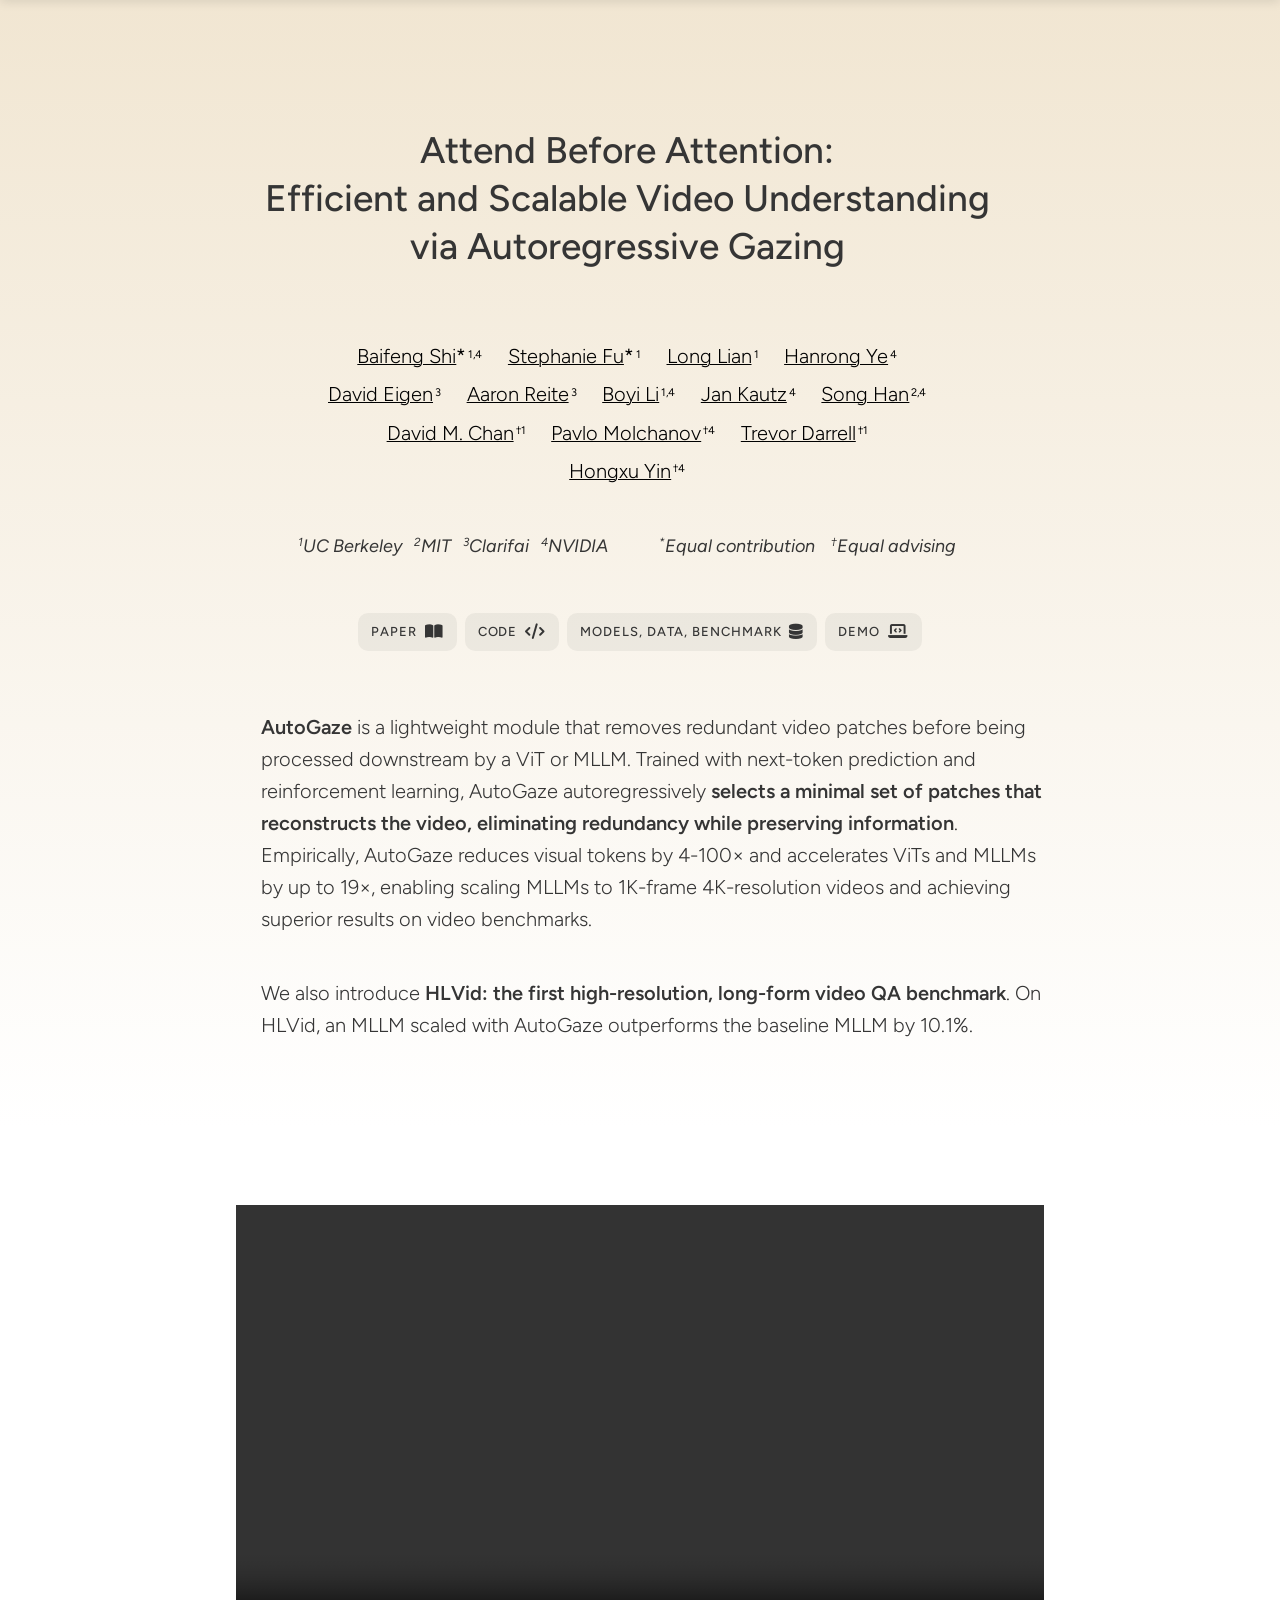
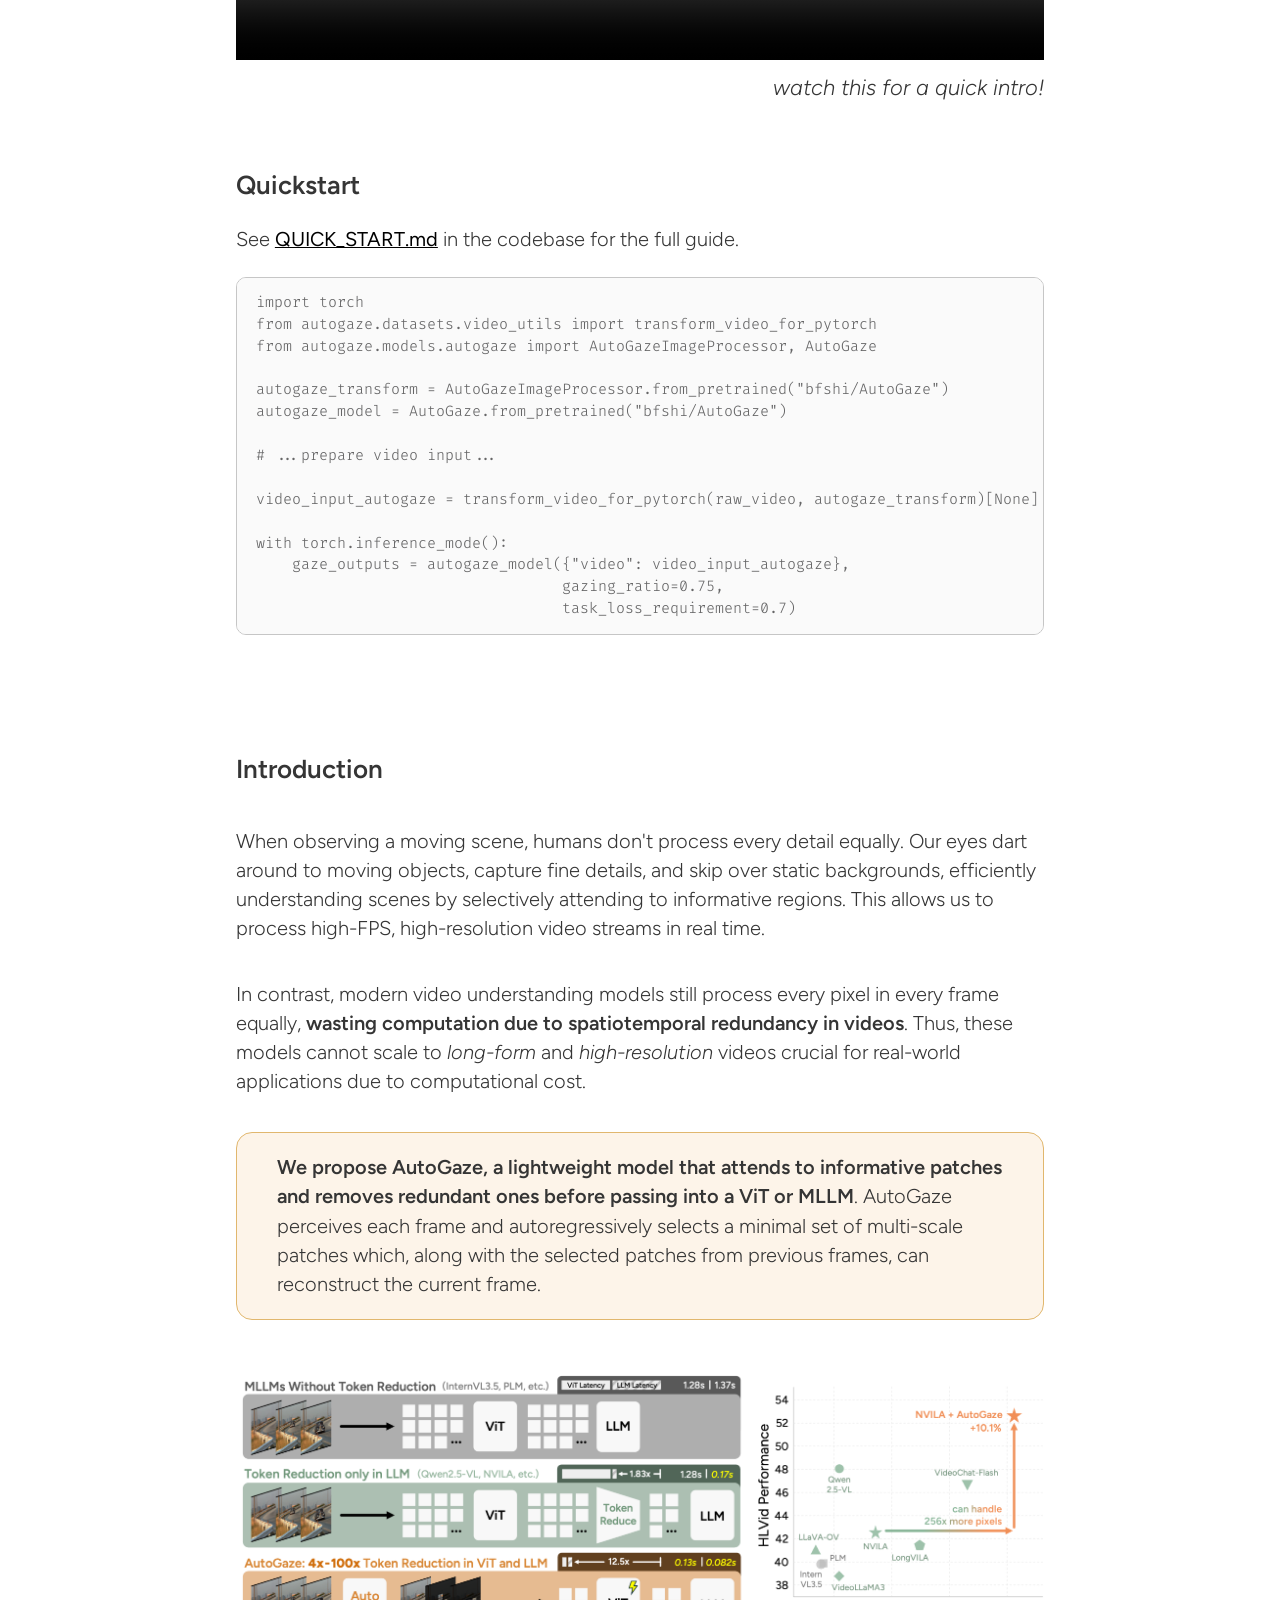
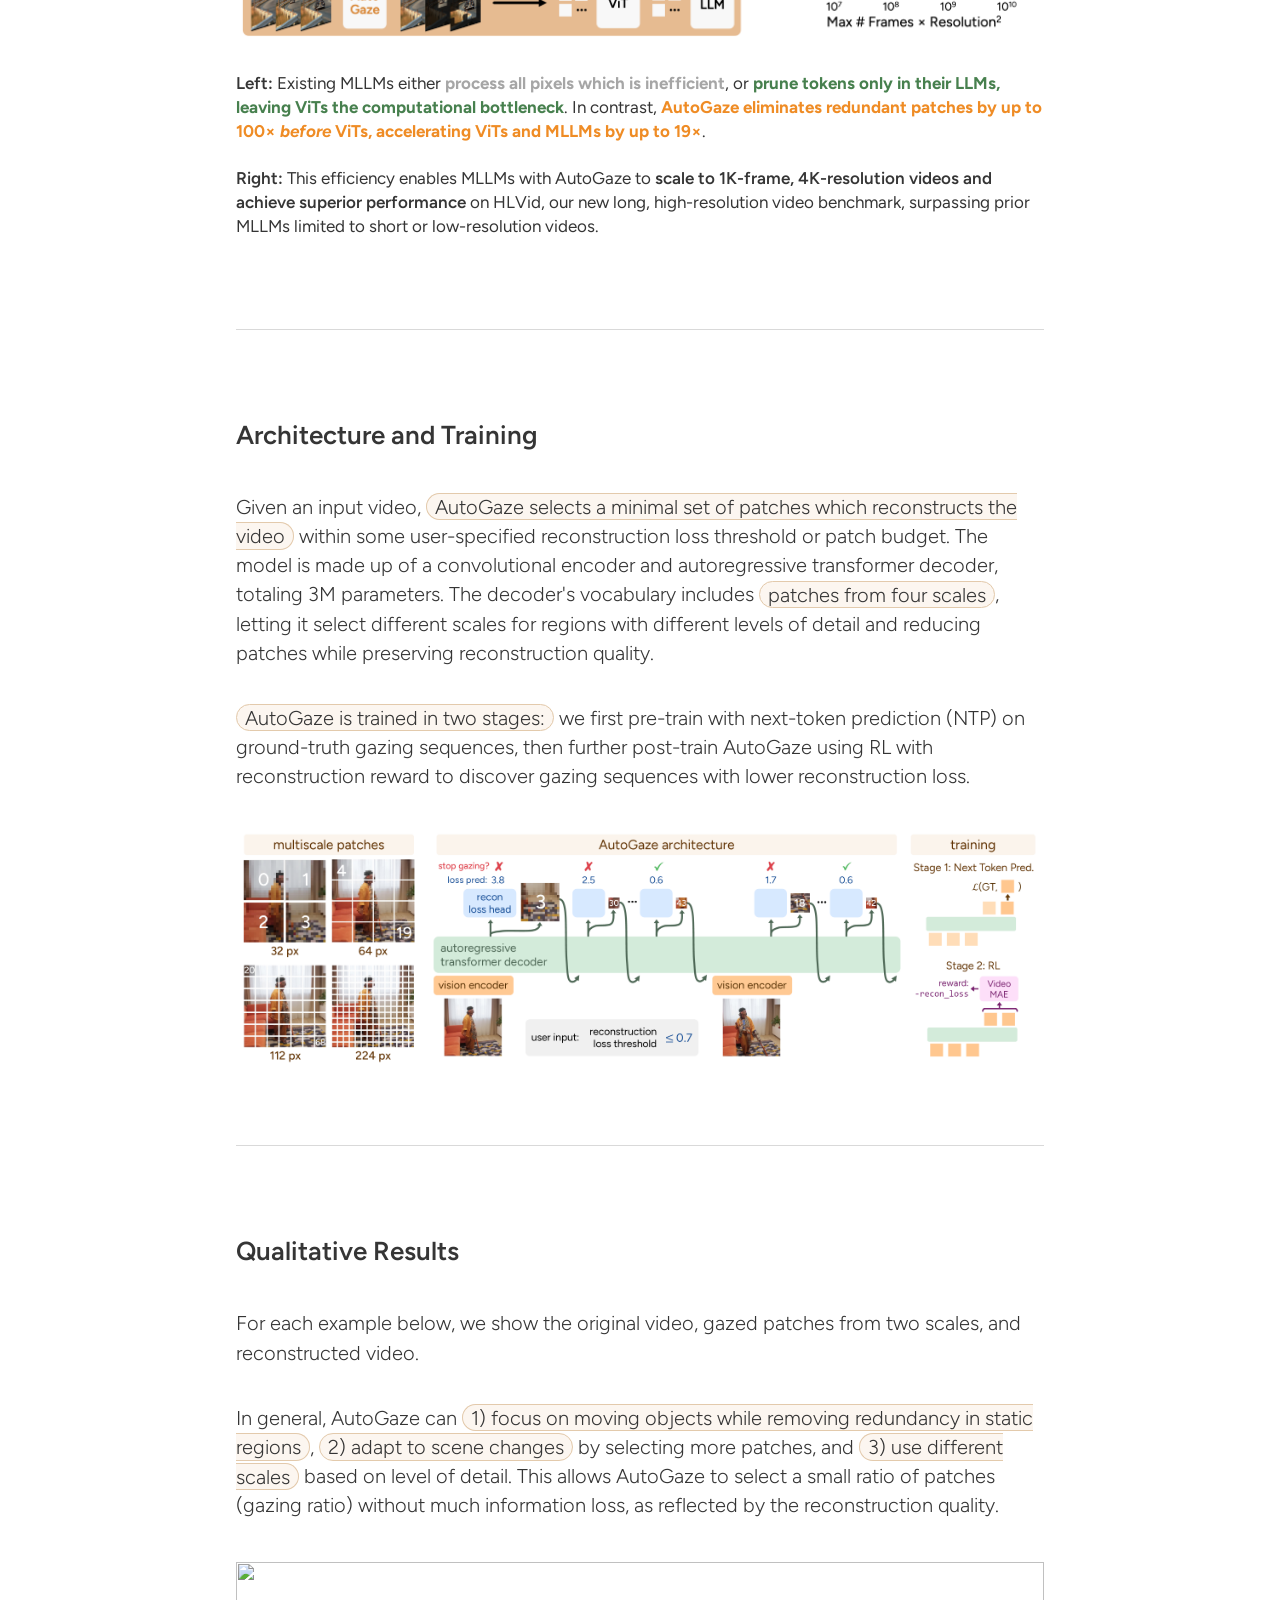
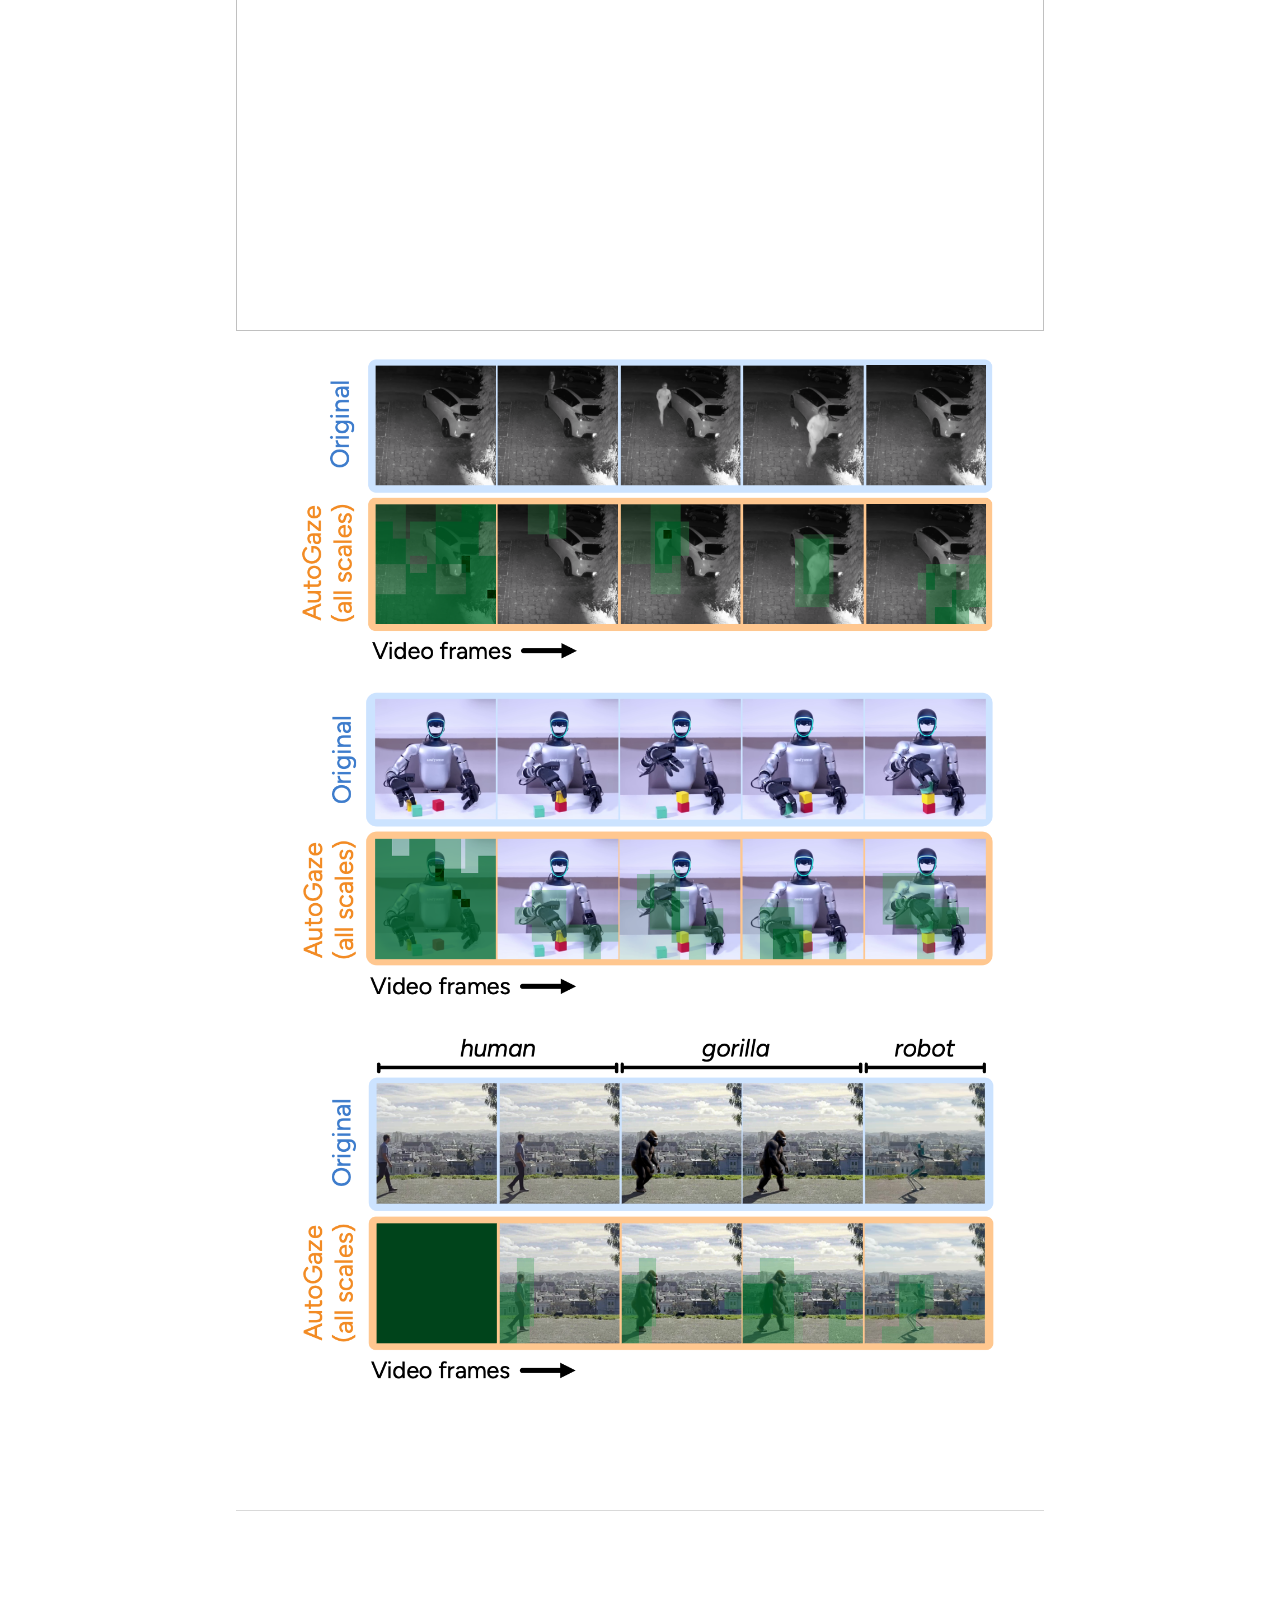
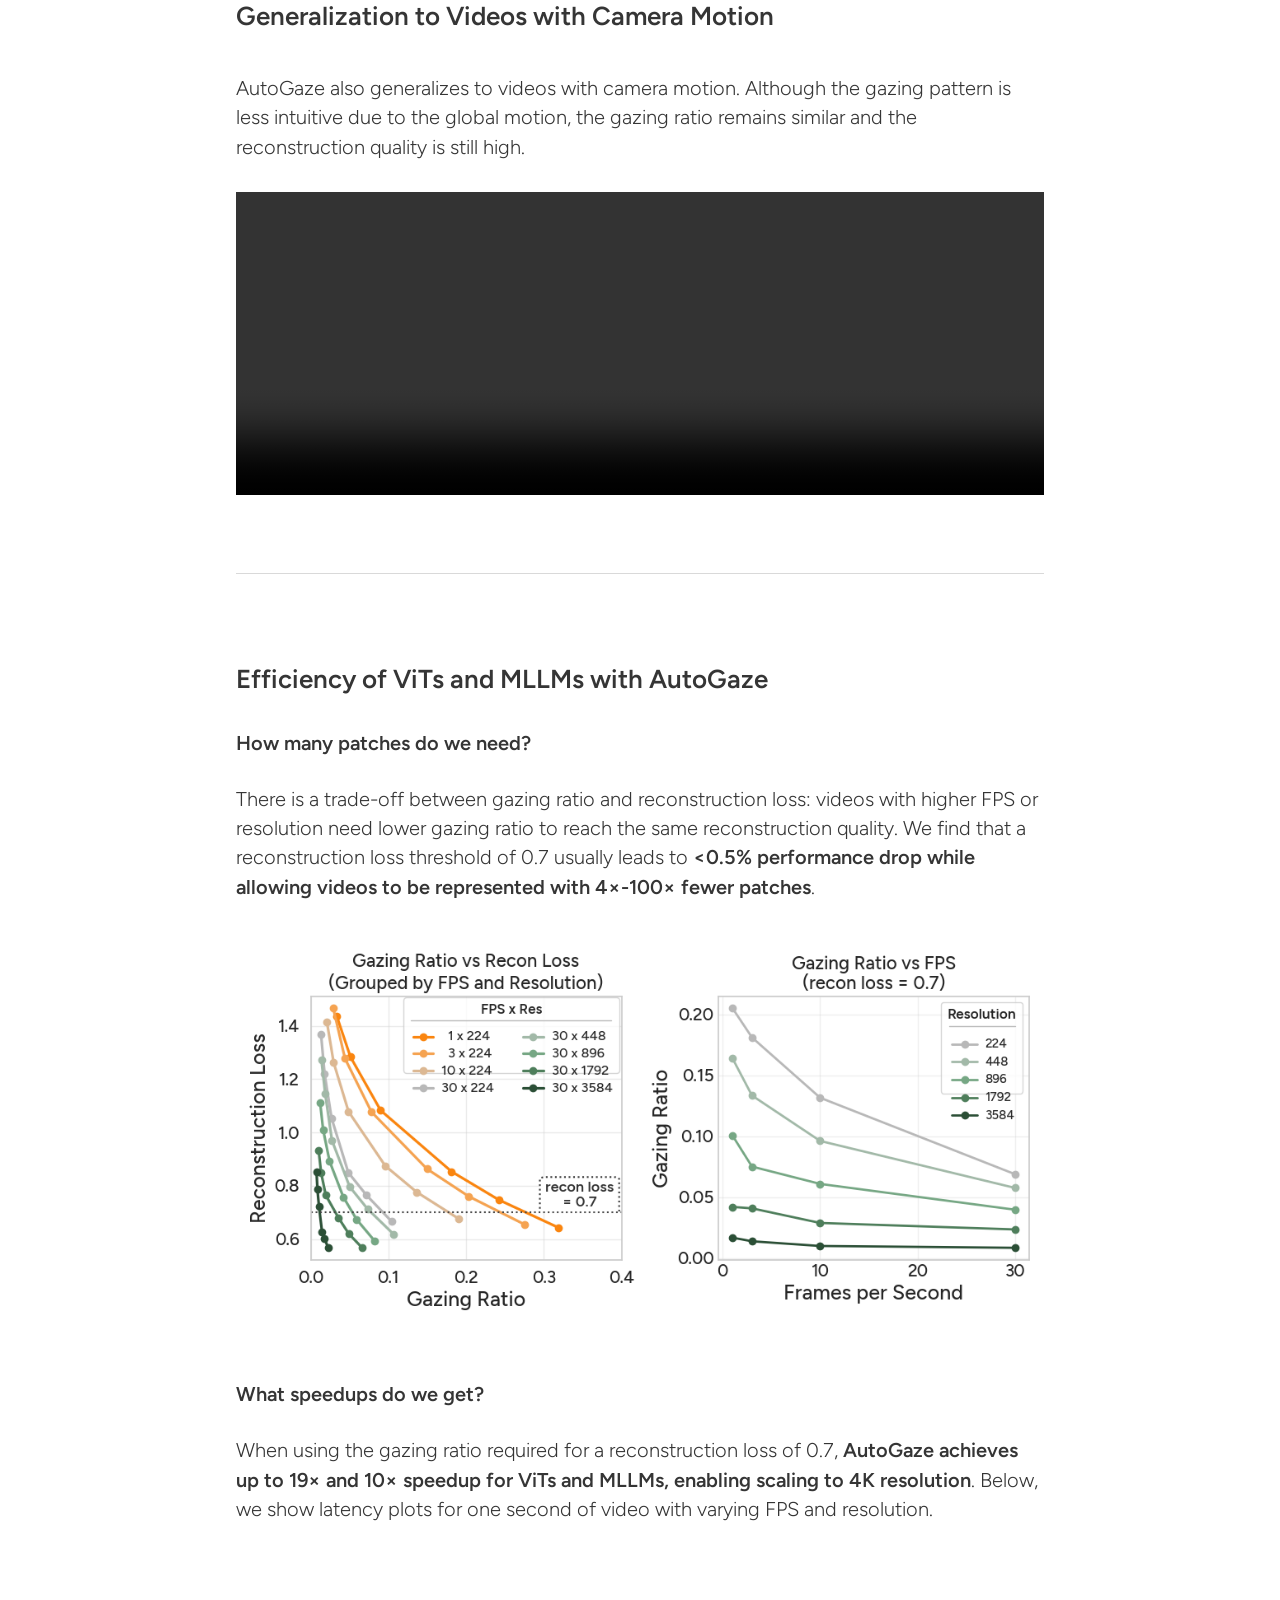
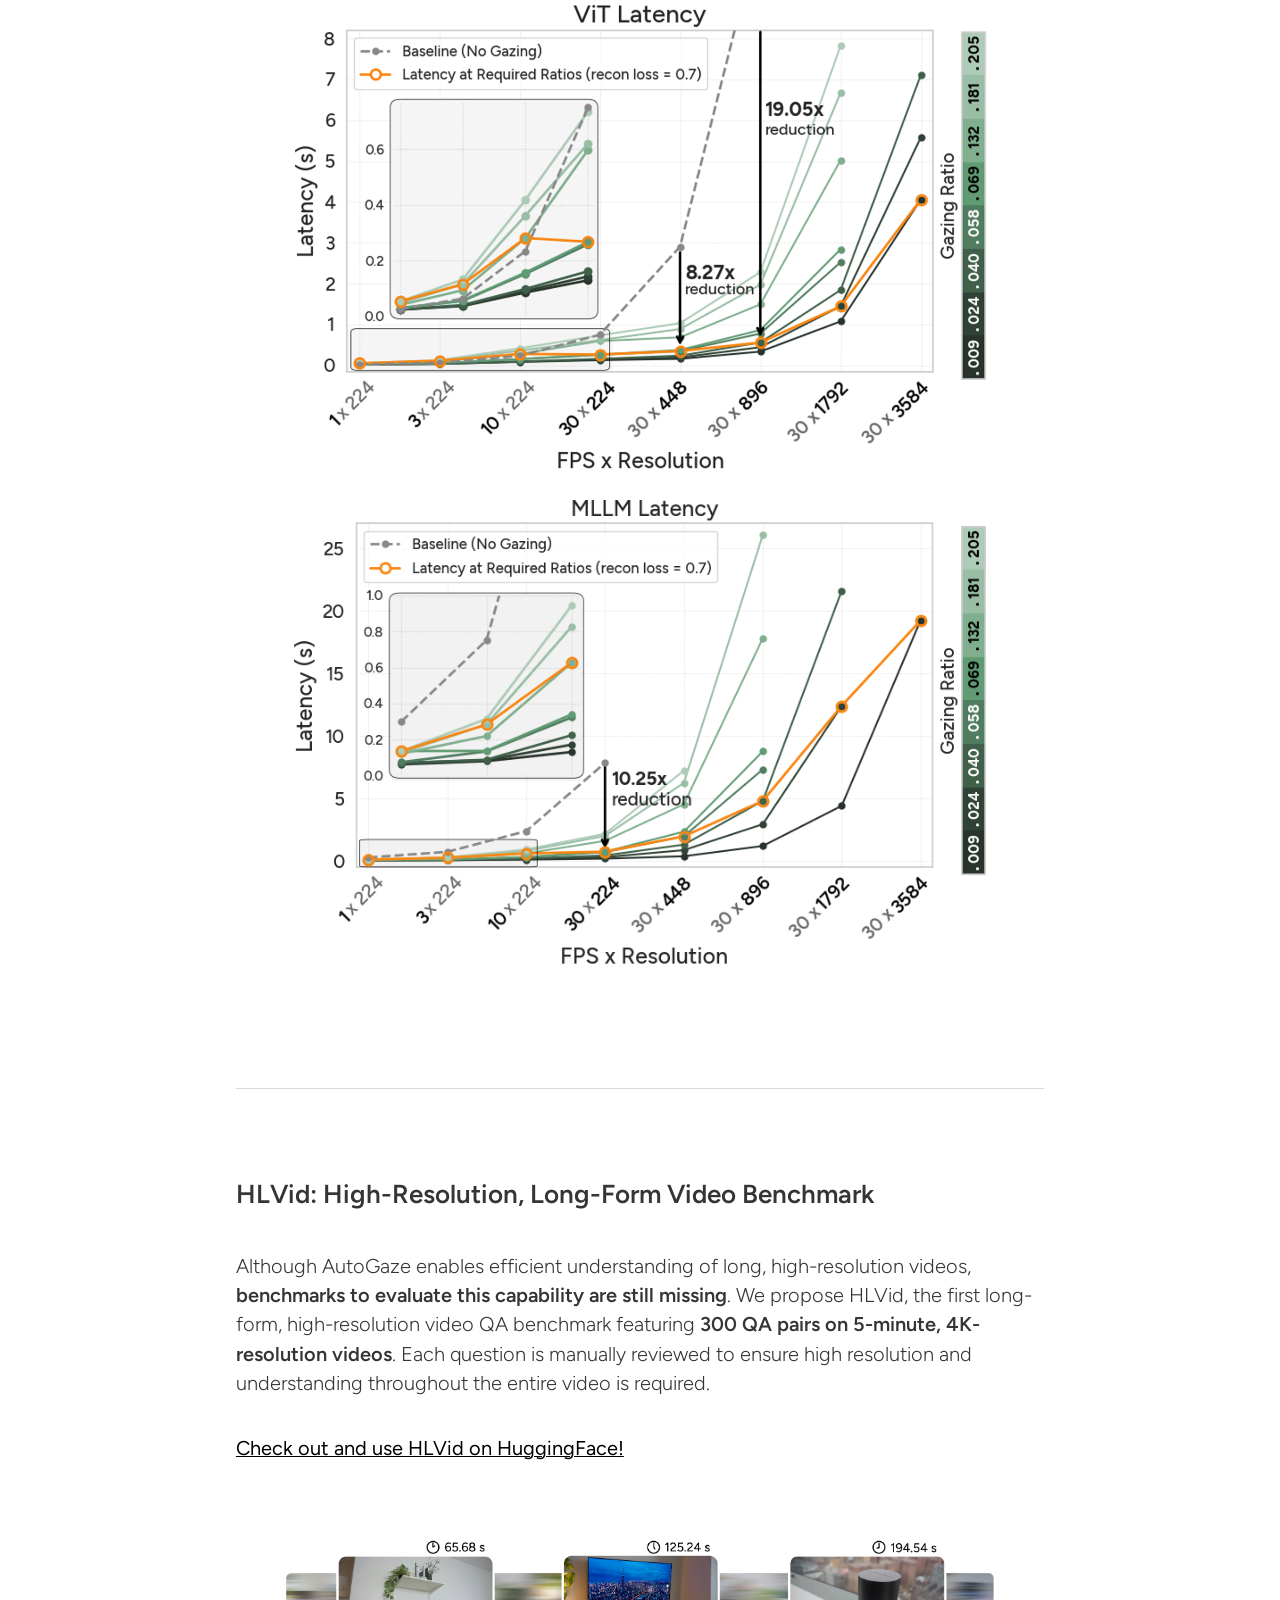
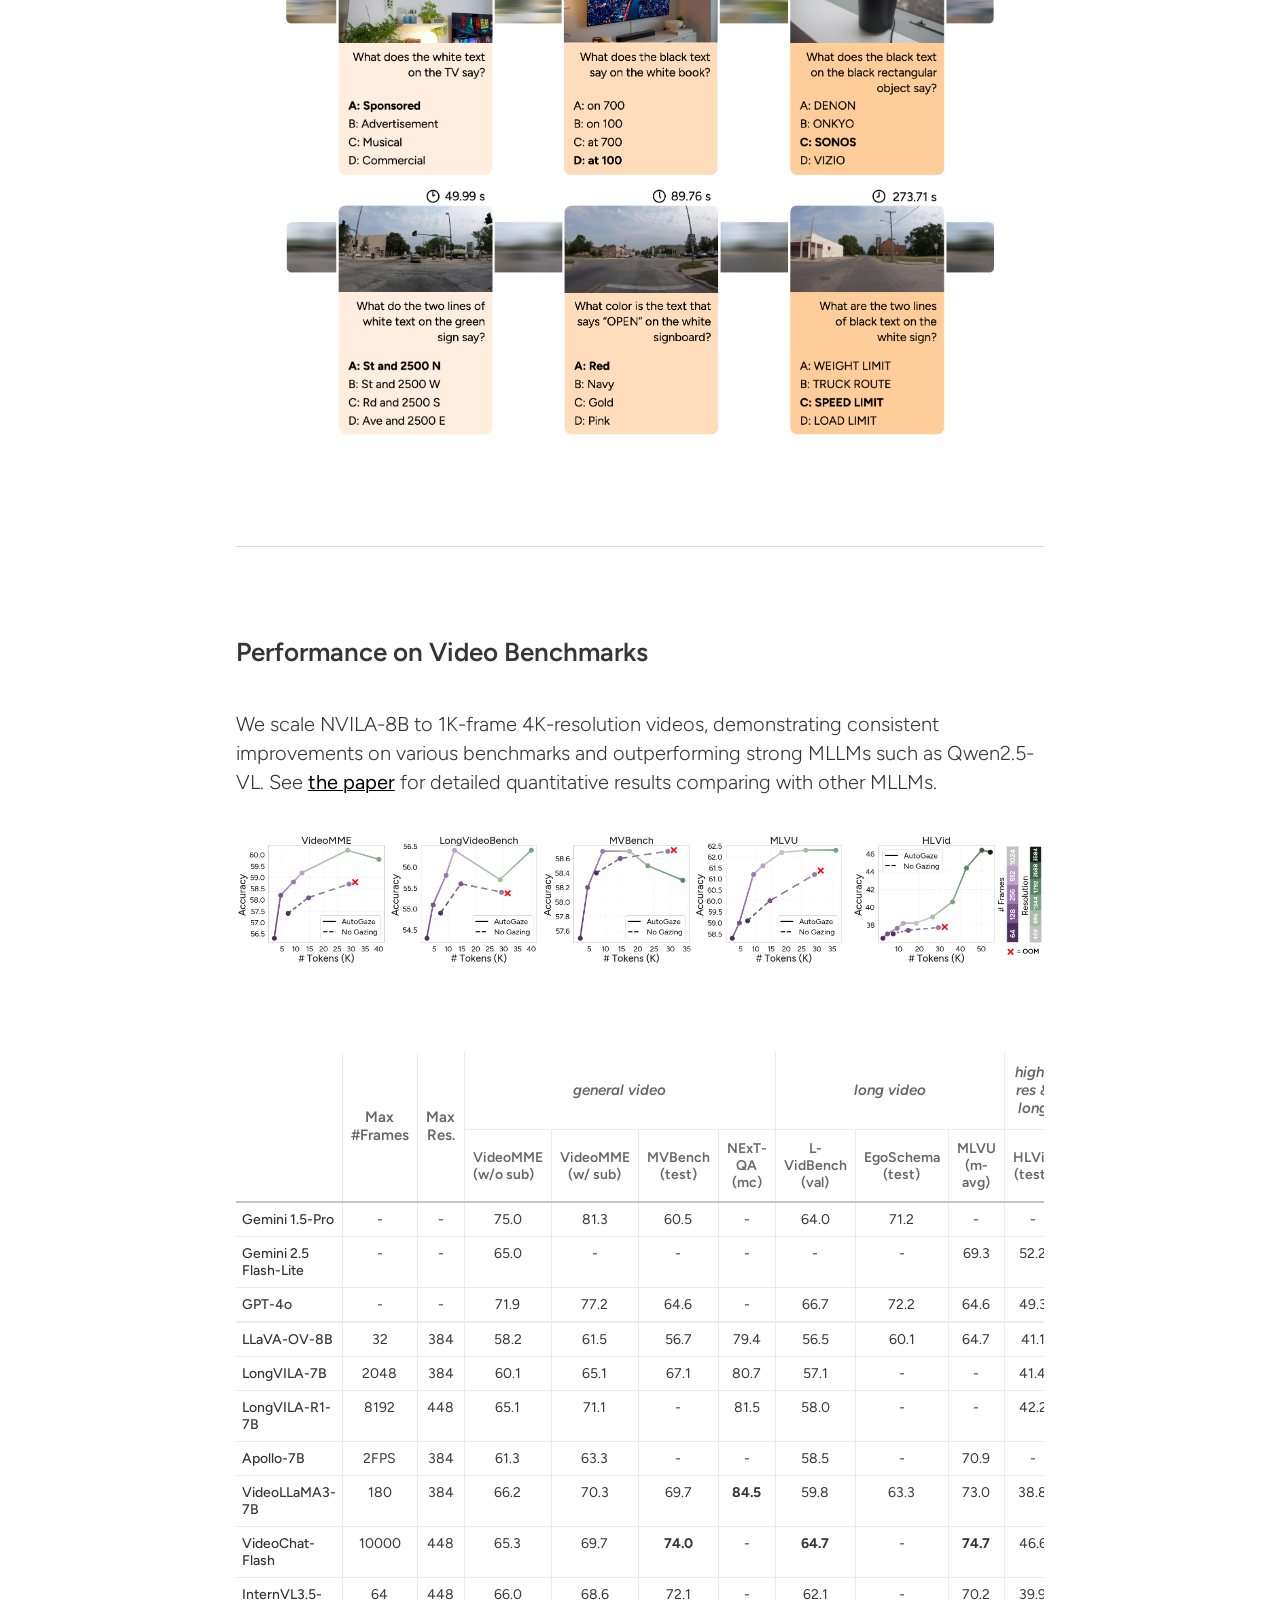
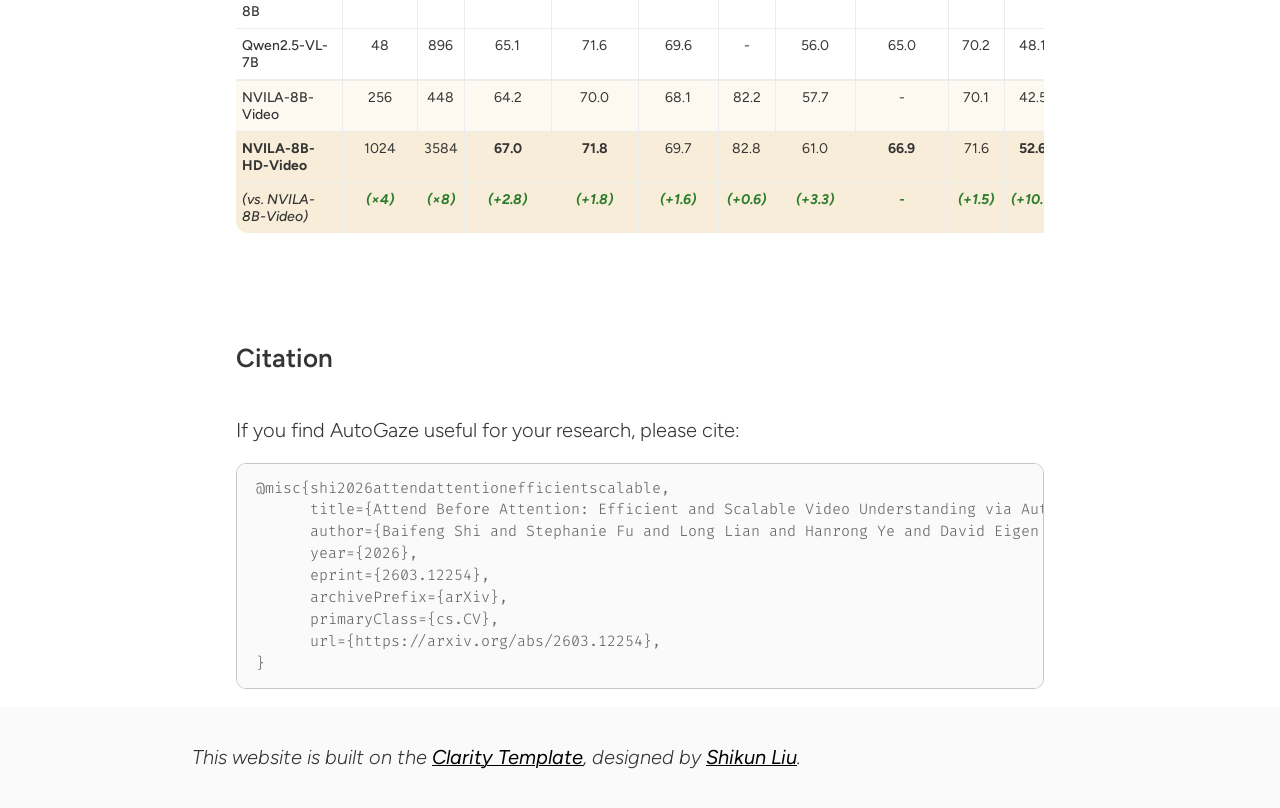
==== commit 5ae64d3c: "commit files" ====
--- a/index.html
+++ b/index.html
@@ -77,8 +77,8 @@
                 </div>
                 <div class="info">
                     <div>
-                        <a href="#" class="button icon" style="background-color: rgba(0, 0, 0, 0.05)">Paper <i class="fa-solid fa-book-open"></i></a>
-                        <a href="#" class="button icon" style="background-color: rgba(0, 0, 0, 0.05)">Code <i class="fa-solid fa-code"></i></a>
+                        <a href="http://arxiv.org/abs/2603.12254" class="button icon" style="background-color: rgba(0, 0, 0, 0.05)" target="_blank">Paper <i class="fa-solid fa-book-open"></i></a>
+                        <a href="https://github.com/NVlabs/AutoGaze" class="button icon" style="background-color: rgba(0, 0, 0, 0.05)" target="_blank">Code <i class="fa-solid fa-code"></i></a>
                         <a href="https://huggingface.co/collections/bfshi/autogaze" class="button icon" style="background-color: rgba(0, 0, 0, 0.05)" target="_blank">Models, Data, Benchmark <i class="fa-solid fa-database"></i></a>
                         <a href="https://huggingface.co/spaces/bfshi/AutoGaze" class="button icon" style="background-color: rgba(0, 0, 0, 0.05)" target="_blank">Demo <i class="fa-solid fa-laptop-code"></i></a>
                     </div>
@@ -103,7 +103,7 @@
     <div class="container blog main">
         <h1>Quickstart</h1>
         <p>
-            See <a href="https://github.com/stephanie-fu/gengaze/blob/release/QUICK_START.md">QUICK_START.md</a> in the codebase for the full guide.
+            See <a href="https://github.com/NVlabs/AutoGaze/blob/main/QUICK_START.md">QUICK_START.md</a> in the codebase for the full guide.
         </p>
         <br>
         <pre><code class="python">import torch
@@ -322,7 +322,7 @@
             Although AutoGaze enables efficient understanding of long, high-resolution videos, <b>benchmarks to evaluate this capability are still missing</b>. We propose HLVid, the first long-form, high-resolution video QA benchmark featuring <b>300 QA pairs on 5-minute, 4K-resolution videos</b>. Each question is manually reviewed to ensure high resolution and understanding throughout the entire video is required.
         </p>
         <p class="text">
-            <a href="">Check out and use HLVid on HuggingFace!</a>
+            <a href="https://huggingface.co/datasets/bfshi/HLVid" target="_blank">Check out and use HLVid on HuggingFace!</a>
         </p>
     </div>
 
@@ -344,7 +344,7 @@
     <div class="container blog main">
         <h1>Performance on Video Benchmarks</h1>
         <p class="text">
-            We scale NVILA-8B to 1K-frame 4K-resolution videos, demonstrating consistent improvements on various benchmarks and outperforming strong MLLMs such as Qwen2.5-VL. See <a href="#">the paper</a> for detailed quantitative results comparing with other MLLMs.
+            We scale NVILA-8B to 1K-frame 4K-resolution videos, demonstrating consistent improvements on various benchmarks and outperforming strong MLLMs such as Qwen2.5-VL. See <a href="http://arxiv.org/abs/2603.12254" target="_blank">the paper</a> for detailed quantitative results comparing with other MLLMs.
         </p>
     </div>
 
@@ -574,10 +574,14 @@
         <p class="text">
             If you find AutoGaze useful for your research, please cite:
         </p>
-<pre><code class="plaintext">{
-
-
-
+<pre><code class="plaintext">@misc{shi2026attendattentionefficientscalable,
+      title={Attend Before Attention: Efficient and Scalable Video Understanding via Autoregressive Gazing},
+      author={Baifeng Shi and Stephanie Fu and Long Lian and Hanrong Ye and David Eigen and Aaron Reite and Boyi Li and Jan Kautz and Song Han and David M. Chan and Pavlo Molchanov and Trevor Darrell and Hongxu Yin},
+      year={2026},
+      eprint={2603.12254},
+      archivePrefix={arXiv},
+      primaryClass={cs.CV},
+      url={https://arxiv.org/abs/2603.12254},
 }</code></pre>
     </div>
 
